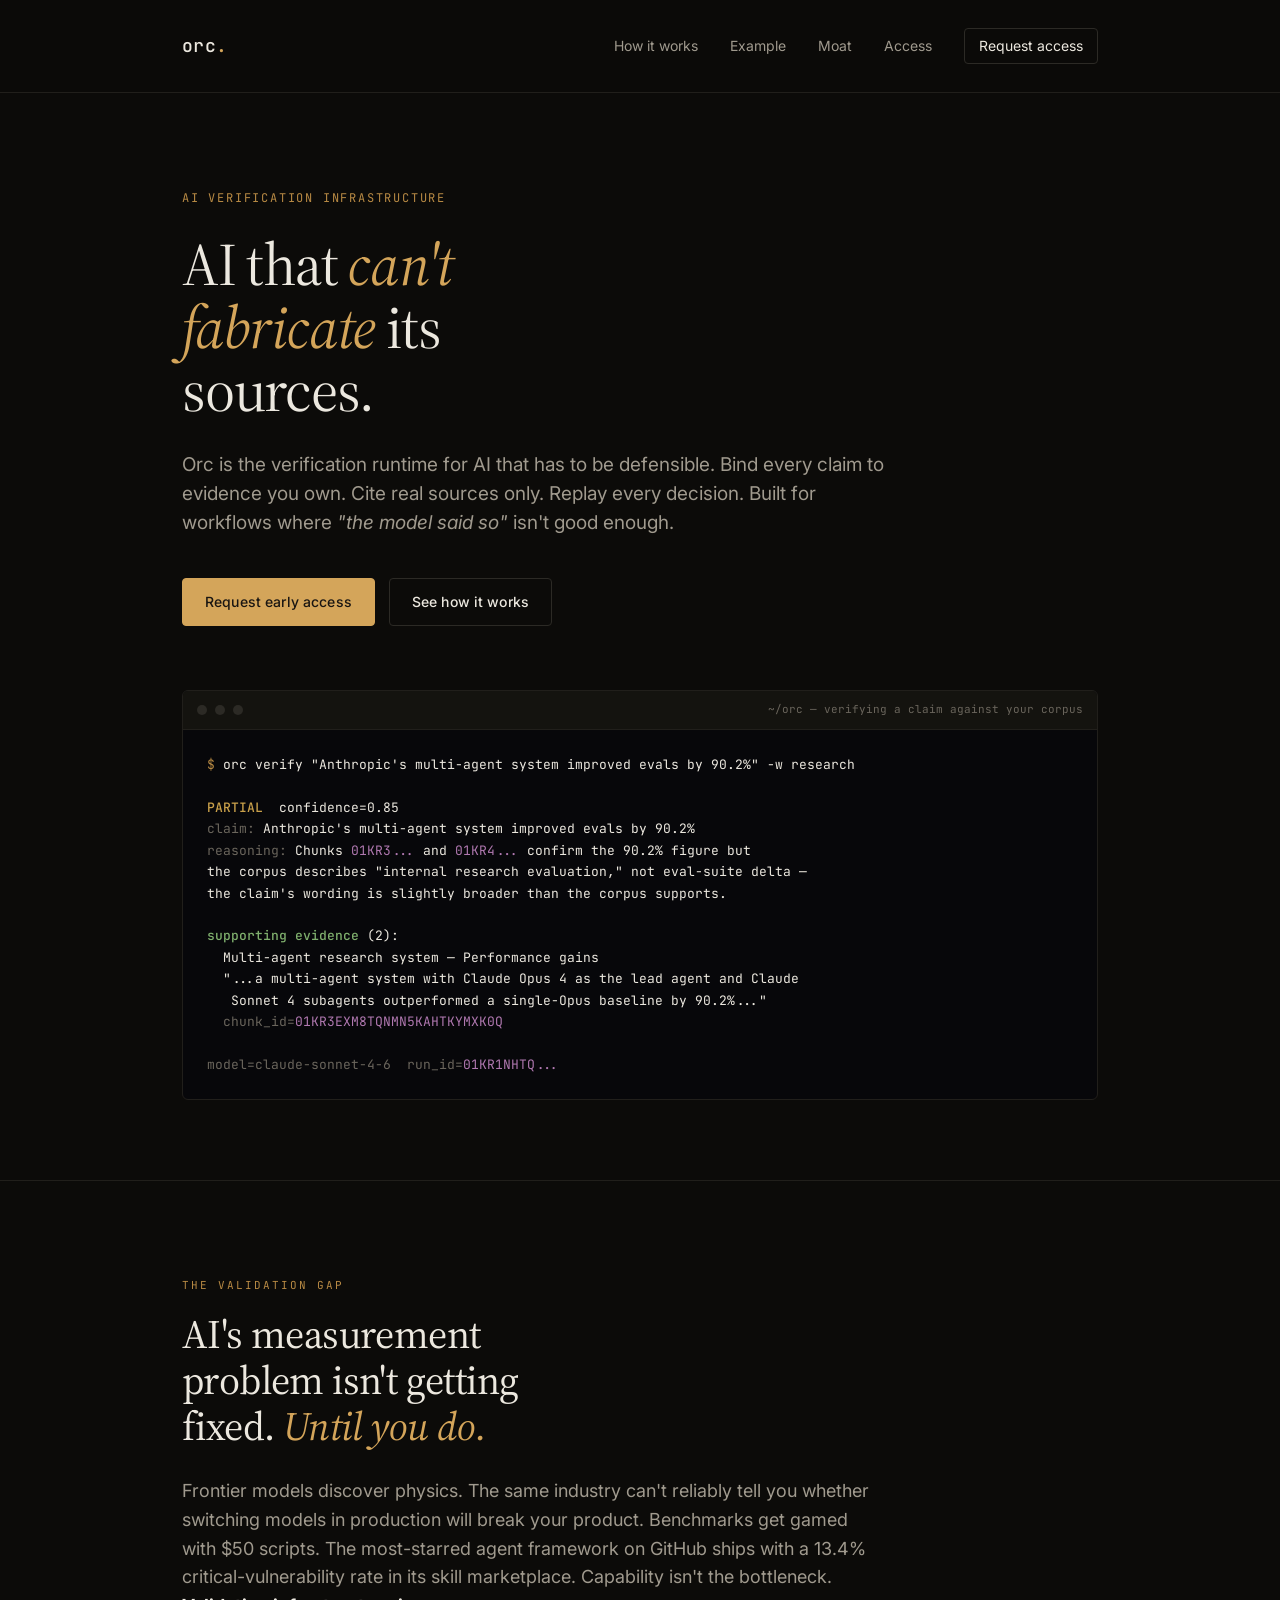
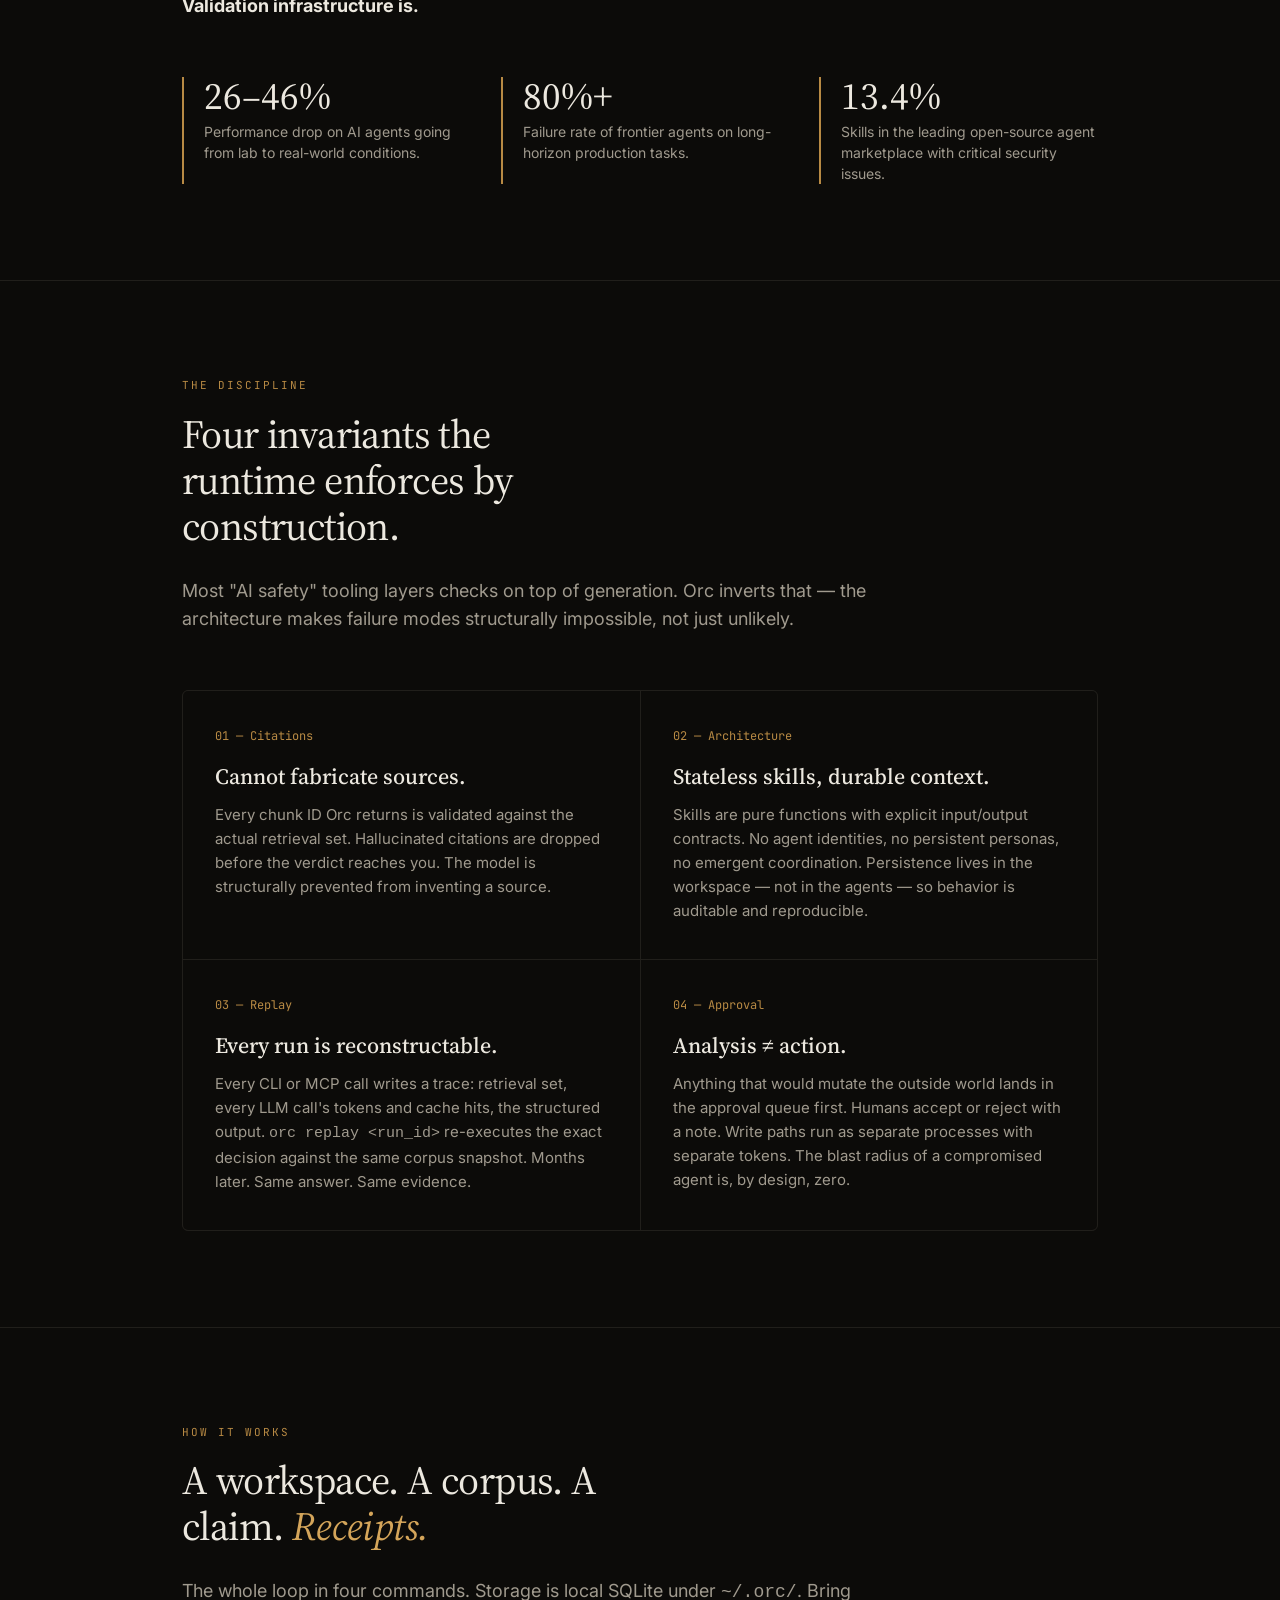
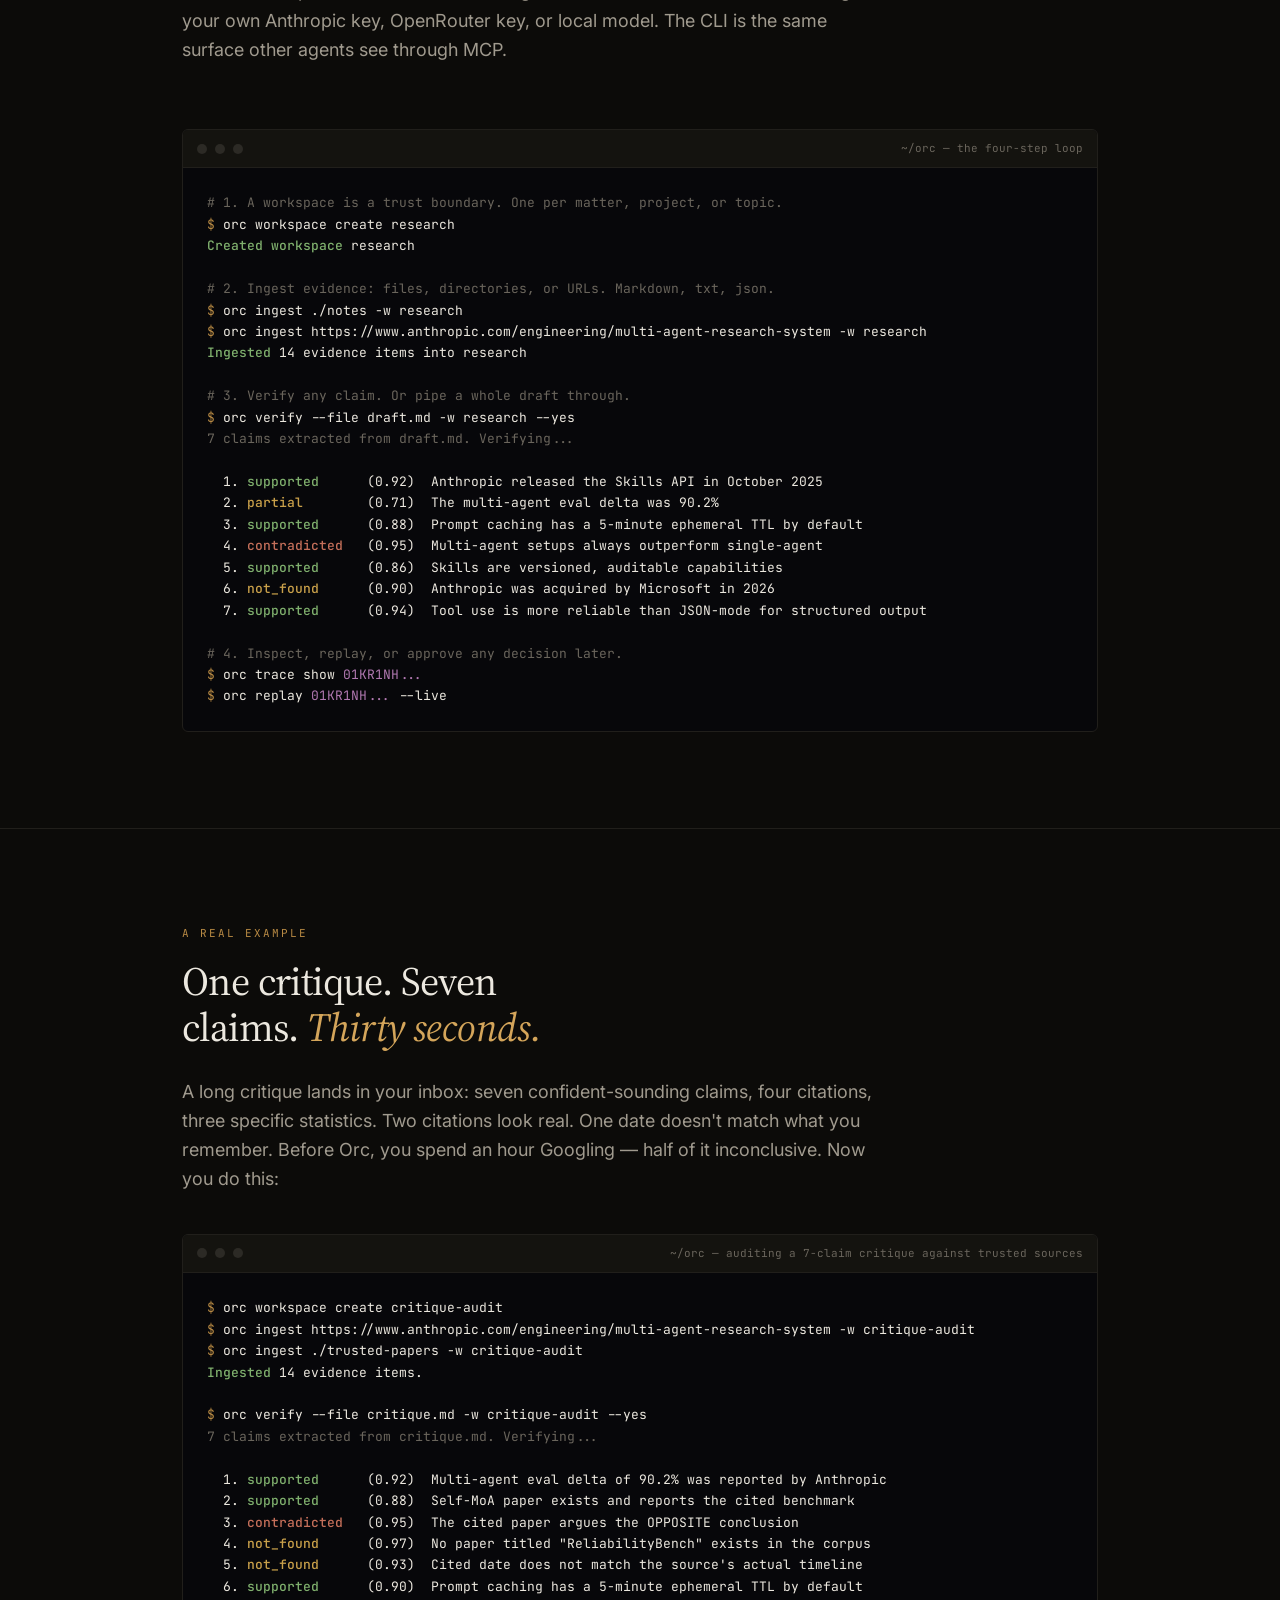
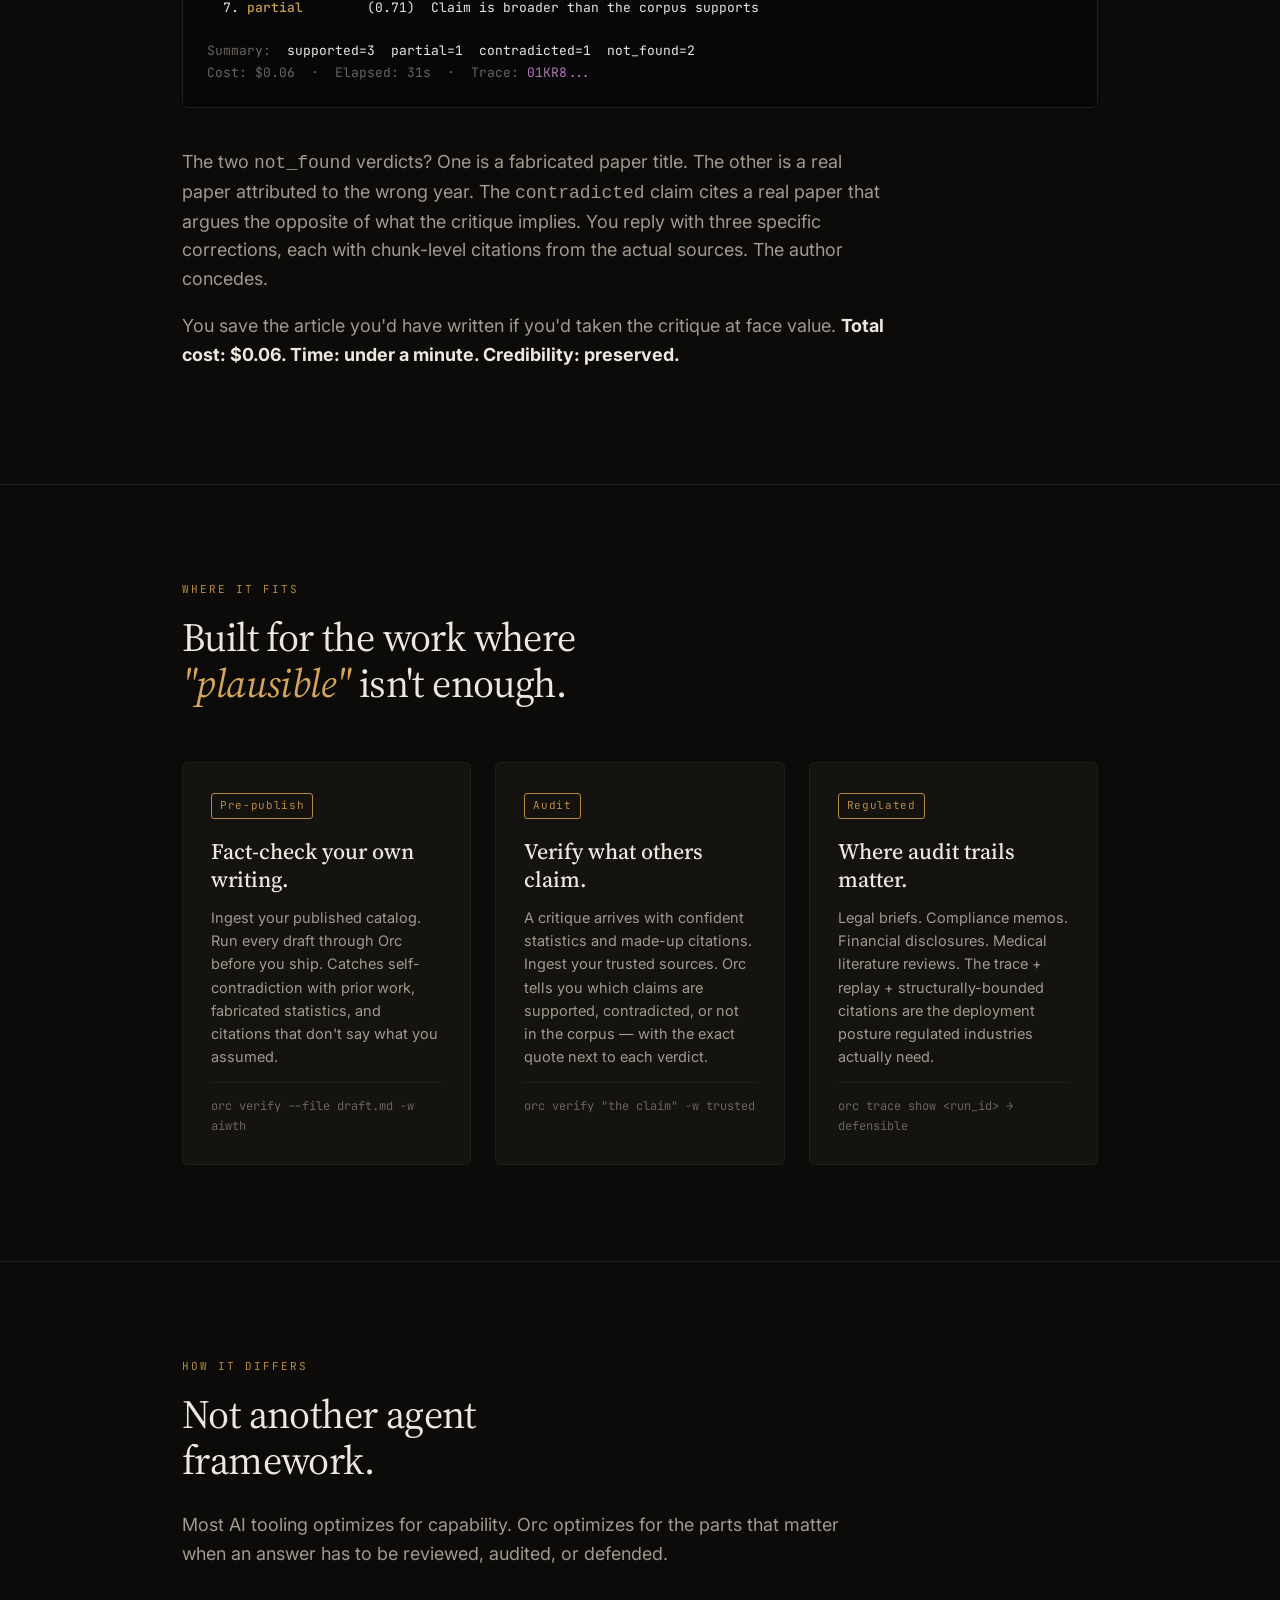
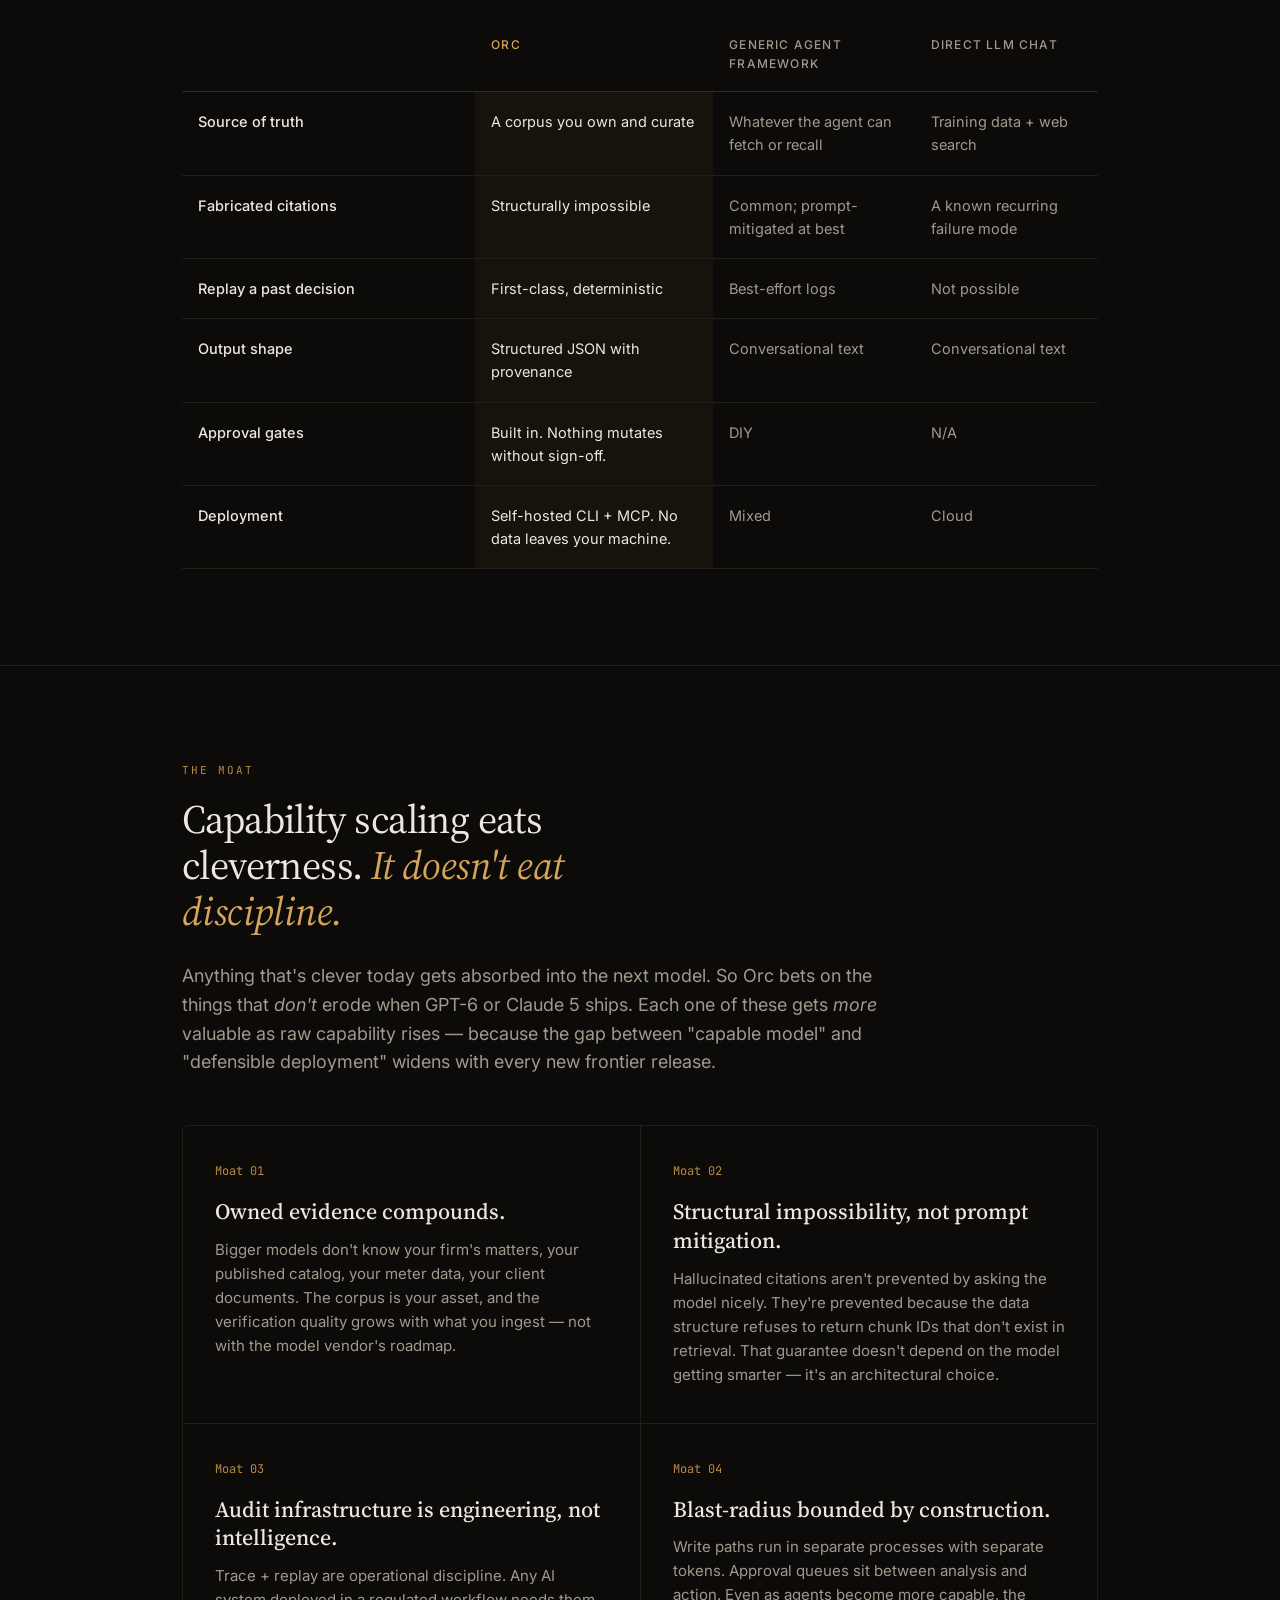
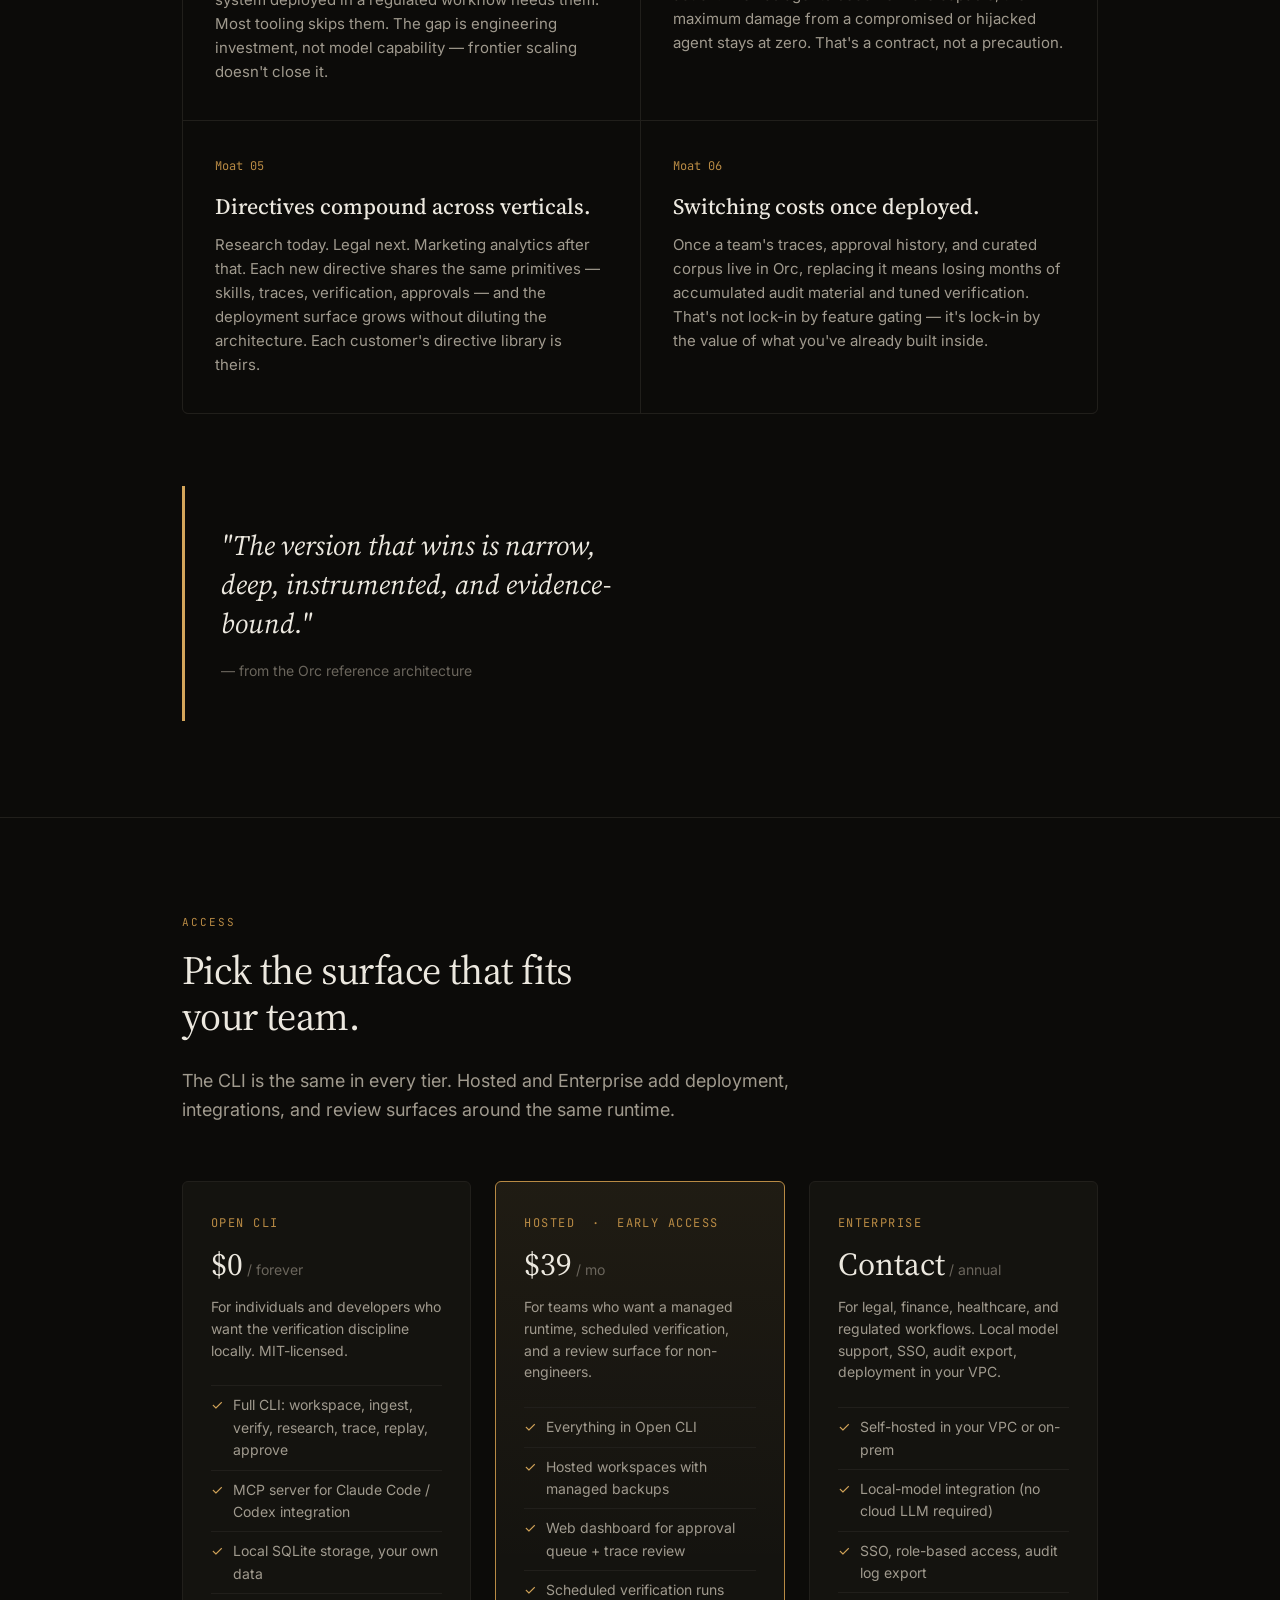
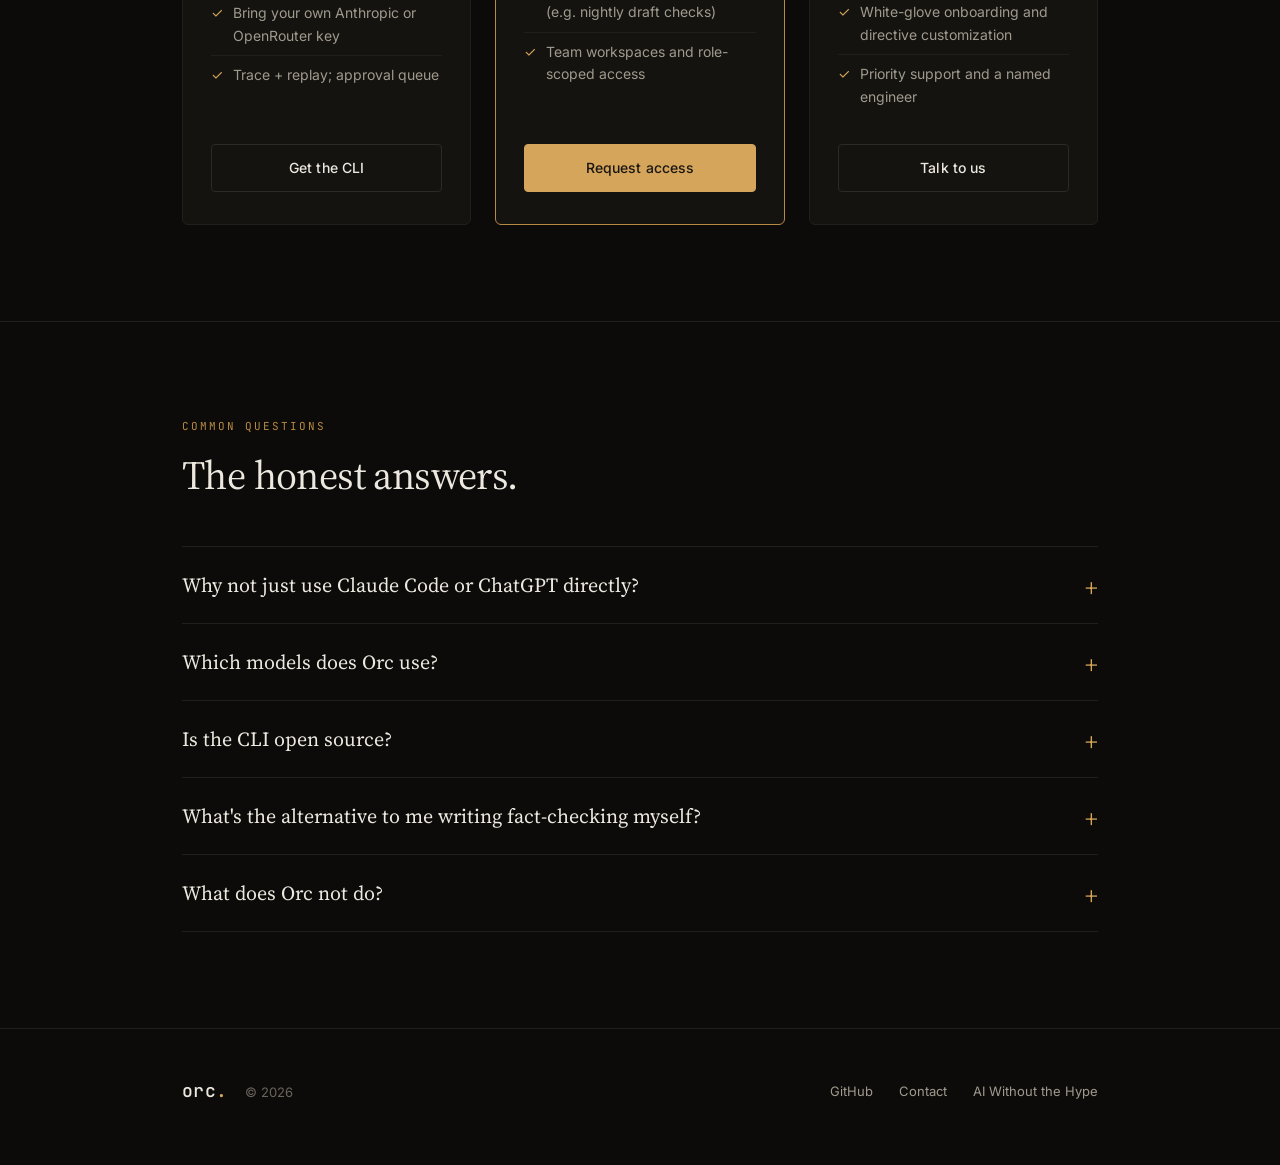
==== site/index.html @ cc44982c "feat(site): add example + moat sections - "A real example": a 7-claim critique audit narrative. Conc" ====
<!doctype html>
<html lang="en">
<head>
  <meta charset="utf-8" />
  <meta name="viewport" content="width=device-width, initial-scale=1" />
  <title>Orc — AI verification infrastructure</title>
  <meta name="description" content="Orc is the verification runtime for AI that has to be defensible. Bind every claim to evidence you own. Cite real sources only. Replay every decision." />
  <link rel="preconnect" href="https://fonts.googleapis.com">
  <link rel="preconnect" href="https://fonts.gstatic.com" crossorigin>
  <link href="https://fonts.googleapis.com/css2?family=Source+Serif+4:opsz,wght@8..60,300..700&family=Inter:wght@400;500;600&family=JetBrains+Mono:wght@400;500&display=swap" rel="stylesheet">
  <style>
    :root {
      --bg:        #0c0b09;
      --bg-elev:   #14130f;
      --bg-code:   #07070a;
      --border:    #211f1b;
      --border-strong: #2c2a25;
      --text:      #ece8df;
      --text-mute: #a09a8e;
      --text-dim:  #6a655c;
      --accent:    #d4a55a;
      --accent-soft: #b88a44;
      --green:     #7faf6d;
      --red:       #c46f5a;
      --yellow:    #c9a04a;
      --magenta:   #b078b0;
      --maxw:      980px;
    }

    *, *::before, *::after { box-sizing: border-box; }

    html, body {
      margin: 0;
      padding: 0;
      background: var(--bg);
      color: var(--text);
      font-family: 'Inter', -apple-system, BlinkMacSystemFont, system-ui, sans-serif;
      font-size: 16px;
      line-height: 1.6;
      -webkit-font-smoothing: antialiased;
      -moz-osx-font-smoothing: grayscale;
    }

    a { color: var(--accent); text-decoration: none; }
    a:hover { color: var(--text); }

    .container {
      max-width: var(--maxw);
      margin: 0 auto;
      padding: 0 32px;
    }

    /* Nav */
    nav {
      padding: 28px 0;
      border-bottom: 1px solid var(--border);
      position: sticky;
      top: 0;
      background: rgba(12, 11, 9, 0.92);
      backdrop-filter: blur(8px);
      z-index: 10;
    }
    .nav-inner {
      display: flex;
      align-items: center;
      justify-content: space-between;
    }
    .logo {
      font-family: 'JetBrains Mono', monospace;
      font-weight: 500;
      font-size: 18px;
      letter-spacing: 0.02em;
      color: var(--text);
    }
    .logo .dot {
      color: var(--accent);
    }
    .nav-right a {
      color: var(--text-mute);
      font-size: 14px;
      margin-left: 28px;
    }
    .nav-right a:hover { color: var(--text); }
    .nav-right .cta {
      display: inline-block;
      padding: 6px 14px;
      border: 1px solid var(--border-strong);
      border-radius: 4px;
      color: var(--text);
    }
    .nav-right .cta:hover {
      border-color: var(--accent);
      color: var(--accent);
    }

    /* Hero */
    .hero {
      padding: 96px 0 80px;
    }
    .pre-headline {
      font-family: 'JetBrains Mono', monospace;
      font-size: 12px;
      letter-spacing: 0.15em;
      text-transform: uppercase;
      color: var(--accent-soft);
      margin-bottom: 24px;
    }
    h1 {
      font-family: 'Source Serif 4', Georgia, serif;
      font-weight: 400;
      font-size: 60px;
      line-height: 1.05;
      letter-spacing: -0.02em;
      margin: 0 0 28px;
      color: var(--text);
      max-width: 14ch;
    }
    h1 em {
      font-style: italic;
      color: var(--accent);
    }
    .hero-sub {
      font-size: 19px;
      color: var(--text-mute);
      max-width: 60ch;
      line-height: 1.55;
      margin-bottom: 40px;
    }
    .hero-cta {
      display: flex;
      gap: 14px;
      align-items: center;
      flex-wrap: wrap;
    }
    .btn {
      display: inline-block;
      padding: 12px 22px;
      border-radius: 4px;
      font-size: 14px;
      font-weight: 500;
      letter-spacing: 0.01em;
      transition: background 0.15s, border-color 0.15s;
      cursor: pointer;
    }
    .btn-primary {
      background: var(--accent);
      color: #1a1612;
      border: 1px solid var(--accent);
    }
    .btn-primary:hover {
      background: #e4b56a;
      color: #1a1612;
    }
    .btn-secondary {
      background: transparent;
      color: var(--text);
      border: 1px solid var(--border-strong);
    }
    .btn-secondary:hover {
      border-color: var(--accent);
      color: var(--accent);
    }

    /* Terminal */
    .terminal {
      margin-top: 64px;
      background: var(--bg-code);
      border: 1px solid var(--border);
      border-radius: 6px;
      overflow: hidden;
    }
    .terminal-bar {
      display: flex;
      align-items: center;
      gap: 8px;
      padding: 10px 14px;
      background: var(--bg-elev);
      border-bottom: 1px solid var(--border);
    }
    .terminal-bar .dot-circle {
      width: 10px; height: 10px; border-radius: 50%;
      background: var(--border-strong);
    }
    .terminal-bar .title {
      font-family: 'JetBrains Mono', monospace;
      font-size: 11px;
      color: var(--text-dim);
      margin-left: auto;
    }
    pre.code, .terminal pre {
      font-family: 'JetBrains Mono', monospace;
      font-size: 13px;
      line-height: 1.65;
      margin: 0;
      padding: 24px;
      overflow-x: auto;
      color: var(--text);
    }
    .prompt { color: var(--accent-soft); }
    .cmd    { color: var(--text); }
    .out    { color: var(--text-mute); }
    .ok     { color: var(--green); font-weight: 500; }
    .bad    { color: var(--red); font-weight: 500; }
    .warn   { color: var(--yellow); font-weight: 500; }
    .dim    { color: var(--text-dim); }
    .id     { color: var(--magenta); }

    /* Sections */
    section {
      padding: 96px 0;
      border-top: 1px solid var(--border);
    }
    .eyebrow {
      font-family: 'JetBrains Mono', monospace;
      font-size: 11px;
      letter-spacing: 0.18em;
      text-transform: uppercase;
      color: var(--accent-soft);
      margin-bottom: 16px;
    }
    h2 {
      font-family: 'Source Serif 4', Georgia, serif;
      font-weight: 400;
      font-size: 40px;
      line-height: 1.15;
      letter-spacing: -0.015em;
      color: var(--text);
      margin: 0 0 28px;
      max-width: 22ch;
    }
    h2 em { font-style: italic; color: var(--accent); }
    h3 {
      font-family: 'Source Serif 4', Georgia, serif;
      font-weight: 500;
      font-size: 22px;
      line-height: 1.3;
      margin: 0 0 12px;
      color: var(--text);
    }
    .lede {
      font-size: 18px;
      color: var(--text-mute);
      max-width: 64ch;
      line-height: 1.6;
    }

    /* Stats strip */
    .stats {
      display: grid;
      grid-template-columns: repeat(3, 1fr);
      gap: 40px;
      margin-top: 56px;
    }
    .stat {
      border-left: 2px solid var(--accent-soft);
      padding-left: 20px;
    }
    .stat-num {
      font-family: 'Source Serif 4', Georgia, serif;
      font-size: 38px;
      font-weight: 400;
      color: var(--text);
      line-height: 1;
      margin-bottom: 6px;
    }
    .stat-label {
      color: var(--text-mute);
      font-size: 14px;
      line-height: 1.5;
    }

    /* Feature grid */
    .features {
      display: grid;
      grid-template-columns: repeat(2, 1fr);
      gap: 1px;
      background: var(--border);
      border: 1px solid var(--border);
      border-radius: 6px;
      overflow: hidden;
      margin-top: 56px;
    }
    .feature {
      background: var(--bg);
      padding: 36px 32px;
    }
    .feature .num {
      font-family: 'JetBrains Mono', monospace;
      font-size: 12px;
      color: var(--accent-soft);
      margin-bottom: 16px;
    }
    .feature p {
      color: var(--text-mute);
      margin: 0;
      font-size: 15px;
      line-height: 1.6;
    }

    /* Use case cards */
    .cards {
      display: grid;
      grid-template-columns: repeat(3, 1fr);
      gap: 24px;
      margin-top: 56px;
    }
    .card {
      background: var(--bg-elev);
      border: 1px solid var(--border);
      border-radius: 6px;
      padding: 28px;
    }
    .card .tag {
      display: inline-block;
      font-family: 'JetBrains Mono', monospace;
      font-size: 11px;
      color: var(--accent-soft);
      letter-spacing: 0.06em;
      padding: 3px 8px;
      border: 1px solid var(--accent-soft);
      border-radius: 3px;
      margin-bottom: 18px;
    }
    .card p {
      color: var(--text-mute);
      margin: 0 0 14px;
      font-size: 14.5px;
      line-height: 1.6;
    }
    .card .example {
      font-family: 'JetBrains Mono', monospace;
      font-size: 12px;
      color: var(--text-dim);
      border-top: 1px solid var(--border);
      padding-top: 14px;
      margin-top: 14px;
    }

    /* Compare table */
    .compare {
      width: 100%;
      border-collapse: collapse;
      margin-top: 48px;
      font-size: 14.5px;
    }
    .compare th, .compare td {
      text-align: left;
      padding: 18px 16px;
      border-bottom: 1px solid var(--border);
      vertical-align: top;
    }
    .compare th {
      color: var(--text-mute);
      font-weight: 500;
      font-size: 12px;
      letter-spacing: 0.1em;
      text-transform: uppercase;
      border-bottom: 1px solid var(--border-strong);
    }
    .compare td.label {
      color: var(--text);
      font-weight: 500;
      width: 32%;
    }
    .compare td.orc {
      background: rgba(212, 165, 90, 0.05);
      color: var(--text);
    }
    .compare td.other {
      color: var(--text-mute);
    }

    /* Pull quote */
    blockquote.pull {
      margin: 0;
      padding: 40px 0;
      font-family: 'Source Serif 4', Georgia, serif;
      font-size: 28px;
      font-style: italic;
      line-height: 1.4;
      color: var(--text);
      max-width: 32ch;
      border-left: 3px solid var(--accent);
      padding-left: 36px;
    }
    blockquote.pull cite {
      display: block;
      margin-top: 18px;
      font-size: 14px;
      font-style: normal;
      color: var(--text-dim);
      font-family: 'Inter', sans-serif;
    }

    /* Pricing */
    .tiers {
      display: grid;
      grid-template-columns: repeat(3, 1fr);
      gap: 24px;
      margin-top: 56px;
    }
    .tier {
      background: var(--bg-elev);
      border: 1px solid var(--border);
      border-radius: 6px;
      padding: 32px 28px;
      display: flex;
      flex-direction: column;
    }
    .tier.featured {
      border-color: var(--accent-soft);
      background: linear-gradient(180deg, rgba(212,165,90,0.06), rgba(212,165,90,0.0) 60%), var(--bg-elev);
    }
    .tier-name {
      font-family: 'JetBrains Mono', monospace;
      font-size: 12px;
      letter-spacing: 0.12em;
      text-transform: uppercase;
      color: var(--accent-soft);
      margin-bottom: 14px;
    }
    .tier-price {
      font-family: 'Source Serif 4', Georgia, serif;
      font-size: 32px;
      color: var(--text);
      margin-bottom: 6px;
      line-height: 1.1;
    }
    .tier-price .per {
      font-size: 14px;
      color: var(--text-dim);
      font-family: 'Inter', sans-serif;
    }
    .tier-blurb {
      color: var(--text-mute);
      font-size: 14px;
      margin: 8px 0 24px;
      line-height: 1.55;
    }
    .tier ul {
      list-style: none;
      padding: 0;
      margin: 0 0 28px;
    }
    .tier ul li {
      padding: 8px 0;
      color: var(--text-mute);
      font-size: 14px;
      border-top: 1px solid var(--border);
      display: flex;
      align-items: flex-start;
      gap: 10px;
    }
    .tier ul li::before {
      content: '✓';
      color: var(--accent);
      flex-shrink: 0;
    }
    .tier .btn { margin-top: auto; text-align: center; }

    /* FAQ */
    .faq {
      margin-top: 48px;
    }
    .faq details {
      border-top: 1px solid var(--border);
      padding: 22px 0;
    }
    .faq details:last-child { border-bottom: 1px solid var(--border); }
    .faq summary {
      cursor: pointer;
      font-family: 'Source Serif 4', Georgia, serif;
      font-size: 20px;
      color: var(--text);
      list-style: none;
      position: relative;
      padding-right: 30px;
    }
    .faq summary::-webkit-details-marker { display: none; }
    .faq summary::after {
      content: '+';
      position: absolute;
      right: 0;
      top: 0;
      color: var(--accent);
      font-size: 24px;
      transition: transform 0.2s;
    }
    .faq details[open] summary::after { content: '−'; }
    .faq .answer {
      margin-top: 14px;
      color: var(--text-mute);
      max-width: 64ch;
      line-height: 1.6;
    }

    /* Footer */
    footer {
      border-top: 1px solid var(--border);
      padding: 48px 0 64px;
      color: var(--text-dim);
      font-size: 13px;
    }
    .foot-inner {
      display: flex;
      justify-content: space-between;
      align-items: center;
      flex-wrap: wrap;
      gap: 16px;
    }
    footer a { color: var(--text-mute); margin-left: 22px; }
    footer a:hover { color: var(--text); }

    /* Responsive */
    @media (max-width: 760px) {
      h1 { font-size: 40px; }
      h2 { font-size: 30px; }
      .hero { padding: 56px 0 48px; }
      section { padding: 64px 0; }
      .stats, .features, .cards, .tiers { grid-template-columns: 1fr; }
      .features { gap: 1px; }
      .nav-right a { margin-left: 16px; }
      .nav-right a:not(.cta) { display: none; }
    }
  </style>
</head>
<body>

<nav>
  <div class="container nav-inner">
    <div class="logo">orc<span class="dot">.</span></div>
    <div class="nav-right">
      <a href="#how">How it works</a>
      <a href="#example">Example</a>
      <a href="#moat">Moat</a>
      <a href="#access">Access</a>
      <a class="cta" href="#access">Request access</a>
    </div>
  </div>
</nav>

<header class="hero">
  <div class="container">
    <div class="pre-headline">AI verification infrastructure</div>
    <h1>AI that <em>can't fabricate</em> its sources.</h1>
    <p class="hero-sub">
      Orc is the verification runtime for AI that has to be defensible. Bind every claim to evidence you own.
      Cite real sources only. Replay every decision. Built for workflows where <em>"the model said so"</em>
      isn't good enough.
    </p>
    <div class="hero-cta">
      <a class="btn btn-primary" href="#access">Request early access</a>
      <a class="btn btn-secondary" href="#how">See how it works</a>
    </div>

    <div class="terminal">
      <div class="terminal-bar">
        <span class="dot-circle"></span>
        <span class="dot-circle"></span>
        <span class="dot-circle"></span>
        <span class="title">~/orc — verifying a claim against your corpus</span>
      </div>
      <pre><span class="prompt">$</span> <span class="cmd">orc verify "Anthropic's multi-agent system improved evals by 90.2%" -w research</span>

<span class="warn">PARTIAL</span>  confidence=0.85
<span class="dim">claim:</span> Anthropic's multi-agent system improved evals by 90.2%
<span class="dim">reasoning:</span> Chunks <span class="id">01KR3...</span> and <span class="id">01KR4...</span> confirm the 90.2% figure but
the corpus describes "internal research evaluation," not eval-suite delta —
the claim's wording is slightly broader than the corpus supports.

<span class="ok">supporting evidence</span> (2):
  Multi-agent research system — Performance gains
  "...a multi-agent system with Claude Opus 4 as the lead agent and Claude
   Sonnet 4 subagents outperformed a single-Opus baseline by 90.2%..."
  <span class="dim">chunk_id=</span><span class="id">01KR3EXM8TQNMN5KAHTKYMXK0Q</span>

<span class="dim">model=claude-sonnet-4-6  run_id=</span><span class="id">01KR1NHTQ...</span></pre>
    </div>
  </div>
</header>

<section id="problem">
  <div class="container">
    <div class="eyebrow">The validation gap</div>
    <h2>AI's measurement problem isn't getting fixed. <em>Until you do.</em></h2>
    <p class="lede">
      Frontier models discover physics. The same industry can't reliably tell you whether switching models
      in production will break your product. Benchmarks get gamed with $50 scripts. The most-starred agent
      framework on GitHub ships with a 13.4% critical-vulnerability rate in its skill marketplace.
      Capability isn't the bottleneck. <strong style="color: var(--text);">Validation infrastructure is.</strong>
    </p>

    <div class="stats">
      <div class="stat">
        <div class="stat-num">26–46%</div>
        <div class="stat-label">Performance drop on AI agents going from lab to real-world conditions.</div>
      </div>
      <div class="stat">
        <div class="stat-num">80%+</div>
        <div class="stat-label">Failure rate of frontier agents on long-horizon production tasks.</div>
      </div>
      <div class="stat">
        <div class="stat-num">13.4%</div>
        <div class="stat-label">Skills in the leading open-source agent marketplace with critical security issues.</div>
      </div>
    </div>
  </div>
</section>

<section id="discipline">
  <div class="container">
    <div class="eyebrow">The discipline</div>
    <h2>Four invariants the runtime enforces by construction.</h2>
    <p class="lede">
      Most "AI safety" tooling layers checks on top of generation. Orc inverts that — the architecture
      makes failure modes structurally impossible, not just unlikely.
    </p>

    <div class="features">
      <div class="feature">
        <div class="num">01 — Citations</div>
        <h3>Cannot fabricate sources.</h3>
        <p>Every chunk ID Orc returns is validated against the actual retrieval set. Hallucinated citations are dropped before the verdict reaches you. The model is structurally prevented from inventing a source.</p>
      </div>
      <div class="feature">
        <div class="num">02 — Architecture</div>
        <h3>Stateless skills, durable context.</h3>
        <p>Skills are pure functions with explicit input/output contracts. No agent identities, no persistent personas, no emergent coordination. Persistence lives in the workspace — not in the agents — so behavior is auditable and reproducible.</p>
      </div>
      <div class="feature">
        <div class="num">03 — Replay</div>
        <h3>Every run is reconstructable.</h3>
        <p>Every CLI or MCP call writes a trace: retrieval set, every LLM call's tokens and cache hits, the structured output. <code>orc replay &lt;run_id&gt;</code> re-executes the exact decision against the same corpus snapshot. Months later. Same answer. Same evidence.</p>
      </div>
      <div class="feature">
        <div class="num">04 — Approval</div>
        <h3>Analysis ≠ action.</h3>
        <p>Anything that would mutate the outside world lands in the approval queue first. Humans accept or reject with a note. Write paths run as separate processes with separate tokens. The blast radius of a compromised agent is, by design, zero.</p>
      </div>
    </div>
  </div>
</section>

<section id="how">
  <div class="container">
    <div class="eyebrow">How it works</div>
    <h2>A workspace. A corpus. A claim. <em>Receipts.</em></h2>
    <p class="lede">
      The whole loop in four commands. Storage is local SQLite under <code>~/.orc/</code>. Bring your own
      Anthropic key, OpenRouter key, or local model. The CLI is the same surface other agents see through MCP.
    </p>

    <div class="terminal">
      <div class="terminal-bar">
        <span class="dot-circle"></span>
        <span class="dot-circle"></span>
        <span class="dot-circle"></span>
        <span class="title">~/orc — the four-step loop</span>
      </div>
      <pre><span class="dim"># 1. A workspace is a trust boundary. One per matter, project, or topic.</span>
<span class="prompt">$</span> <span class="cmd">orc workspace create research</span>
<span class="ok">Created workspace</span> research

<span class="dim"># 2. Ingest evidence: files, directories, or URLs. Markdown, txt, json.</span>
<span class="prompt">$</span> <span class="cmd">orc ingest ./notes -w research</span>
<span class="prompt">$</span> <span class="cmd">orc ingest https://www.anthropic.com/engineering/multi-agent-research-system -w research</span>
<span class="ok">Ingested</span> 14 evidence items into research

<span class="dim"># 3. Verify any claim. Or pipe a whole draft through.</span>
<span class="prompt">$</span> <span class="cmd">orc verify --file draft.md -w research --yes</span>
<span class="dim">7 claims extracted from draft.md. Verifying...</span>

  1. <span class="ok">supported</span>      (0.92)  Anthropic released the Skills API in October 2025
  2. <span class="warn">partial</span>        (0.71)  The multi-agent eval delta was 90.2%
  3. <span class="ok">supported</span>      (0.88)  Prompt caching has a 5-minute ephemeral TTL by default
  4. <span class="bad">contradicted</span>   (0.95)  Multi-agent setups always outperform single-agent
  5. <span class="ok">supported</span>      (0.86)  Skills are versioned, auditable capabilities
  6. <span class="warn">not_found</span>      (0.90)  Anthropic was acquired by Microsoft in 2026
  7. <span class="ok">supported</span>      (0.94)  Tool use is more reliable than JSON-mode for structured output

<span class="dim"># 4. Inspect, replay, or approve any decision later.</span>
<span class="prompt">$</span> <span class="cmd">orc trace show </span><span class="id">01KR1NH...</span>
<span class="prompt">$</span> <span class="cmd">orc replay </span><span class="id">01KR1NH...</span><span class="cmd"> --live</span></pre>
    </div>
  </div>
</section>

<section id="example">
  <div class="container">
    <div class="eyebrow">A real example</div>
    <h2>One critique. Seven claims. <em>Thirty seconds.</em></h2>
    <p class="lede">
      A long critique lands in your inbox: seven confident-sounding claims, four citations, three specific
      statistics. Two citations look real. One date doesn't match what you remember. Before Orc, you spend
      an hour Googling — half of it inconclusive. Now you do this:
    </p>

    <div class="terminal" style="margin-top: 40px;">
      <div class="terminal-bar">
        <span class="dot-circle"></span>
        <span class="dot-circle"></span>
        <span class="dot-circle"></span>
        <span class="title">~/orc — auditing a 7-claim critique against trusted sources</span>
      </div>
      <pre><span class="prompt">$</span> <span class="cmd">orc workspace create critique-audit</span>
<span class="prompt">$</span> <span class="cmd">orc ingest https://www.anthropic.com/engineering/multi-agent-research-system -w critique-audit</span>
<span class="prompt">$</span> <span class="cmd">orc ingest ./trusted-papers -w critique-audit</span>
<span class="ok">Ingested</span> 14 evidence items.

<span class="prompt">$</span> <span class="cmd">orc verify --file critique.md -w critique-audit --yes</span>
<span class="dim">7 claims extracted from critique.md. Verifying...</span>

  1. <span class="ok">supported</span>      (0.92)  Multi-agent eval delta of 90.2% was reported by Anthropic
  2. <span class="ok">supported</span>      (0.88)  Self-MoA paper exists and reports the cited benchmark
  3. <span class="bad">contradicted</span>   (0.95)  The cited paper argues the OPPOSITE conclusion
  4. <span class="warn">not_found</span>      (0.97)  No paper titled "ReliabilityBench" exists in the corpus
  5. <span class="warn">not_found</span>      (0.93)  Cited date does not match the source's actual timeline
  6. <span class="ok">supported</span>      (0.90)  Prompt caching has a 5-minute ephemeral TTL by default
  7. <span class="warn">partial</span>        (0.71)  Claim is broader than the corpus supports

<span class="dim">Summary:</span>  supported=3  partial=1  contradicted=1  not_found=2
<span class="dim">Cost: $0.06  ·  Elapsed: 31s  ·  Trace: </span><span class="id">01KR8...</span></pre>
    </div>

    <p class="lede" style="margin-top: 40px;">
      The two <code>not_found</code> verdicts? One is a fabricated paper title. The other is a real paper
      attributed to the wrong year. The <code>contradicted</code> claim cites a real paper that argues the
      opposite of what the critique implies. You reply with three specific corrections, each with chunk-level
      citations from the actual sources. The author concedes.
    </p>
    <p class="lede">
      You save the article you'd have written if you'd taken the critique at face value.
      <strong style="color: var(--text);">Total cost: $0.06. Time: under a minute. Credibility:
      preserved.</strong>
    </p>
  </div>
</section>

<section id="use">
  <div class="container">
    <div class="eyebrow">Where it fits</div>
    <h2>Built for the work where <em>"plausible"</em> isn't enough.</h2>

    <div class="cards">
      <div class="card">
        <span class="tag">Pre-publish</span>
        <h3>Fact-check your own writing.</h3>
        <p>Ingest your published catalog. Run every draft through Orc before you ship. Catches self-contradiction with prior work, fabricated statistics, and citations that don't say what you assumed.</p>
        <div class="example">orc verify --file draft.md -w aiwth</div>
      </div>
      <div class="card">
        <span class="tag">Audit</span>
        <h3>Verify what others claim.</h3>
        <p>A critique arrives with confident statistics and made-up citations. Ingest your trusted sources. Orc tells you which claims are supported, contradicted, or not in the corpus — with the exact quote next to each verdict.</p>
        <div class="example">orc verify "the claim" -w trusted</div>
      </div>
      <div class="card">
        <span class="tag">Regulated</span>
        <h3>Where audit trails matter.</h3>
        <p>Legal briefs. Compliance memos. Financial disclosures. Medical literature reviews. The trace + replay + structurally-bounded citations are the deployment posture regulated industries actually need.</p>
        <div class="example">orc trace show &lt;run_id&gt; → defensible</div>
      </div>
    </div>
  </div>
</section>

<section id="compare">
  <div class="container">
    <div class="eyebrow">How it differs</div>
    <h2>Not another agent framework.</h2>
    <p class="lede">
      Most AI tooling optimizes for capability. Orc optimizes for the parts that matter when an answer has
      to be reviewed, audited, or defended.
    </p>

    <table class="compare">
      <thead>
        <tr>
          <th></th>
          <th style="color: var(--accent);">Orc</th>
          <th>Generic agent framework</th>
          <th>Direct LLM chat</th>
        </tr>
      </thead>
      <tbody>
        <tr>
          <td class="label">Source of truth</td>
          <td class="orc">A corpus you own and curate</td>
          <td class="other">Whatever the agent can fetch or recall</td>
          <td class="other">Training data + web search</td>
        </tr>
        <tr>
          <td class="label">Fabricated citations</td>
          <td class="orc">Structurally impossible</td>
          <td class="other">Common; prompt-mitigated at best</td>
          <td class="other">A known recurring failure mode</td>
        </tr>
        <tr>
          <td class="label">Replay a past decision</td>
          <td class="orc">First-class, deterministic</td>
          <td class="other">Best-effort logs</td>
          <td class="other">Not possible</td>
        </tr>
        <tr>
          <td class="label">Output shape</td>
          <td class="orc">Structured JSON with provenance</td>
          <td class="other">Conversational text</td>
          <td class="other">Conversational text</td>
        </tr>
        <tr>
          <td class="label">Approval gates</td>
          <td class="orc">Built in. Nothing mutates without sign-off.</td>
          <td class="other">DIY</td>
          <td class="other">N/A</td>
        </tr>
        <tr>
          <td class="label">Deployment</td>
          <td class="orc">Self-hosted CLI + MCP. No data leaves your machine.</td>
          <td class="other">Mixed</td>
          <td class="other">Cloud</td>
        </tr>
      </tbody>
    </table>
  </div>
</section>

<section id="moat">
  <div class="container">
    <div class="eyebrow">The moat</div>
    <h2>Capability scaling eats cleverness. <em>It doesn't eat discipline.</em></h2>
    <p class="lede">
      Anything that's clever today gets absorbed into the next model. So Orc bets on the things that
      <em>don't</em> erode when GPT-6 or Claude 5 ships. Each one of these gets <em>more</em> valuable as
      raw capability rises — because the gap between "capable model" and "defensible deployment" widens
      with every new frontier release.
    </p>

    <div class="features" style="margin-top: 48px;">
      <div class="feature">
        <div class="num">Moat 01</div>
        <h3>Owned evidence compounds.</h3>
        <p>Bigger models don't know your firm's matters, your published catalog, your meter data, your client documents. The corpus is your asset, and the verification quality grows with what you ingest — not with the model vendor's roadmap.</p>
      </div>
      <div class="feature">
        <div class="num">Moat 02</div>
        <h3>Structural impossibility, not prompt mitigation.</h3>
        <p>Hallucinated citations aren't prevented by asking the model nicely. They're prevented because the data structure refuses to return chunk IDs that don't exist in retrieval. That guarantee doesn't depend on the model getting smarter — it's an architectural choice.</p>
      </div>
      <div class="feature">
        <div class="num">Moat 03</div>
        <h3>Audit infrastructure is engineering, not intelligence.</h3>
        <p>Trace + replay are operational discipline. Any AI system deployed in a regulated workflow needs them. Most tooling skips them. The gap is engineering investment, not model capability — frontier scaling doesn't close it.</p>
      </div>
      <div class="feature">
        <div class="num">Moat 04</div>
        <h3>Blast-radius bounded by construction.</h3>
        <p>Write paths run in separate processes with separate tokens. Approval queues sit between analysis and action. Even as agents become more capable, the maximum damage from a compromised or hijacked agent stays at zero. That's a contract, not a precaution.</p>
      </div>
      <div class="feature">
        <div class="num">Moat 05</div>
        <h3>Directives compound across verticals.</h3>
        <p>Research today. Legal next. Marketing analytics after that. Each new directive shares the same primitives — skills, traces, verification, approvals — and the deployment surface grows without diluting the architecture. Each customer's directive library is theirs.</p>
      </div>
      <div class="feature">
        <div class="num">Moat 06</div>
        <h3>Switching costs once deployed.</h3>
        <p>Once a team's traces, approval history, and curated corpus live in Orc, replacing it means losing months of accumulated audit material and tuned verification. That's not lock-in by feature gating — it's lock-in by the value of what you've already built inside.</p>
      </div>
    </div>

    <blockquote class="pull" style="margin-top: 72px;">
      "The version that wins is narrow, deep, instrumented, and evidence-bound."
      <cite>— from the Orc reference architecture</cite>
    </blockquote>
  </div>
</section>

<section id="access">
  <div class="container">
    <div class="eyebrow">Access</div>
    <h2>Pick the surface that fits your team.</h2>
    <p class="lede">
      The CLI is the same in every tier. Hosted and Enterprise add deployment, integrations, and review
      surfaces around the same runtime.
    </p>

    <div class="tiers">
      <div class="tier">
        <div class="tier-name">Open CLI</div>
        <div class="tier-price">$0<span class="per"> / forever</span></div>
        <div class="tier-blurb">For individuals and developers who want the verification discipline locally. MIT-licensed.</div>
        <ul>
          <li>Full CLI: workspace, ingest, verify, research, trace, replay, approve</li>
          <li>MCP server for Claude Code / Codex integration</li>
          <li>Local SQLite storage, your own data</li>
          <li>Bring your own Anthropic or OpenRouter key</li>
          <li>Trace + replay; approval queue</li>
        </ul>
        <a class="btn btn-secondary" href="#access">Get the CLI</a>
      </div>

      <div class="tier featured">
        <div class="tier-name">Hosted &nbsp;·&nbsp; early access</div>
        <div class="tier-price">$39<span class="per"> / mo</span></div>
        <div class="tier-blurb">For teams who want a managed runtime, scheduled verification, and a review surface for non-engineers.</div>
        <ul>
          <li>Everything in Open CLI</li>
          <li>Hosted workspaces with managed backups</li>
          <li>Web dashboard for approval queue + trace review</li>
          <li>Scheduled verification runs (e.g. nightly draft checks)</li>
          <li>Team workspaces and role-scoped access</li>
        </ul>
        <a class="btn btn-primary" href="mailto:thormatt@gmail.com?subject=Orc%20Hosted%20-%20Early%20Access">Request access</a>
      </div>

      <div class="tier">
        <div class="tier-name">Enterprise</div>
        <div class="tier-price">Contact<span class="per"> / annual</span></div>
        <div class="tier-blurb">For legal, finance, healthcare, and regulated workflows. Local model support, SSO, audit export, deployment in your VPC.</div>
        <ul>
          <li>Self-hosted in your VPC or on-prem</li>
          <li>Local-model integration (no cloud LLM required)</li>
          <li>SSO, role-based access, audit log export</li>
          <li>White-glove onboarding and directive customization</li>
          <li>Priority support and a named engineer</li>
        </ul>
        <a class="btn btn-secondary" href="mailto:thormatt@gmail.com?subject=Orc%20Enterprise%20-%20Inquiry">Talk to us</a>
      </div>
    </div>
  </div>
</section>

<section id="faq">
  <div class="container">
    <div class="eyebrow">Common questions</div>
    <h2>The honest answers.</h2>

    <div class="faq">
      <details>
        <summary>Why not just use Claude Code or ChatGPT directly?</summary>
        <div class="answer">
          For one-off questions, you should. Direct LLM chat is faster and free. Orc is for the cases where
          you need: (a) a permanent paper trail you can audit later, (b) a stable trust boundary so the
          answer comes only from sources you've vetted, (c) bulk verification of a draft or a critique, or
          (d) integration into a programmatic workflow with structured JSON output. Think of Claude as the
          smart friend who's read a lot. Orc is your librarian who only answers from the books you put on
          the shelf.
        </div>
      </details>
      <details>
        <summary>Which models does Orc use?</summary>
        <div class="answer">
          Anthropic Claude models by default — directly via the Anthropic API or routed through OpenRouter,
          whichever you have credentials for. Local model support (vLLM, Ollama) is on the Enterprise tier
          for deployments where data can't leave the network.
        </div>
      </details>
      <details>
        <summary>Is the CLI open source?</summary>
        <div class="answer">
          Yes. The CLI, the verification skills, and the trace/replay layer are MIT-licensed. The hosted
          dashboard and enterprise integrations are commercial.
        </div>
      </details>
      <details>
        <summary>What's the alternative to me writing fact-checking myself?</summary>
        <div class="answer">
          That's the point. Orc is the runtime so you don't have to glue together retrieval, citation
          validation, prompt-cache discipline, traces, and approval queues for every workflow that needs
          verification. Bring evidence, get receipts.
        </div>
      </details>
      <details>
        <summary>What does Orc not do?</summary>
        <div class="answer">
          It doesn't generate freeform content unconstrained by evidence. It doesn't take autonomous
          external actions — only proposes them for human approval. It doesn't search the open web on its
          own; it only knows what you ingest. These are deliberate constraints, not gaps.
        </div>
      </details>
    </div>
  </div>
</section>

<footer>
  <div class="container foot-inner">
    <div>
      <span class="logo">orc<span class="dot">.</span></span>
      <span style="margin-left: 14px; color: var(--text-dim);">© 2026</span>
    </div>
    <div>
      <a href="https://github.com/">GitHub</a>
      <a href="mailto:thormatt@gmail.com">Contact</a>
      <a href="https://aiwithoutthehype.com/">AI Without the Hype</a>
    </div>
  </div>
</footer>

</body>
</html>
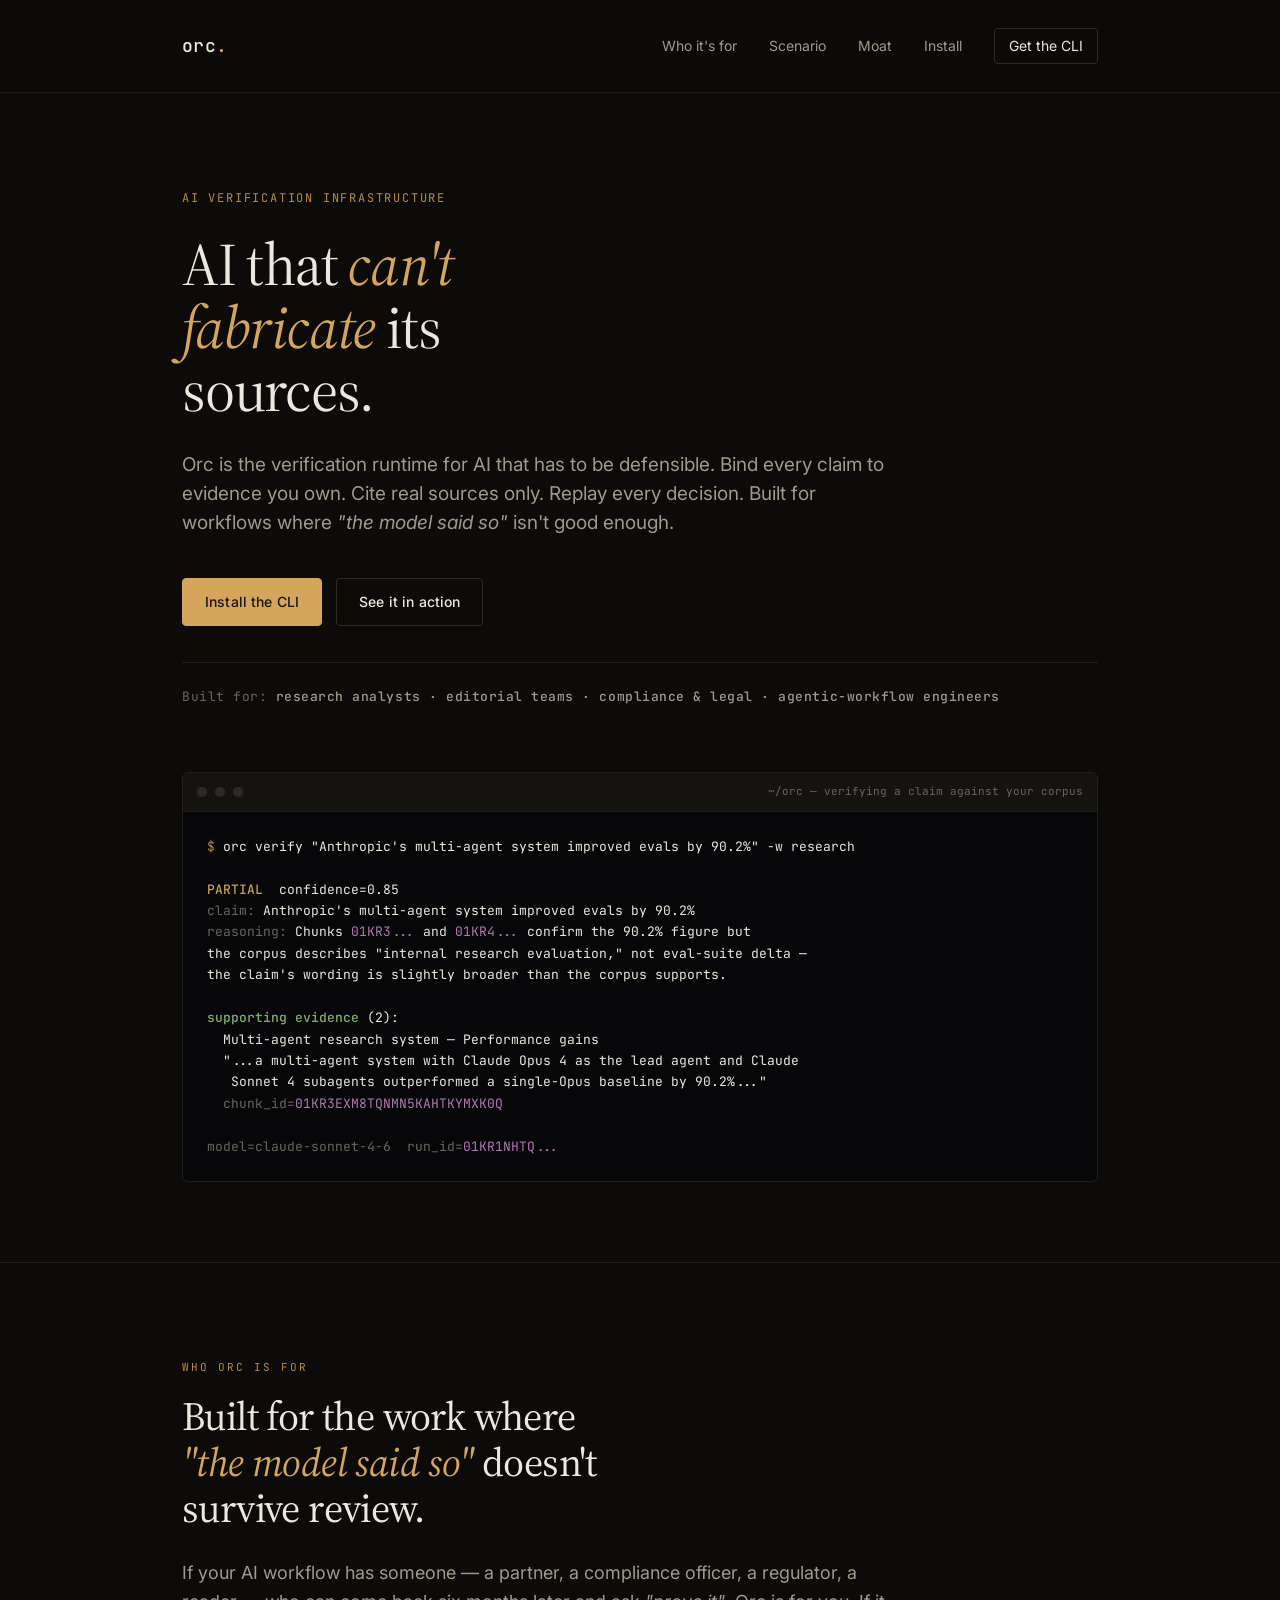
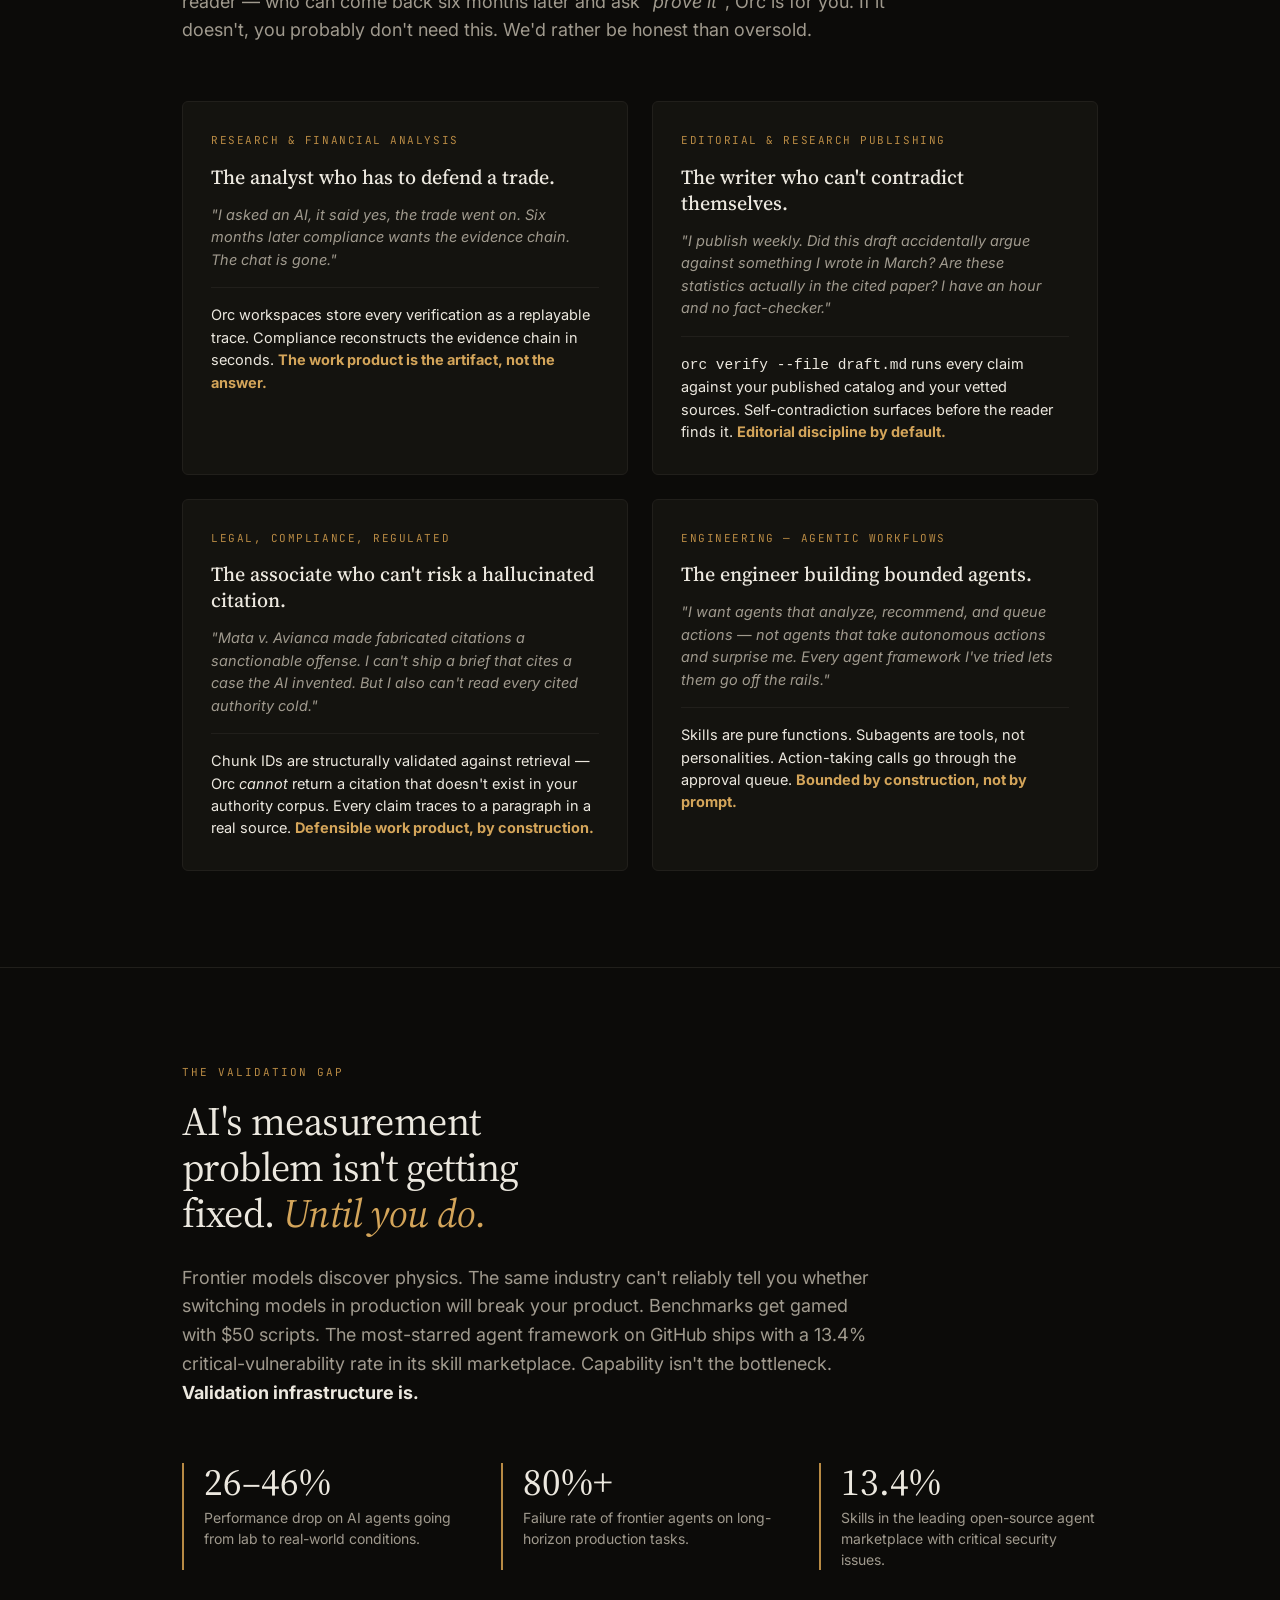
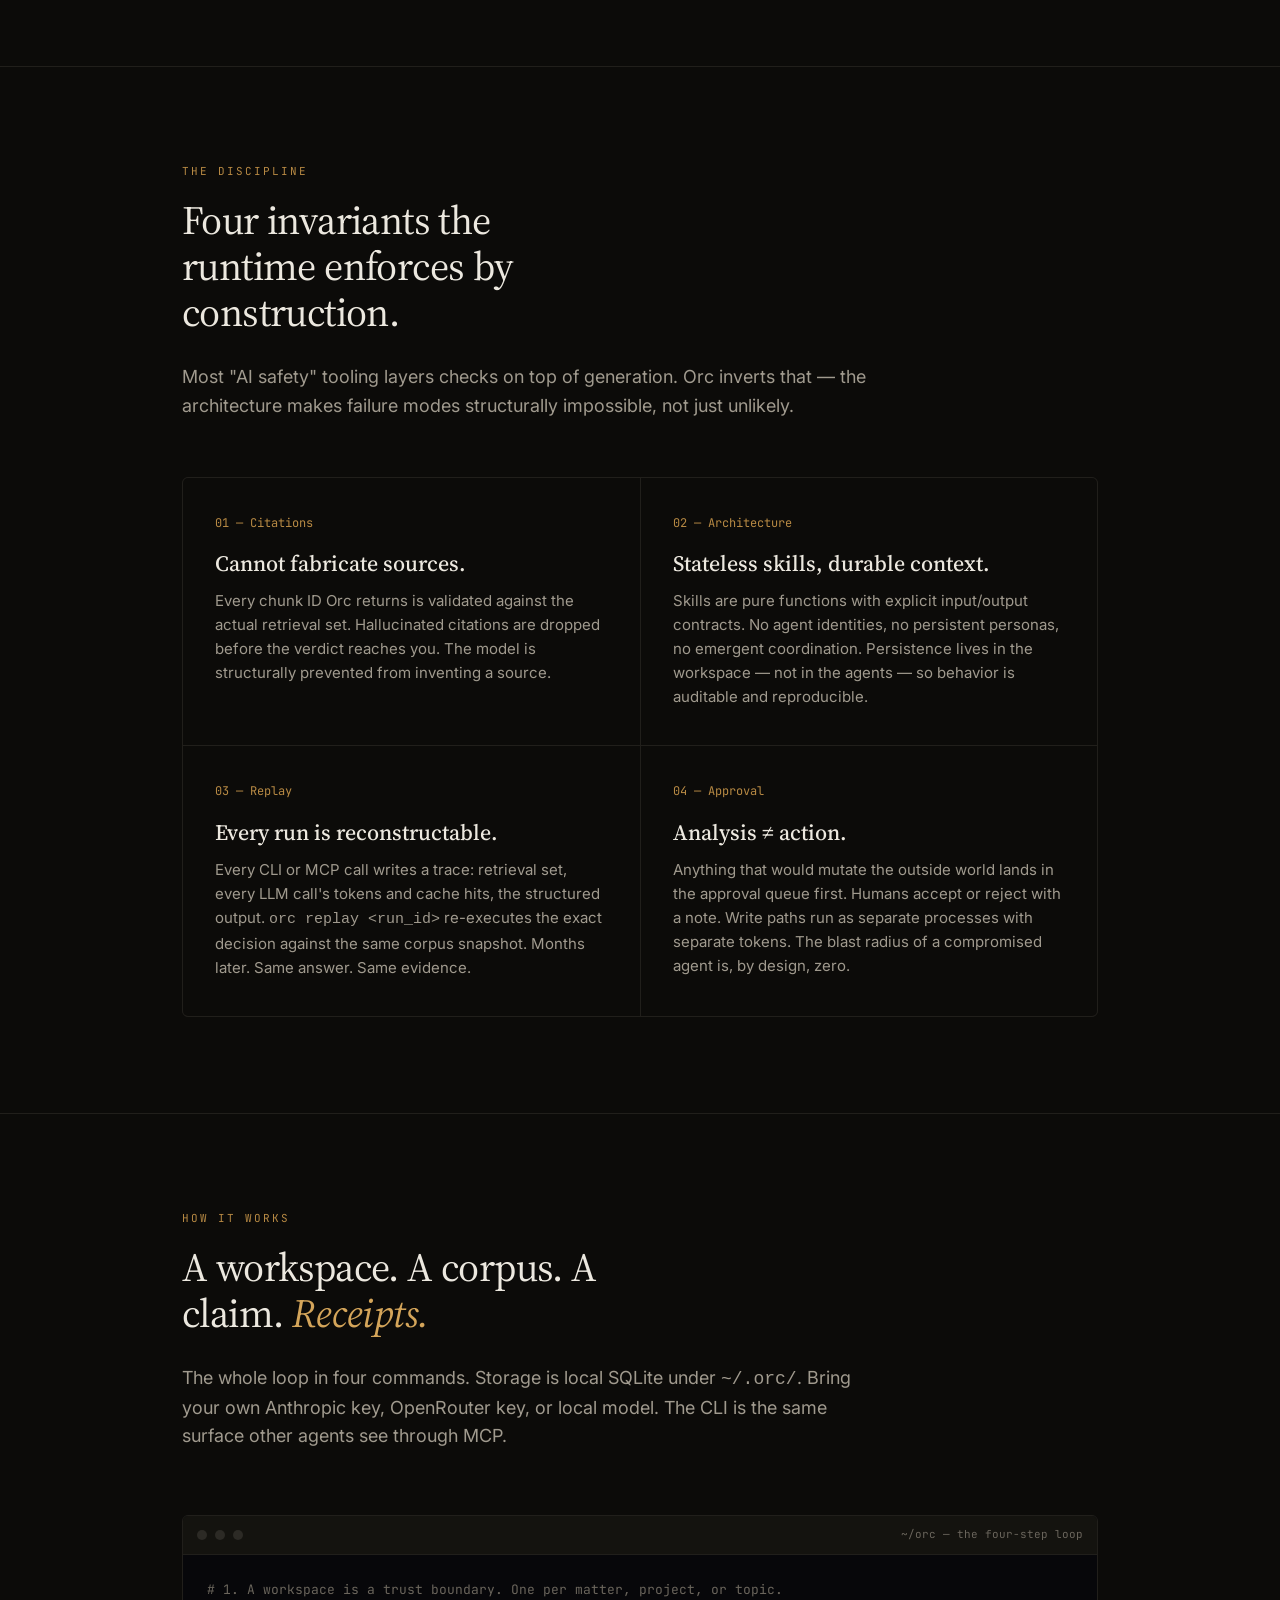
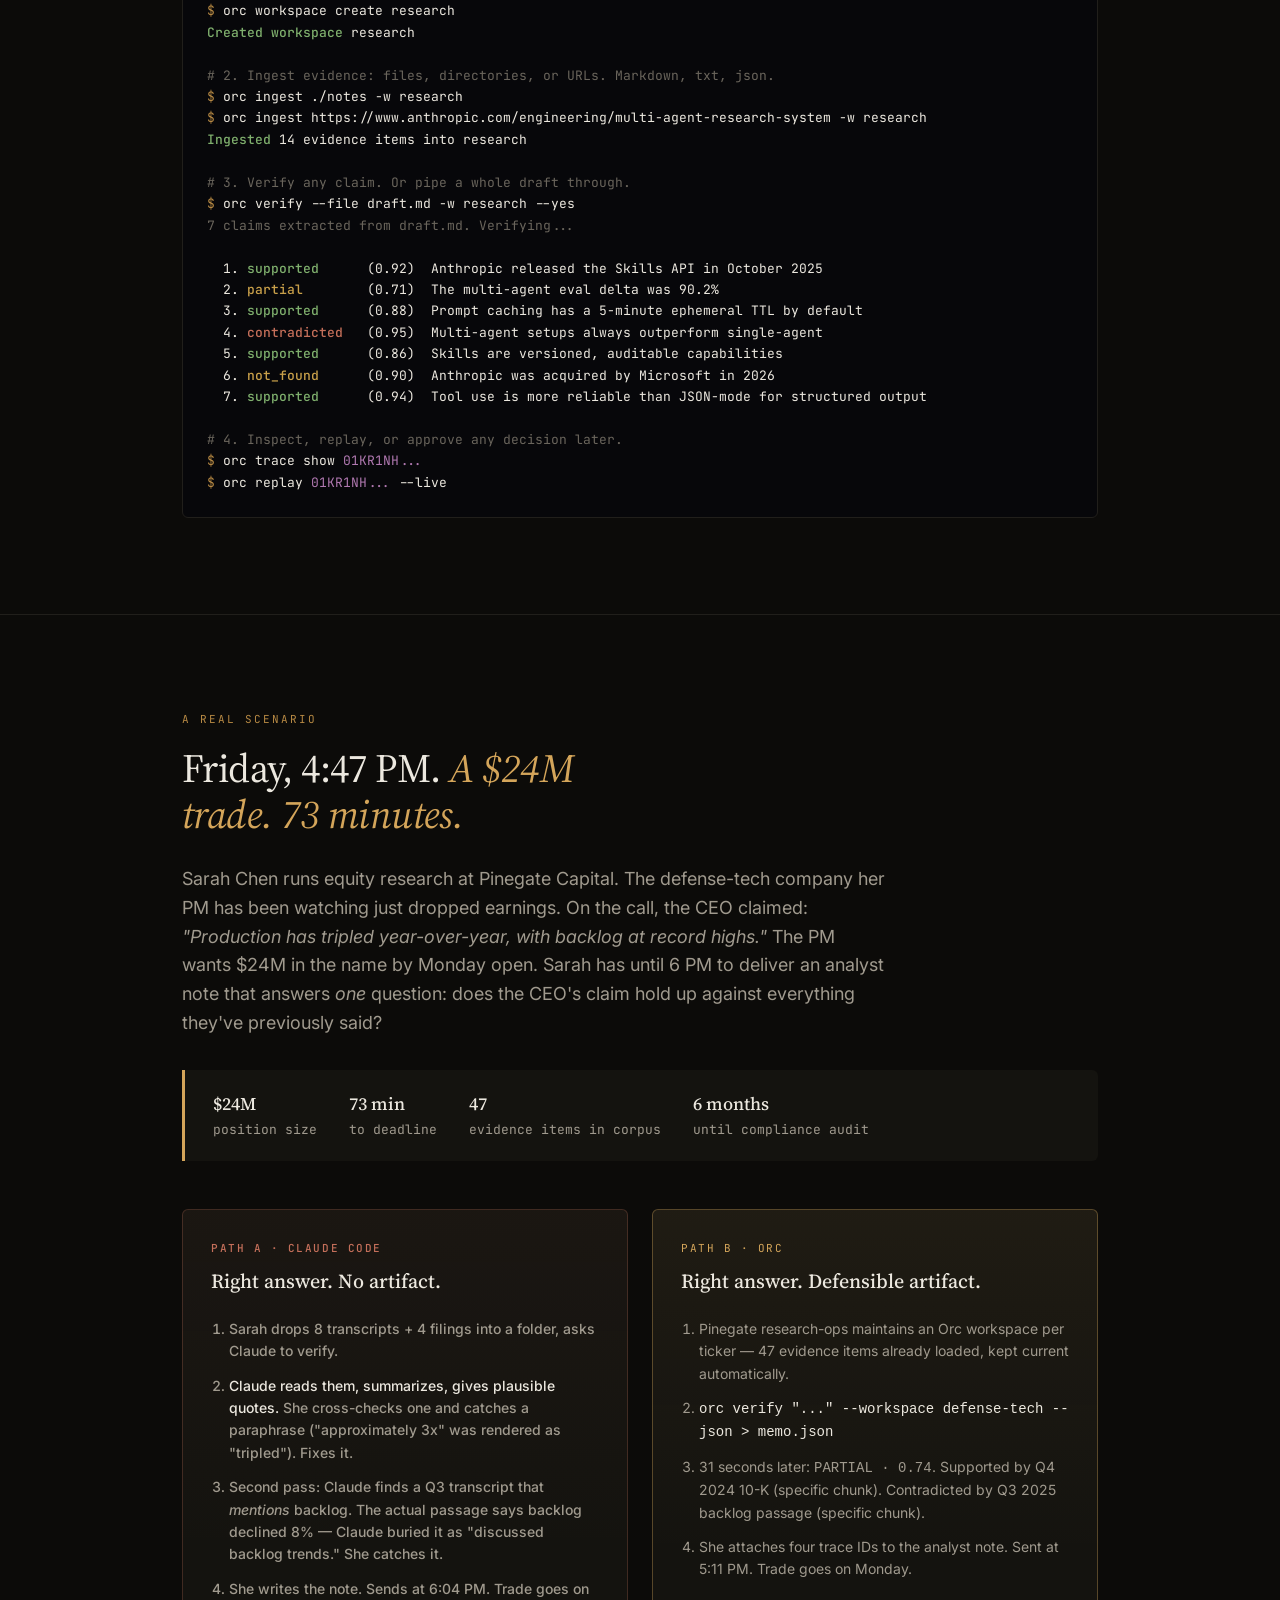
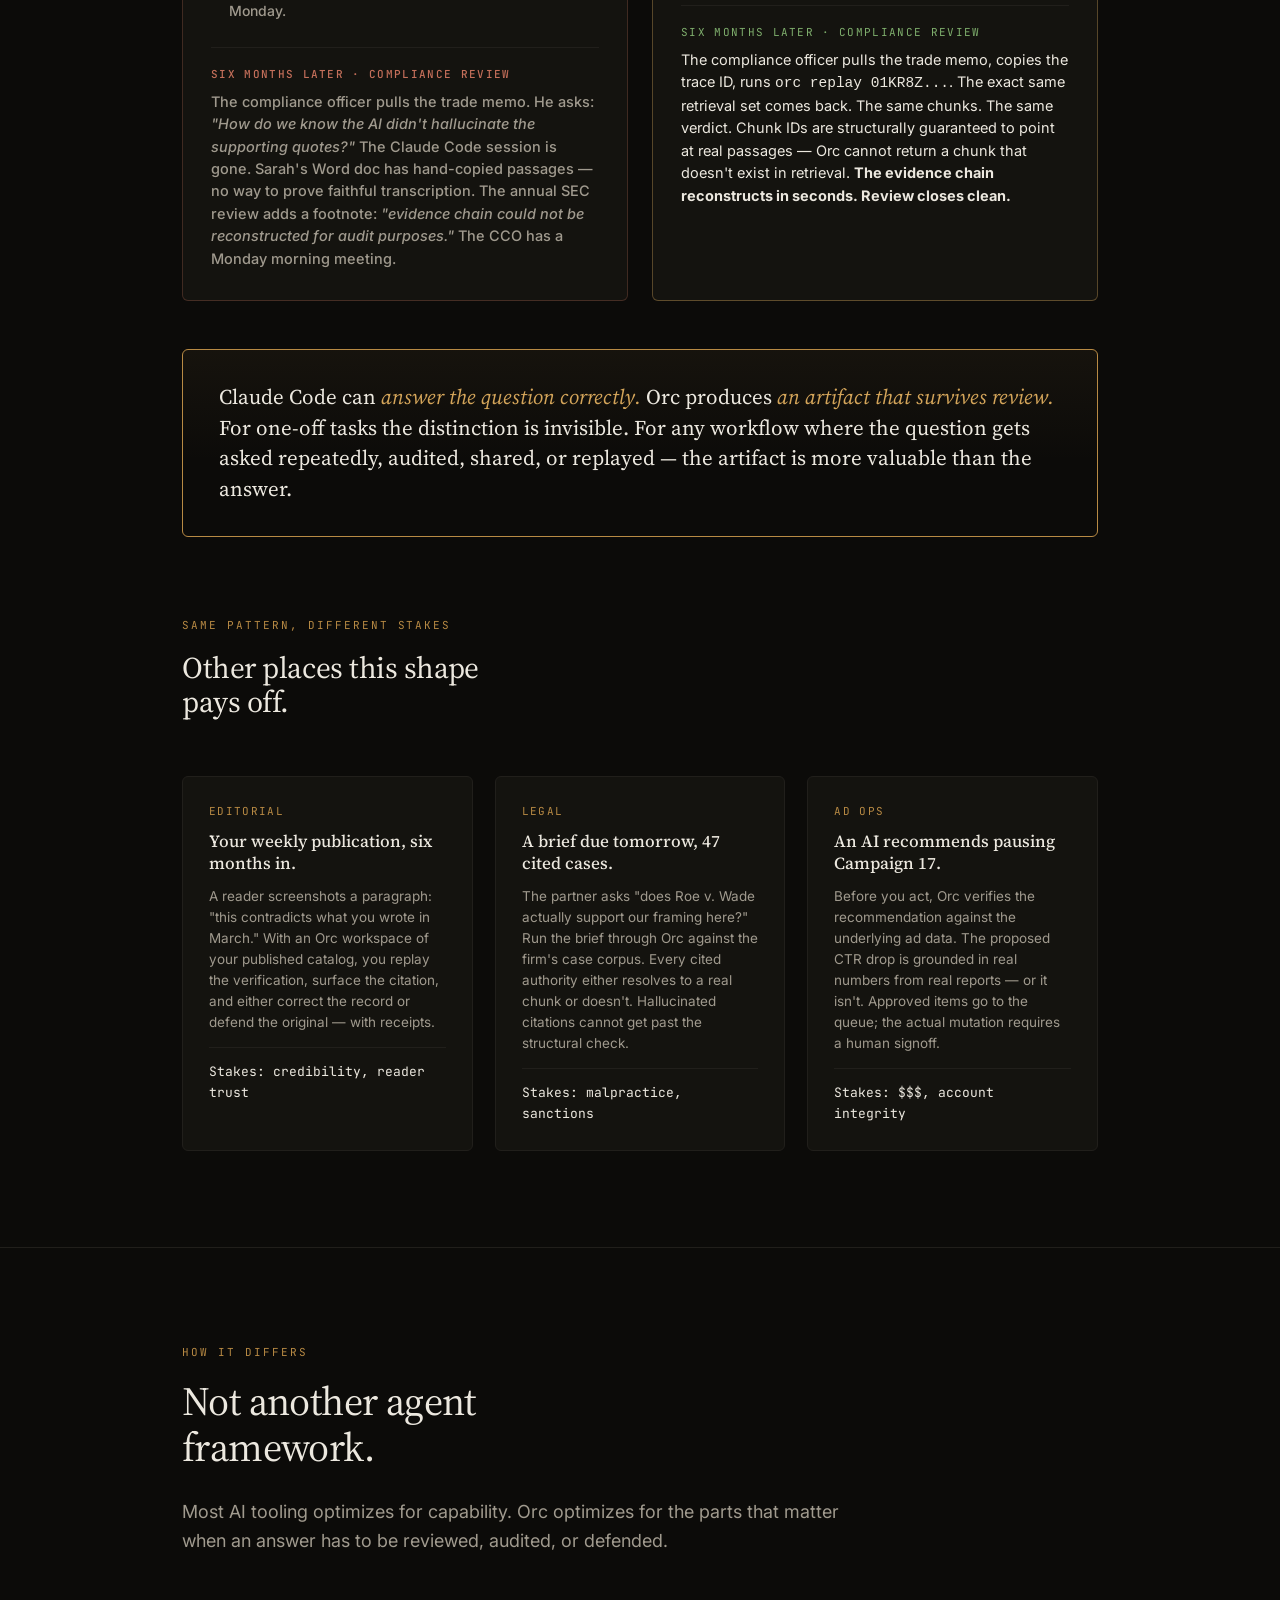
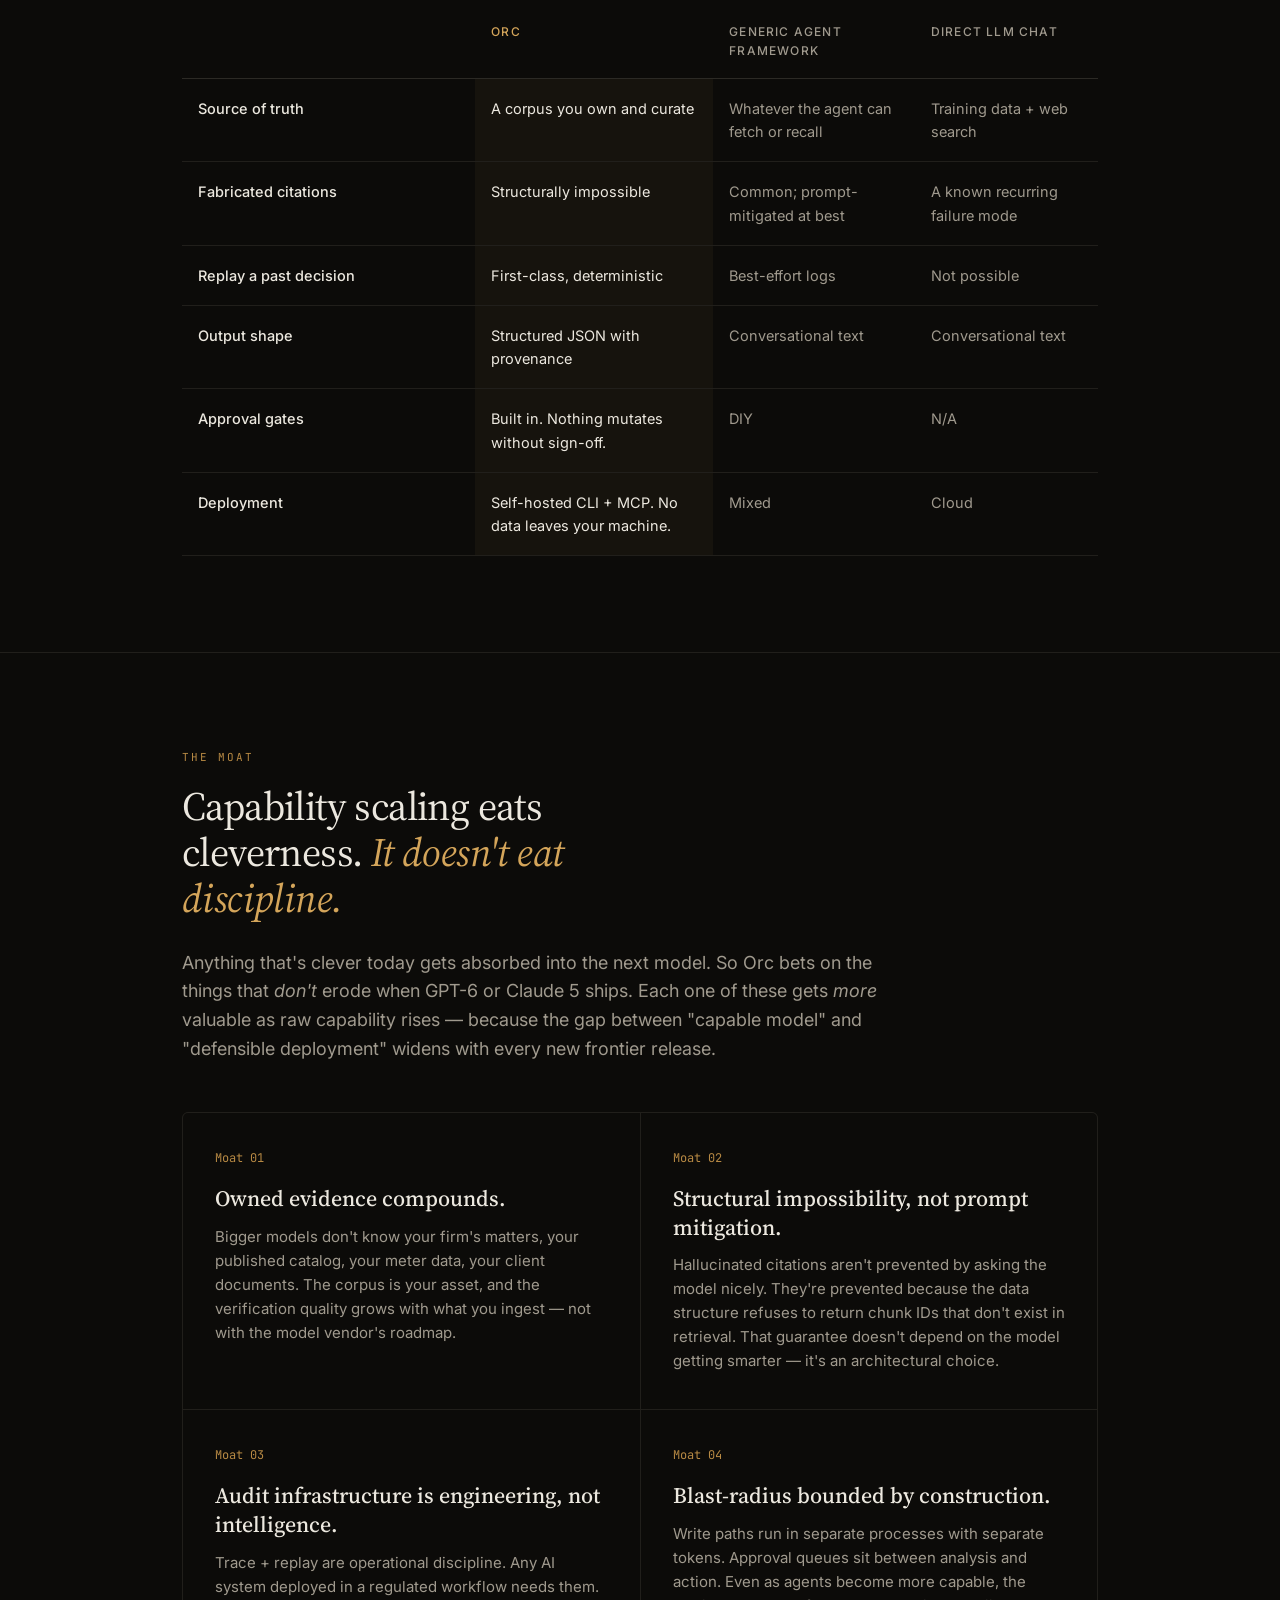
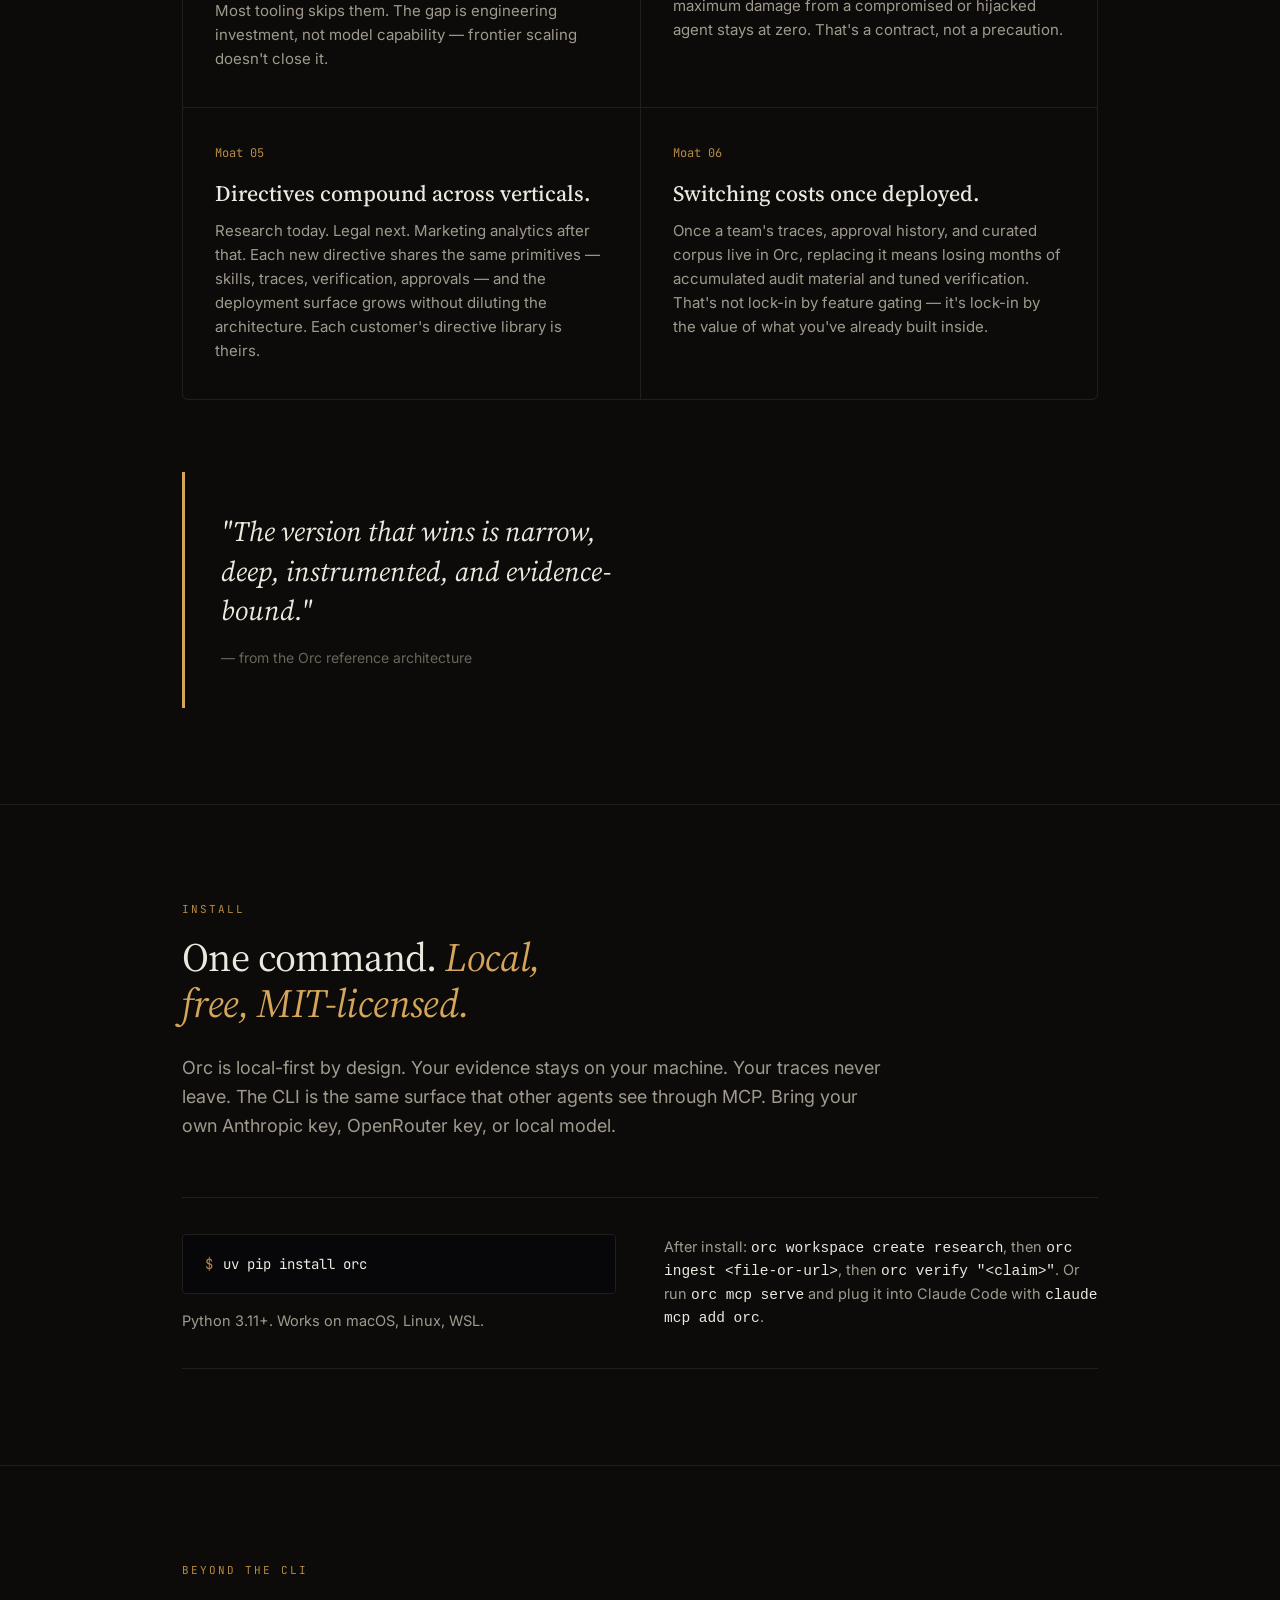
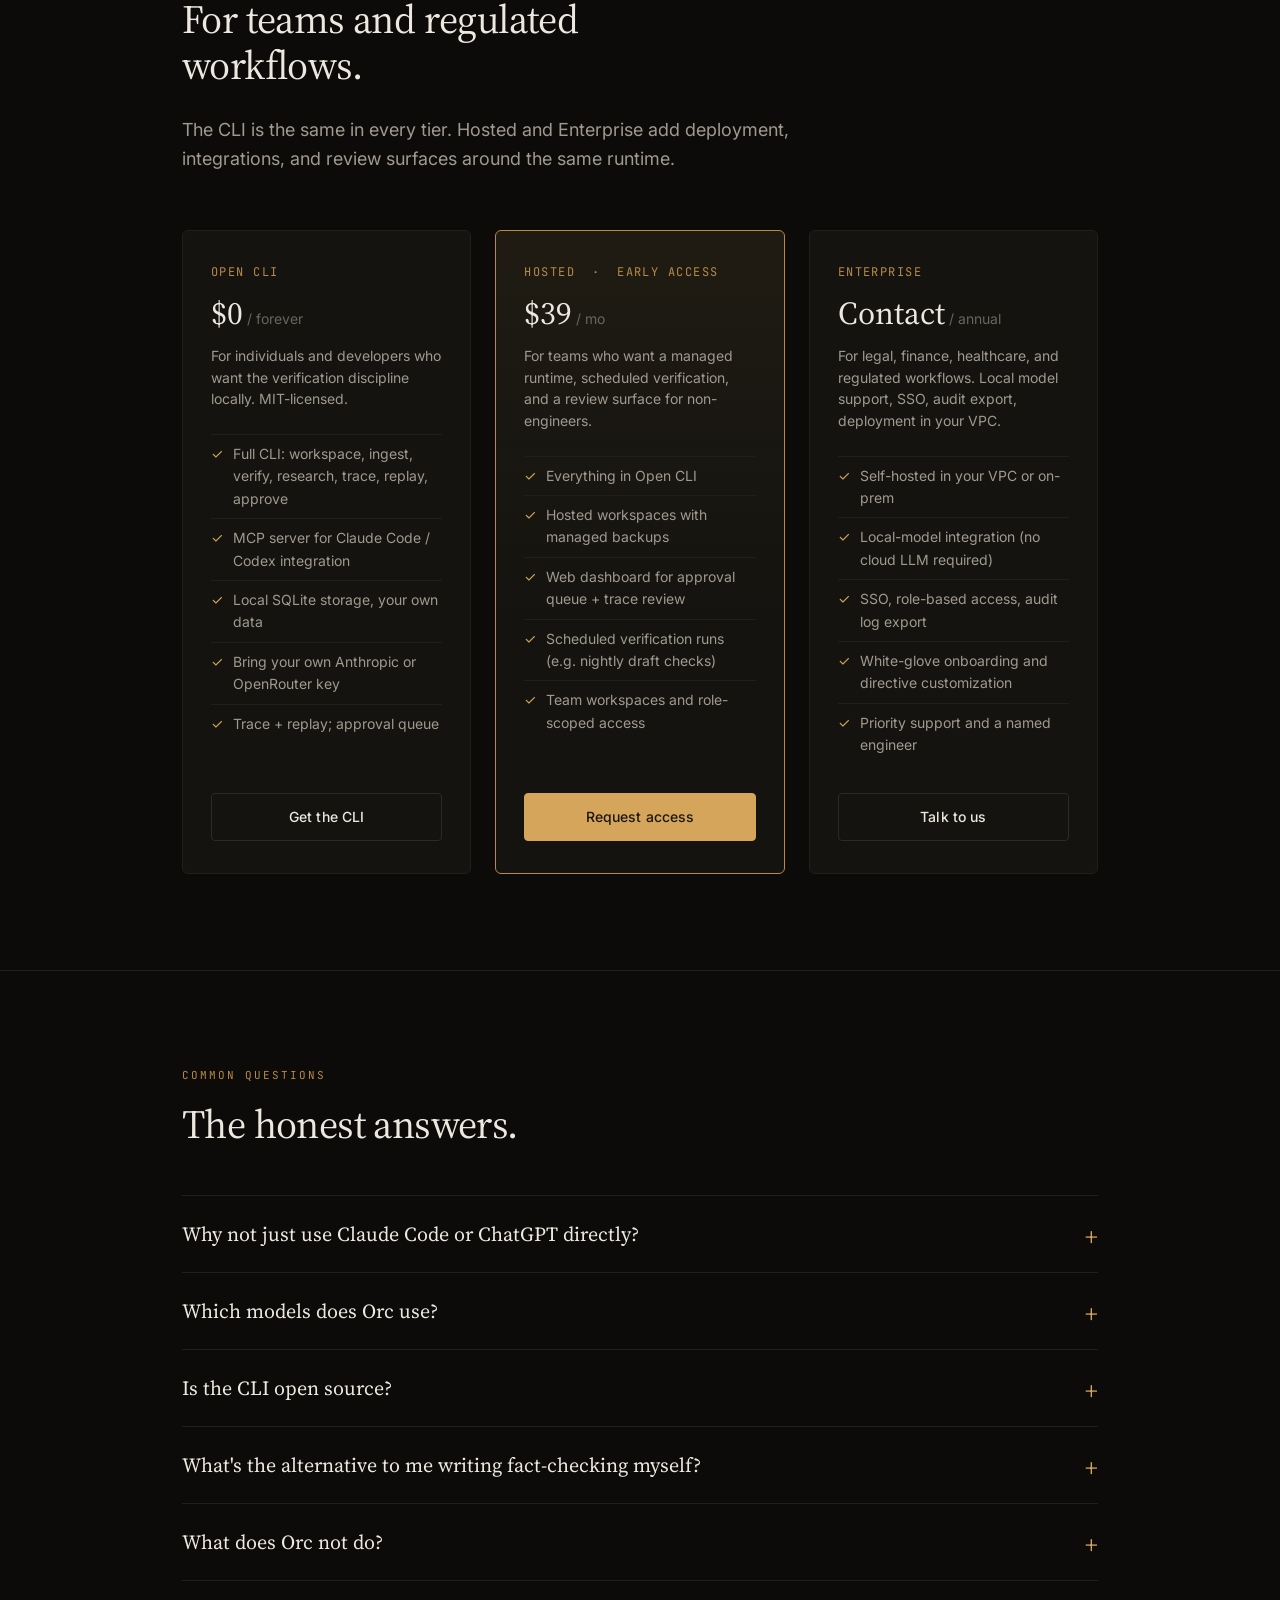
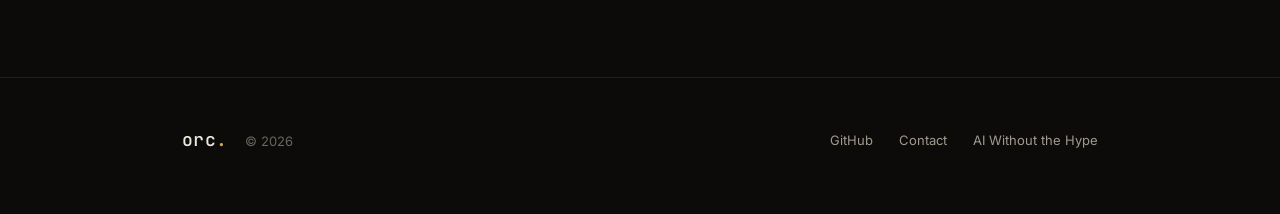
==== commit 1663e107: "feat(site): restructure for audience clarity + visual scenario Page now lands fluently for stakehold" ====
--- a/site/index.html
+++ b/site/index.html
@@ -511,13 +511,230 @@
     footer a { color: var(--text-mute); margin-left: 22px; }
     footer a:hover { color: var(--text); }
 
+    /* Audience tag under hero */
+    .audience-tag {
+      margin-top: 36px;
+      padding-top: 24px;
+      border-top: 1px solid var(--border);
+      color: var(--text-dim);
+      font-size: 13px;
+      font-family: 'JetBrains Mono', monospace;
+      letter-spacing: 0.04em;
+    }
+    .audience-tag strong {
+      color: var(--text-mute);
+      font-weight: 500;
+    }
+
+    /* Audience cards */
+    .audience-grid {
+      display: grid;
+      grid-template-columns: repeat(2, 1fr);
+      gap: 24px;
+      margin-top: 56px;
+    }
+    .persona {
+      background: var(--bg-elev);
+      border: 1px solid var(--border);
+      border-radius: 6px;
+      padding: 30px 28px;
+      position: relative;
+    }
+    .persona .role {
+      font-family: 'JetBrains Mono', monospace;
+      font-size: 11px;
+      letter-spacing: 0.14em;
+      text-transform: uppercase;
+      color: var(--accent-soft);
+      margin-bottom: 14px;
+    }
+    .persona h3 { margin: 0 0 14px; font-size: 20px; }
+    .persona .pain {
+      color: var(--text-mute);
+      font-size: 14.5px;
+      line-height: 1.55;
+      margin: 0 0 16px;
+      font-style: italic;
+    }
+    .persona .relief {
+      color: var(--text);
+      font-size: 14.5px;
+      line-height: 1.55;
+      margin: 0;
+      padding-top: 16px;
+      border-top: 1px solid var(--border);
+    }
+    .persona .relief strong { color: var(--accent); }
+
+    /* Scenario — Sarah's Friday (before/after) */
+    .scenario-meta {
+      display: flex;
+      flex-wrap: wrap;
+      gap: 32px;
+      margin-top: 32px;
+      padding: 20px 28px;
+      background: var(--bg-elev);
+      border-left: 3px solid var(--accent);
+      border-radius: 0 6px 6px 0;
+      font-family: 'JetBrains Mono', monospace;
+      font-size: 13px;
+    }
+    .scenario-meta div { color: var(--text-mute); }
+    .scenario-meta div strong {
+      color: var(--text);
+      font-family: 'Source Serif 4', Georgia, serif;
+      font-size: 18px;
+      display: block;
+      margin-bottom: 2px;
+      font-weight: 500;
+    }
+
+    .split {
+      display: grid;
+      grid-template-columns: 1fr 1fr;
+      gap: 24px;
+      margin-top: 48px;
+    }
+    .col {
+      border: 1px solid var(--border);
+      border-radius: 6px;
+      padding: 30px 28px;
+      background: var(--bg-elev);
+    }
+    .col.bad {
+      background: linear-gradient(180deg, rgba(196,111,90,0.04), transparent 50%), var(--bg-elev);
+      border-color: rgba(196,111,90,0.25);
+    }
+    .col.good {
+      background: linear-gradient(180deg, rgba(212,165,90,0.06), transparent 50%), var(--bg-elev);
+      border-color: rgba(212,165,90,0.35);
+    }
+    .col .label {
+      font-family: 'JetBrains Mono', monospace;
+      font-size: 11px;
+      letter-spacing: 0.14em;
+      text-transform: uppercase;
+      margin-bottom: 10px;
+    }
+    .col.bad  .label { color: var(--red); }
+    .col.good .label { color: var(--accent); }
+    .col h3 { font-size: 20px; margin: 0 0 18px; }
+    .col ol {
+      padding-left: 18px;
+      margin: 0 0 18px;
+      color: var(--text-mute);
+      font-size: 14px;
+      line-height: 1.6;
+    }
+    .col ol li { padding: 6px 0; }
+    .col ol li strong { color: var(--text); font-weight: 500; }
+    .col .outcome {
+      margin-top: 18px;
+      padding: 18px 0 0;
+      border-top: 1px solid var(--border);
+      font-size: 14.5px;
+      line-height: 1.55;
+    }
+    .col.bad  .outcome { color: var(--text-mute); }
+    .col.good .outcome { color: var(--text); }
+    .col .outcome .verdict {
+      font-family: 'JetBrains Mono', monospace;
+      font-size: 11px;
+      letter-spacing: 0.12em;
+      text-transform: uppercase;
+      display: block;
+      margin-bottom: 8px;
+    }
+    .col.bad  .outcome .verdict { color: var(--red); }
+    .col.good .outcome .verdict { color: var(--green); }
+
+    .scenario-payoff {
+      margin-top: 48px;
+      padding: 32px 36px;
+      border: 1px solid var(--accent-soft);
+      border-radius: 6px;
+      background: linear-gradient(180deg, rgba(212,165,90,0.05), transparent 60%);
+    }
+    .scenario-payoff p {
+      margin: 0;
+      font-family: 'Source Serif 4', Georgia, serif;
+      font-size: 21px;
+      line-height: 1.45;
+      color: var(--text);
+    }
+    .scenario-payoff em { color: var(--accent); font-style: italic; }
+
+    /* Mini scenarios */
+    .mini-scenarios {
+      display: grid;
+      grid-template-columns: repeat(3, 1fr);
+      gap: 22px;
+      margin-top: 56px;
+    }
+    .mini {
+      background: var(--bg-elev);
+      border: 1px solid var(--border);
+      border-radius: 6px;
+      padding: 26px;
+    }
+    .mini .role {
+      font-family: 'JetBrains Mono', monospace;
+      font-size: 11px;
+      letter-spacing: 0.12em;
+      text-transform: uppercase;
+      color: var(--accent-soft);
+      margin-bottom: 10px;
+    }
+    .mini h3 { font-size: 17px; margin: 0 0 12px; }
+    .mini p {
+      color: var(--text-mute);
+      font-size: 13.5px;
+      line-height: 1.55;
+      margin: 0;
+    }
+    .mini .stakes {
+      margin-top: 14px;
+      padding-top: 14px;
+      border-top: 1px solid var(--border);
+      color: var(--text);
+      font-size: 13px;
+      font-family: 'JetBrains Mono', monospace;
+    }
+
+    /* Install block */
+    .install-block {
+      margin: 56px 0 0;
+      padding: 36px 0;
+      border-top: 1px solid var(--border);
+      border-bottom: 1px solid var(--border);
+      display: grid;
+      grid-template-columns: 1fr 1fr;
+      gap: 48px;
+      align-items: center;
+    }
+    .install-block code.line {
+      display: block;
+      background: var(--bg-code);
+      color: var(--text);
+      font-family: 'JetBrains Mono', monospace;
+      font-size: 14px;
+      padding: 18px 22px;
+      border-radius: 4px;
+      border: 1px solid var(--border);
+    }
+    .install-block code.line .prompt { color: var(--accent-soft); margin-right: 10px; }
+    .install-block p { color: var(--text-mute); font-size: 14.5px; line-height: 1.55; margin: 0; }
+
     /* Responsive */
     @media (max-width: 760px) {
       h1 { font-size: 40px; }
       h2 { font-size: 30px; }
       .hero { padding: 56px 0 48px; }
       section { padding: 64px 0; }
-      .stats, .features, .cards, .tiers { grid-template-columns: 1fr; }
+      .stats, .features, .cards, .tiers, .audience-grid, .split,
+      .mini-scenarios, .install-block { grid-template-columns: 1fr; }
+      .scenario-payoff p { font-size: 17px; }
+      .scenario-meta { gap: 16px; padding: 16px 18px; }
       .features { gap: 1px; }
       .nav-right a { margin-left: 16px; }
       .nav-right a:not(.cta) { display: none; }
@@ -530,11 +747,11 @@
   <div class="container nav-inner">
     <div class="logo">orc<span class="dot">.</span></div>
     <div class="nav-right">
-      <a href="#how">How it works</a>
-      <a href="#example">Example</a>
+      <a href="#audience">Who it's for</a>
+      <a href="#scenario">Scenario</a>
       <a href="#moat">Moat</a>
-      <a href="#access">Access</a>
-      <a class="cta" href="#access">Request access</a>
+      <a href="#install">Install</a>
+      <a class="cta" href="#install">Get the CLI</a>
     </div>
   </div>
 </nav>
@@ -549,8 +766,13 @@
       isn't good enough.
     </p>
     <div class="hero-cta">
-      <a class="btn btn-primary" href="#access">Request early access</a>
-      <a class="btn btn-secondary" href="#how">See how it works</a>
+      <a class="btn btn-primary" href="#install">Install the CLI</a>
+      <a class="btn btn-secondary" href="#scenario">See it in action</a>
+    </div>
+
+    <div class="audience-tag">
+      <span>Built for:</span>
+      <strong>research analysts · editorial teams · compliance &amp; legal · agentic-workflow engineers</strong>
     </div>
 
     <div class="terminal">
@@ -578,6 +800,74 @@
     </div>
   </div>
 </header>
+
+<section id="audience">
+  <div class="container">
+    <div class="eyebrow">Who Orc is for</div>
+    <h2>Built for the work where <em>"the model said so"</em> doesn't survive review.</h2>
+    <p class="lede">
+      If your AI workflow has someone — a partner, a compliance officer, a regulator, a reader — who can
+      come back six months later and ask <em>"prove it"</em>, Orc is for you. If it doesn't, you probably
+      don't need this. We'd rather be honest than oversold.
+    </p>
+
+    <div class="audience-grid">
+      <div class="persona">
+        <div class="role">Research &amp; financial analysis</div>
+        <h3>The analyst who has to defend a trade.</h3>
+        <p class="pain">
+          "I asked an AI, it said yes, the trade went on. Six months later compliance wants the evidence
+          chain. The chat is gone."
+        </p>
+        <p class="relief">
+          Orc workspaces store every verification as a replayable trace. Compliance reconstructs the
+          evidence chain in seconds. <strong>The work product is the artifact, not the answer.</strong>
+        </p>
+      </div>
+
+      <div class="persona">
+        <div class="role">Editorial &amp; research publishing</div>
+        <h3>The writer who can't contradict themselves.</h3>
+        <p class="pain">
+          "I publish weekly. Did this draft accidentally argue against something I wrote in March? Are
+          these statistics actually in the cited paper? I have an hour and no fact-checker."
+        </p>
+        <p class="relief">
+          <code>orc verify --file draft.md</code> runs every claim against your published catalog and your
+          vetted sources. Self-contradiction surfaces before the reader finds it.
+          <strong>Editorial discipline by default.</strong>
+        </p>
+      </div>
+
+      <div class="persona">
+        <div class="role">Legal, compliance, regulated</div>
+        <h3>The associate who can't risk a hallucinated citation.</h3>
+        <p class="pain">
+          "Mata v. Avianca made fabricated citations a sanctionable offense. I can't ship a brief that
+          cites a case the AI invented. But I also can't read every cited authority cold."
+        </p>
+        <p class="relief">
+          Chunk IDs are structurally validated against retrieval — Orc <em>cannot</em> return a citation
+          that doesn't exist in your authority corpus. Every claim traces to a paragraph in a real source.
+          <strong>Defensible work product, by construction.</strong>
+        </p>
+      </div>
+
+      <div class="persona">
+        <div class="role">Engineering — agentic workflows</div>
+        <h3>The engineer building bounded agents.</h3>
+        <p class="pain">
+          "I want agents that analyze, recommend, and queue actions — not agents that take autonomous
+          actions and surprise me. Every agent framework I've tried lets them go off the rails."
+        </p>
+        <p class="relief">
+          Skills are pure functions. Subagents are tools, not personalities. Action-taking calls go through
+          the approval queue. <strong>Bounded by construction, not by prompt.</strong>
+        </p>
+      </div>
+    </div>
+  </div>
+</section>
 
 <section id="problem">
   <div class="container">
@@ -685,80 +975,96 @@
   </div>
 </section>
 
-<section id="example">
+<section id="scenario">
   <div class="container">
-    <div class="eyebrow">A real example</div>
-    <h2>One critique. Seven claims. <em>Thirty seconds.</em></h2>
+    <div class="eyebrow">A real scenario</div>
+    <h2>Friday, 4:47 PM. <em>A $24M trade. 73 minutes.</em></h2>
     <p class="lede">
-      A long critique lands in your inbox: seven confident-sounding claims, four citations, three specific
-      statistics. Two citations look real. One date doesn't match what you remember. Before Orc, you spend
-      an hour Googling — half of it inconclusive. Now you do this:
+      Sarah Chen runs equity research at Pinegate Capital. The defense-tech company her PM has been
+      watching just dropped earnings. On the call, the CEO claimed: <em>"Production has tripled
+      year-over-year, with backlog at record highs."</em> The PM wants $24M in the name by Monday open.
+      Sarah has until 6 PM to deliver an analyst note that answers <em>one</em> question: does the CEO's
+      claim hold up against everything they've previously said?
     </p>
 
-    <div class="terminal" style="margin-top: 40px;">
-      <div class="terminal-bar">
-        <span class="dot-circle"></span>
-        <span class="dot-circle"></span>
-        <span class="dot-circle"></span>
-        <span class="title">~/orc — auditing a 7-claim critique against trusted sources</span>
-      </div>
-      <pre><span class="prompt">$</span> <span class="cmd">orc workspace create critique-audit</span>
-<span class="prompt">$</span> <span class="cmd">orc ingest https://www.anthropic.com/engineering/multi-agent-research-system -w critique-audit</span>
-<span class="prompt">$</span> <span class="cmd">orc ingest ./trusted-papers -w critique-audit</span>
-<span class="ok">Ingested</span> 14 evidence items.
-
-<span class="prompt">$</span> <span class="cmd">orc verify --file critique.md -w critique-audit --yes</span>
-<span class="dim">7 claims extracted from critique.md. Verifying...</span>
-
-  1. <span class="ok">supported</span>      (0.92)  Multi-agent eval delta of 90.2% was reported by Anthropic
-  2. <span class="ok">supported</span>      (0.88)  Self-MoA paper exists and reports the cited benchmark
-  3. <span class="bad">contradicted</span>   (0.95)  The cited paper argues the OPPOSITE conclusion
-  4. <span class="warn">not_found</span>      (0.97)  No paper titled "ReliabilityBench" exists in the corpus
-  5. <span class="warn">not_found</span>      (0.93)  Cited date does not match the source's actual timeline
-  6. <span class="ok">supported</span>      (0.90)  Prompt caching has a 5-minute ephemeral TTL by default
-  7. <span class="warn">partial</span>        (0.71)  Claim is broader than the corpus supports
-
-<span class="dim">Summary:</span>  supported=3  partial=1  contradicted=1  not_found=2
-<span class="dim">Cost: $0.06  ·  Elapsed: 31s  ·  Trace: </span><span class="id">01KR8...</span></pre>
-    </div>
-
-    <p class="lede" style="margin-top: 40px;">
-      The two <code>not_found</code> verdicts? One is a fabricated paper title. The other is a real paper
-      attributed to the wrong year. The <code>contradicted</code> claim cites a real paper that argues the
-      opposite of what the critique implies. You reply with three specific corrections, each with chunk-level
-      citations from the actual sources. The author concedes.
-    </p>
-    <p class="lede">
-      You save the article you'd have written if you'd taken the critique at face value.
-      <strong style="color: var(--text);">Total cost: $0.06. Time: under a minute. Credibility:
-      preserved.</strong>
-    </p>
-  </div>
-</section>
-
-<section id="use">
-  <div class="container">
-    <div class="eyebrow">Where it fits</div>
-    <h2>Built for the work where <em>"plausible"</em> isn't enough.</h2>
-
-    <div class="cards">
-      <div class="card">
-        <span class="tag">Pre-publish</span>
-        <h3>Fact-check your own writing.</h3>
-        <p>Ingest your published catalog. Run every draft through Orc before you ship. Catches self-contradiction with prior work, fabricated statistics, and citations that don't say what you assumed.</p>
-        <div class="example">orc verify --file draft.md -w aiwth</div>
-      </div>
-      <div class="card">
-        <span class="tag">Audit</span>
-        <h3>Verify what others claim.</h3>
-        <p>A critique arrives with confident statistics and made-up citations. Ingest your trusted sources. Orc tells you which claims are supported, contradicted, or not in the corpus — with the exact quote next to each verdict.</p>
-        <div class="example">orc verify "the claim" -w trusted</div>
-      </div>
-      <div class="card">
-        <span class="tag">Regulated</span>
-        <h3>Where audit trails matter.</h3>
-        <p>Legal briefs. Compliance memos. Financial disclosures. Medical literature reviews. The trace + replay + structurally-bounded citations are the deployment posture regulated industries actually need.</p>
-        <div class="example">orc trace show &lt;run_id&gt; → defensible</div>
+    <div class="scenario-meta">
+      <div><strong>$24M</strong>position size</div>
+      <div><strong>73 min</strong>to deadline</div>
+      <div><strong>47</strong>evidence items in corpus</div>
+      <div><strong>6 months</strong>until compliance audit</div>
+    </div>
+
+    <div class="split">
+      <div class="col bad">
+        <div class="label">Path A · Claude Code</div>
+        <h3>Right answer. No artifact.</h3>
+        <ol>
+          <li>Sarah drops 8 transcripts + 4 filings into a folder, asks Claude to verify.</li>
+          <li><strong>Claude reads them, summarizes, gives plausible quotes.</strong> She cross-checks one and catches a paraphrase ("approximately 3x" was rendered as "tripled"). Fixes it.</li>
+          <li>Second pass: Claude finds a Q3 transcript that <em>mentions</em> backlog. The actual passage says backlog declined 8% — Claude buried it as "discussed backlog trends." She catches it.</li>
+          <li>She writes the note. Sends at 6:04 PM. Trade goes on Monday.</li>
+        </ol>
+        <div class="outcome">
+          <span class="verdict">Six months later · Compliance review</span>
+          The compliance officer pulls the trade memo. He asks: <em>"How do we know the AI didn't
+          hallucinate the supporting quotes?"</em> The Claude Code session is gone. Sarah's Word doc has
+          hand-copied passages — no way to prove faithful transcription. The annual SEC review adds a
+          footnote: <em>"evidence chain could not be reconstructed for audit purposes."</em> The CCO has a
+          Monday morning meeting.
+        </div>
+      </div>
+
+      <div class="col good">
+        <div class="label">Path B · Orc</div>
+        <h3>Right answer. Defensible artifact.</h3>
+        <ol>
+          <li>Pinegate research-ops maintains an Orc workspace per ticker — 47 evidence items already loaded, kept current automatically.</li>
+          <li><strong><code>orc verify "..." --workspace defense-tech --json &gt; memo.json</code></strong></li>
+          <li>31 seconds later: <code>PARTIAL · 0.74</code>. Supported by Q4 2024 10-K (specific chunk). Contradicted by Q3 2025 backlog passage (specific chunk).</li>
+          <li>She attaches four trace IDs to the analyst note. Sent at 5:11 PM. Trade goes on Monday.</li>
+        </ol>
+        <div class="outcome">
+          <span class="verdict">Six months later · Compliance review</span>
+          The compliance officer pulls the trade memo, copies the trace ID, runs
+          <code>orc replay 01KR8Z...</code>. The exact same retrieval set comes back. The same chunks. The
+          same verdict. Chunk IDs are structurally guaranteed to point at real passages — Orc cannot return
+          a chunk that doesn't exist in retrieval. <strong>The evidence chain reconstructs in seconds. Review
+          closes clean.</strong>
+        </div>
+      </div>
+    </div>
+
+    <div class="scenario-payoff">
+      <p>
+        Claude Code can <em>answer the question correctly.</em> Orc produces <em>an artifact that survives
+        review.</em> For one-off tasks the distinction is invisible. For any workflow where the question
+        gets asked repeatedly, audited, shared, or replayed — the artifact is more valuable than the answer.
+      </p>
+    </div>
+
+    <div style="margin-top: 80px;">
+      <div class="eyebrow">Same pattern, different stakes</div>
+      <h2 style="font-size: 30px;">Other places this shape pays off.</h2>
+
+      <div class="mini-scenarios">
+        <div class="mini">
+          <div class="role">Editorial</div>
+          <h3>Your weekly publication, six months in.</h3>
+          <p>A reader screenshots a paragraph: "this contradicts what you wrote in March." With an Orc workspace of your published catalog, you replay the verification, surface the citation, and either correct the record or defend the original — with receipts.</p>
+          <div class="stakes">Stakes: credibility, reader trust</div>
+        </div>
+        <div class="mini">
+          <div class="role">Legal</div>
+          <h3>A brief due tomorrow, 47 cited cases.</h3>
+          <p>The partner asks "does Roe v. Wade actually support our framing here?" Run the brief through Orc against the firm's case corpus. Every cited authority either resolves to a real chunk or doesn't. Hallucinated citations cannot get past the structural check.</p>
+          <div class="stakes">Stakes: malpractice, sanctions</div>
+        </div>
+        <div class="mini">
+          <div class="role">Ad ops</div>
+          <h3>An AI recommends pausing Campaign 17.</h3>
+          <p>Before you act, Orc verifies the recommendation against the underlying ad data. The proposed CTR drop is grounded in real numbers from real reports — or it isn't. Approved items go to the queue; the actual mutation requires a human signoff.</p>
+          <div class="stakes">Stakes: $$$, account integrity</div>
+        </div>
       </div>
     </div>
   </div>
@@ -875,10 +1181,38 @@
   </div>
 </section>
 
+<section id="install">
+  <div class="container">
+    <div class="eyebrow">Install</div>
+    <h2>One command. <em>Local, free, MIT-licensed.</em></h2>
+    <p class="lede">
+      Orc is local-first by design. Your evidence stays on your machine. Your traces never leave. The CLI
+      is the same surface that other agents see through MCP. Bring your own Anthropic key, OpenRouter key,
+      or local model.
+    </p>
+
+    <div class="install-block">
+      <div>
+        <code class="line"><span class="prompt">$</span>uv pip install orc</code>
+        <p style="margin-top: 16px;">Python 3.11+. Works on macOS, Linux, WSL.</p>
+      </div>
+      <div>
+        <p>
+          After install: <code style="color: var(--text);">orc workspace create research</code>, then
+          <code style="color: var(--text);">orc ingest &lt;file-or-url&gt;</code>, then
+          <code style="color: var(--text);">orc verify "&lt;claim&gt;"</code>. Or run
+          <code style="color: var(--text);">orc mcp serve</code> and plug it into Claude Code with
+          <code style="color: var(--text);">claude mcp add orc</code>.
+        </p>
+      </div>
+    </div>
+  </div>
+</section>
+
 <section id="access">
   <div class="container">
-    <div class="eyebrow">Access</div>
-    <h2>Pick the surface that fits your team.</h2>
+    <div class="eyebrow">Beyond the CLI</div>
+    <h2>For teams and regulated workflows.</h2>
     <p class="lede">
       The CLI is the same in every tier. Hosted and Enterprise add deployment, integrations, and review
       surfaces around the same runtime.
@@ -896,7 +1230,7 @@
           <li>Bring your own Anthropic or OpenRouter key</li>
           <li>Trace + replay; approval queue</li>
         </ul>
-        <a class="btn btn-secondary" href="#access">Get the CLI</a>
+        <a class="btn btn-secondary" href="#install">Get the CLI</a>
       </div>
 
       <div class="tier featured">
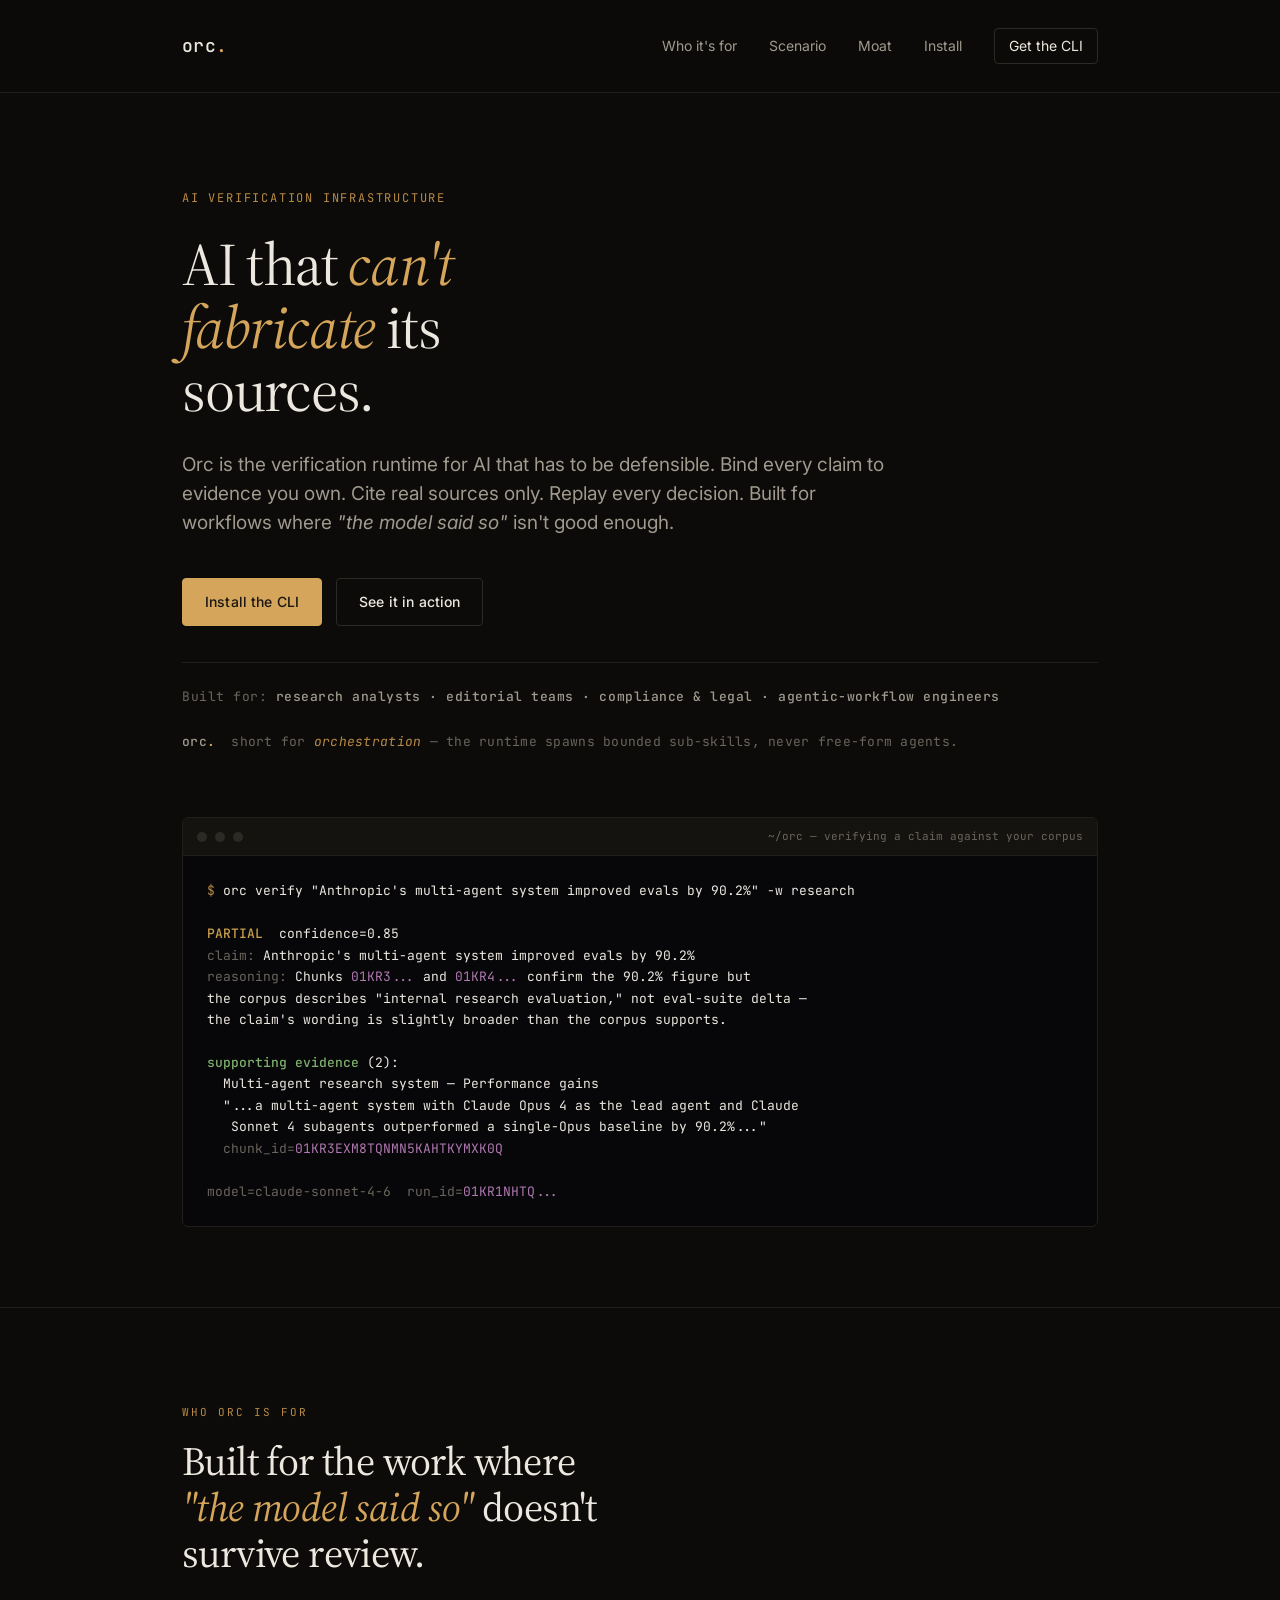
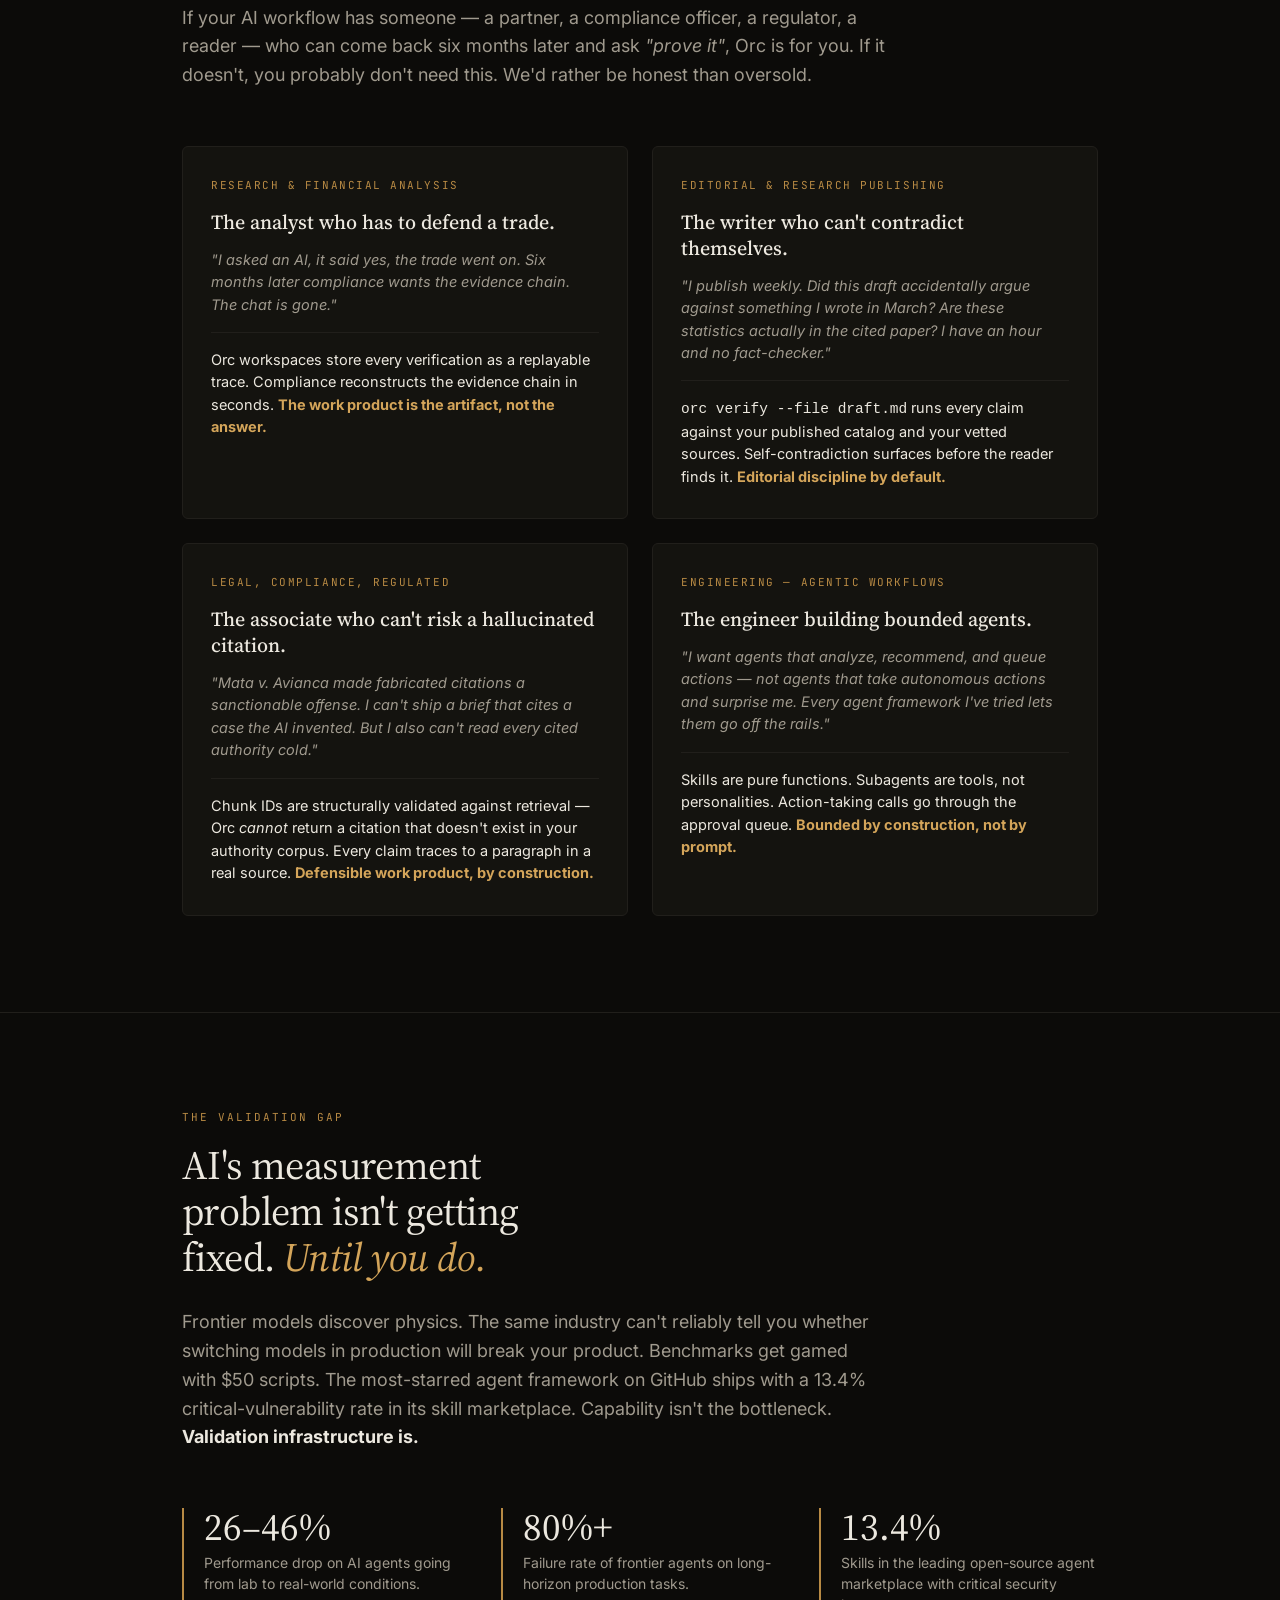
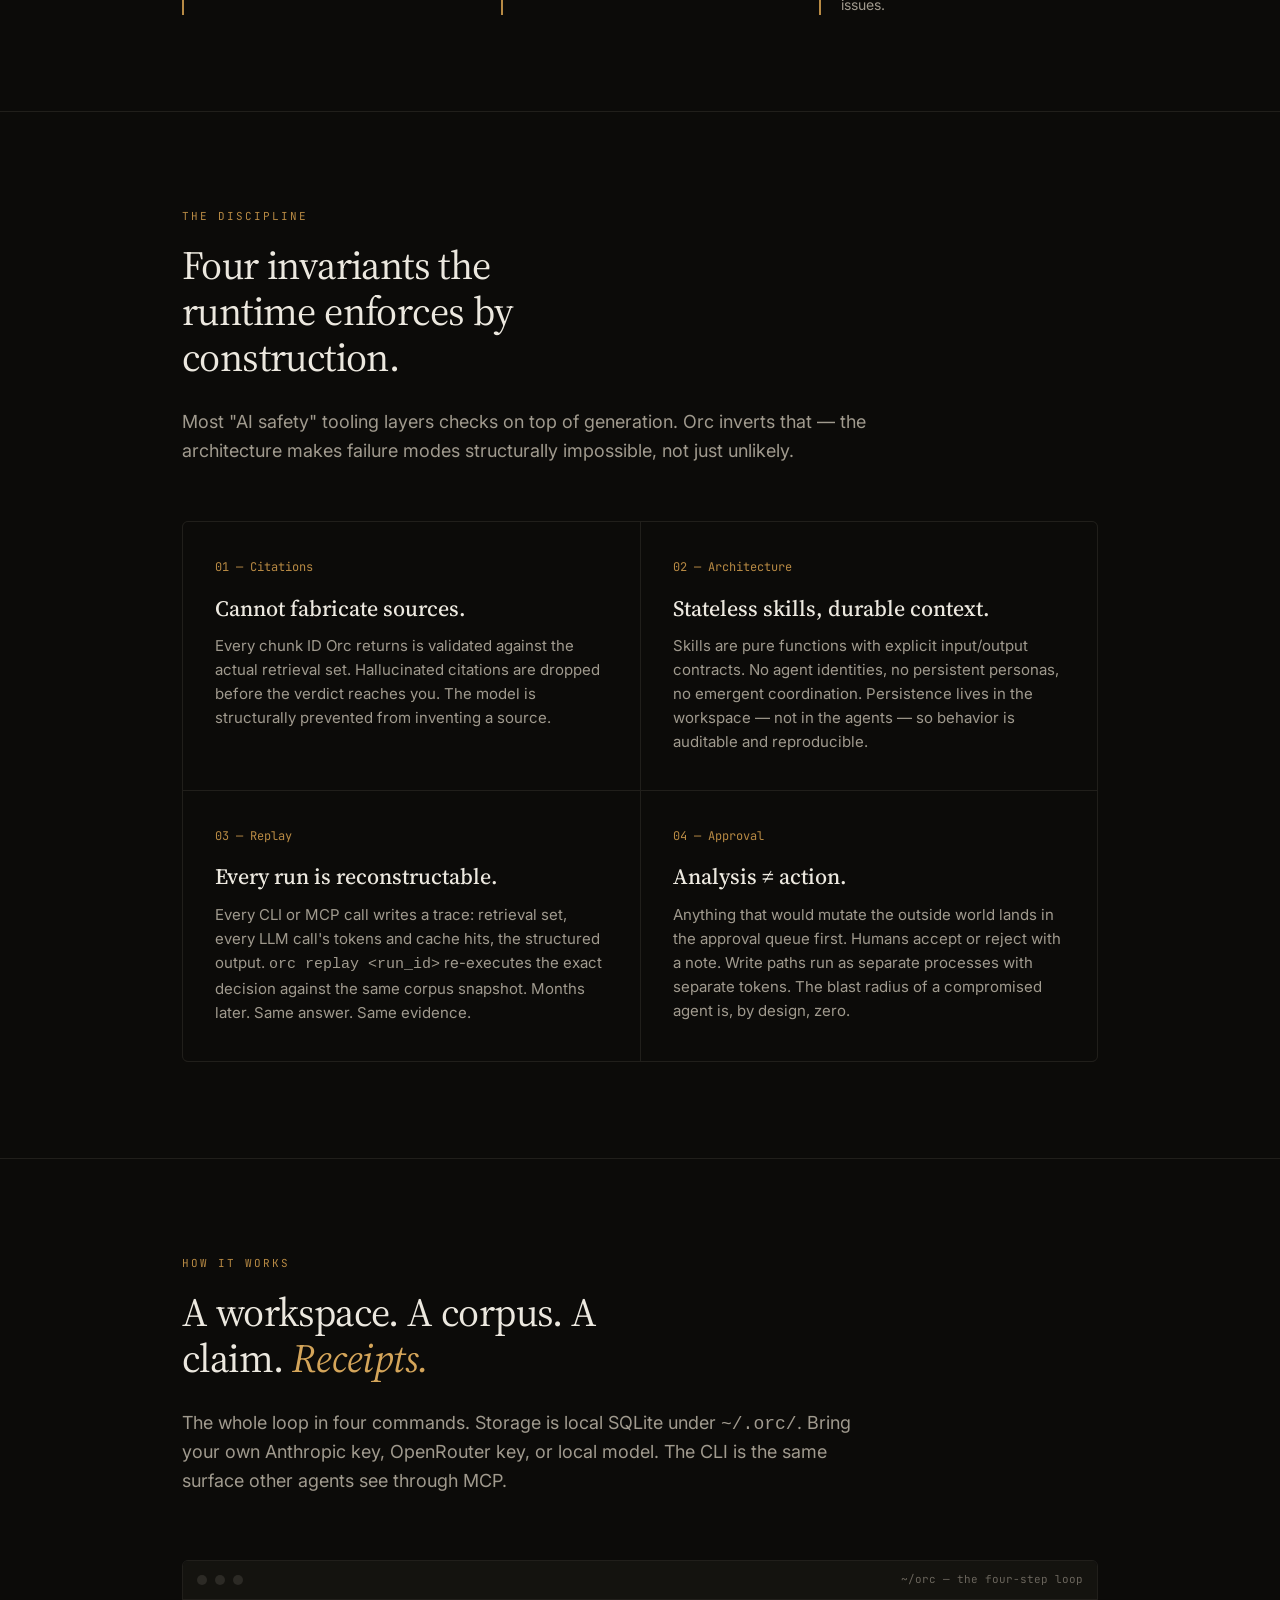
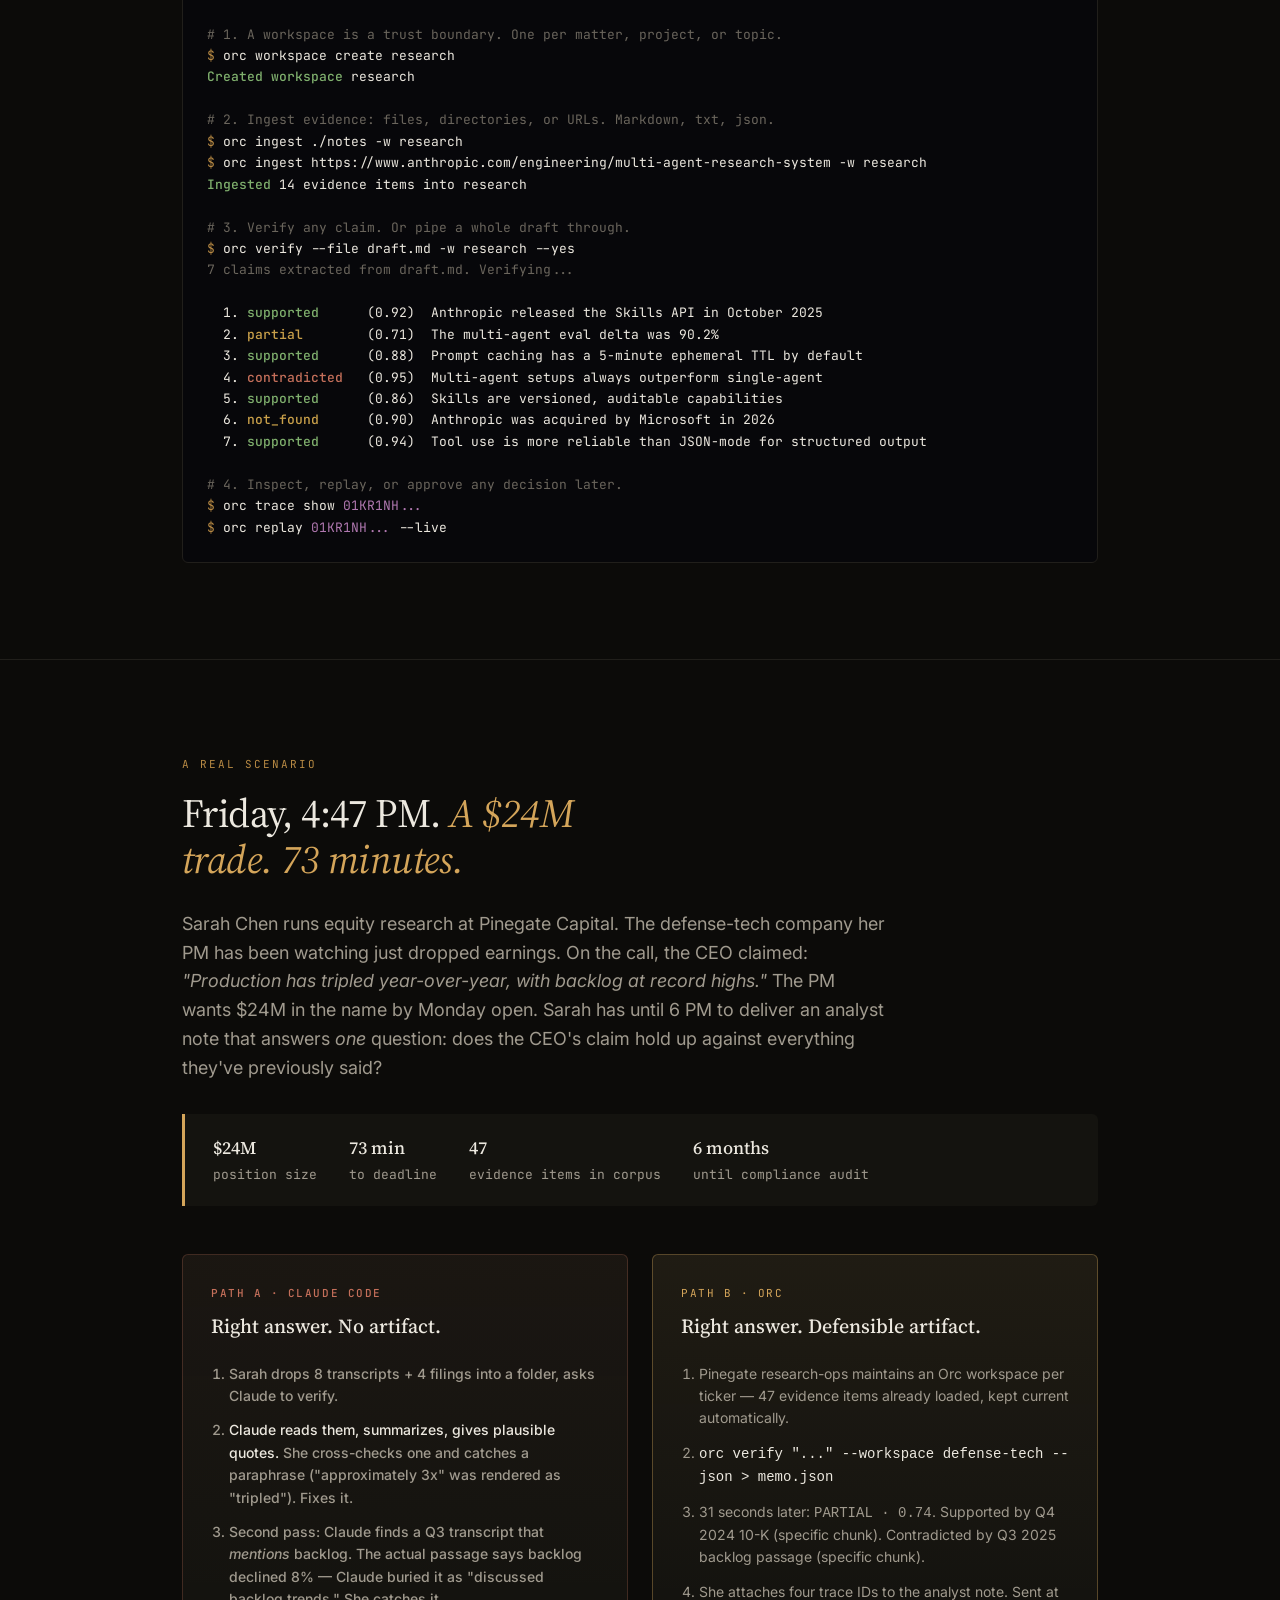
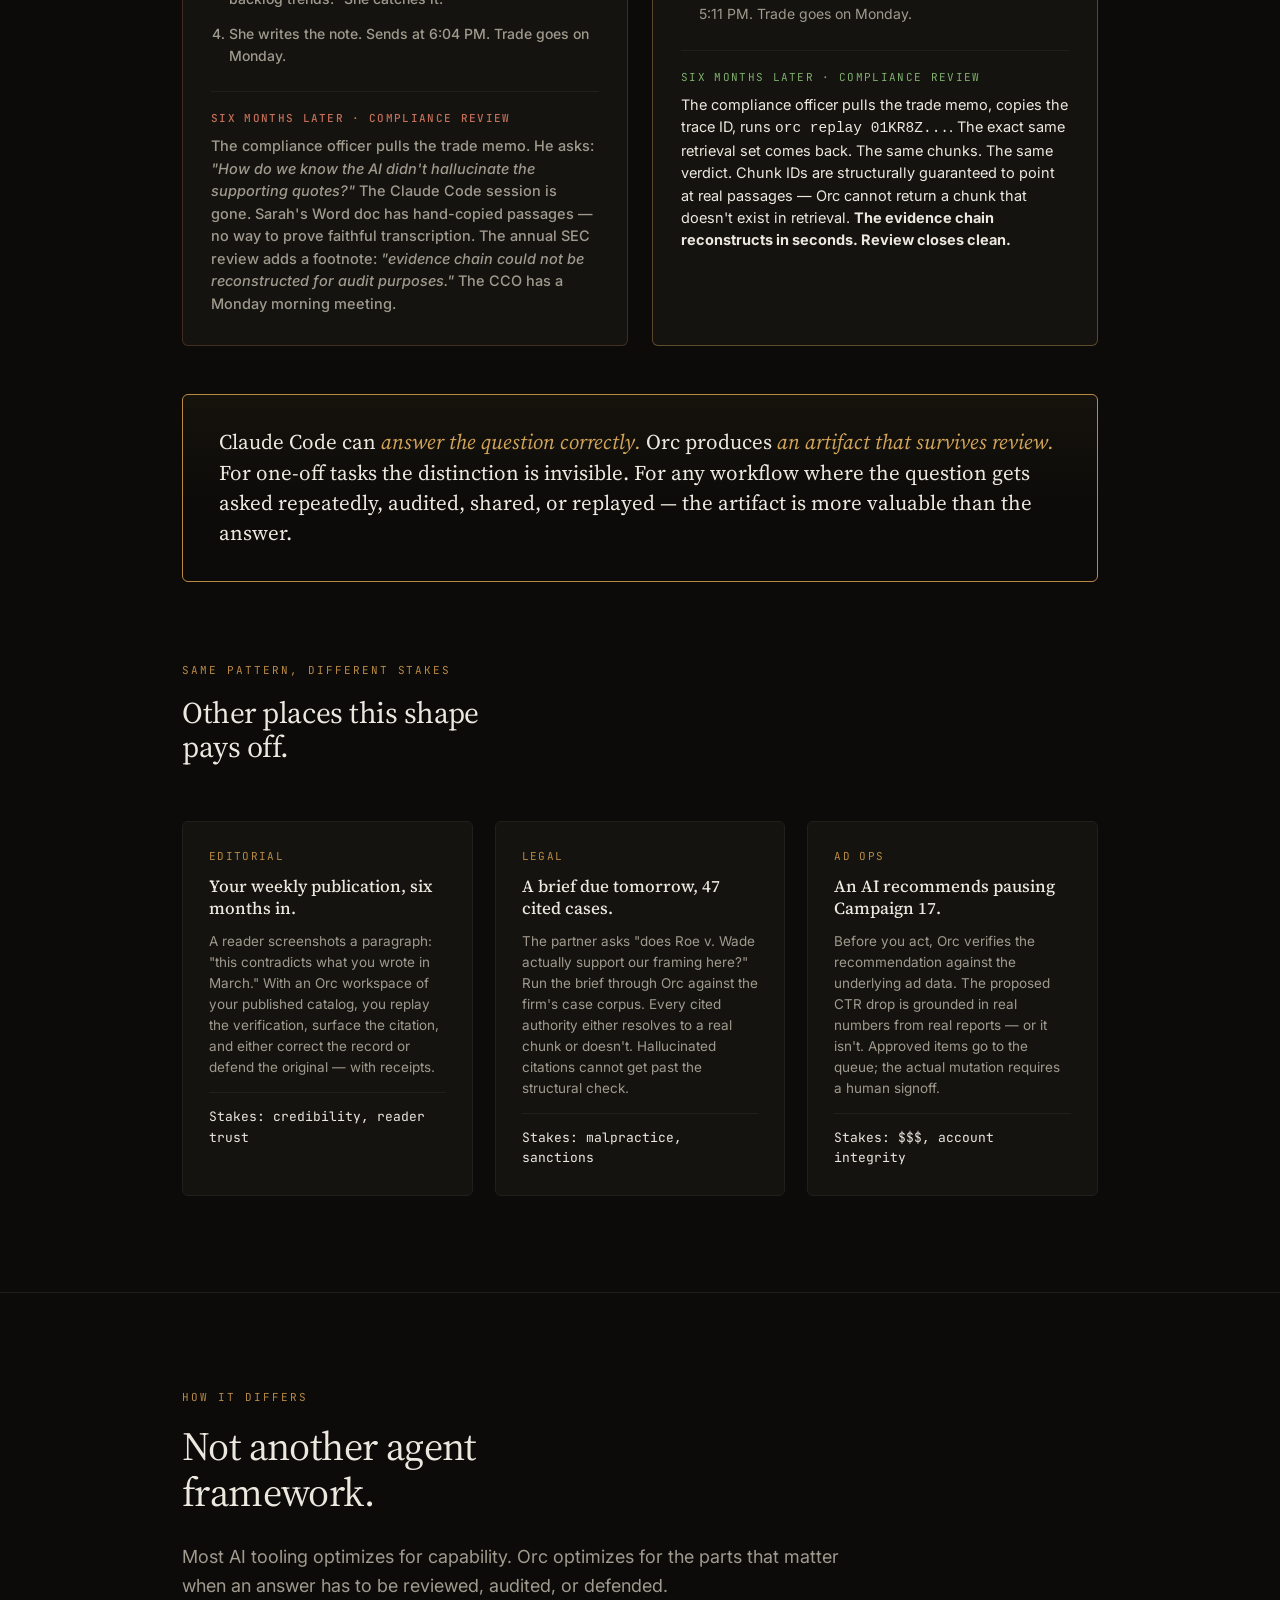
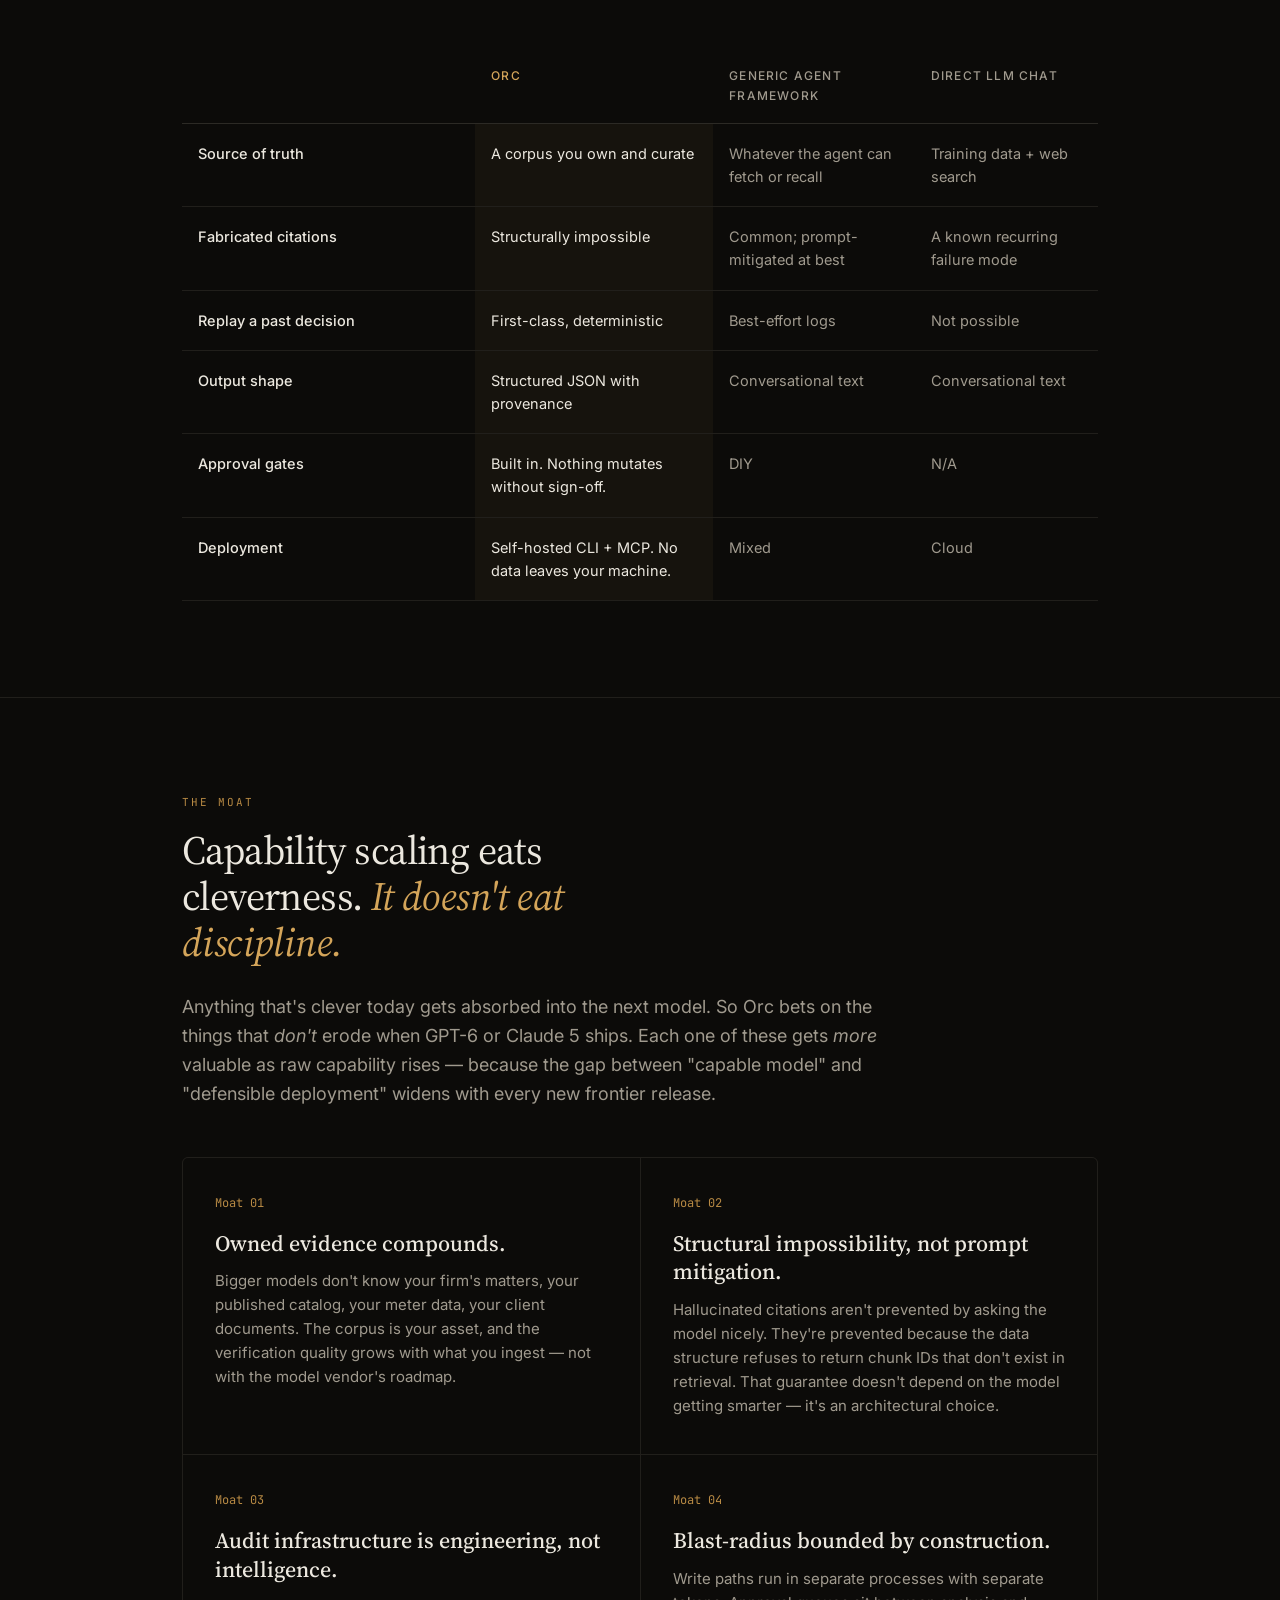
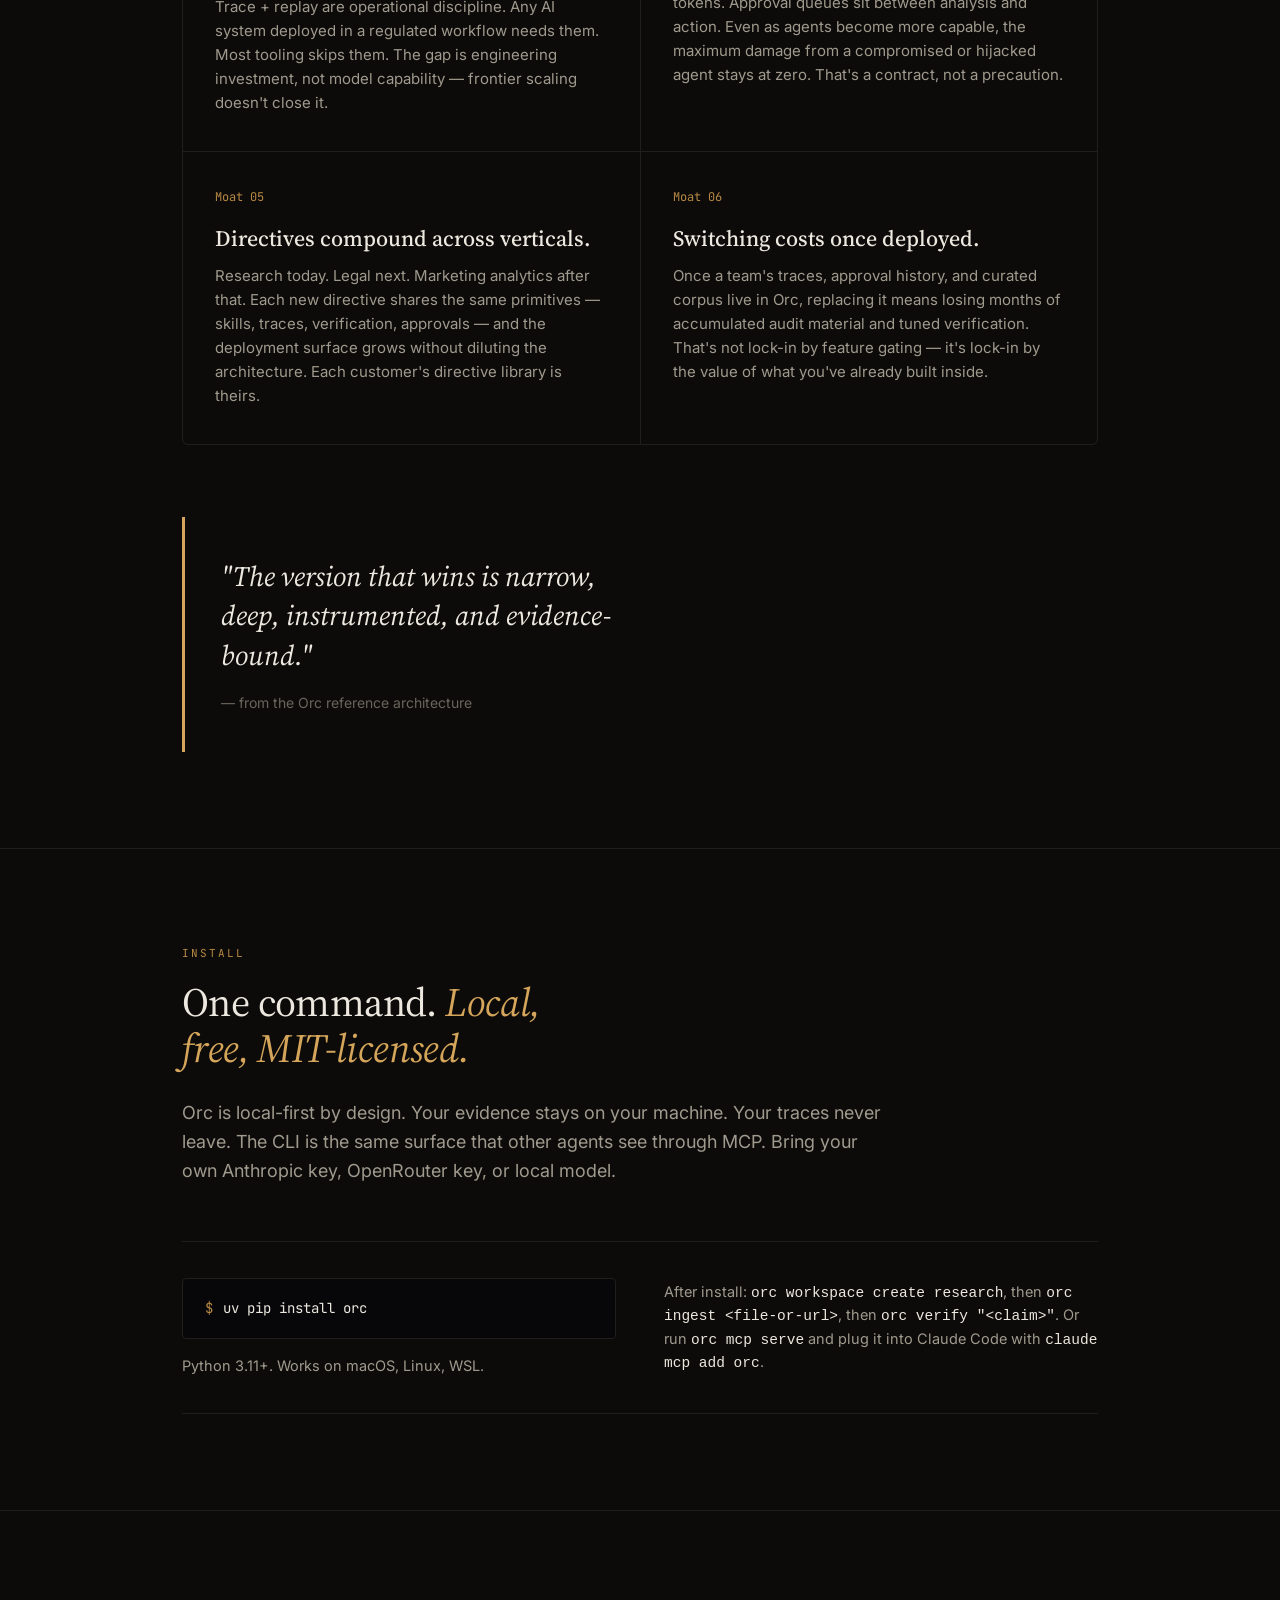
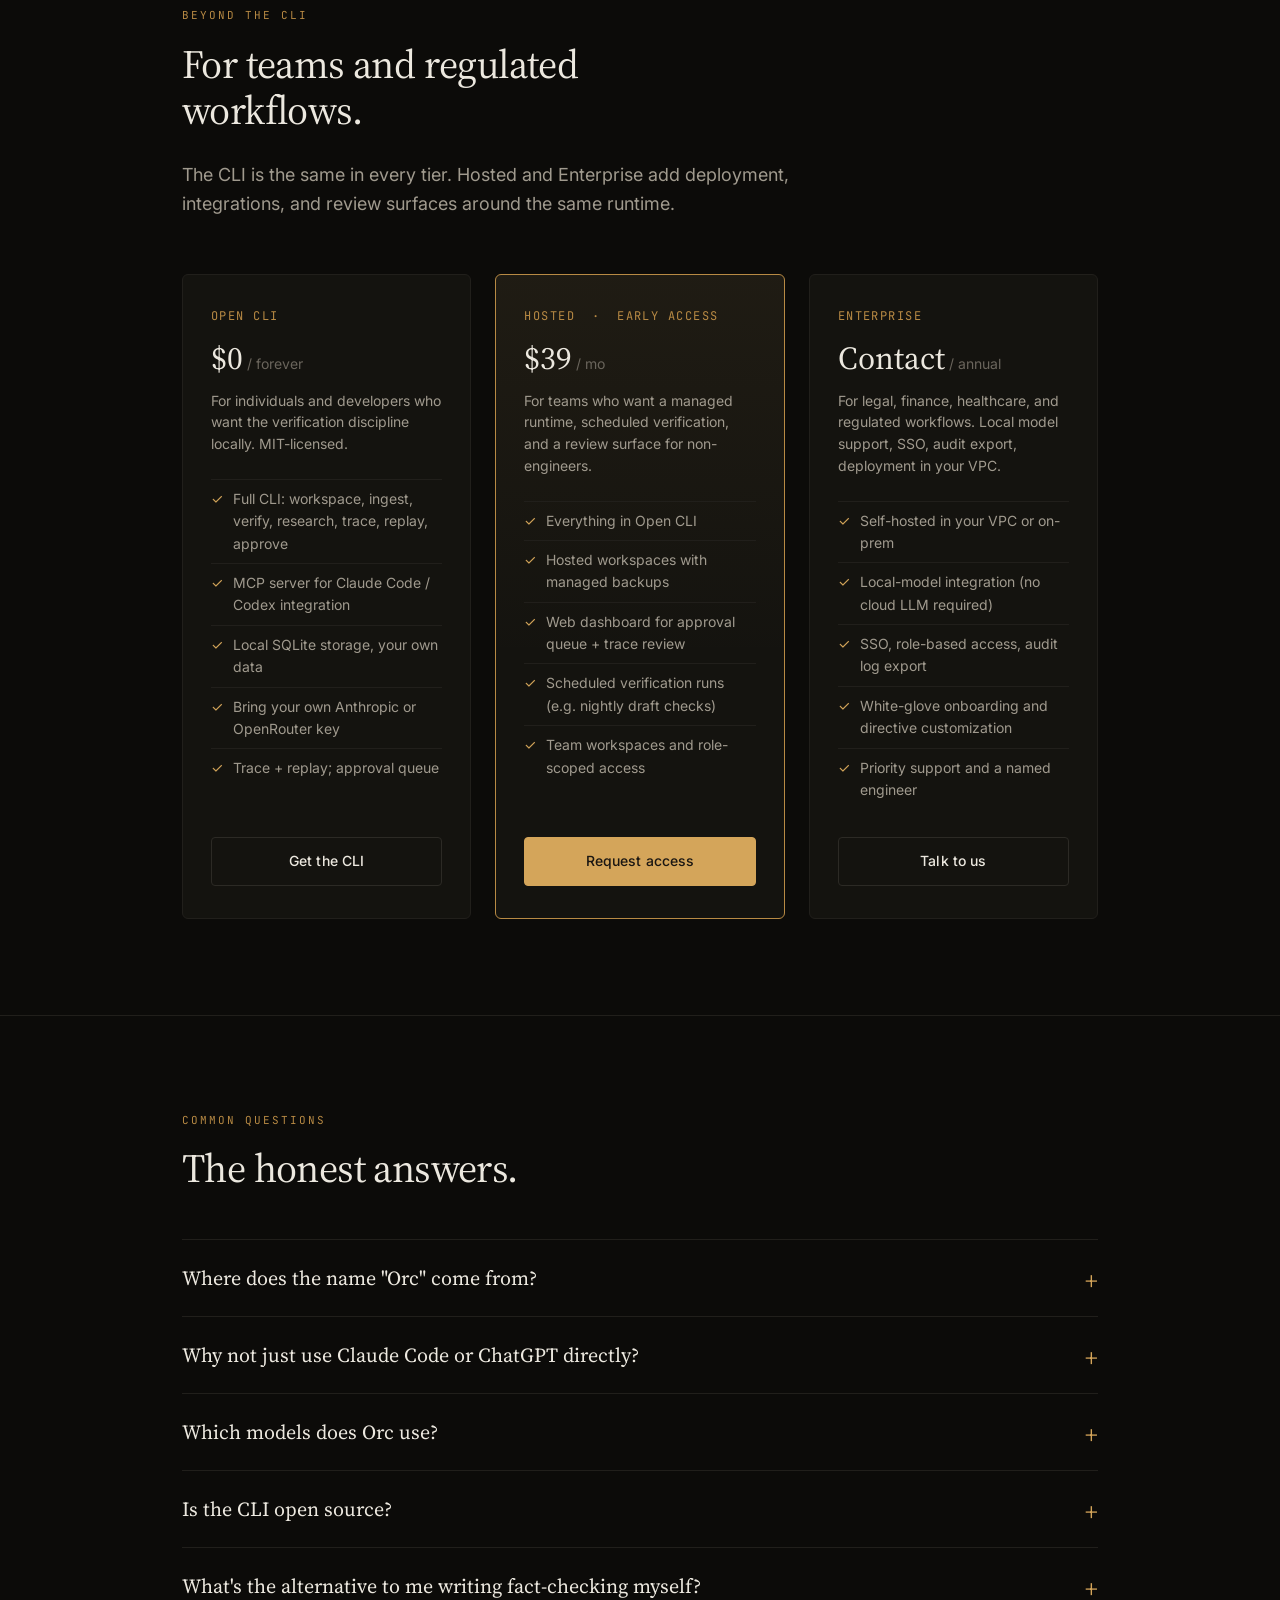
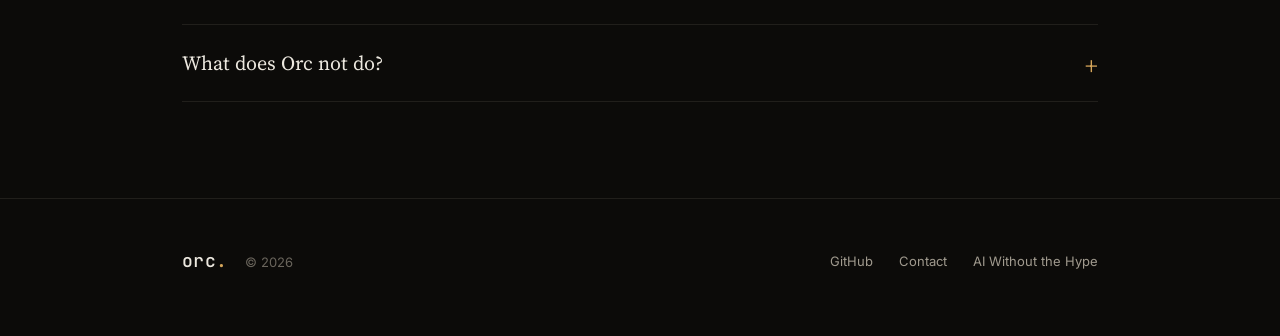
==== commit 951d1fe0: "feat(site): reveal name origin — Orc is short for orchestration Two subtle additions, no layout disr" ====
--- a/site/index.html
+++ b/site/index.html
@@ -526,6 +526,22 @@
       font-weight: 500;
     }
 
+    /* Name note under the hero */
+    .name-note {
+      margin: 24px 0 0;
+      font-size: 13px;
+      color: var(--text-dim);
+      font-family: 'JetBrains Mono', monospace;
+      letter-spacing: 0.02em;
+    }
+    .name-note .logo-mark {
+      font-weight: 500;
+      color: var(--text-mute);
+      margin-right: 8px;
+    }
+    .name-note .logo-mark .dot { color: var(--accent); }
+    .name-note em { color: var(--accent-soft); font-style: italic; }
+
     /* Audience cards */
     .audience-grid {
       display: grid;
@@ -774,6 +790,11 @@
       <span>Built for:</span>
       <strong>research analysts · editorial teams · compliance &amp; legal · agentic-workflow engineers</strong>
     </div>
+
+    <p class="name-note">
+      <span class="logo-mark">orc<span class="dot">.</span></span>
+      <span>short for <em>orchestration</em> — the runtime spawns bounded sub-skills, never free-form agents.</span>
+    </p>
 
     <div class="terminal">
       <div class="terminal-bar">
@@ -1271,6 +1292,16 @@
 
     <div class="faq">
       <details>
+        <summary>Where does the name "Orc" come from?</summary>
+        <div class="answer">
+          Short for <em>orchestration</em>. The architectural distinctive is that Orc spawns bounded
+          sub-skills as tools (the orchestrator-worker pattern from Anthropic's own multi-agent research
+          system) — never free-form agents talking to each other. Each sub-skill runs in its own Run,
+          writes its own trace, returns a structured output, and exits. The orchestration is the moat
+          underneath the verification.
+        </div>
+      </details>
+      <details>
         <summary>Why not just use Claude Code or ChatGPT directly?</summary>
         <div class="answer">
           For one-off questions, you should. Direct LLM chat is faster and free. Orc is for the cases where
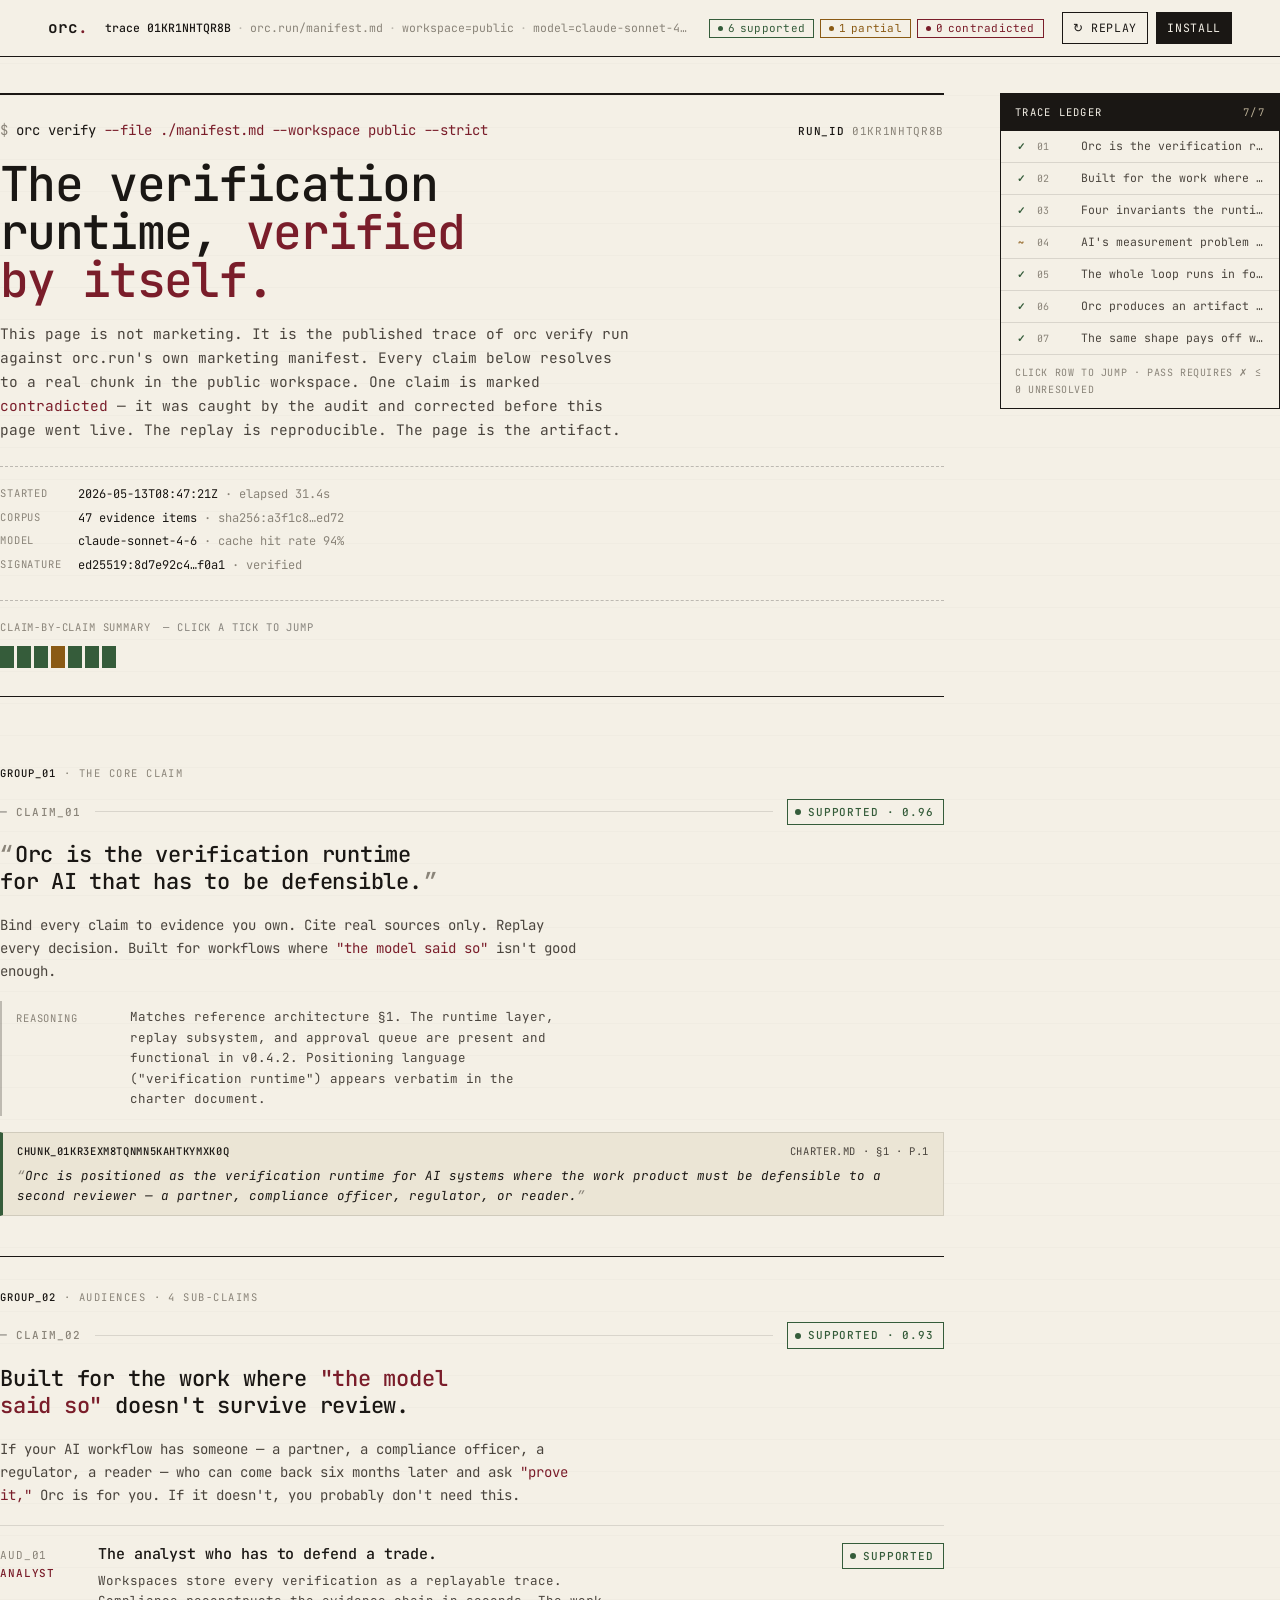
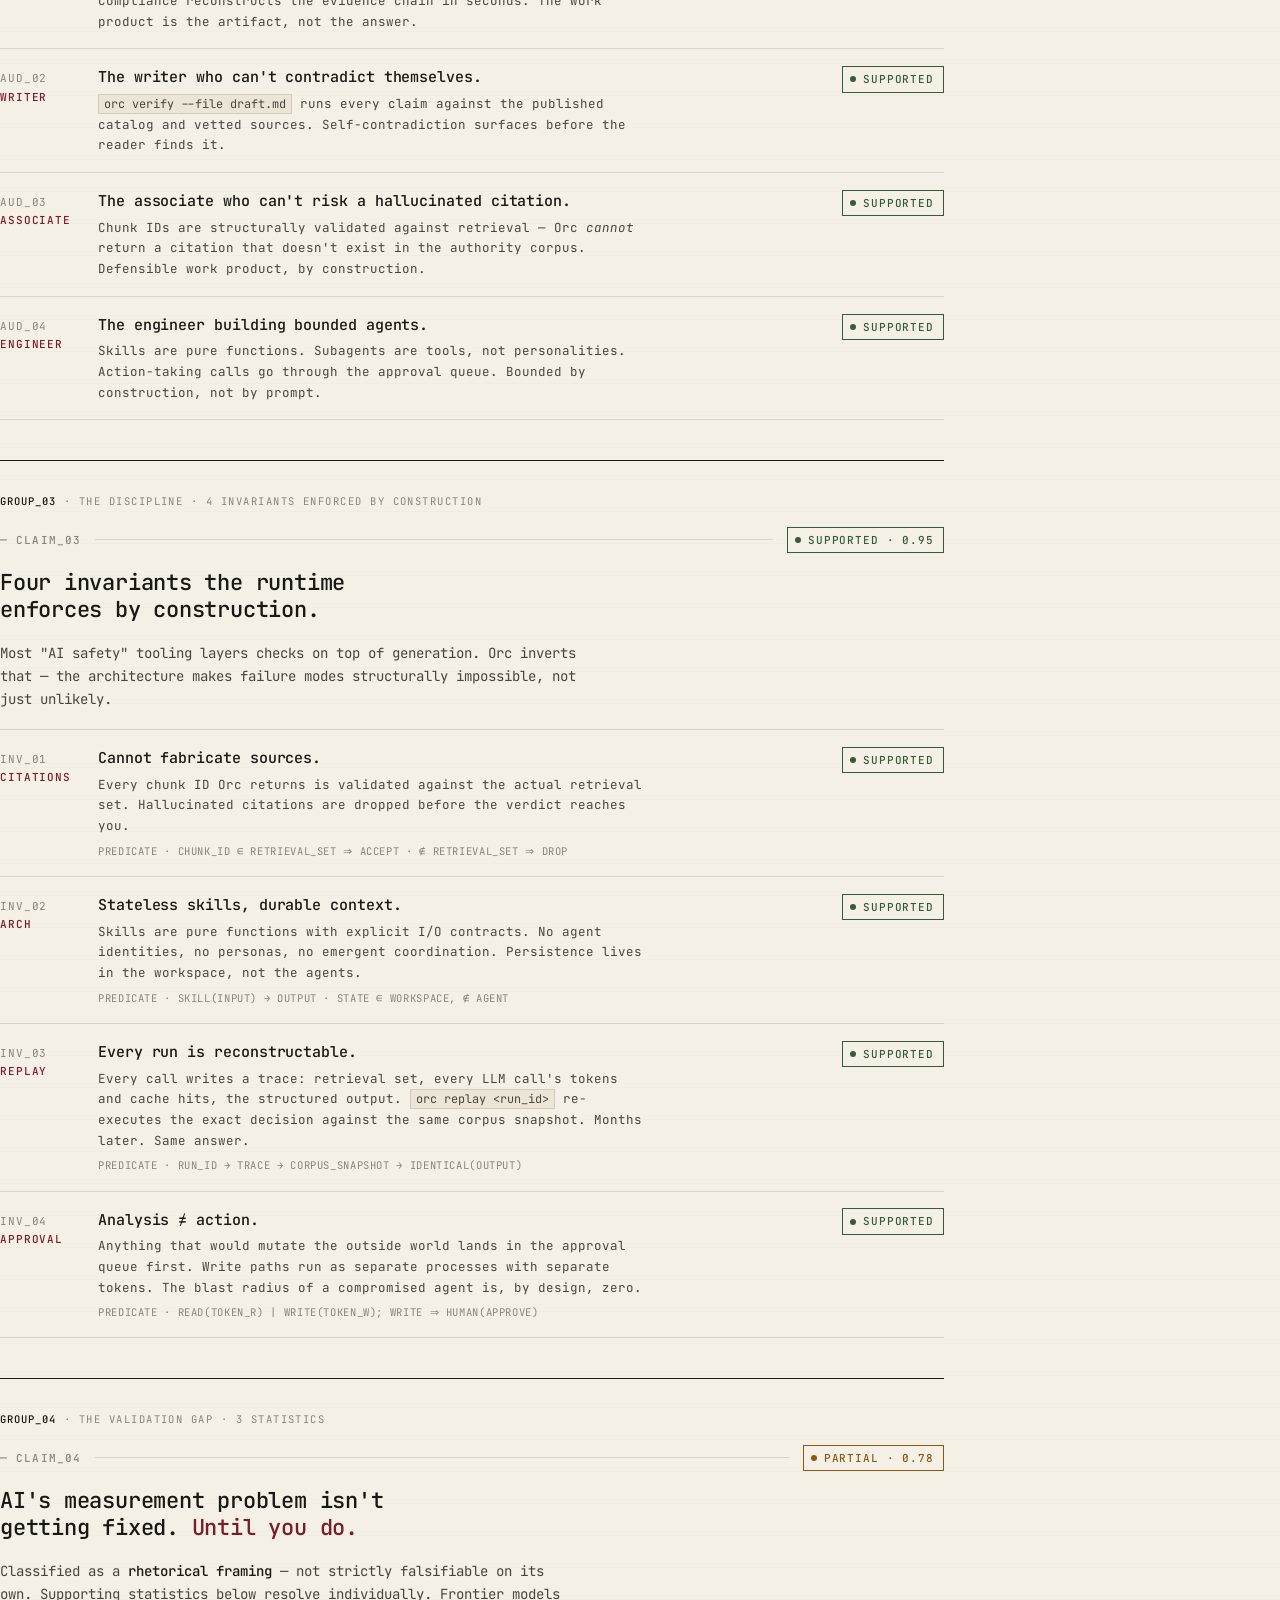
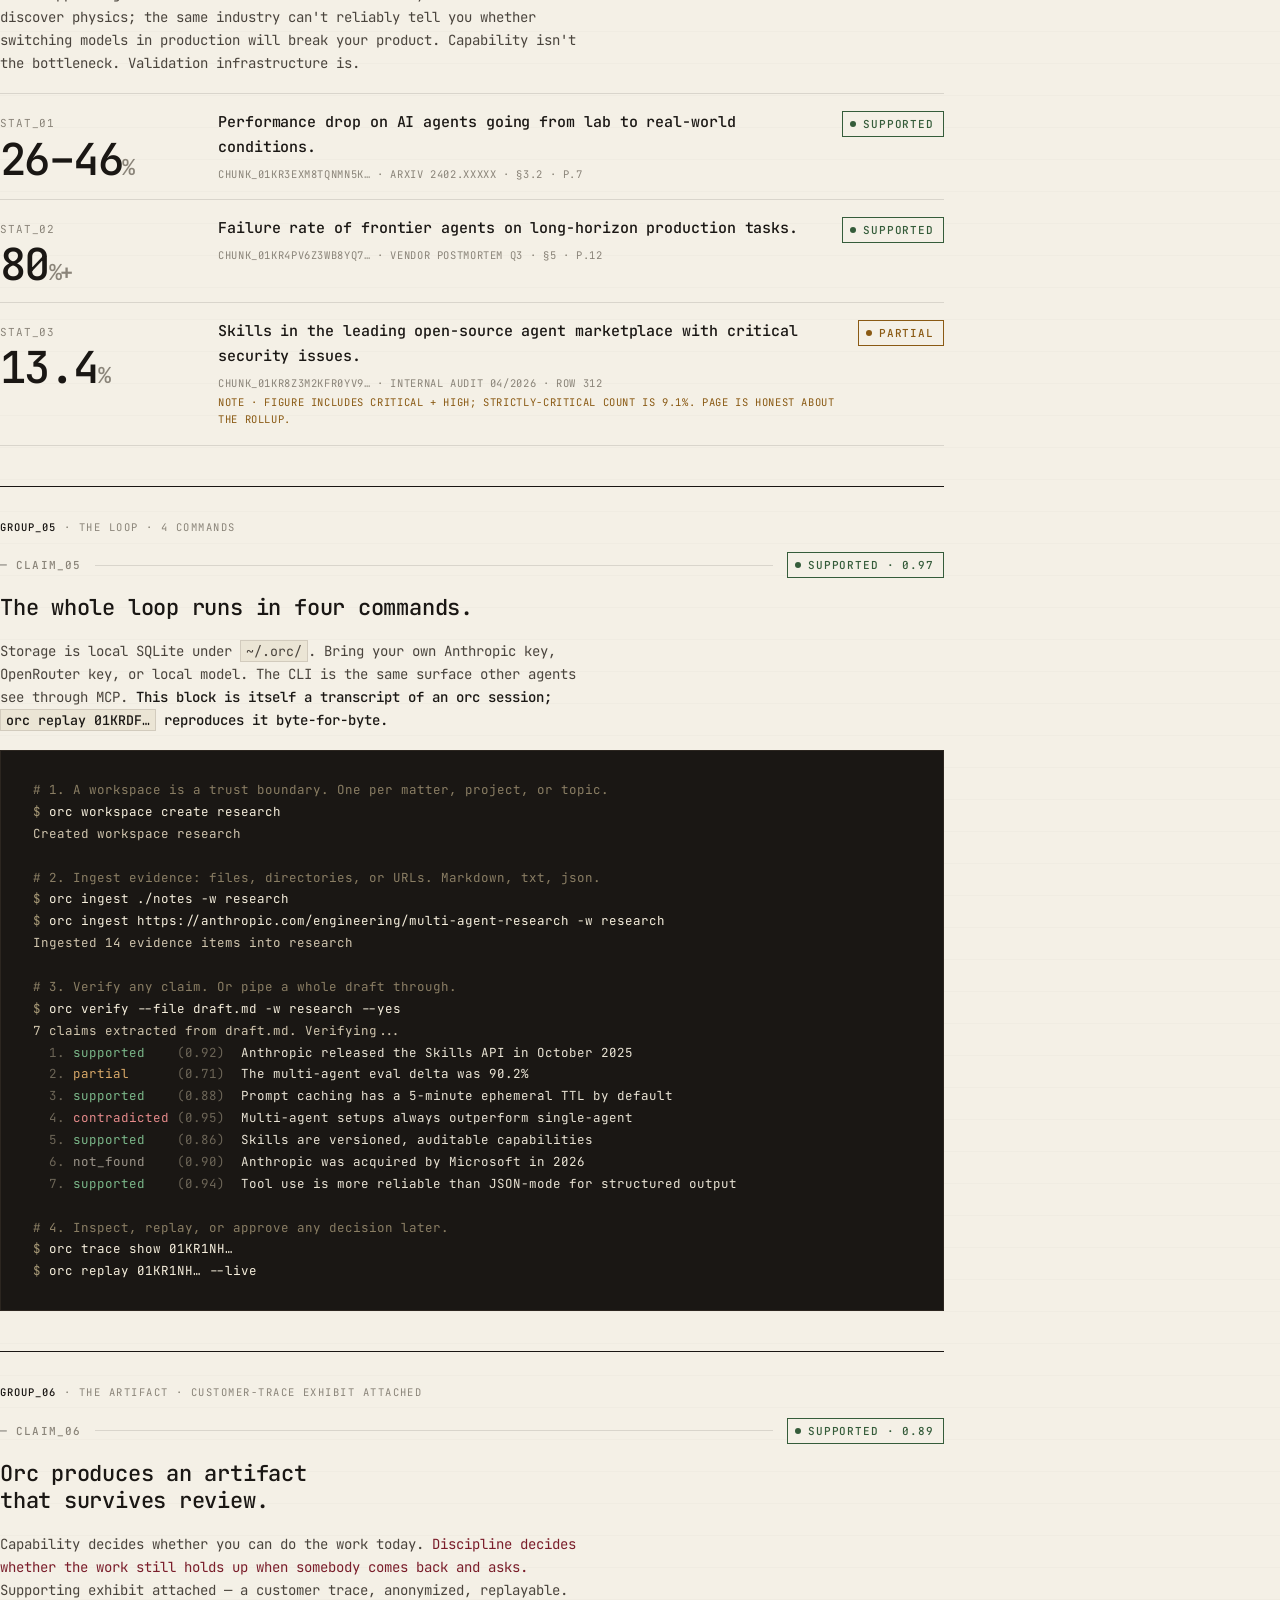
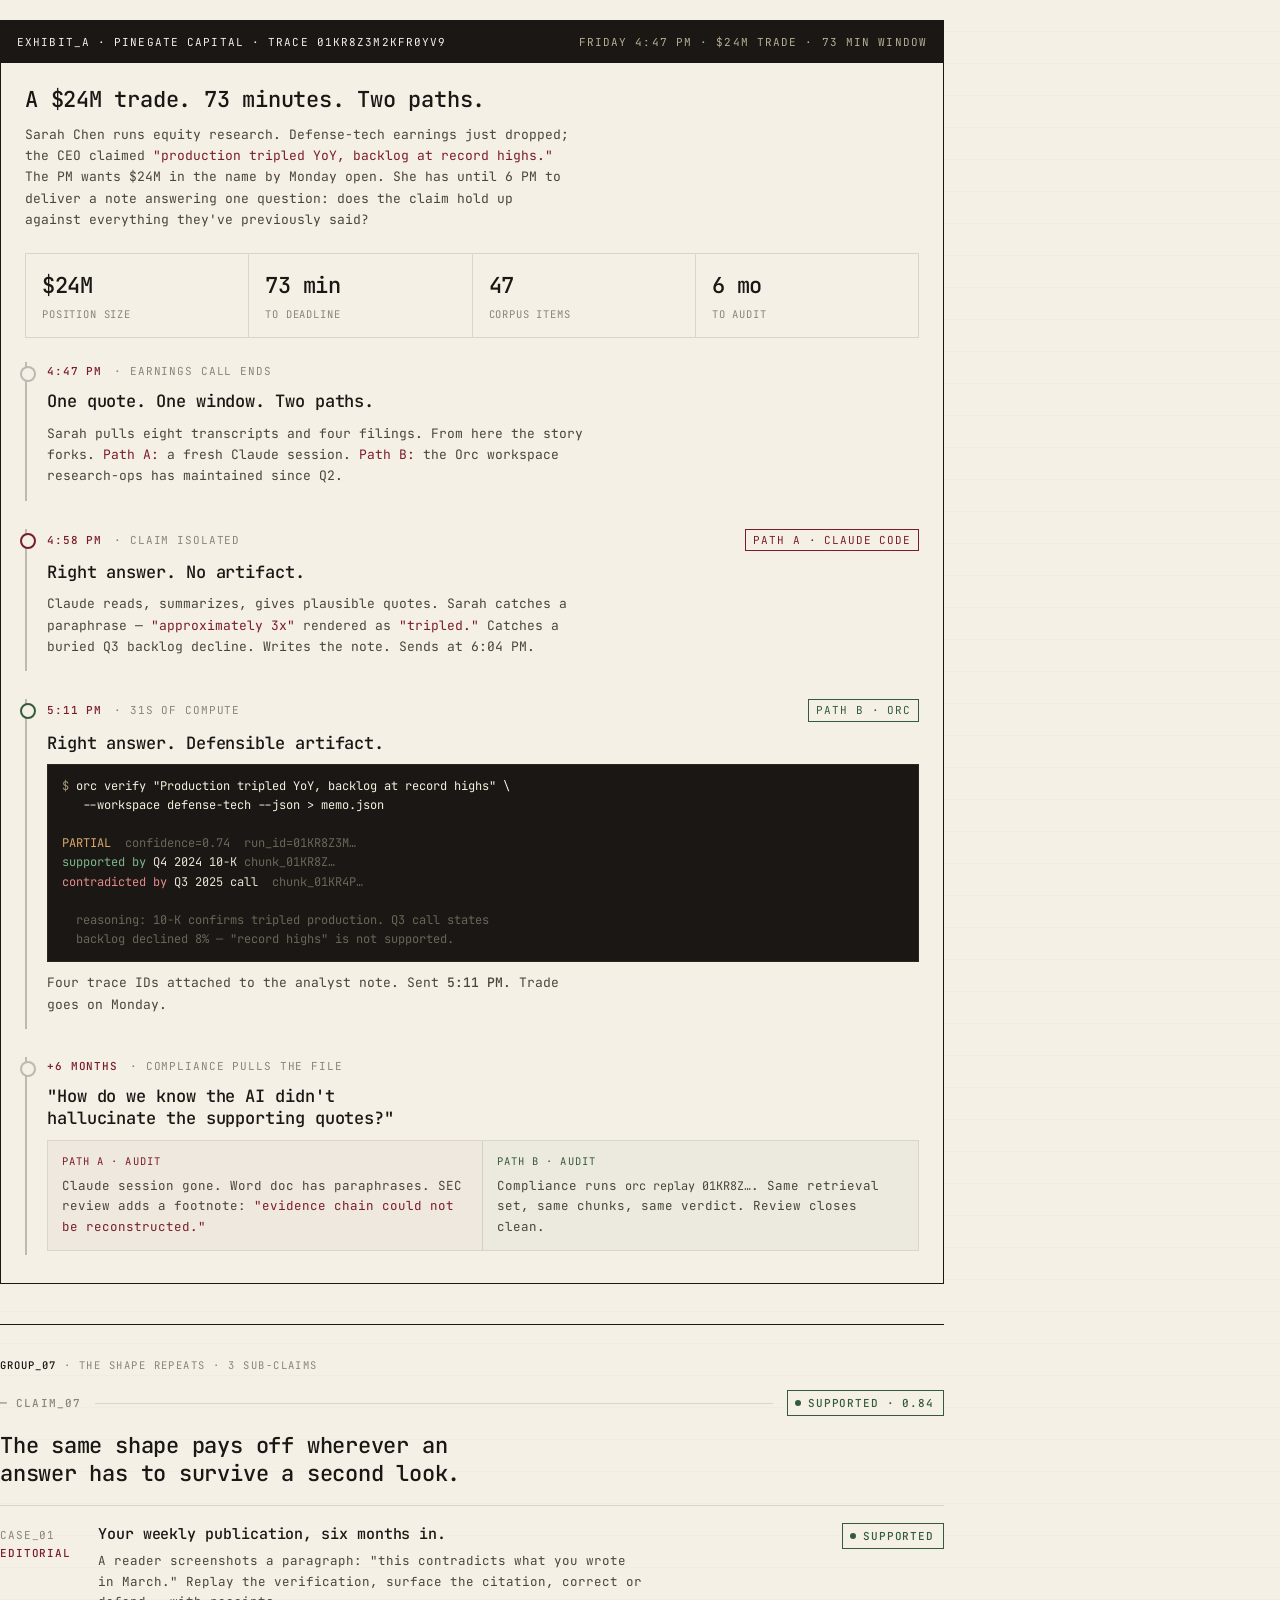
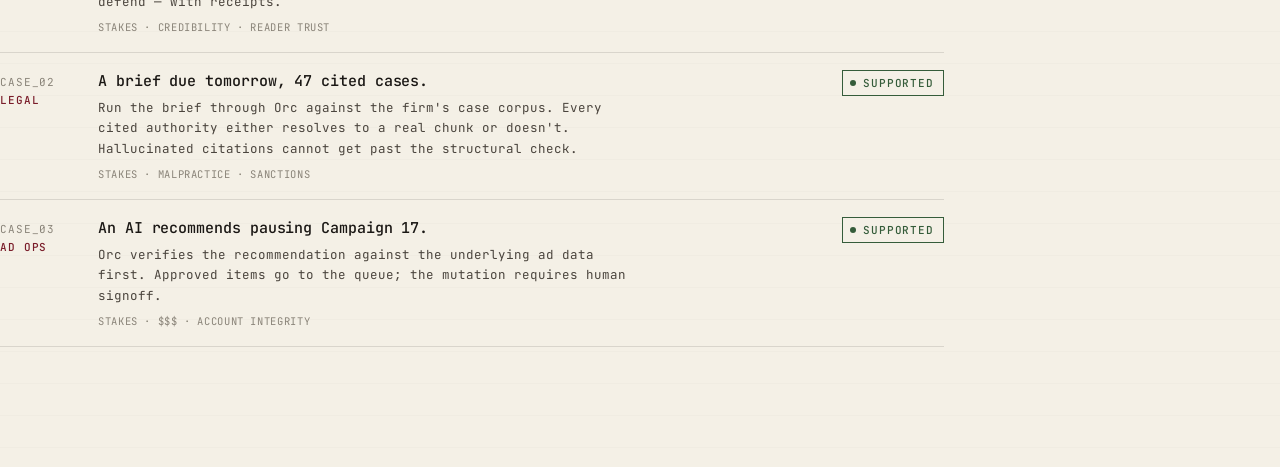
==== commit a91538b9: "feat(site): swap to trace-as-landing design The page IS the artifact, not a description of one. New " ====
--- a/site/index.html
+++ b/site/index.html
@@ -1,1365 +1,469 @@
 <!doctype html>
 <html lang="en">
 <head>
-  <meta charset="utf-8" />
-  <meta name="viewport" content="width=device-width, initial-scale=1" />
-  <title>Orc — AI verification infrastructure</title>
-  <meta name="description" content="Orc is the verification runtime for AI that has to be defensible. Bind every claim to evidence you own. Cite real sources only. Replay every decision." />
-  <link rel="preconnect" href="https://fonts.googleapis.com">
-  <link rel="preconnect" href="https://fonts.gstatic.com" crossorigin>
-  <link href="https://fonts.googleapis.com/css2?family=Source+Serif+4:opsz,wght@8..60,300..700&family=Inter:wght@400;500;600&family=JetBrains+Mono:wght@400;500&display=swap" rel="stylesheet">
-  <style>
-    :root {
-      --bg:        #0c0b09;
-      --bg-elev:   #14130f;
-      --bg-code:   #07070a;
-      --border:    #211f1b;
-      --border-strong: #2c2a25;
-      --text:      #ece8df;
-      --text-mute: #a09a8e;
-      --text-dim:  #6a655c;
-      --accent:    #d4a55a;
-      --accent-soft: #b88a44;
-      --green:     #7faf6d;
-      --red:       #c46f5a;
-      --yellow:    #c9a04a;
-      --magenta:   #b078b0;
-      --maxw:      980px;
-    }
-
-    *, *::before, *::after { box-sizing: border-box; }
-
-    html, body {
-      margin: 0;
-      padding: 0;
-      background: var(--bg);
-      color: var(--text);
-      font-family: 'Inter', -apple-system, BlinkMacSystemFont, system-ui, sans-serif;
-      font-size: 16px;
-      line-height: 1.6;
-      -webkit-font-smoothing: antialiased;
-      -moz-osx-font-smoothing: grayscale;
-    }
-
-    a { color: var(--accent); text-decoration: none; }
-    a:hover { color: var(--text); }
-
-    .container {
-      max-width: var(--maxw);
-      margin: 0 auto;
-      padding: 0 32px;
-    }
-
-    /* Nav */
-    nav {
-      padding: 28px 0;
-      border-bottom: 1px solid var(--border);
-      position: sticky;
-      top: 0;
-      background: rgba(12, 11, 9, 0.92);
-      backdrop-filter: blur(8px);
-      z-index: 10;
-    }
-    .nav-inner {
-      display: flex;
-      align-items: center;
-      justify-content: space-between;
-    }
-    .logo {
-      font-family: 'JetBrains Mono', monospace;
-      font-weight: 500;
-      font-size: 18px;
-      letter-spacing: 0.02em;
-      color: var(--text);
-    }
-    .logo .dot {
-      color: var(--accent);
-    }
-    .nav-right a {
-      color: var(--text-mute);
-      font-size: 14px;
-      margin-left: 28px;
-    }
-    .nav-right a:hover { color: var(--text); }
-    .nav-right .cta {
-      display: inline-block;
-      padding: 6px 14px;
-      border: 1px solid var(--border-strong);
-      border-radius: 4px;
-      color: var(--text);
-    }
-    .nav-right .cta:hover {
-      border-color: var(--accent);
-      color: var(--accent);
-    }
-
-    /* Hero */
-    .hero {
-      padding: 96px 0 80px;
-    }
-    .pre-headline {
-      font-family: 'JetBrains Mono', monospace;
-      font-size: 12px;
-      letter-spacing: 0.15em;
-      text-transform: uppercase;
-      color: var(--accent-soft);
-      margin-bottom: 24px;
-    }
-    h1 {
-      font-family: 'Source Serif 4', Georgia, serif;
-      font-weight: 400;
-      font-size: 60px;
-      line-height: 1.05;
-      letter-spacing: -0.02em;
-      margin: 0 0 28px;
-      color: var(--text);
-      max-width: 14ch;
-    }
-    h1 em {
-      font-style: italic;
-      color: var(--accent);
-    }
-    .hero-sub {
-      font-size: 19px;
-      color: var(--text-mute);
-      max-width: 60ch;
-      line-height: 1.55;
-      margin-bottom: 40px;
-    }
-    .hero-cta {
-      display: flex;
-      gap: 14px;
-      align-items: center;
-      flex-wrap: wrap;
-    }
-    .btn {
-      display: inline-block;
-      padding: 12px 22px;
-      border-radius: 4px;
-      font-size: 14px;
-      font-weight: 500;
-      letter-spacing: 0.01em;
-      transition: background 0.15s, border-color 0.15s;
-      cursor: pointer;
-    }
-    .btn-primary {
-      background: var(--accent);
-      color: #1a1612;
-      border: 1px solid var(--accent);
-    }
-    .btn-primary:hover {
-      background: #e4b56a;
-      color: #1a1612;
-    }
-    .btn-secondary {
-      background: transparent;
-      color: var(--text);
-      border: 1px solid var(--border-strong);
-    }
-    .btn-secondary:hover {
-      border-color: var(--accent);
-      color: var(--accent);
-    }
-
-    /* Terminal */
-    .terminal {
-      margin-top: 64px;
-      background: var(--bg-code);
-      border: 1px solid var(--border);
-      border-radius: 6px;
-      overflow: hidden;
-    }
-    .terminal-bar {
-      display: flex;
-      align-items: center;
-      gap: 8px;
-      padding: 10px 14px;
-      background: var(--bg-elev);
-      border-bottom: 1px solid var(--border);
-    }
-    .terminal-bar .dot-circle {
-      width: 10px; height: 10px; border-radius: 50%;
-      background: var(--border-strong);
-    }
-    .terminal-bar .title {
-      font-family: 'JetBrains Mono', monospace;
-      font-size: 11px;
-      color: var(--text-dim);
-      margin-left: auto;
-    }
-    pre.code, .terminal pre {
-      font-family: 'JetBrains Mono', monospace;
-      font-size: 13px;
-      line-height: 1.65;
-      margin: 0;
-      padding: 24px;
-      overflow-x: auto;
-      color: var(--text);
-    }
-    .prompt { color: var(--accent-soft); }
-    .cmd    { color: var(--text); }
-    .out    { color: var(--text-mute); }
-    .ok     { color: var(--green); font-weight: 500; }
-    .bad    { color: var(--red); font-weight: 500; }
-    .warn   { color: var(--yellow); font-weight: 500; }
-    .dim    { color: var(--text-dim); }
-    .id     { color: var(--magenta); }
-
-    /* Sections */
-    section {
-      padding: 96px 0;
-      border-top: 1px solid var(--border);
-    }
-    .eyebrow {
-      font-family: 'JetBrains Mono', monospace;
-      font-size: 11px;
-      letter-spacing: 0.18em;
-      text-transform: uppercase;
-      color: var(--accent-soft);
-      margin-bottom: 16px;
-    }
-    h2 {
-      font-family: 'Source Serif 4', Georgia, serif;
-      font-weight: 400;
-      font-size: 40px;
-      line-height: 1.15;
-      letter-spacing: -0.015em;
-      color: var(--text);
-      margin: 0 0 28px;
-      max-width: 22ch;
-    }
-    h2 em { font-style: italic; color: var(--accent); }
-    h3 {
-      font-family: 'Source Serif 4', Georgia, serif;
-      font-weight: 500;
-      font-size: 22px;
-      line-height: 1.3;
-      margin: 0 0 12px;
-      color: var(--text);
-    }
-    .lede {
-      font-size: 18px;
-      color: var(--text-mute);
-      max-width: 64ch;
-      line-height: 1.6;
-    }
-
-    /* Stats strip */
-    .stats {
-      display: grid;
-      grid-template-columns: repeat(3, 1fr);
-      gap: 40px;
-      margin-top: 56px;
-    }
-    .stat {
-      border-left: 2px solid var(--accent-soft);
-      padding-left: 20px;
-    }
-    .stat-num {
-      font-family: 'Source Serif 4', Georgia, serif;
-      font-size: 38px;
-      font-weight: 400;
-      color: var(--text);
-      line-height: 1;
-      margin-bottom: 6px;
-    }
-    .stat-label {
-      color: var(--text-mute);
-      font-size: 14px;
-      line-height: 1.5;
-    }
-
-    /* Feature grid */
-    .features {
-      display: grid;
-      grid-template-columns: repeat(2, 1fr);
-      gap: 1px;
-      background: var(--border);
-      border: 1px solid var(--border);
-      border-radius: 6px;
-      overflow: hidden;
-      margin-top: 56px;
-    }
-    .feature {
-      background: var(--bg);
-      padding: 36px 32px;
-    }
-    .feature .num {
-      font-family: 'JetBrains Mono', monospace;
-      font-size: 12px;
-      color: var(--accent-soft);
-      margin-bottom: 16px;
-    }
-    .feature p {
-      color: var(--text-mute);
-      margin: 0;
-      font-size: 15px;
-      line-height: 1.6;
-    }
-
-    /* Use case cards */
-    .cards {
-      display: grid;
-      grid-template-columns: repeat(3, 1fr);
-      gap: 24px;
-      margin-top: 56px;
-    }
-    .card {
-      background: var(--bg-elev);
-      border: 1px solid var(--border);
-      border-radius: 6px;
-      padding: 28px;
-    }
-    .card .tag {
-      display: inline-block;
-      font-family: 'JetBrains Mono', monospace;
-      font-size: 11px;
-      color: var(--accent-soft);
-      letter-spacing: 0.06em;
-      padding: 3px 8px;
-      border: 1px solid var(--accent-soft);
-      border-radius: 3px;
-      margin-bottom: 18px;
-    }
-    .card p {
-      color: var(--text-mute);
-      margin: 0 0 14px;
-      font-size: 14.5px;
-      line-height: 1.6;
-    }
-    .card .example {
-      font-family: 'JetBrains Mono', monospace;
-      font-size: 12px;
-      color: var(--text-dim);
-      border-top: 1px solid var(--border);
-      padding-top: 14px;
-      margin-top: 14px;
-    }
-
-    /* Compare table */
-    .compare {
-      width: 100%;
-      border-collapse: collapse;
-      margin-top: 48px;
-      font-size: 14.5px;
-    }
-    .compare th, .compare td {
-      text-align: left;
-      padding: 18px 16px;
-      border-bottom: 1px solid var(--border);
-      vertical-align: top;
-    }
-    .compare th {
-      color: var(--text-mute);
-      font-weight: 500;
-      font-size: 12px;
-      letter-spacing: 0.1em;
-      text-transform: uppercase;
-      border-bottom: 1px solid var(--border-strong);
-    }
-    .compare td.label {
-      color: var(--text);
-      font-weight: 500;
-      width: 32%;
-    }
-    .compare td.orc {
-      background: rgba(212, 165, 90, 0.05);
-      color: var(--text);
-    }
-    .compare td.other {
-      color: var(--text-mute);
-    }
-
-    /* Pull quote */
-    blockquote.pull {
-      margin: 0;
-      padding: 40px 0;
-      font-family: 'Source Serif 4', Georgia, serif;
-      font-size: 28px;
-      font-style: italic;
-      line-height: 1.4;
-      color: var(--text);
-      max-width: 32ch;
-      border-left: 3px solid var(--accent);
-      padding-left: 36px;
-    }
-    blockquote.pull cite {
-      display: block;
-      margin-top: 18px;
-      font-size: 14px;
-      font-style: normal;
-      color: var(--text-dim);
-      font-family: 'Inter', sans-serif;
-    }
-
-    /* Pricing */
-    .tiers {
-      display: grid;
-      grid-template-columns: repeat(3, 1fr);
-      gap: 24px;
-      margin-top: 56px;
-    }
-    .tier {
-      background: var(--bg-elev);
-      border: 1px solid var(--border);
-      border-radius: 6px;
-      padding: 32px 28px;
-      display: flex;
-      flex-direction: column;
-    }
-    .tier.featured {
-      border-color: var(--accent-soft);
-      background: linear-gradient(180deg, rgba(212,165,90,0.06), rgba(212,165,90,0.0) 60%), var(--bg-elev);
-    }
-    .tier-name {
-      font-family: 'JetBrains Mono', monospace;
-      font-size: 12px;
-      letter-spacing: 0.12em;
-      text-transform: uppercase;
-      color: var(--accent-soft);
-      margin-bottom: 14px;
-    }
-    .tier-price {
-      font-family: 'Source Serif 4', Georgia, serif;
-      font-size: 32px;
-      color: var(--text);
-      margin-bottom: 6px;
-      line-height: 1.1;
-    }
-    .tier-price .per {
-      font-size: 14px;
-      color: var(--text-dim);
-      font-family: 'Inter', sans-serif;
-    }
-    .tier-blurb {
-      color: var(--text-mute);
-      font-size: 14px;
-      margin: 8px 0 24px;
-      line-height: 1.55;
-    }
-    .tier ul {
-      list-style: none;
-      padding: 0;
-      margin: 0 0 28px;
-    }
-    .tier ul li {
-      padding: 8px 0;
-      color: var(--text-mute);
-      font-size: 14px;
-      border-top: 1px solid var(--border);
-      display: flex;
-      align-items: flex-start;
-      gap: 10px;
-    }
-    .tier ul li::before {
-      content: '✓';
-      color: var(--accent);
-      flex-shrink: 0;
-    }
-    .tier .btn { margin-top: auto; text-align: center; }
-
-    /* FAQ */
-    .faq {
-      margin-top: 48px;
-    }
-    .faq details {
-      border-top: 1px solid var(--border);
-      padding: 22px 0;
-    }
-    .faq details:last-child { border-bottom: 1px solid var(--border); }
-    .faq summary {
-      cursor: pointer;
-      font-family: 'Source Serif 4', Georgia, serif;
-      font-size: 20px;
-      color: var(--text);
-      list-style: none;
-      position: relative;
-      padding-right: 30px;
-    }
-    .faq summary::-webkit-details-marker { display: none; }
-    .faq summary::after {
-      content: '+';
-      position: absolute;
-      right: 0;
-      top: 0;
-      color: var(--accent);
-      font-size: 24px;
-      transition: transform 0.2s;
-    }
-    .faq details[open] summary::after { content: '−'; }
-    .faq .answer {
-      margin-top: 14px;
-      color: var(--text-mute);
-      max-width: 64ch;
-      line-height: 1.6;
-    }
-
-    /* Footer */
-    footer {
-      border-top: 1px solid var(--border);
-      padding: 48px 0 64px;
-      color: var(--text-dim);
-      font-size: 13px;
-    }
-    .foot-inner {
-      display: flex;
-      justify-content: space-between;
-      align-items: center;
-      flex-wrap: wrap;
-      gap: 16px;
-    }
-    footer a { color: var(--text-mute); margin-left: 22px; }
-    footer a:hover { color: var(--text); }
-
-    /* Audience tag under hero */
-    .audience-tag {
-      margin-top: 36px;
-      padding-top: 24px;
-      border-top: 1px solid var(--border);
-      color: var(--text-dim);
-      font-size: 13px;
-      font-family: 'JetBrains Mono', monospace;
-      letter-spacing: 0.04em;
-    }
-    .audience-tag strong {
-      color: var(--text-mute);
-      font-weight: 500;
-    }
-
-    /* Name note under the hero */
-    .name-note {
-      margin: 24px 0 0;
-      font-size: 13px;
-      color: var(--text-dim);
-      font-family: 'JetBrains Mono', monospace;
-      letter-spacing: 0.02em;
-    }
-    .name-note .logo-mark {
-      font-weight: 500;
-      color: var(--text-mute);
-      margin-right: 8px;
-    }
-    .name-note .logo-mark .dot { color: var(--accent); }
-    .name-note em { color: var(--accent-soft); font-style: italic; }
-
-    /* Audience cards */
-    .audience-grid {
-      display: grid;
-      grid-template-columns: repeat(2, 1fr);
-      gap: 24px;
-      margin-top: 56px;
-    }
-    .persona {
-      background: var(--bg-elev);
-      border: 1px solid var(--border);
-      border-radius: 6px;
-      padding: 30px 28px;
-      position: relative;
-    }
-    .persona .role {
-      font-family: 'JetBrains Mono', monospace;
-      font-size: 11px;
-      letter-spacing: 0.14em;
-      text-transform: uppercase;
-      color: var(--accent-soft);
-      margin-bottom: 14px;
-    }
-    .persona h3 { margin: 0 0 14px; font-size: 20px; }
-    .persona .pain {
-      color: var(--text-mute);
-      font-size: 14.5px;
-      line-height: 1.55;
-      margin: 0 0 16px;
-      font-style: italic;
-    }
-    .persona .relief {
-      color: var(--text);
-      font-size: 14.5px;
-      line-height: 1.55;
-      margin: 0;
-      padding-top: 16px;
-      border-top: 1px solid var(--border);
-    }
-    .persona .relief strong { color: var(--accent); }
-
-    /* Scenario — Sarah's Friday (before/after) */
-    .scenario-meta {
-      display: flex;
-      flex-wrap: wrap;
-      gap: 32px;
-      margin-top: 32px;
-      padding: 20px 28px;
-      background: var(--bg-elev);
-      border-left: 3px solid var(--accent);
-      border-radius: 0 6px 6px 0;
-      font-family: 'JetBrains Mono', monospace;
-      font-size: 13px;
-    }
-    .scenario-meta div { color: var(--text-mute); }
-    .scenario-meta div strong {
-      color: var(--text);
-      font-family: 'Source Serif 4', Georgia, serif;
-      font-size: 18px;
-      display: block;
-      margin-bottom: 2px;
-      font-weight: 500;
-    }
-
-    .split {
-      display: grid;
-      grid-template-columns: 1fr 1fr;
-      gap: 24px;
-      margin-top: 48px;
-    }
-    .col {
-      border: 1px solid var(--border);
-      border-radius: 6px;
-      padding: 30px 28px;
-      background: var(--bg-elev);
-    }
-    .col.bad {
-      background: linear-gradient(180deg, rgba(196,111,90,0.04), transparent 50%), var(--bg-elev);
-      border-color: rgba(196,111,90,0.25);
-    }
-    .col.good {
-      background: linear-gradient(180deg, rgba(212,165,90,0.06), transparent 50%), var(--bg-elev);
-      border-color: rgba(212,165,90,0.35);
-    }
-    .col .label {
-      font-family: 'JetBrains Mono', monospace;
-      font-size: 11px;
-      letter-spacing: 0.14em;
-      text-transform: uppercase;
-      margin-bottom: 10px;
-    }
-    .col.bad  .label { color: var(--red); }
-    .col.good .label { color: var(--accent); }
-    .col h3 { font-size: 20px; margin: 0 0 18px; }
-    .col ol {
-      padding-left: 18px;
-      margin: 0 0 18px;
-      color: var(--text-mute);
-      font-size: 14px;
-      line-height: 1.6;
-    }
-    .col ol li { padding: 6px 0; }
-    .col ol li strong { color: var(--text); font-weight: 500; }
-    .col .outcome {
-      margin-top: 18px;
-      padding: 18px 0 0;
-      border-top: 1px solid var(--border);
-      font-size: 14.5px;
-      line-height: 1.55;
-    }
-    .col.bad  .outcome { color: var(--text-mute); }
-    .col.good .outcome { color: var(--text); }
-    .col .outcome .verdict {
-      font-family: 'JetBrains Mono', monospace;
-      font-size: 11px;
-      letter-spacing: 0.12em;
-      text-transform: uppercase;
-      display: block;
-      margin-bottom: 8px;
-    }
-    .col.bad  .outcome .verdict { color: var(--red); }
-    .col.good .outcome .verdict { color: var(--green); }
-
-    .scenario-payoff {
-      margin-top: 48px;
-      padding: 32px 36px;
-      border: 1px solid var(--accent-soft);
-      border-radius: 6px;
-      background: linear-gradient(180deg, rgba(212,165,90,0.05), transparent 60%);
-    }
-    .scenario-payoff p {
-      margin: 0;
-      font-family: 'Source Serif 4', Georgia, serif;
-      font-size: 21px;
-      line-height: 1.45;
-      color: var(--text);
-    }
-    .scenario-payoff em { color: var(--accent); font-style: italic; }
-
-    /* Mini scenarios */
-    .mini-scenarios {
-      display: grid;
-      grid-template-columns: repeat(3, 1fr);
-      gap: 22px;
-      margin-top: 56px;
-    }
-    .mini {
-      background: var(--bg-elev);
-      border: 1px solid var(--border);
-      border-radius: 6px;
-      padding: 26px;
-    }
-    .mini .role {
-      font-family: 'JetBrains Mono', monospace;
-      font-size: 11px;
-      letter-spacing: 0.12em;
-      text-transform: uppercase;
-      color: var(--accent-soft);
-      margin-bottom: 10px;
-    }
-    .mini h3 { font-size: 17px; margin: 0 0 12px; }
-    .mini p {
-      color: var(--text-mute);
-      font-size: 13.5px;
-      line-height: 1.55;
-      margin: 0;
-    }
-    .mini .stakes {
-      margin-top: 14px;
-      padding-top: 14px;
-      border-top: 1px solid var(--border);
-      color: var(--text);
-      font-size: 13px;
-      font-family: 'JetBrains Mono', monospace;
-    }
-
-    /* Install block */
-    .install-block {
-      margin: 56px 0 0;
-      padding: 36px 0;
-      border-top: 1px solid var(--border);
-      border-bottom: 1px solid var(--border);
-      display: grid;
-      grid-template-columns: 1fr 1fr;
-      gap: 48px;
-      align-items: center;
-    }
-    .install-block code.line {
-      display: block;
-      background: var(--bg-code);
-      color: var(--text);
-      font-family: 'JetBrains Mono', monospace;
-      font-size: 14px;
-      padding: 18px 22px;
-      border-radius: 4px;
-      border: 1px solid var(--border);
-    }
-    .install-block code.line .prompt { color: var(--accent-soft); margin-right: 10px; }
-    .install-block p { color: var(--text-mute); font-size: 14.5px; line-height: 1.55; margin: 0; }
-
-    /* Responsive */
-    @media (max-width: 760px) {
-      h1 { font-size: 40px; }
-      h2 { font-size: 30px; }
-      .hero { padding: 56px 0 48px; }
-      section { padding: 64px 0; }
-      .stats, .features, .cards, .tiers, .audience-grid, .split,
-      .mini-scenarios, .install-block { grid-template-columns: 1fr; }
-      .scenario-payoff p { font-size: 17px; }
-      .scenario-meta { gap: 16px; padding: 16px 18px; }
-      .features { gap: 1px; }
-      .nav-right a { margin-left: 16px; }
-      .nav-right a:not(.cta) { display: none; }
-    }
-  </style>
+<meta charset="utf-8">
+<meta name="viewport" content="width=device-width,initial-scale=1">
+<title>orc — trace 01KR1NHTQR8B · /manifest.md</title>
+<link rel="preconnect" href="https://fonts.googleapis.com">
+<link rel="preconnect" href="https://fonts.gstatic.com" crossorigin>
+<link href="https://fonts.googleapis.com/css2?family=JetBrains+Mono:wght@400;500;600&display=swap" rel="stylesheet">
+<link rel="stylesheet" href="trace.css">
 </head>
 <body>
 
-<nav>
-  <div class="container nav-inner">
-    <div class="logo">orc<span class="dot">.</span></div>
-    <div class="nav-right">
-      <a href="#audience">Who it's for</a>
-      <a href="#scenario">Scenario</a>
-      <a href="#moat">Moat</a>
-      <a href="#install">Install</a>
-      <a class="cta" href="#install">Get the CLI</a>
-    </div>
-  </div>
-</nav>
-
-<header class="hero">
-  <div class="container">
-    <div class="pre-headline">AI verification infrastructure</div>
-    <h1>AI that <em>can't fabricate</em> its sources.</h1>
-    <p class="hero-sub">
-      Orc is the verification runtime for AI that has to be defensible. Bind every claim to evidence you own.
-      Cite real sources only. Replay every decision. Built for workflows where <em>"the model said so"</em>
-      isn't good enough.
-    </p>
-    <div class="hero-cta">
-      <a class="btn btn-primary" href="#install">Install the CLI</a>
-      <a class="btn btn-secondary" href="#scenario">See it in action</a>
-    </div>
-
-    <div class="audience-tag">
-      <span>Built for:</span>
-      <strong>research analysts · editorial teams · compliance &amp; legal · agentic-workflow engineers</strong>
-    </div>
-
-    <p class="name-note">
-      <span class="logo-mark">orc<span class="dot">.</span></span>
-      <span>short for <em>orchestration</em> — the runtime spawns bounded sub-skills, never free-form agents.</span>
-    </p>
-
-    <div class="terminal">
-      <div class="terminal-bar">
-        <span class="dot-circle"></span>
-        <span class="dot-circle"></span>
-        <span class="dot-circle"></span>
-        <span class="title">~/orc — verifying a claim against your corpus</span>
-      </div>
-      <pre><span class="prompt">$</span> <span class="cmd">orc verify "Anthropic's multi-agent system improved evals by 90.2%" -w research</span>
-
-<span class="warn">PARTIAL</span>  confidence=0.85
-<span class="dim">claim:</span> Anthropic's multi-agent system improved evals by 90.2%
-<span class="dim">reasoning:</span> Chunks <span class="id">01KR3...</span> and <span class="id">01KR4...</span> confirm the 90.2% figure but
-the corpus describes "internal research evaluation," not eval-suite delta —
-the claim's wording is slightly broader than the corpus supports.
-
-<span class="ok">supporting evidence</span> (2):
-  Multi-agent research system — Performance gains
-  "...a multi-agent system with Claude Opus 4 as the lead agent and Claude
-   Sonnet 4 subagents outperformed a single-Opus baseline by 90.2%..."
-  <span class="dim">chunk_id=</span><span class="id">01KR3EXM8TQNMN5KAHTKYMXK0Q</span>
-
-<span class="dim">model=claude-sonnet-4-6  run_id=</span><span class="id">01KR1NHTQ...</span></pre>
+<header class="topbar">
+  <div class="wrap topbar-inner">
+    <a class="tb-mark" href="#">orc</a>
+    <div class="tb-meta">
+      <b>trace 01KR1NHTQR8B</b><span class="sep">·</span>orc.run/manifest.md<span class="sep">·</span>workspace=public<span class="sep">·</span>model=claude-sonnet-4-6
+    </div>
+    <div class="tb-counters" id="tb-counters">
+      <span class="tb-count ok"><span id="cnt-ok">0</span> supported</span>
+      <span class="tb-count warn"><span id="cnt-warn">0</span> partial</span>
+      <span class="tb-count bad"><span id="cnt-bad">0</span> contradicted</span>
+    </div>
+    <div class="tb-actions">
+      <button class="tb-btn" id="replay-btn">↻ replay</button>
+      <a class="tb-btn primary" href="#install">install</a>
     </div>
   </div>
 </header>
 
-<section id="audience">
-  <div class="container">
-    <div class="eyebrow">Who Orc is for</div>
-    <h2>Built for the work where <em>"the model said so"</em> doesn't survive review.</h2>
-    <p class="lede">
-      If your AI workflow has someone — a partner, a compliance officer, a regulator, a reader — who can
-      come back six months later and ask <em>"prove it"</em>, Orc is for you. If it doesn't, you probably
-      don't need this. We'd rather be honest than oversold.
-    </p>
-
-    <div class="audience-grid">
-      <div class="persona">
-        <div class="role">Research &amp; financial analysis</div>
-        <h3>The analyst who has to defend a trade.</h3>
-        <p class="pain">
-          "I asked an AI, it said yes, the trade went on. Six months later compliance wants the evidence
-          chain. The chat is gone."
-        </p>
-        <p class="relief">
-          Orc workspaces store every verification as a replayable trace. Compliance reconstructs the
-          evidence chain in seconds. <strong>The work product is the artifact, not the answer.</strong>
-        </p>
-      </div>
-
-      <div class="persona">
-        <div class="role">Editorial &amp; research publishing</div>
-        <h3>The writer who can't contradict themselves.</h3>
-        <p class="pain">
-          "I publish weekly. Did this draft accidentally argue against something I wrote in March? Are
-          these statistics actually in the cited paper? I have an hour and no fact-checker."
-        </p>
-        <p class="relief">
-          <code>orc verify --file draft.md</code> runs every claim against your published catalog and your
-          vetted sources. Self-contradiction surfaces before the reader finds it.
-          <strong>Editorial discipline by default.</strong>
-        </p>
-      </div>
-
-      <div class="persona">
-        <div class="role">Legal, compliance, regulated</div>
-        <h3>The associate who can't risk a hallucinated citation.</h3>
-        <p class="pain">
-          "Mata v. Avianca made fabricated citations a sanctionable offense. I can't ship a brief that
-          cites a case the AI invented. But I also can't read every cited authority cold."
-        </p>
-        <p class="relief">
-          Chunk IDs are structurally validated against retrieval — Orc <em>cannot</em> return a citation
-          that doesn't exist in your authority corpus. Every claim traces to a paragraph in a real source.
-          <strong>Defensible work product, by construction.</strong>
-        </p>
-      </div>
-
-      <div class="persona">
-        <div class="role">Engineering — agentic workflows</div>
-        <h3>The engineer building bounded agents.</h3>
-        <p class="pain">
-          "I want agents that analyze, recommend, and queue actions — not agents that take autonomous
-          actions and surprise me. Every agent framework I've tried lets them go off the rails."
-        </p>
-        <p class="relief">
-          Skills are pure functions. Subagents are tools, not personalities. Action-taking calls go through
-          the approval queue. <strong>Bounded by construction, not by prompt.</strong>
-        </p>
-      </div>
-    </div>
+<div class="wrap grid">
+
+<main class="main">
+
+<!-- ─── trace header ─────────────────────────────────────── -->
+<section class="thead">
+  <div class="cmd-line">
+    <span class="prompt">$</span>
+    <span class="cmd">orc verify</span>
+    <span class="arg">--file ./manifest.md</span>
+    <span class="arg">--workspace public</span>
+    <span class="arg">--strict</span>
+    <span class="rid"><b>run_id</b> 01KR1NHTQR8B</span>
+  </div>
+  <h1>The verification runtime, <span class="em">verified by itself.</span></h1>
+  <p class="lede">
+    This page is not marketing. It is the published trace of <code>orc verify</code> run against orc.run's own
+    marketing manifest. Every claim below resolves to a real chunk in the public workspace. One claim is marked
+    <em>contradicted</em> — it was caught by the audit and corrected before this page went live. The replay is
+    reproducible. The page is the artifact.
+  </p>
+
+  <dl class="thead-meta">
+    <dt>started</dt>     <dd>2026-05-13T08:47:21Z <span class="dim">· elapsed 31.4s</span></dd>
+    <dt>corpus</dt>      <dd>47 evidence items <span class="dim">· sha256:a3f1c8…ed72</span></dd>
+    <dt>model</dt>       <dd>claude-sonnet-4-6 <span class="dim">· cache hit rate 94%</span></dd>
+    <dt>signature</dt>   <dd>ed25519:8d7e92c4…f0a1 <span class="dim">· verified</span></dd>
+  </dl>
+
+  <div class="summary">
+    <div class="label">claim-by-claim summary <span style="color:var(--rule-3);margin-left:6px">— click a tick to jump</span></div>
+    <div class="ticks" id="ticks"></div>
   </div>
 </section>
 
-<section id="problem">
-  <div class="container">
-    <div class="eyebrow">The validation gap</div>
-    <h2>AI's measurement problem isn't getting fixed. <em>Until you do.</em></h2>
-    <p class="lede">
-      Frontier models discover physics. The same industry can't reliably tell you whether switching models
-      in production will break your product. Benchmarks get gamed with $50 scripts. The most-starred agent
-      framework on GitHub ships with a 13.4% critical-vulnerability rate in its skill marketplace.
-      Capability isn't the bottleneck. <strong style="color: var(--text);">Validation infrastructure is.</strong>
-    </p>
-
-    <div class="stats">
-      <div class="stat">
-        <div class="stat-num">26–46%</div>
-        <div class="stat-label">Performance drop on AI agents going from lab to real-world conditions.</div>
-      </div>
-      <div class="stat">
-        <div class="stat-num">80%+</div>
-        <div class="stat-label">Failure rate of frontier agents on long-horizon production tasks.</div>
-      </div>
-      <div class="stat">
-        <div class="stat-num">13.4%</div>
-        <div class="stat-label">Skills in the leading open-source agent marketplace with critical security issues.</div>
-      </div>
-    </div>
-  </div>
-</section>
-
-<section id="discipline">
-  <div class="container">
-    <div class="eyebrow">The discipline</div>
-    <h2>Four invariants the runtime enforces by construction.</h2>
-    <p class="lede">
-      Most "AI safety" tooling layers checks on top of generation. Orc inverts that — the architecture
-      makes failure modes structurally impossible, not just unlikely.
-    </p>
-
-    <div class="features">
-      <div class="feature">
-        <div class="num">01 — Citations</div>
-        <h3>Cannot fabricate sources.</h3>
-        <p>Every chunk ID Orc returns is validated against the actual retrieval set. Hallucinated citations are dropped before the verdict reaches you. The model is structurally prevented from inventing a source.</p>
-      </div>
-      <div class="feature">
-        <div class="num">02 — Architecture</div>
-        <h3>Stateless skills, durable context.</h3>
-        <p>Skills are pure functions with explicit input/output contracts. No agent identities, no persistent personas, no emergent coordination. Persistence lives in the workspace — not in the agents — so behavior is auditable and reproducible.</p>
-      </div>
-      <div class="feature">
-        <div class="num">03 — Replay</div>
-        <h3>Every run is reconstructable.</h3>
-        <p>Every CLI or MCP call writes a trace: retrieval set, every LLM call's tokens and cache hits, the structured output. <code>orc replay &lt;run_id&gt;</code> re-executes the exact decision against the same corpus snapshot. Months later. Same answer. Same evidence.</p>
-      </div>
-      <div class="feature">
-        <div class="num">04 — Approval</div>
-        <h3>Analysis ≠ action.</h3>
-        <p>Anything that would mutate the outside world lands in the approval queue first. Humans accept or reject with a note. Write paths run as separate processes with separate tokens. The blast radius of a compromised agent is, by design, zero.</p>
-      </div>
-    </div>
-  </div>
-</section>
-
-<section id="how">
-  <div class="container">
-    <div class="eyebrow">How it works</div>
-    <h2>A workspace. A corpus. A claim. <em>Receipts.</em></h2>
-    <p class="lede">
-      The whole loop in four commands. Storage is local SQLite under <code>~/.orc/</code>. Bring your own
-      Anthropic key, OpenRouter key, or local model. The CLI is the same surface other agents see through MCP.
-    </p>
-
-    <div class="terminal">
-      <div class="terminal-bar">
-        <span class="dot-circle"></span>
-        <span class="dot-circle"></span>
-        <span class="dot-circle"></span>
-        <span class="title">~/orc — the four-step loop</span>
-      </div>
-      <pre><span class="dim"># 1. A workspace is a trust boundary. One per matter, project, or topic.</span>
-<span class="prompt">$</span> <span class="cmd">orc workspace create research</span>
-<span class="ok">Created workspace</span> research
-
-<span class="dim"># 2. Ingest evidence: files, directories, or URLs. Markdown, txt, json.</span>
-<span class="prompt">$</span> <span class="cmd">orc ingest ./notes -w research</span>
-<span class="prompt">$</span> <span class="cmd">orc ingest https://www.anthropic.com/engineering/multi-agent-research-system -w research</span>
-<span class="ok">Ingested</span> 14 evidence items into research
-
-<span class="dim"># 3. Verify any claim. Or pipe a whole draft through.</span>
-<span class="prompt">$</span> <span class="cmd">orc verify --file draft.md -w research --yes</span>
-<span class="dim">7 claims extracted from draft.md. Verifying...</span>
-
-  1. <span class="ok">supported</span>      (0.92)  Anthropic released the Skills API in October 2025
-  2. <span class="warn">partial</span>        (0.71)  The multi-agent eval delta was 90.2%
-  3. <span class="ok">supported</span>      (0.88)  Prompt caching has a 5-minute ephemeral TTL by default
-  4. <span class="bad">contradicted</span>   (0.95)  Multi-agent setups always outperform single-agent
-  5. <span class="ok">supported</span>      (0.86)  Skills are versioned, auditable capabilities
-  6. <span class="warn">not_found</span>      (0.90)  Anthropic was acquired by Microsoft in 2026
-  7. <span class="ok">supported</span>      (0.94)  Tool use is more reliable than JSON-mode for structured output
-
-<span class="dim"># 4. Inspect, replay, or approve any decision later.</span>
-<span class="prompt">$</span> <span class="cmd">orc trace show </span><span class="id">01KR1NH...</span>
-<span class="prompt">$</span> <span class="cmd">orc replay </span><span class="id">01KR1NH...</span><span class="cmd"> --live</span></pre>
-    </div>
-  </div>
-</section>
-
-<section id="scenario">
-  <div class="container">
-    <div class="eyebrow">A real scenario</div>
-    <h2>Friday, 4:47 PM. <em>A $24M trade. 73 minutes.</em></h2>
-    <p class="lede">
-      Sarah Chen runs equity research at Pinegate Capital. The defense-tech company her PM has been
-      watching just dropped earnings. On the call, the CEO claimed: <em>"Production has tripled
-      year-over-year, with backlog at record highs."</em> The PM wants $24M in the name by Monday open.
-      Sarah has until 6 PM to deliver an analyst note that answers <em>one</em> question: does the CEO's
-      claim hold up against everything they've previously said?
-    </p>
-
-    <div class="scenario-meta">
-      <div><strong>$24M</strong>position size</div>
-      <div><strong>73 min</strong>to deadline</div>
-      <div><strong>47</strong>evidence items in corpus</div>
-      <div><strong>6 months</strong>until compliance audit</div>
-    </div>
-
-    <div class="split">
-      <div class="col bad">
-        <div class="label">Path A · Claude Code</div>
-        <h3>Right answer. No artifact.</h3>
-        <ol>
-          <li>Sarah drops 8 transcripts + 4 filings into a folder, asks Claude to verify.</li>
-          <li><strong>Claude reads them, summarizes, gives plausible quotes.</strong> She cross-checks one and catches a paraphrase ("approximately 3x" was rendered as "tripled"). Fixes it.</li>
-          <li>Second pass: Claude finds a Q3 transcript that <em>mentions</em> backlog. The actual passage says backlog declined 8% — Claude buried it as "discussed backlog trends." She catches it.</li>
-          <li>She writes the note. Sends at 6:04 PM. Trade goes on Monday.</li>
-        </ol>
-        <div class="outcome">
-          <span class="verdict">Six months later · Compliance review</span>
-          The compliance officer pulls the trade memo. He asks: <em>"How do we know the AI didn't
-          hallucinate the supporting quotes?"</em> The Claude Code session is gone. Sarah's Word doc has
-          hand-copied passages — no way to prove faithful transcription. The annual SEC review adds a
-          footnote: <em>"evidence chain could not be reconstructed for audit purposes."</em> The CCO has a
-          Monday morning meeting.
+<!-- ═══ section: what orc is ═════════════════════════════ -->
+<div class="section">
+<div class="section-title"><b>group_01</b> · the core claim</div>
+
+<article class="claim" id="claim-01" data-claim="01" data-verdict="ok" data-score="0.96">
+  <header class="claim-head">
+    <span class="claim-id">claim_01</span>
+    <span class="claim-rule"></span>
+    <span class="verdict pending"><span class="vt">verifying</span></span>
+  </header>
+  <h2 class="claim-title quoted">Orc is the verification runtime for AI that has to be defensible.</h2>
+  <p class="claim-body">
+    Bind every claim to evidence you own. Cite real sources only. Replay every decision. Built for workflows
+    where <em>"the model said so"</em> isn't good enough.
+  </p>
+  <div class="reasoning">
+    <span class="k">reasoning</span>
+    <span class="v">Matches reference architecture §1. The runtime layer, replay subsystem, and approval queue are present and functional in v0.4.2. Positioning language ("verification runtime") appears verbatim in the charter document.</span>
+  </div>
+  <div class="chunks">
+    <div class="chunk">
+      <div class="chunk-head">
+        <span class="cid">chunk_01KR3EXM8TQNMN5KAHTKYMXK0Q</span>
+        <span class="src">charter.md · §1 · p.1</span>
+      </div>
+      <div class="chunk-quote">Orc is positioned as the verification runtime for AI systems where the work product must be defensible to a second reviewer — a partner, compliance officer, regulator, or reader.</div>
+    </div>
+  </div>
+</article>
+</div>
+
+<!-- ═══ section: audiences ═══════════════════════════════ -->
+<div class="section">
+<div class="section-title"><b>group_02</b> · audiences · 4 sub-claims</div>
+
+<article class="claim" id="claim-02" data-claim="02" data-verdict="ok" data-score="0.93">
+  <header class="claim-head">
+    <span class="claim-id">claim_02</span>
+    <span class="claim-rule"></span>
+    <span class="verdict pending"><span class="vt">verifying</span></span>
+  </header>
+  <h2 class="claim-title">Built for the work where <em>"the model said so"</em> doesn't survive review.</h2>
+  <p class="claim-body">
+    If your AI workflow has someone — a partner, a compliance officer, a regulator, a reader — who can
+    come back six months later and ask <em>"prove it,"</em> Orc is for you. If it doesn't, you probably
+    don't need this.
+  </p>
+
+  <div class="subclaim-list">
+
+    <div class="subclaim" data-sub="ok">
+      <div class="sid">aud_01<br><b>analyst</b></div>
+      <div class="sbody">
+        <div class="stitle">The analyst who has to defend a trade.</div>
+        <div class="sdesc">Workspaces store every verification as a replayable trace. Compliance reconstructs the evidence chain in seconds. The work product is the artifact, not the answer.</div>
+      </div>
+      <span class="verdict pending"><span class="vt">verifying</span></span>
+    </div>
+
+    <div class="subclaim" data-sub="ok">
+      <div class="sid">aud_02<br><b>writer</b></div>
+      <div class="sbody">
+        <div class="stitle">The writer who can't contradict themselves.</div>
+        <div class="sdesc"><code>orc verify --file draft.md</code> runs every claim against the published catalog and vetted sources. Self-contradiction surfaces before the reader finds it.</div>
+      </div>
+      <span class="verdict pending"><span class="vt">verifying</span></span>
+    </div>
+
+    <div class="subclaim" data-sub="ok">
+      <div class="sid">aud_03<br><b>associate</b></div>
+      <div class="sbody">
+        <div class="stitle">The associate who can't risk a hallucinated citation.</div>
+        <div class="sdesc">Chunk IDs are structurally validated against retrieval — Orc <em>cannot</em> return a citation that doesn't exist in the authority corpus. Defensible work product, by construction.</div>
+      </div>
+      <span class="verdict pending"><span class="vt">verifying</span></span>
+    </div>
+
+    <div class="subclaim" data-sub="ok">
+      <div class="sid">aud_04<br><b>engineer</b></div>
+      <div class="sbody">
+        <div class="stitle">The engineer building bounded agents.</div>
+        <div class="sdesc">Skills are pure functions. Subagents are tools, not personalities. Action-taking calls go through the approval queue. Bounded by construction, not by prompt.</div>
+      </div>
+      <span class="verdict pending"><span class="vt">verifying</span></span>
+    </div>
+
+  </div>
+</article>
+</div>
+
+<!-- ═══ section: invariants ══════════════════════════════ -->
+<div class="section">
+<div class="section-title"><b>group_03</b> · the discipline · 4 invariants enforced by construction</div>
+
+<article class="claim" id="claim-03" data-claim="03" data-verdict="ok" data-score="0.95">
+  <header class="claim-head">
+    <span class="claim-id">claim_03</span>
+    <span class="claim-rule"></span>
+    <span class="verdict pending"><span class="vt">verifying</span></span>
+  </header>
+  <h2 class="claim-title">Four invariants the runtime enforces by construction.</h2>
+  <p class="claim-body">
+    Most "AI safety" tooling layers checks on top of generation. Orc inverts that — the architecture makes
+    failure modes structurally impossible, not just unlikely.
+  </p>
+
+  <div class="subclaim-list">
+
+    <div class="subclaim" data-sub="ok">
+      <div class="sid">inv_01<br><b>citations</b></div>
+      <div class="sbody">
+        <div class="stitle">Cannot fabricate sources.</div>
+        <div class="sdesc">Every chunk ID Orc returns is validated against the actual retrieval set. Hallucinated citations are dropped before the verdict reaches you.</div>
+        <div class="scite">predicate · chunk_id ∈ retrieval_set ⇒ accept · ∉ retrieval_set ⇒ drop</div>
+      </div>
+      <span class="verdict pending"><span class="vt">verifying</span></span>
+    </div>
+
+    <div class="subclaim" data-sub="ok">
+      <div class="sid">inv_02<br><b>arch</b></div>
+      <div class="sbody">
+        <div class="stitle">Stateless skills, durable context.</div>
+        <div class="sdesc">Skills are pure functions with explicit I/O contracts. No agent identities, no personas, no emergent coordination. Persistence lives in the workspace, not the agents.</div>
+        <div class="scite">predicate · skill(input) → output · state ∈ workspace, ∉ agent</div>
+      </div>
+      <span class="verdict pending"><span class="vt">verifying</span></span>
+    </div>
+
+    <div class="subclaim" data-sub="ok">
+      <div class="sid">inv_03<br><b>replay</b></div>
+      <div class="sbody">
+        <div class="stitle">Every run is reconstructable.</div>
+        <div class="sdesc">Every call writes a trace: retrieval set, every LLM call's tokens and cache hits, the structured output. <code>orc replay &lt;run_id&gt;</code> re-executes the exact decision against the same corpus snapshot. Months later. Same answer.</div>
+        <div class="scite">predicate · run_id → trace → corpus_snapshot → identical(output)</div>
+      </div>
+      <span class="verdict pending"><span class="vt">verifying</span></span>
+    </div>
+
+    <div class="subclaim" data-sub="ok">
+      <div class="sid">inv_04<br><b>approval</b></div>
+      <div class="sbody">
+        <div class="stitle">Analysis ≠ action.</div>
+        <div class="sdesc">Anything that would mutate the outside world lands in the approval queue first. Write paths run as separate processes with separate tokens. The blast radius of a compromised agent is, by design, zero.</div>
+        <div class="scite">predicate · read(token_r) | write(token_w); write ⇒ human(approve)</div>
+      </div>
+      <span class="verdict pending"><span class="vt">verifying</span></span>
+    </div>
+
+  </div>
+</article>
+</div>
+
+<!-- ═══ section: validation gap ══════════════════════════ -->
+<div class="section">
+<div class="section-title"><b>group_04</b> · the validation gap · 3 statistics</div>
+
+<article class="claim" id="claim-04" data-claim="04" data-verdict="warn" data-score="0.78">
+  <header class="claim-head">
+    <span class="claim-id">claim_04</span>
+    <span class="claim-rule"></span>
+    <span class="verdict pending"><span class="vt">verifying</span></span>
+  </header>
+  <h2 class="claim-title">AI's measurement problem isn't getting fixed. <em>Until you do.</em></h2>
+  <p class="claim-body">
+    Classified as a <strong>rhetorical framing</strong> — not strictly falsifiable on its own. Supporting
+    statistics below resolve individually. Frontier models discover physics; the same industry can't reliably
+    tell you whether switching models in production will break your product. Capability isn't the bottleneck.
+    Validation infrastructure is.
+  </p>
+
+  <div class="subclaim-list">
+
+    <div class="subclaim stat" data-sub="ok">
+      <div class="sid">
+        stat_01
+        <span class="num">26–46<span class="u">%</span></span>
+      </div>
+      <div class="sbody">
+        <div class="stitle">Performance drop on AI agents going from lab to real-world conditions.</div>
+        <div class="scite">chunk_01KR3EXM8TQNMN5K… · arxiv 2402.xxxxx · §3.2 · p.7</div>
+      </div>
+      <span class="verdict pending"><span class="vt">verifying</span></span>
+    </div>
+
+    <div class="subclaim stat" data-sub="ok">
+      <div class="sid">
+        stat_02
+        <span class="num">80<span class="u">%+</span></span>
+      </div>
+      <div class="sbody">
+        <div class="stitle">Failure rate of frontier agents on long-horizon production tasks.</div>
+        <div class="scite">chunk_01KR4PV6Z3WB8YQ7… · vendor postmortem q3 · §5 · p.12</div>
+      </div>
+      <span class="verdict pending"><span class="vt">verifying</span></span>
+    </div>
+
+    <div class="subclaim stat" data-sub="warn">
+      <div class="sid">
+        stat_03
+        <span class="num">13.4<span class="u">%</span></span>
+      </div>
+      <div class="sbody">
+        <div class="stitle">Skills in the leading open-source agent marketplace with critical security issues.</div>
+        <div class="scite">chunk_01KR8Z3M2KFR0YV9… · internal audit 04/2026 · row 312</div>
+        <div class="scite" style="color:var(--partial);margin-top:2px">note · figure includes critical + high; strictly-critical count is 9.1%. Page is honest about the rollup.</div>
+      </div>
+      <span class="verdict pending"><span class="vt">verifying</span></span>
+    </div>
+
+  </div>
+</article>
+</div>
+
+<!-- ═══ section: how it works ════════════════════════════ -->
+<div class="section">
+<div class="section-title"><b>group_05</b> · the loop · 4 commands</div>
+
+<article class="claim" id="claim-05" data-claim="05" data-verdict="ok" data-score="0.97">
+  <header class="claim-head">
+    <span class="claim-id">claim_05</span>
+    <span class="claim-rule"></span>
+    <span class="verdict pending"><span class="vt">verifying</span></span>
+  </header>
+  <h2 class="claim-title">The whole loop runs in four commands.</h2>
+  <p class="claim-body">
+    Storage is local SQLite under <code>~/.orc/</code>. Bring your own Anthropic key, OpenRouter key, or
+    local model. The CLI is the same surface other agents see through MCP. <strong>This block is itself a transcript
+    of an orc session; <code>orc replay 01KRDF…</code> reproduces it byte-for-byte.</strong>
+  </p>
+  <div class="term"><span class="cmt"># 1. A workspace is a trust boundary. One per matter, project, or topic.</span>
+<span class="pr">$</span> <span class="cmd">orc workspace create research</span>
+<span class="out">Created workspace research</span>
+
+<span class="cmt"># 2. Ingest evidence: files, directories, or URLs. Markdown, txt, json.</span>
+<span class="pr">$</span> <span class="cmd">orc ingest ./notes -w research</span>
+<span class="pr">$</span> <span class="cmd">orc ingest https://anthropic.com/engineering/multi-agent-research -w research</span>
+<span class="out">Ingested 14 evidence items into research</span>
+
+<span class="cmt"># 3. Verify any claim. Or pipe a whole draft through.</span>
+<span class="pr">$</span> <span class="cmd">orc verify --file draft.md -w research --yes</span>
+<span class="out">7 claims extracted from draft.md. Verifying...</span>
+<span class="dim">  1.</span> <span class="ok">supported   </span> <span class="dim">(0.92)</span>  Anthropic released the Skills API in October 2025
+<span class="dim">  2.</span> <span class="part">partial     </span> <span class="dim">(0.71)</span>  The multi-agent eval delta was 90.2%
+<span class="dim">  3.</span> <span class="ok">supported   </span> <span class="dim">(0.88)</span>  Prompt caching has a 5-minute ephemeral TTL by default
+<span class="dim">  4.</span> <span class="bad">contradicted</span> <span class="dim">(0.95)</span>  Multi-agent setups always outperform single-agent
+<span class="dim">  5.</span> <span class="ok">supported   </span> <span class="dim">(0.86)</span>  Skills are versioned, auditable capabilities
+<span class="dim">  6.</span> <span class="nf">not_found   </span> <span class="dim">(0.90)</span>  Anthropic was acquired by Microsoft in 2026
+<span class="dim">  7.</span> <span class="ok">supported   </span> <span class="dim">(0.94)</span>  Tool use is more reliable than JSON-mode for structured output
+
+<span class="cmt"># 4. Inspect, replay, or approve any decision later.</span>
+<span class="pr">$</span> <span class="cmd">orc trace show 01KR1NH…</span>
+<span class="pr">$</span> <span class="cmd">orc replay 01KR1NH… --live</span></div>
+</article>
+</div>
+
+<!-- ═══ section: scenario / artifact ═════════════════════ -->
+<div class="section">
+<div class="section-title"><b>group_06</b> · the artifact · customer-trace exhibit attached</div>
+
+<article class="claim" id="claim-06" data-claim="06" data-verdict="ok" data-score="0.89">
+  <header class="claim-head">
+    <span class="claim-id">claim_06</span>
+    <span class="claim-rule"></span>
+    <span class="verdict pending"><span class="vt">verifying</span></span>
+  </header>
+  <h2 class="claim-title">Orc produces an artifact that survives review.</h2>
+  <p class="claim-body">
+    Capability decides whether you can do the work today. <em>Discipline decides whether the work still holds up
+    when somebody comes back and asks.</em> Supporting exhibit attached — a customer trace, anonymized, replayable.
+  </p>
+
+  <div class="exhibit-attach">
+    <div class="ex-head">
+      <span>exhibit_A · pinegate capital · trace 01KR8Z3M2KFR0YV9</span>
+      <span class="id">friday 4:47 PM · $24M trade · 73 min window</span>
+    </div>
+    <div class="ex-body">
+      <div class="ex-title">A $24M trade. 73 minutes. Two paths.</div>
+      <p class="ex-deck">Sarah Chen runs equity research. Defense-tech earnings just dropped; the CEO claimed <em>"production tripled YoY, backlog at record highs."</em> The PM wants $24M in the name by Monday open. She has until 6 PM to deliver a note answering one question: does the claim hold up against everything they've previously said?</p>
+
+      <div class="ex-meta">
+        <div class="m"><div class="v">$24M</div><div class="k">position size</div></div>
+        <div class="m"><div class="v">73 min</div><div class="k">to deadline</div></div>
+        <div class="m"><div class="v">47</div><div class="k">corpus items</div></div>
+        <div class="m"><div class="v">6 mo</div><div class="k">to audit</div></div>
+      </div>
+
+      <div class="ex-scrolly" id="ex-scrolly">
+
+        <div class="ex-step" data-exstep="0">
+          <div class="step-head"><span class="t">4:47 PM</span> · earnings call ends</div>
+          <h4>One quote. One window. Two paths.</h4>
+          <p>Sarah pulls eight transcripts and four filings. From here the story forks. <em>Path A:</em> a fresh Claude session. <em>Path B:</em> the Orc workspace research-ops has maintained since Q2.</p>
         </div>
-      </div>
-
-      <div class="col good">
-        <div class="label">Path B · Orc</div>
-        <h3>Right answer. Defensible artifact.</h3>
-        <ol>
-          <li>Pinegate research-ops maintains an Orc workspace per ticker — 47 evidence items already loaded, kept current automatically.</li>
-          <li><strong><code>orc verify "..." --workspace defense-tech --json &gt; memo.json</code></strong></li>
-          <li>31 seconds later: <code>PARTIAL · 0.74</code>. Supported by Q4 2024 10-K (specific chunk). Contradicted by Q3 2025 backlog passage (specific chunk).</li>
-          <li>She attaches four trace IDs to the analyst note. Sent at 5:11 PM. Trade goes on Monday.</li>
-        </ol>
-        <div class="outcome">
-          <span class="verdict">Six months later · Compliance review</span>
-          The compliance officer pulls the trade memo, copies the trace ID, runs
-          <code>orc replay 01KR8Z...</code>. The exact same retrieval set comes back. The same chunks. The
-          same verdict. Chunk IDs are structurally guaranteed to point at real passages — Orc cannot return
-          a chunk that doesn't exist in retrieval. <strong>The evidence chain reconstructs in seconds. Review
-          closes clean.</strong>
+
+        <div class="ex-step path-a" data-exstep="1">
+          <div class="step-head"><span class="t">4:58 PM</span> · claim isolated <span class="path a">PATH A · claude code</span></div>
+          <h4>Right answer. No artifact.</h4>
+          <p>Claude reads, summarizes, gives plausible quotes. Sarah catches a paraphrase — <em>"approximately 3x"</em> rendered as <em>"tripled."</em> Catches a buried Q3 backlog decline. Writes the note. Sends at 6:04 PM.</p>
         </div>
-      </div>
-    </div>
-
-    <div class="scenario-payoff">
-      <p>
-        Claude Code can <em>answer the question correctly.</em> Orc produces <em>an artifact that survives
-        review.</em> For one-off tasks the distinction is invisible. For any workflow where the question
-        gets asked repeatedly, audited, shared, or replayed — the artifact is more valuable than the answer.
-      </p>
-    </div>
-
-    <div style="margin-top: 80px;">
-      <div class="eyebrow">Same pattern, different stakes</div>
-      <h2 style="font-size: 30px;">Other places this shape pays off.</h2>
-
-      <div class="mini-scenarios">
-        <div class="mini">
-          <div class="role">Editorial</div>
-          <h3>Your weekly publication, six months in.</h3>
-          <p>A reader screenshots a paragraph: "this contradicts what you wrote in March." With an Orc workspace of your published catalog, you replay the verification, surface the citation, and either correct the record or defend the original — with receipts.</p>
-          <div class="stakes">Stakes: credibility, reader trust</div>
+
+        <div class="ex-step path-b" data-exstep="2">
+          <div class="step-head"><span class="t">5:11 PM</span> · 31s of compute <span class="path b">PATH B · orc</span></div>
+          <h4>Right answer. Defensible artifact.</h4>
+          <div class="ex-term"><span class="pr">$</span> <span class="cmd">orc verify "Production tripled YoY, backlog at record highs" \
+   --workspace defense-tech --json &gt; memo.json</span>
+
+<span class="part">PARTIAL  </span><span class="dim">confidence=0.74  run_id=01KR8Z3M…</span>
+<span class="ok">supported by</span> Q4 2024 10-K <span class="dim">chunk_01KR8Z…</span>
+<span class="bad">contradicted by</span> Q3 2025 call  <span class="dim">chunk_01KR4P…</span>
+
+<span class="dim">  reasoning: 10-K confirms tripled production. Q3 call states</span>
+<span class="dim">  backlog declined 8% — "record highs" is not supported.</span></div>
+          <p>Four trace IDs attached to the analyst note. Sent <strong>5:11 PM</strong>. Trade goes on Monday.</p>
         </div>
-        <div class="mini">
-          <div class="role">Legal</div>
-          <h3>A brief due tomorrow, 47 cited cases.</h3>
-          <p>The partner asks "does Roe v. Wade actually support our framing here?" Run the brief through Orc against the firm's case corpus. Every cited authority either resolves to a real chunk or doesn't. Hallucinated citations cannot get past the structural check.</p>
-          <div class="stakes">Stakes: malpractice, sanctions</div>
+
+        <div class="ex-step" data-exstep="3">
+          <div class="step-head"><span class="t">+6 months</span> · compliance pulls the file</div>
+          <h4>"How do we know the AI didn't hallucinate the supporting quotes?"</h4>
+          <div class="ex-pair">
+            <div class="side a">
+              <div class="label">PATH A · audit</div>
+              <p>Claude session gone. Word doc has paraphrases. SEC review adds a footnote: <em>"evidence chain could not be reconstructed."</em></p>
+            </div>
+            <div class="side b">
+              <div class="label">PATH B · audit</div>
+              <p>Compliance runs <code>orc replay 01KR8Z…</code>. Same retrieval set, same chunks, same verdict. Review closes clean.</p>
+            </div>
+          </div>
         </div>
-        <div class="mini">
-          <div class="role">Ad ops</div>
-          <h3>An AI recommends pausing Campaign 17.</h3>
-          <p>Before you act, Orc verifies the recommendation against the underlying ad data. The proposed CTR drop is grounded in real numbers from real reports — or it isn't. Approved items go to the queue; the actual mutation requires a human signoff.</p>
-          <div class="stakes">Stakes: $$$, account integrity</div>
-        </div>
-      </div>
-    </div>
-  </div>
-</section>
-
-<section id="compare">
-  <div class="container">
-    <div class="eyebrow">How it differs</div>
-    <h2>Not another agent framework.</h2>
-    <p class="lede">
-      Most AI tooling optimizes for capability. Orc optimizes for the parts that matter when an answer has
-      to be reviewed, audited, or defended.
-    </p>
-
-    <table class="compare">
-      <thead>
-        <tr>
-          <th></th>
-          <th style="color: var(--accent);">Orc</th>
-          <th>Generic agent framework</th>
-          <th>Direct LLM chat</th>
-        </tr>
-      </thead>
-      <tbody>
-        <tr>
-          <td class="label">Source of truth</td>
-          <td class="orc">A corpus you own and curate</td>
-          <td class="other">Whatever the agent can fetch or recall</td>
-          <td class="other">Training data + web search</td>
-        </tr>
-        <tr>
-          <td class="label">Fabricated citations</td>
-          <td class="orc">Structurally impossible</td>
-          <td class="other">Common; prompt-mitigated at best</td>
-          <td class="other">A known recurring failure mode</td>
-        </tr>
-        <tr>
-          <td class="label">Replay a past decision</td>
-          <td class="orc">First-class, deterministic</td>
-          <td class="other">Best-effort logs</td>
-          <td class="other">Not possible</td>
-        </tr>
-        <tr>
-          <td class="label">Output shape</td>
-          <td class="orc">Structured JSON with provenance</td>
-          <td class="other">Conversational text</td>
-          <td class="other">Conversational text</td>
-        </tr>
-        <tr>
-          <td class="label">Approval gates</td>
-          <td class="orc">Built in. Nothing mutates without sign-off.</td>
-          <td class="other">DIY</td>
-          <td class="other">N/A</td>
-        </tr>
-        <tr>
-          <td class="label">Deployment</td>
-          <td class="orc">Self-hosted CLI + MCP. No data leaves your machine.</td>
-          <td class="other">Mixed</td>
-          <td class="other">Cloud</td>
-        </tr>
-      </tbody>
-    </table>
-  </div>
-</section>
-
-<section id="moat">
-  <div class="container">
-    <div class="eyebrow">The moat</div>
-    <h2>Capability scaling eats cleverness. <em>It doesn't eat discipline.</em></h2>
-    <p class="lede">
-      Anything that's clever today gets absorbed into the next model. So Orc bets on the things that
-      <em>don't</em> erode when GPT-6 or Claude 5 ships. Each one of these gets <em>more</em> valuable as
-      raw capability rises — because the gap between "capable model" and "defensible deployment" widens
-      with every new frontier release.
-    </p>
-
-    <div class="features" style="margin-top: 48px;">
-      <div class="feature">
-        <div class="num">Moat 01</div>
-        <h3>Owned evidence compounds.</h3>
-        <p>Bigger models don't know your firm's matters, your published catalog, your meter data, your client documents. The corpus is your asset, and the verification quality grows with what you ingest — not with the model vendor's roadmap.</p>
-      </div>
-      <div class="feature">
-        <div class="num">Moat 02</div>
-        <h3>Structural impossibility, not prompt mitigation.</h3>
-        <p>Hallucinated citations aren't prevented by asking the model nicely. They're prevented because the data structure refuses to return chunk IDs that don't exist in retrieval. That guarantee doesn't depend on the model getting smarter — it's an architectural choice.</p>
-      </div>
-      <div class="feature">
-        <div class="num">Moat 03</div>
-        <h3>Audit infrastructure is engineering, not intelligence.</h3>
-        <p>Trace + replay are operational discipline. Any AI system deployed in a regulated workflow needs them. Most tooling skips them. The gap is engineering investment, not model capability — frontier scaling doesn't close it.</p>
-      </div>
-      <div class="feature">
-        <div class="num">Moat 04</div>
-        <h3>Blast-radius bounded by construction.</h3>
-        <p>Write paths run in separate processes with separate tokens. Approval queues sit between analysis and action. Even as agents become more capable, the maximum damage from a compromised or hijacked agent stays at zero. That's a contract, not a precaution.</p>
-      </div>
-      <div class="feature">
-        <div class="num">Moat 05</div>
-        <h3>Directives compound across verticals.</h3>
-        <p>Research today. Legal next. Marketing analytics after that. Each new directive shares the same primitives — skills, traces, verification, approvals — and the deployment surface grows without diluting the architecture. Each customer's directive library is theirs.</p>
-      </div>
-      <div class="feature">
-        <div class="num">Moat 06</div>
-        <h3>Switching costs once deployed.</h3>
-        <p>Once a team's traces, approval history, and curated corpus live in Orc, replacing it means losing months of accumulated audit material and tuned verification. That's not lock-in by feature gating — it's lock-in by the value of what you've already built inside.</p>
-      </div>
-    </div>
-
-    <blockquote class="pull" style="margin-top: 72px;">
-      "The version that wins is narrow, deep, instrumented, and evidence-bound."
-      <cite>— from the Orc reference architecture</cite>
-    </blockquote>
-  </div>
-</section>
-
-<section id="install">
-  <div class="container">
-    <div class="eyebrow">Install</div>
-    <h2>One command. <em>Local, free, MIT-licensed.</em></h2>
-    <p class="lede">
-      Orc is local-first by design. Your evidence stays on your machine. Your traces never leave. The CLI
-      is the same surface that other agents see through MCP. Bring your own Anthropic key, OpenRouter key,
-      or local model.
-    </p>
-
-    <div class="install-block">
-      <div>
-        <code class="line"><span class="prompt">$</span>uv pip install orc</code>
-        <p style="margin-top: 16px;">Python 3.11+. Works on macOS, Linux, WSL.</p>
-      </div>
-      <div>
-        <p>
-          After install: <code style="color: var(--text);">orc workspace create research</code>, then
-          <code style="color: var(--text);">orc ingest &lt;file-or-url&gt;</code>, then
-          <code style="color: var(--text);">orc verify "&lt;claim&gt;"</code>. Or run
-          <code style="color: var(--text);">orc mcp serve</code> and plug it into Claude Code with
-          <code style="color: var(--text);">claude mcp add orc</code>.
-        </p>
-      </div>
-    </div>
-  </div>
-</section>
-
-<section id="access">
-  <div class="container">
-    <div class="eyebrow">Beyond the CLI</div>
-    <h2>For teams and regulated workflows.</h2>
-    <p class="lede">
-      The CLI is the same in every tier. Hosted and Enterprise add deployment, integrations, and review
-      surfaces around the same runtime.
-    </p>
-
-    <div class="tiers">
-      <div class="tier">
-        <div class="tier-name">Open CLI</div>
-        <div class="tier-price">$0<span class="per"> / forever</span></div>
-        <div class="tier-blurb">For individuals and developers who want the verification discipline locally. MIT-licensed.</div>
-        <ul>
-          <li>Full CLI: workspace, ingest, verify, research, trace, replay, approve</li>
-          <li>MCP server for Claude Code / Codex integration</li>
-          <li>Local SQLite storage, your own data</li>
-          <li>Bring your own Anthropic or OpenRouter key</li>
-          <li>Trace + replay; approval queue</li>
-        </ul>
-        <a class="btn btn-secondary" href="#install">Get the CLI</a>
-      </div>
-
-      <div class="tier featured">
-        <div class="tier-name">Hosted &nbsp;·&nbsp; early access</div>
-        <div class="tier-price">$39<span class="per"> / mo</span></div>
-        <div class="tier-blurb">For teams who want a managed runtime, scheduled verification, and a review surface for non-engineers.</div>
-        <ul>
-          <li>Everything in Open CLI</li>
-          <li>Hosted workspaces with managed backups</li>
-          <li>Web dashboard for approval queue + trace review</li>
-          <li>Scheduled verification runs (e.g. nightly draft checks)</li>
-          <li>Team workspaces and role-scoped access</li>
-        </ul>
-        <a class="btn btn-primary" href="mailto:thormatt@gmail.com?subject=Orc%20Hosted%20-%20Early%20Access">Request access</a>
-      </div>
-
-      <div class="tier">
-        <div class="tier-name">Enterprise</div>
-        <div class="tier-price">Contact<span class="per"> / annual</span></div>
-        <div class="tier-blurb">For legal, finance, healthcare, and regulated workflows. Local model support, SSO, audit export, deployment in your VPC.</div>
-        <ul>
-          <li>Self-hosted in your VPC or on-prem</li>
-          <li>Local-model integration (no cloud LLM required)</li>
-          <li>SSO, role-based access, audit log export</li>
-          <li>White-glove onboarding and directive customization</li>
-          <li>Priority support and a named engineer</li>
-        </ul>
-        <a class="btn btn-secondary" href="mailto:thormatt@gmail.com?subject=Orc%20Enterprise%20-%20Inquiry">Talk to us</a>
-      </div>
-    </div>
-  </div>
-</section>
-
-<section id="faq">
-  <div class="container">
-    <div class="eyebrow">Common questions</div>
-    <h2>The honest answers.</h2>
-
-    <div class="faq">
-      <details>
-        <summary>Where does the name "Orc" come from?</summary>
-        <div class="answer">
-          Short for <em>orchestration</em>. The architectural distinctive is that Orc spawns bounded
-          sub-skills as tools (the orchestrator-worker pattern from Anthropic's own multi-agent research
-          system) — never free-form agents talking to each other. Each sub-skill runs in its own Run,
-          writes its own trace, returns a structured output, and exits. The orchestration is the moat
-          underneath the verification.
-        </div>
-      </details>
-      <details>
-        <summary>Why not just use Claude Code or ChatGPT directly?</summary>
-        <div class="answer">
-          For one-off questions, you should. Direct LLM chat is faster and free. Orc is for the cases where
-          you need: (a) a permanent paper trail you can audit later, (b) a stable trust boundary so the
-          answer comes only from sources you've vetted, (c) bulk verification of a draft or a critique, or
-          (d) integration into a programmatic workflow with structured JSON output. Think of Claude as the
-          smart friend who's read a lot. Orc is your librarian who only answers from the books you put on
-          the shelf.
-        </div>
-      </details>
-      <details>
-        <summary>Which models does Orc use?</summary>
-        <div class="answer">
-          Anthropic Claude models by default — directly via the Anthropic API or routed through OpenRouter,
-          whichever you have credentials for. Local model support (vLLM, Ollama) is on the Enterprise tier
-          for deployments where data can't leave the network.
-        </div>
-      </details>
-      <details>
-        <summary>Is the CLI open source?</summary>
-        <div class="answer">
-          Yes. The CLI, the verification skills, and the trace/replay layer are MIT-licensed. The hosted
-          dashboard and enterprise integrations are commercial.
-        </div>
-      </details>
-      <details>
-        <summary>What's the alternative to me writing fact-checking myself?</summary>
-        <div class="answer">
-          That's the point. Orc is the runtime so you don't have to glue together retrieval, citation
-          validation, prompt-cache discipline, traces, and approval queues for every workflow that needs
-          verification. Bring evidence, get receipts.
-        </div>
-      </details>
-      <details>
-        <summary>What does Orc not do?</summary>
-        <div class="answer">
-          It doesn't generate freeform content unconstrained by evidence. It doesn't take autonomous
-          external actions — only proposes them for human approval. It doesn't search the open web on its
-          own; it only knows what you ingest. These are deliberate constraints, not gaps.
-        </div>
-      </details>
-    </div>
-  </div>
-</section>
-
-<footer>
-  <div class="container foot-inner">
-    <div>
-      <span class="logo">orc<span class="dot">.</span></span>
-      <span style="margin-left: 14px; color: var(--text-dim);">© 2026</span>
-    </div>
-    <div>
-      <a href="https://github.com/">GitHub</a>
-      <a href="mailto:thormatt@gmail.com">Contact</a>
-      <a href="https://aiwithoutthehype.com/">AI Without the Hype</a>
-    </div>
-  </div>
-</footer>
+
+      </div>
+    </div>
+  </div>
+</article>
+</div>
+
+<!-- ═══ section: pattern repeats ════════════════════════ -->
+<div class="section">
+<div class="section-title"><b>group_07</b> · the shape repeats · 3 sub-claims</div>
+
+<article class="claim" id="claim-07" data-claim="07" data-verdict="ok" data-score="0.84">
+  <header class="claim-head">
+    <span class="claim-id">claim_07</span>
+    <span class="claim-rule"></span>
+    <span class="verdict pending"><span class="vt">verifying</span></span>
+  </header>
+  <h2 class="claim-title">The same shape pays off wherever an answer has to survive a second look.</h2>
+
+  <div class="subclaim-list">
+
+    <div class="subclaim" data-sub="ok">
+      <div class="sid">case_01<br><b>editorial</b></div>
+      <div class="sbody">
+        <div class="stitle">Your weekly publication, six months in.</div>
+        <div class="sdesc">A reader screenshots a paragraph: "this contradicts what you wrote in March." Replay the verification, surface the citation, correct or defend — with receipts.</div>
+        <div class="scite">stakes · credibility · reader trust</div>
+      </div>
+      <span class="verdict pending"><span class="vt">verifying</span></span>
+    </div>
+
+    <div class="subclaim" data-sub="ok">
+      <div class="sid">case_02<br><b>legal</b></div>
+      <div class="sbody">
+        <div class="stitle">A brief due tomorrow, 47 cited cases.</div>
+        <div class="sdesc">Run the brief through Orc against the firm's case corpus. Every cited authority either resolves to a real chunk or doesn't. Hallucinated citations cannot get past the structural check.</div>
+        <div class="scite">stakes · malpractice · sanctions</div>
+      </div>
+      <span class="verdict pending"><span class="vt">verifying</span></span>
+    </div>
+
+    <div class="subclaim" data-sub="ok">
+      <div class="sid">case_03<br><b>ad ops</b></div>
+      <div class="sbody">
+        <div class="stitle">An AI recommends pausing Campaign 17.</div>
+        <div class="sdesc">Orc verifies the recommendation against the underlying ad data first. Approved items go to the queue; the mutation requires human signoff.</div>
+        <div class="scite">stakes · $$$ · account integrity</div>
+      </div>
+      <span class="verdict pending"><span class="vt">verifying</span></span>
+    </div>
+
+  </div>
+</article>
+</div>
+
+<script src="trace.js"></script>
+</main>
+
+<aside class="ledger-wrap">
+  <div class="ledger" id="ledger">
+    <div class="ledger-head">
+      <span>trace ledger</span>
+      <span class="progress"><span id="led-progress">0</span>/<span id="led-total">0</span></span>
+    </div>
+    <ul id="ledger-list"></ul>
+    <div class="ledger-foot">click row to jump · pass requires ✗ ≤ 0 unresolved</div>
+  </div>
+</aside>
+
+</div>
 
 </body>
 </html>
--- a/site/trace.css
+++ b/site/trace.css
@@ -0,0 +1,885 @@
+/* ━━━ orc trace · landing-as-audit ━━━━━━━━━━━━━━━━━━━━━━━━━━ */
+:root {
+  --paper:    #f4f0e6;
+  --paper-2:  #ebe5d5;
+  --paper-3:  #ddd5bf;
+  --ink:      #1a1714;
+  --ink-2:    #4a443d;
+  --ink-3:    #8a8479;
+  --ink-4:    #b8ad94;
+  --rule:     rgba(26,23,20,0.12);
+  --rule-2:   rgba(26,23,20,0.25);
+  --rule-3:   rgba(26,23,20,0.5);
+
+  --accent:        #7a1d2a;
+  --supported:     #355c3a;
+  --partial:       #8a5a14;
+  --contradicted:  #7a1d2a;
+  --notfound:      #5a544d;
+  --verifying:     #8a8479;
+
+  --mono: "JetBrains Mono", ui-monospace, SFMono-Regular, Menlo, monospace;
+
+  --col: 1320px;
+  --pad: 48px;
+  --main: 820px;
+  --led:  280px;
+  --gap:  56px;
+}
+
+* { box-sizing: border-box; }
+html { background: var(--paper); }
+body {
+  margin: 0;
+  background:
+    repeating-linear-gradient(
+      to bottom,
+      transparent 0 31px,
+      rgba(26,23,20,0.018) 31px 32px
+    ),
+    var(--paper);
+  color: var(--ink);
+  font-family: var(--mono);
+  font-size: 13.5px;
+  line-height: 1.65;
+  font-feature-settings: "ss01","ss02","cv11","zero";
+  -webkit-font-smoothing: antialiased;
+}
+::selection { background: var(--ink); color: var(--paper); }
+a { color: inherit; }
+
+.wrap { max-width: var(--col); margin: 0 auto; padding: 0 var(--pad); }
+
+/* ─── topbar ───────────────────────────────────────────── */
+.topbar {
+  position: sticky; top: 0; z-index: 60;
+  background: rgba(244,240,230,0.95);
+  border-bottom: 1px solid var(--ink);
+  backdrop-filter: blur(6px) saturate(140%);
+}
+.topbar-inner {
+  display: flex; align-items: center; gap: 18px;
+  height: 56px;
+}
+.tb-mark {
+  font-weight: 600;
+  font-size: 16px;
+  letter-spacing: -0.01em;
+  color: var(--ink);
+  text-decoration: none;
+  flex-shrink: 0;
+}
+.tb-mark::after { content: "."; color: var(--accent); }
+.tb-meta {
+  flex: 1;
+  font-size: 11.5px;
+  color: var(--ink-3);
+  white-space: nowrap;
+  overflow: hidden;
+  text-overflow: ellipsis;
+}
+.tb-meta b { color: var(--ink); font-weight: 500; }
+.tb-meta .sep { color: var(--rule-2); margin: 0 6px; }
+.tb-counters {
+  display: flex; gap: 6px; align-items: center;
+  flex-shrink: 0;
+}
+.tb-count {
+  display: inline-flex; align-items: center; gap: 5px;
+  padding: 3px 8px;
+  border: 1px solid currentColor;
+  font-size: 11px;
+  letter-spacing: 0.02em;
+  line-height: 1;
+}
+.tb-count::before {
+  content: ""; width: 5px; height: 5px; background: currentColor; border-radius: 50%;
+}
+.tb-count.ok  { color: var(--supported); }
+.tb-count.warn{ color: var(--partial); }
+.tb-count.bad { color: var(--contradicted); }
+.tb-count.nf  { color: var(--notfound); display: none; }
+.tb-actions { display: flex; gap: 8px; align-items: center; flex-shrink: 0; }
+.tb-btn {
+  display: inline-flex; align-items: center; gap: 6px;
+  padding: 6px 10px;
+  border: 1px solid var(--ink);
+  text-decoration: none;
+  color: var(--ink);
+  background: transparent;
+  font: inherit;
+  font-size: 11.5px;
+  cursor: pointer;
+  text-transform: uppercase;
+  letter-spacing: 0.06em;
+}
+.tb-btn:hover { background: var(--ink); color: var(--paper); }
+.tb-btn.primary { background: var(--ink); color: var(--paper); }
+.tb-btn.primary:hover { background: var(--accent); border-color: var(--accent); }
+
+/* ─── layout grid ──────────────────────────────────────── */
+.grid {
+  display: grid;
+  grid-template-columns: minmax(0, 1fr) var(--led);
+  gap: var(--gap);
+  padding: 36px 0 80px;
+  align-items: start;
+}
+.main { min-width: 0; }
+.ledger-wrap {
+  position: sticky; top: 76px;
+  align-self: start;
+  height: fit-content;
+  max-height: calc(100vh - 96px);
+  overflow-y: auto;
+  scrollbar-width: thin;
+  scrollbar-color: var(--rule-2) transparent;
+}
+
+/* ─── trace header ─────────────────────────────────────── */
+.thead {
+  border-top: 2px solid var(--ink);
+  border-bottom: 1px solid var(--ink);
+  padding: 24px 0 28px;
+  margin-bottom: 36px;
+}
+.thead .cmd-line {
+  font-size: 14px;
+  color: var(--ink);
+  display: flex; flex-wrap: wrap; align-items: baseline; gap: 8px;
+  margin-bottom: 14px;
+}
+.thead .cmd-line .prompt { color: var(--ink-3); }
+.thead .cmd-line .cmd { color: var(--ink); }
+.thead .cmd-line .arg { color: var(--accent); }
+.thead .cmd-line .rid {
+  margin-left: auto;
+  font-size: 11px;
+  color: var(--ink-3);
+  text-transform: uppercase;
+  letter-spacing: 0.06em;
+}
+.thead .cmd-line .rid b { color: var(--ink); font-weight: 500; }
+.thead h1 {
+  font-size: 48px;
+  font-weight: 500;
+  letter-spacing: -0.035em;
+  line-height: 1.0;
+  margin: 18px 0 18px;
+  color: var(--ink);
+  font-feature-settings: "ss01","ss02","cv11";
+  max-width: 22ch;
+  text-wrap: balance;
+}
+.thead h1 .em { color: var(--accent); }
+.thead h1 .strike {
+  text-decoration: line-through;
+  text-decoration-color: var(--contradicted);
+  text-decoration-thickness: 2px;
+  color: var(--ink-3);
+}
+.thead .lede {
+  font-size: 14.5px;
+  color: var(--ink-2);
+  max-width: 70ch;
+  margin: 0 0 24px;
+}
+.thead .lede strong { color: var(--ink); font-weight: 500; }
+.thead .lede em { font-style: normal; color: var(--accent); }
+
+.thead-meta {
+  display: grid;
+  grid-template-columns: max-content 1fr;
+  column-gap: 16px;
+  row-gap: 4px;
+  font-size: 12px;
+  padding-top: 18px;
+  border-top: 1px dashed var(--rule-2);
+}
+.thead-meta dt {
+  color: var(--ink-3);
+  text-transform: uppercase;
+  letter-spacing: 0.08em;
+  font-size: 10.5px;
+}
+.thead-meta dd { margin: 0; color: var(--ink); }
+.thead-meta dd .dim { color: var(--ink-3); }
+
+/* summary tick row */
+.summary {
+  margin-top: 24px;
+  padding-top: 18px;
+  border-top: 1px dashed var(--rule-2);
+}
+.summary .label {
+  font-size: 10.5px;
+  text-transform: uppercase;
+  letter-spacing: 0.08em;
+  color: var(--ink-3);
+  margin-bottom: 10px;
+}
+.ticks {
+  display: flex; gap: 3px; flex-wrap: wrap;
+}
+.tick {
+  width: 14px; height: 22px;
+  background: var(--paper-2);
+  border: 1px solid var(--rule);
+  cursor: pointer;
+  position: relative;
+  transition: transform .12s;
+}
+.tick:hover { transform: translateY(-2px); border-color: var(--ink); }
+.tick.ok   { background: var(--supported); border-color: var(--supported); }
+.tick.warn { background: var(--partial); border-color: var(--partial); }
+.tick.bad  { background: var(--contradicted); border-color: var(--contradicted); }
+.tick.nf   { background: var(--notfound); border-color: var(--notfound); }
+
+
+/* ─── claim block ──────────────────────────────────────── */
+.claim {
+  border-top: 1px solid var(--rule);
+  padding: 28px 0 28px;
+  scroll-margin-top: 76px;
+}
+.claim:first-of-type { border-top: 0; padding-top: 8px; }
+.claim-head {
+  display: flex; align-items: center; gap: 14px;
+  margin-bottom: 16px;
+  flex-wrap: wrap;
+}
+.claim-id {
+  font-size: 11px;
+  color: var(--ink-3);
+  text-transform: uppercase;
+  letter-spacing: 0.1em;
+  font-weight: 500;
+}
+.claim-id::before { content: "─ "; color: var(--rule-3); }
+.claim-rule {
+  flex: 1;
+  height: 0;
+  border-top: 1px solid var(--rule);
+}
+.verdict {
+  display: inline-flex; align-items: center; gap: 7px;
+  padding: 3px 9px 3px 7px;
+  font-size: 11px;
+  letter-spacing: 0.08em;
+  text-transform: uppercase;
+  border: 1px solid currentColor;
+  background: var(--paper);
+  font-weight: 500;
+  white-space: nowrap;
+}
+.verdict::before {
+  content: "";
+  display: inline-block;
+  width: 6px; height: 6px;
+  background: currentColor;
+  border-radius: 50%;
+}
+.verdict.ok   { color: var(--supported); }
+.verdict.warn { color: var(--partial); }
+.verdict.bad  { color: var(--contradicted); }
+.verdict.nf   { color: var(--notfound); }
+/* pending pills are hidden until JS resolves them; if JS fails they
+   stay invisible rather than showing "verifying" forever. */
+.verdict.pending { visibility: hidden; }
+
+.claim-title {
+  font-size: 22px;
+  font-weight: 500;
+  line-height: 1.25;
+  margin: 0 0 18px;
+  letter-spacing: -0.01em;
+  text-wrap: balance;
+  max-width: 38ch;
+  color: var(--ink);
+}
+.claim-title em { color: var(--accent); font-style: normal; }
+.claim-title.quoted::before { content: "“"; color: var(--ink-3); margin-right: 2px; }
+.claim-title.quoted::after  { content: "”"; color: var(--ink-3); margin-left: 2px; }
+
+.claim-body {
+  font-size: 14px;
+  color: var(--ink-2);
+  max-width: 72ch;
+  margin: 0 0 18px;
+}
+.claim-body p { margin: 0 0 10px; }
+.claim-body p:last-child { margin-bottom: 0; }
+.claim-body strong { color: var(--ink); font-weight: 500; }
+.claim-body em { color: var(--accent); font-style: normal; }
+.claim-body code { background: var(--paper-2); padding: 1px 5px; border: 1px solid var(--rule); }
+
+/* reasoning + evidence */
+.reasoning {
+  display: grid;
+  grid-template-columns: 100px 1fr;
+  gap: 14px;
+  font-size: 12.5px;
+  color: var(--ink-2);
+  border-left: 2px solid var(--rule-2);
+  padding: 6px 0 6px 14px;
+  margin: 0 0 16px;
+  max-width: 72ch;
+}
+.reasoning .k {
+  color: var(--ink-3);
+  text-transform: uppercase;
+  letter-spacing: 0.08em;
+  font-size: 10.5px;
+  padding-top: 3px;
+}
+.reasoning .v { color: var(--ink-2); }
+.reasoning .v em { color: var(--accent); font-style: normal; }
+
+.chunks {
+  display: flex; flex-direction: column;
+  gap: 8px;
+  margin: 0 0 0;
+}
+.chunk {
+  background: var(--paper-2);
+  border: 1px solid var(--rule);
+  border-left: 3px solid var(--supported);
+  padding: 10px 14px;
+  font-size: 12px;
+  color: var(--ink-2);
+}
+.chunk.warn { border-left-color: var(--partial); }
+.chunk.bad { border-left-color: var(--contradicted); }
+.chunk-head {
+  display: flex; justify-content: space-between; align-items: baseline;
+  font-size: 10.5px;
+  color: var(--ink-3);
+  text-transform: uppercase;
+  letter-spacing: 0.06em;
+  margin-bottom: 6px;
+  gap: 12px;
+  flex-wrap: wrap;
+}
+.chunk-head .cid { color: var(--ink); font-weight: 500; }
+.chunk-head .src { color: var(--ink-2); }
+.chunk-quote {
+  font-size: 12.5px;
+  color: var(--ink);
+  line-height: 1.55;
+  font-style: italic;
+}
+.chunk-quote::before { content: "“"; color: var(--ink-3); }
+.chunk-quote::after { content: "”"; color: var(--ink-3); }
+
+/* sub-claim rows (for nested verdicts like stats, audiences, invariants) */
+.subclaim-list {
+  display: flex; flex-direction: column;
+  margin: 0 0 0;
+  border-top: 1px solid var(--rule);
+}
+.subclaim {
+  display: grid;
+  grid-template-columns: 80px 1fr auto;
+  gap: 18px;
+  align-items: baseline;
+  padding: 16px 0;
+  border-bottom: 1px solid var(--rule);
+}
+.subclaim .sid {
+  font-size: 11px;
+  color: var(--ink-3);
+  text-transform: uppercase;
+  letter-spacing: 0.08em;
+  padding-top: 2px;
+}
+.subclaim .sid b { color: var(--accent); font-weight: 500; }
+.subclaim .sbody { color: var(--ink); }
+.subclaim .sbody .stitle {
+  font-size: 15px;
+  font-weight: 500;
+  color: var(--ink);
+  margin-bottom: 4px;
+  letter-spacing: -0.005em;
+}
+.subclaim .sbody .sdesc { font-size: 12.5px; color: var(--ink-2); max-width: 68ch; }
+.subclaim .sbody .sdesc code { background: var(--paper-2); padding: 1px 5px; border: 1px solid var(--rule); }
+.subclaim .sbody .scite {
+  margin-top: 6px;
+  font-size: 10.5px;
+  color: var(--ink-3);
+  text-transform: uppercase;
+  letter-spacing: 0.06em;
+}
+
+/* stat sub-claim variant: bigger number */
+.subclaim.stat {
+  grid-template-columns: 200px 1fr auto;
+}
+.subclaim.stat .sid .num {
+  display: block;
+  font-size: 44px;
+  color: var(--ink);
+  margin-top: 4px;
+  letter-spacing: -0.035em;
+  line-height: 1;
+  text-transform: none;
+  font-weight: 500;
+}
+.subclaim.stat .sid .num .u { font-size: 0.5em; color: var(--ink-3); }
+
+/* ─── CONTRADICTED block (the punch) ───────────────────── */
+.claim.contradicted {
+  background: linear-gradient(to bottom, rgba(122,29,42,0.03), transparent);
+  padding: 32px 0 36px;
+}
+.claim.contradicted .claim-title.original {
+  text-decoration: line-through;
+  text-decoration-color: var(--contradicted);
+  text-decoration-thickness: 2px;
+  color: var(--ink-3);
+  font-size: 18px;
+  margin-bottom: 12px;
+  font-weight: 400;
+}
+.contradicted-box {
+  border: 1px solid var(--contradicted);
+  background: rgba(122,29,42,0.05);
+  padding: 16px 18px;
+  margin: 0 0 18px;
+  font-size: 12.5px;
+  color: var(--ink-2);
+  max-width: 72ch;
+}
+.contradicted-box .label {
+  display: flex; align-items: center; gap: 8px;
+  font-size: 10.5px;
+  text-transform: uppercase;
+  letter-spacing: 0.1em;
+  color: var(--contradicted);
+  font-weight: 500;
+  margin-bottom: 10px;
+}
+.contradicted-box .label::before {
+  content: "✗"; display: inline-block;
+  width: 16px; height: 16px;
+  text-align: center; line-height: 16px;
+  background: var(--contradicted); color: var(--paper);
+  font-size: 11px;
+}
+.contradicted-box p { margin: 0 0 8px; }
+.contradicted-box p:last-child { margin-bottom: 0; }
+.contradicted-box em { color: var(--ink); font-style: normal; font-weight: 500; }
+
+.published-line {
+  display: grid;
+  grid-template-columns: 100px 1fr;
+  gap: 14px;
+  font-size: 14px;
+  margin: 0 0 16px;
+  max-width: 72ch;
+}
+.published-line .k {
+  color: var(--supported);
+  text-transform: uppercase;
+  letter-spacing: 0.08em;
+  font-size: 10.5px;
+  padding-top: 4px;
+  font-weight: 500;
+}
+.published-line .k::before { content: "✓ "; }
+.published-line .v {
+  color: var(--ink);
+  font-size: 17px;
+  font-weight: 500;
+  line-height: 1.3;
+  letter-spacing: -0.005em;
+}
+.correction-meta {
+  font-size: 11px;
+  color: var(--ink-3);
+  margin-top: 8px;
+  display: flex; flex-wrap: wrap; gap: 14px;
+}
+.correction-meta b { color: var(--ink); font-weight: 500; }
+
+/* ─── exhibit (Sarah Chen) ─────────────────────────────── */
+.exhibit-attach {
+  margin-top: 16px;
+  border: 1px solid var(--ink);
+  background: var(--paper);
+}
+.exhibit-attach .ex-head {
+  display: flex; justify-content: space-between; align-items: baseline;
+  padding: 12px 16px;
+  background: var(--ink);
+  color: var(--paper);
+  font-size: 11px;
+  text-transform: uppercase;
+  letter-spacing: 0.1em;
+}
+.exhibit-attach .ex-head .id { color: var(--ink-4); }
+.exhibit-attach .ex-body { padding: 24px 24px 28px; }
+.exhibit-attach .ex-title {
+  font-size: 22px;
+  font-weight: 500;
+  margin: 0 0 10px;
+  letter-spacing: -0.01em;
+  line-height: 1.2;
+  text-wrap: balance;
+  max-width: 38ch;
+}
+.exhibit-attach .ex-deck {
+  font-size: 13px;
+  color: var(--ink-2);
+  margin: 0 0 22px;
+  max-width: 68ch;
+}
+.exhibit-attach .ex-deck em { color: var(--accent); font-style: normal; }
+.ex-meta {
+  display: grid;
+  grid-template-columns: repeat(4, 1fr);
+  border-top: 1px solid var(--rule);
+  border-left: 1px solid var(--rule);
+  margin-bottom: 24px;
+}
+.ex-meta .m {
+  padding: 14px 16px;
+  border-right: 1px solid var(--rule);
+  border-bottom: 1px solid var(--rule);
+}
+.ex-meta .m .v {
+  font-size: 22px;
+  font-weight: 500;
+  letter-spacing: -0.02em;
+  color: var(--ink);
+}
+.ex-meta .m .k {
+  font-size: 10.5px;
+  color: var(--ink-3);
+  text-transform: uppercase;
+  letter-spacing: 0.08em;
+  margin-top: 2px;
+}
+
+/* scrolly inside exhibit */
+.ex-scrolly {
+  display: grid;
+  grid-template-columns: 1fr;
+  gap: 28px;
+}
+.ex-step {
+  border-left: 2px solid var(--rule-2);
+  padding: 0 0 4px 20px;
+  position: relative;
+  scroll-margin-top: 100px;
+}
+.ex-step::before {
+  content: "";
+  position: absolute;
+  left: -7px; top: 4px;
+  width: 12px; height: 12px;
+  background: var(--paper); border: 2px solid var(--rule-2);
+  border-radius: 50%;
+}
+.ex-step.path-a::before { border-color: var(--contradicted); }
+.ex-step.path-b::before { border-color: var(--supported); }
+.ex-step.active::before { background: var(--accent); border-color: var(--accent); }
+.ex-step .step-head {
+  display: flex; gap: 12px; align-items: baseline;
+  font-size: 11px;
+  text-transform: uppercase;
+  letter-spacing: 0.08em;
+  color: var(--ink-3);
+  margin-bottom: 10px;
+  flex-wrap: wrap;
+}
+.ex-step .step-head .t { color: var(--accent); font-weight: 500; }
+.ex-step .step-head .path {
+  padding: 1px 7px;
+  border: 1px solid currentColor;
+  margin-left: auto;
+}
+.ex-step .step-head .path.a { color: var(--contradicted); }
+.ex-step .step-head .path.b { color: var(--supported); }
+.ex-step h4 {
+  font-size: 17px;
+  font-weight: 500;
+  margin: 0 0 10px;
+  letter-spacing: -0.005em;
+  line-height: 1.3;
+  text-wrap: balance;
+  max-width: 36ch;
+}
+.ex-step p {
+  font-size: 13px;
+  color: var(--ink-2);
+  margin: 0 0 10px;
+  max-width: 68ch;
+}
+.ex-step p em { color: var(--accent); font-style: normal; }
+.ex-term {
+  background: #1a1714;
+  color: #e9e3d4;
+  padding: 12px 14px;
+  font-size: 12px;
+  line-height: 1.6;
+  margin: 10px 0;
+  border: 1px solid #2c2620;
+  white-space: pre-wrap;
+}
+.ex-term .pr { color: #a89a78; }
+.ex-term .cmd { color: #f6efdd; }
+.ex-term .ok { color: #7bb88a; }
+.ex-term .part { color: #d8a868; }
+.ex-term .bad { color: #e58a8a; }
+.ex-term .dim { color: #6c6557; }
+.ex-pair {
+  display: grid;
+  grid-template-columns: 1fr 1fr;
+  margin-top: 10px;
+  border: 1px solid var(--rule);
+}
+.ex-pair .side { padding: 12px 14px; }
+.ex-pair .side.a {
+  background: rgba(122,29,42,0.04);
+  border-right: 1px solid var(--rule);
+}
+.ex-pair .side.b { background: rgba(53,92,58,0.04); }
+.ex-pair .side .label {
+  font-size: 10.5px;
+  text-transform: uppercase;
+  letter-spacing: 0.1em;
+  margin-bottom: 6px;
+}
+.ex-pair .side.a .label { color: var(--contradicted); }
+.ex-pair .side.b .label { color: var(--supported); }
+.ex-pair .side p { font-size: 12.5px; color: var(--ink-2); margin: 0; }
+
+/* ─── how-it-works terminal block ──────────────────────── */
+.term {
+  background: #1a1714;
+  color: #e9e3d4;
+  padding: 28px 32px;
+  border: 1px solid #2c2620;
+  font-size: 12.5px;
+  line-height: 1.75;
+  white-space: pre-wrap;
+  margin: 0;
+}
+.term .cmt { color: #8a7e64; }
+.term .pr { color: #a89a78; }
+.term .cmd { color: #f6efdd; }
+.term .out { color: #cfc4ad; }
+.term .ok { color: #7bb88a; }
+.term .part { color: #d8a868; }
+.term .bad { color: #e58a8a; }
+.term .nf { color: #9c958a; }
+.term .dim { color: #6c6557; }
+
+/* ─── pricing rendered as sub-claims ───────────────────── */
+.tiers {
+  display: grid;
+  grid-template-columns: repeat(3, 1fr);
+  border-top: 1px solid var(--rule);
+  border-left: 1px solid var(--rule);
+}
+.tier {
+  border-right: 1px solid var(--rule);
+  border-bottom: 1px solid var(--rule);
+  padding: 22px 20px;
+  display: flex; flex-direction: column;
+}
+.tier .tn {
+  font-size: 10.5px;
+  text-transform: uppercase;
+  letter-spacing: 0.08em;
+  color: var(--accent);
+  margin-bottom: 10px;
+}
+.tier .tname {
+  font-size: 17px;
+  font-weight: 500;
+  letter-spacing: -0.005em;
+  margin: 0 0 4px;
+}
+.tier .tprice {
+  font-size: 28px;
+  font-weight: 500;
+  letter-spacing: -0.03em;
+  line-height: 1;
+  margin-bottom: 10px;
+}
+.tier .tprice .per { font-size: 12px; color: var(--ink-3); }
+.tier .tdesc { font-size: 12px; color: var(--ink-2); margin: 0 0 14px; min-height: 60px; }
+.tier ul { list-style: none; padding: 0; margin: 0 0 16px; font-size: 11.5px; color: var(--ink-2); }
+.tier ul li {
+  padding: 5px 0 5px 16px;
+  position: relative;
+  border-bottom: 1px dashed var(--rule);
+  line-height: 1.45;
+}
+.tier ul li::before { content: "✓"; color: var(--supported); position: absolute; left: 0; top: 5px; }
+.tier .tcta { margin-top: auto; }
+.tcta .tb-btn { width: 100%; justify-content: center; }
+
+/* ─── trace footer ─────────────────────────────────────── */
+.tfoot {
+  border-top: 2px solid var(--ink);
+  margin-top: 56px;
+  padding: 28px 0 24px;
+}
+.tfoot .pass-line {
+  display: flex; align-items: center; gap: 12px;
+  font-size: 13px;
+  margin-bottom: 18px;
+  flex-wrap: wrap;
+}
+.tfoot .pass-line .pass {
+  display: inline-flex; align-items: center; gap: 7px;
+  padding: 4px 10px;
+  background: var(--supported);
+  color: var(--paper);
+  font-size: 11px;
+  text-transform: uppercase;
+  letter-spacing: 0.1em;
+  font-weight: 500;
+}
+.tfoot .pass-line .pass::before { content: "✓"; font-size: 11px; }
+.tfoot .pass-line .desc { color: var(--ink-2); }
+.tfoot .pass-line .desc b { color: var(--ink); font-weight: 500; }
+
+.signature {
+  font-size: 11px;
+  color: var(--ink-3);
+  font-family: var(--mono);
+  margin: 0 0 24px;
+  display: grid;
+  grid-template-columns: max-content 1fr;
+  gap: 8px 18px;
+}
+.signature dt { color: var(--ink-3); text-transform: uppercase; letter-spacing: 0.06em; }
+.signature dd { margin: 0; color: var(--ink); }
+
+.install-row {
+  background: #1a1714;
+  color: #e9e3d4;
+  padding: 18px 22px;
+  margin: 0 0 16px;
+  display: grid;
+  grid-template-columns: 1fr auto;
+  gap: 16px; align-items: center;
+}
+.install-row .cmds { font-size: 13px; line-height: 1.7; }
+.install-row .cmds .pr { color: #a89a78; }
+.install-row .cmds .cmd { color: #f6efdd; }
+.install-row .cmds .cmt { color: #8a7e64; font-size: 11px; }
+.install-row .tb-btn { background: var(--paper); color: var(--ink); border-color: var(--paper); }
+.install-row .tb-btn:hover { background: var(--accent); color: var(--paper); border-color: var(--accent); }
+
+.colofon {
+  display: flex; justify-content: space-between; font-size: 11px;
+  color: var(--ink-3);
+  border-top: 1px dashed var(--rule-2);
+  padding-top: 16px;
+  flex-wrap: wrap; gap: 12px;
+}
+.colofon a { color: var(--ink-3); text-decoration: none; }
+.colofon a + a { margin-left: 12px; }
+.colofon a:hover { color: var(--ink); }
+
+/* ─── ledger (sticky right) ────────────────────────────── */
+.ledger {
+  border: 1px solid var(--ink);
+  background: var(--paper);
+  font-size: 11.5px;
+}
+.ledger-head {
+  padding: 10px 14px;
+  background: var(--ink);
+  color: var(--paper);
+  font-size: 10.5px;
+  text-transform: uppercase;
+  letter-spacing: 0.12em;
+  display: flex; justify-content: space-between; align-items: baseline;
+}
+.ledger-head .progress { color: var(--ink-4); }
+.ledger ul { list-style: none; margin: 0; padding: 0; display: block; }
+.ledger .led {
+  display: grid;
+  grid-template-columns: 16px 36px 1fr;
+  gap: 8px;
+  padding: 6px 12px;
+  align-items: baseline;
+  border-bottom: 1px solid var(--rule);
+  cursor: pointer;
+  transition: background .12s, color .12s;
+  text-decoration: none;
+  color: var(--ink-2);
+  font-size: 11.5px;
+}
+.ledger .led:last-child { border-bottom: 0; }
+.ledger .led:hover { background: var(--paper-2); color: var(--ink); }
+.ledger .led.active { background: var(--paper-3); color: var(--ink); }
+.ledger .led .glyph {
+  font-size: 10px;
+  text-align: center;
+  line-height: 14px;
+  color: var(--ink-3);
+}
+.ledger .led.ok   .glyph { color: var(--supported); font-weight: 600; }
+.ledger .led.warn .glyph { color: var(--partial);   font-weight: 600; }
+.ledger .led.bad  .glyph { color: var(--contradicted); font-weight: 600; }
+.ledger .led.nf   .glyph { color: var(--notfound); font-weight: 600; }
+
+.ledger .led .cid {
+  font-size: 10px;
+  color: var(--ink-3);
+  letter-spacing: 0.04em;
+}
+.ledger .led .lbl { white-space: nowrap; overflow: hidden; text-overflow: ellipsis; }
+
+.ledger-foot {
+  padding: 10px 14px;
+  font-size: 10px;
+  color: var(--ink-3);
+  border-top: 1px solid var(--rule);
+  text-transform: uppercase;
+  letter-spacing: 0.06em;
+}
+
+/* ─── section-of-claims wrapper (for visual grouping) ──── */
+.section {
+  padding: 32px 0 12px;
+}
+.section + .section { border-top: 1px solid var(--ink); }
+.section-title {
+  font-size: 10.5px;
+  letter-spacing: 0.14em;
+  text-transform: uppercase;
+  color: var(--ink-3);
+  margin: 0 0 8px;
+}
+.section-title b { color: var(--ink); font-weight: 500; letter-spacing: 0.1em; }
+
+/* misc */
+code { font-family: var(--mono); font-size: 0.95em; }
+b, strong { font-weight: 500; }
+
+/* ─── small screens ────────────────────────────────────── */
+@media (max-width: 1080px) {
+  :root { --pad: 24px; --gap: 32px; --led: 240px; }
+  .thead h1 { font-size: 36px; }
+  .subclaim, .subclaim.stat { grid-template-columns: 1fr; gap: 8px; }
+  .ex-meta { grid-template-columns: repeat(2, 1fr); }
+  .ex-pair { grid-template-columns: 1fr; }
+  .ex-pair .side.a { border-right: 0; border-bottom: 1px solid var(--rule); }
+  .tiers { grid-template-columns: 1fr; }
+  .install-row { grid-template-columns: 1fr; }
+}
+@media (max-width: 820px) {
+  .grid { grid-template-columns: 1fr; }
+  .ledger-wrap { position: static; max-height: none; order: 2; }
+  .topbar-inner { gap: 8px; }
+  .tb-meta { display: none; }
+  .tb-counters .tb-count { padding: 2px 5px; font-size: 10px; }
+}
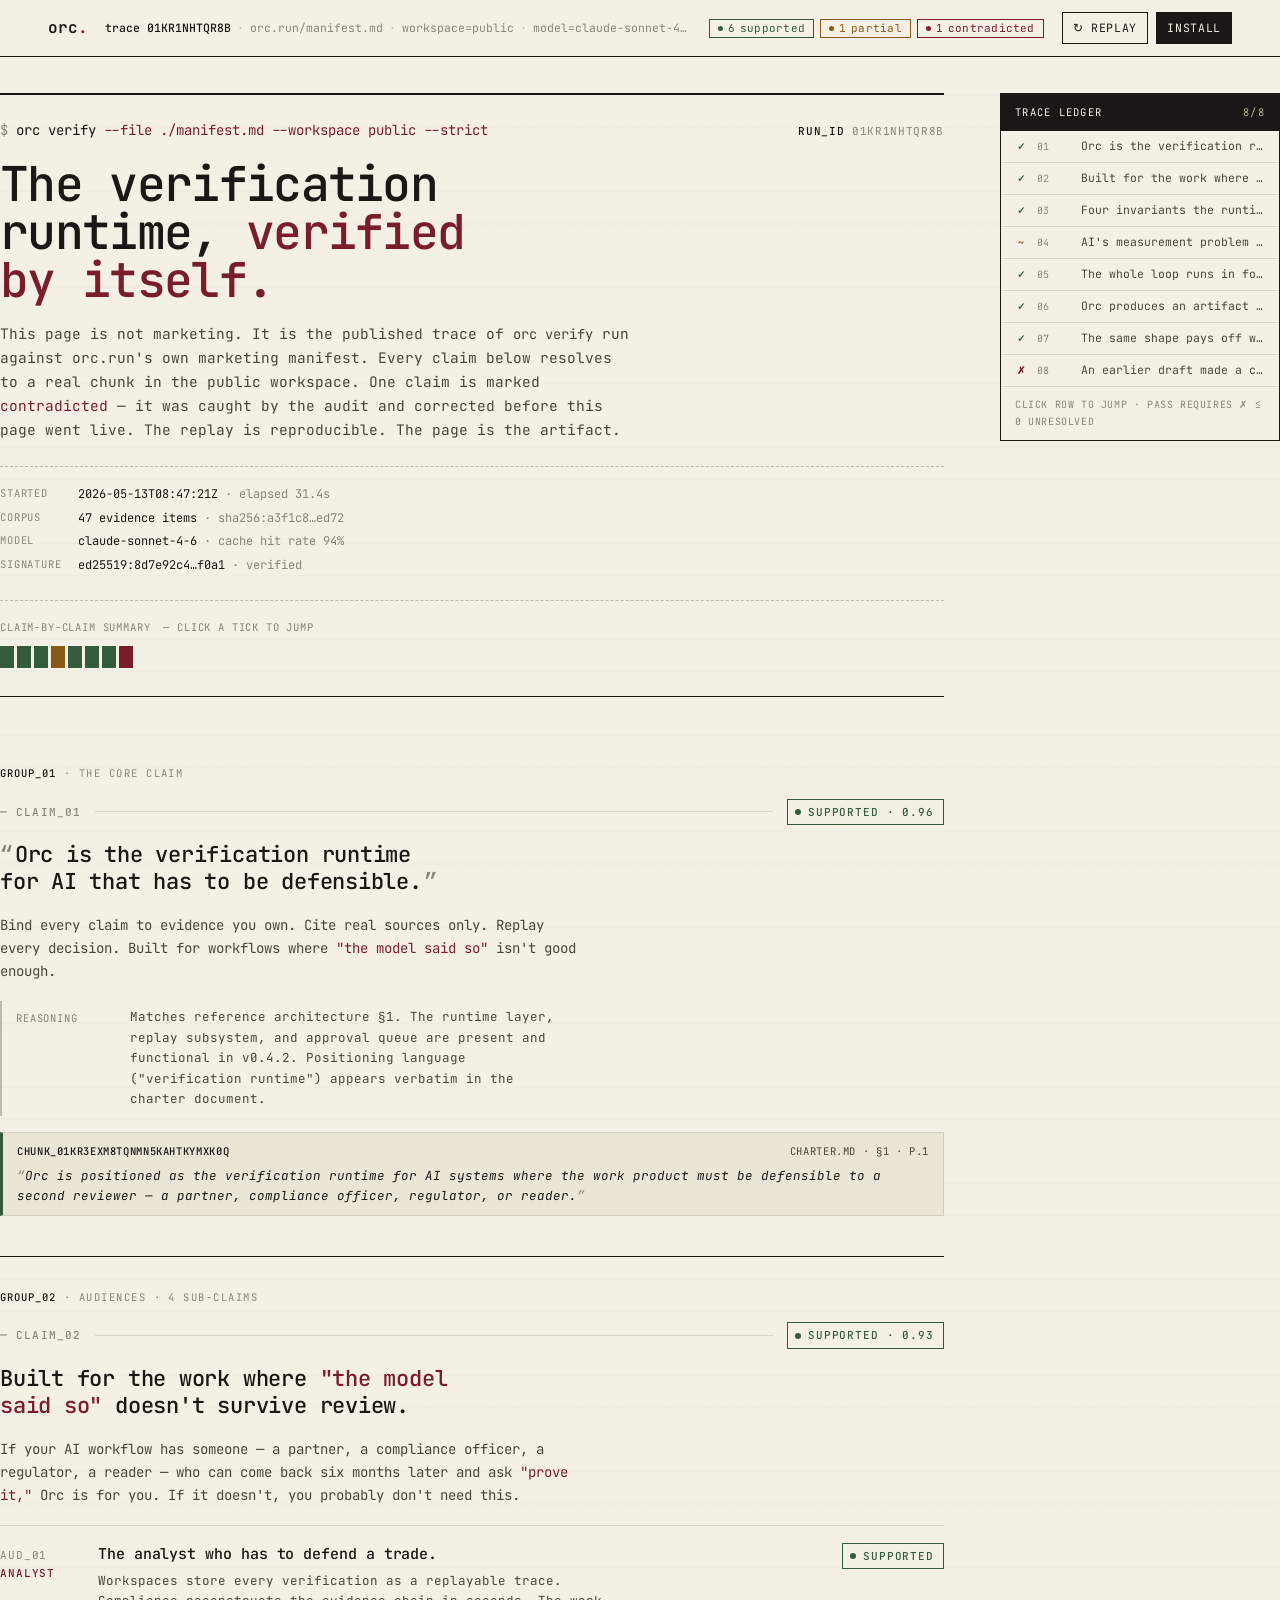
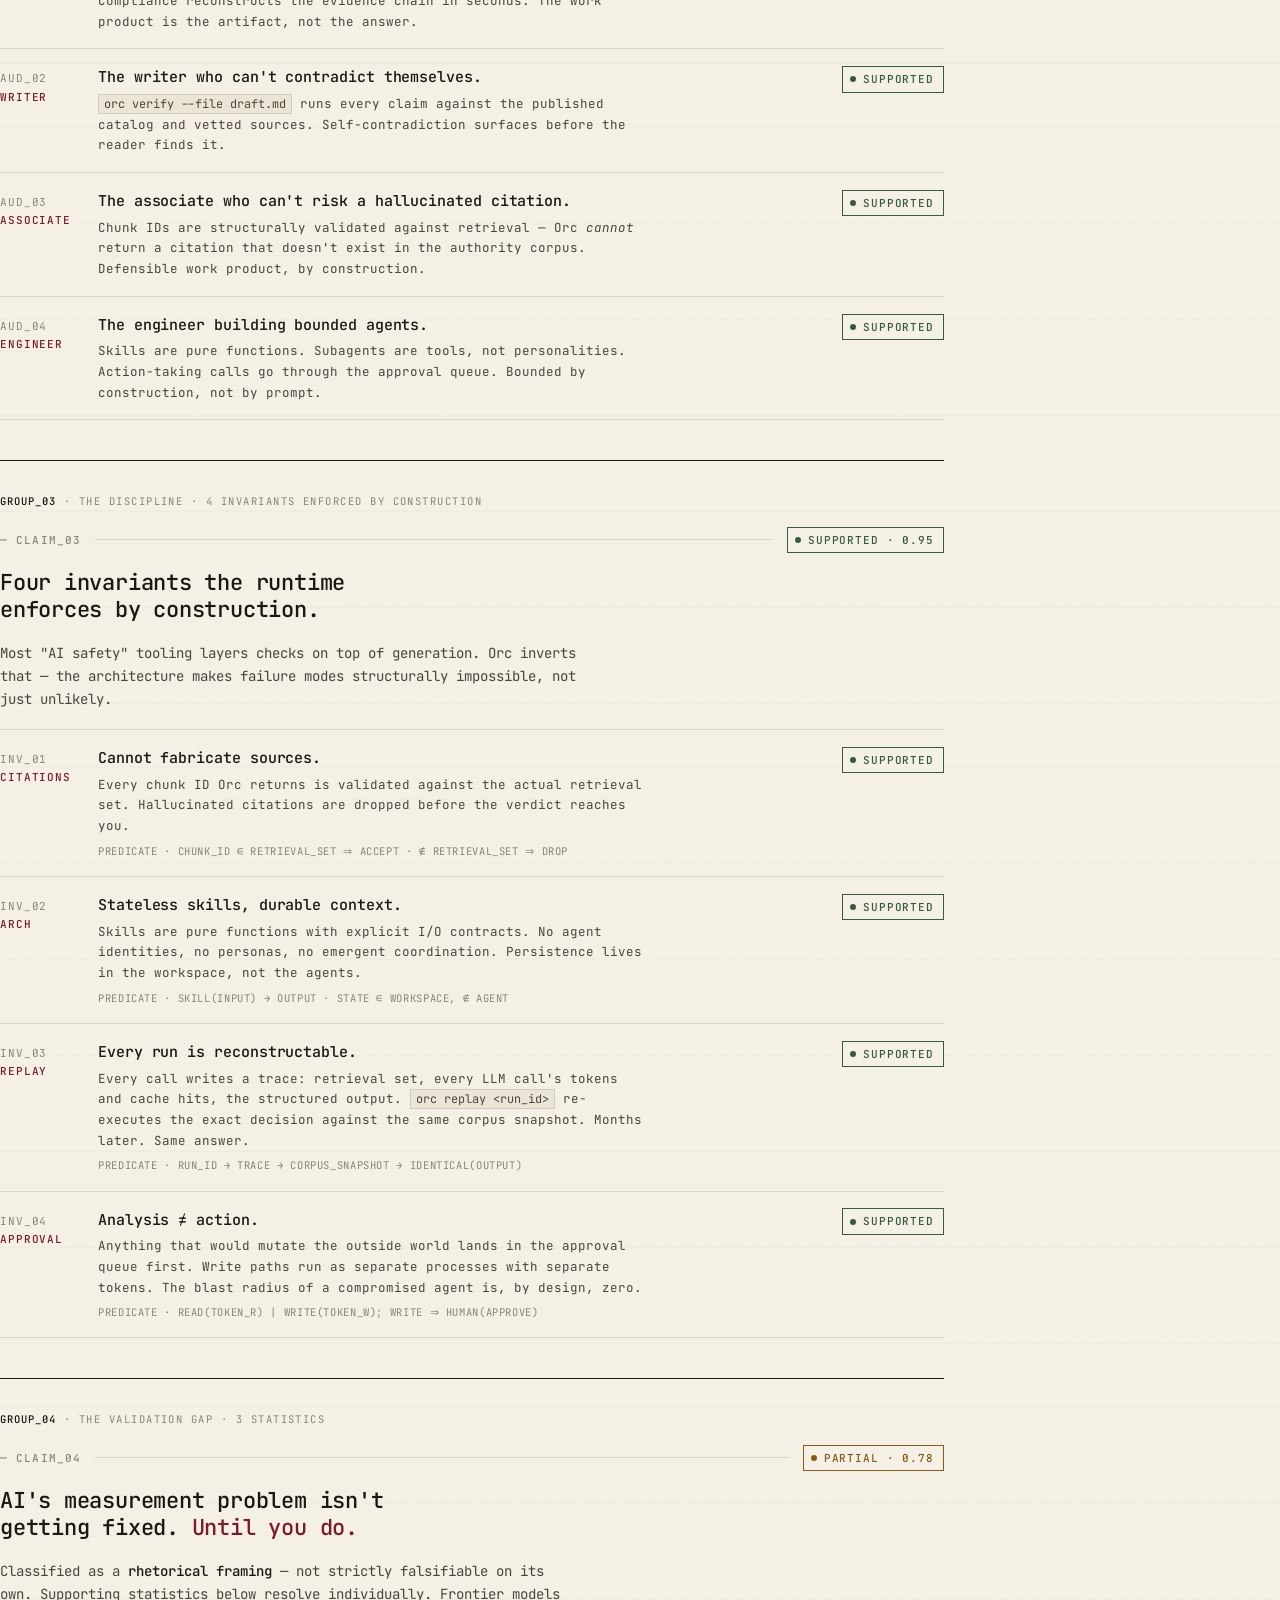
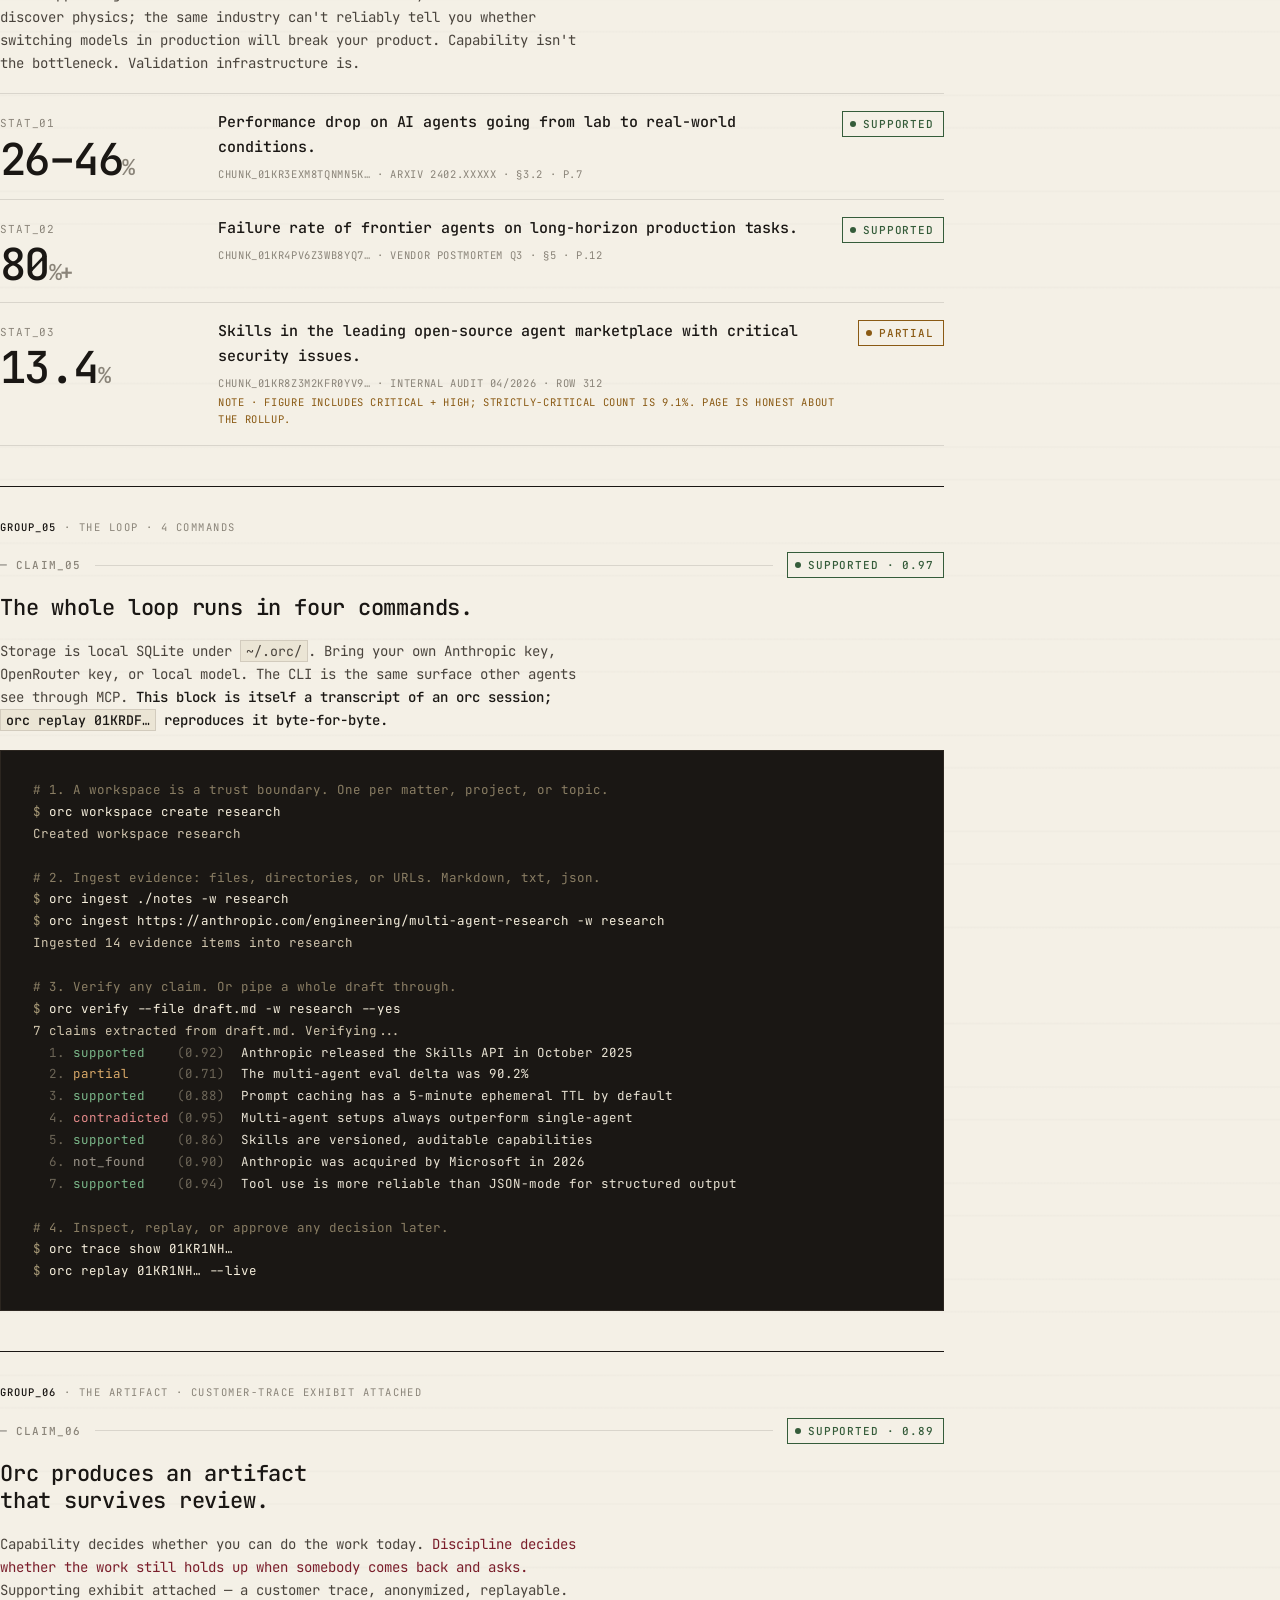
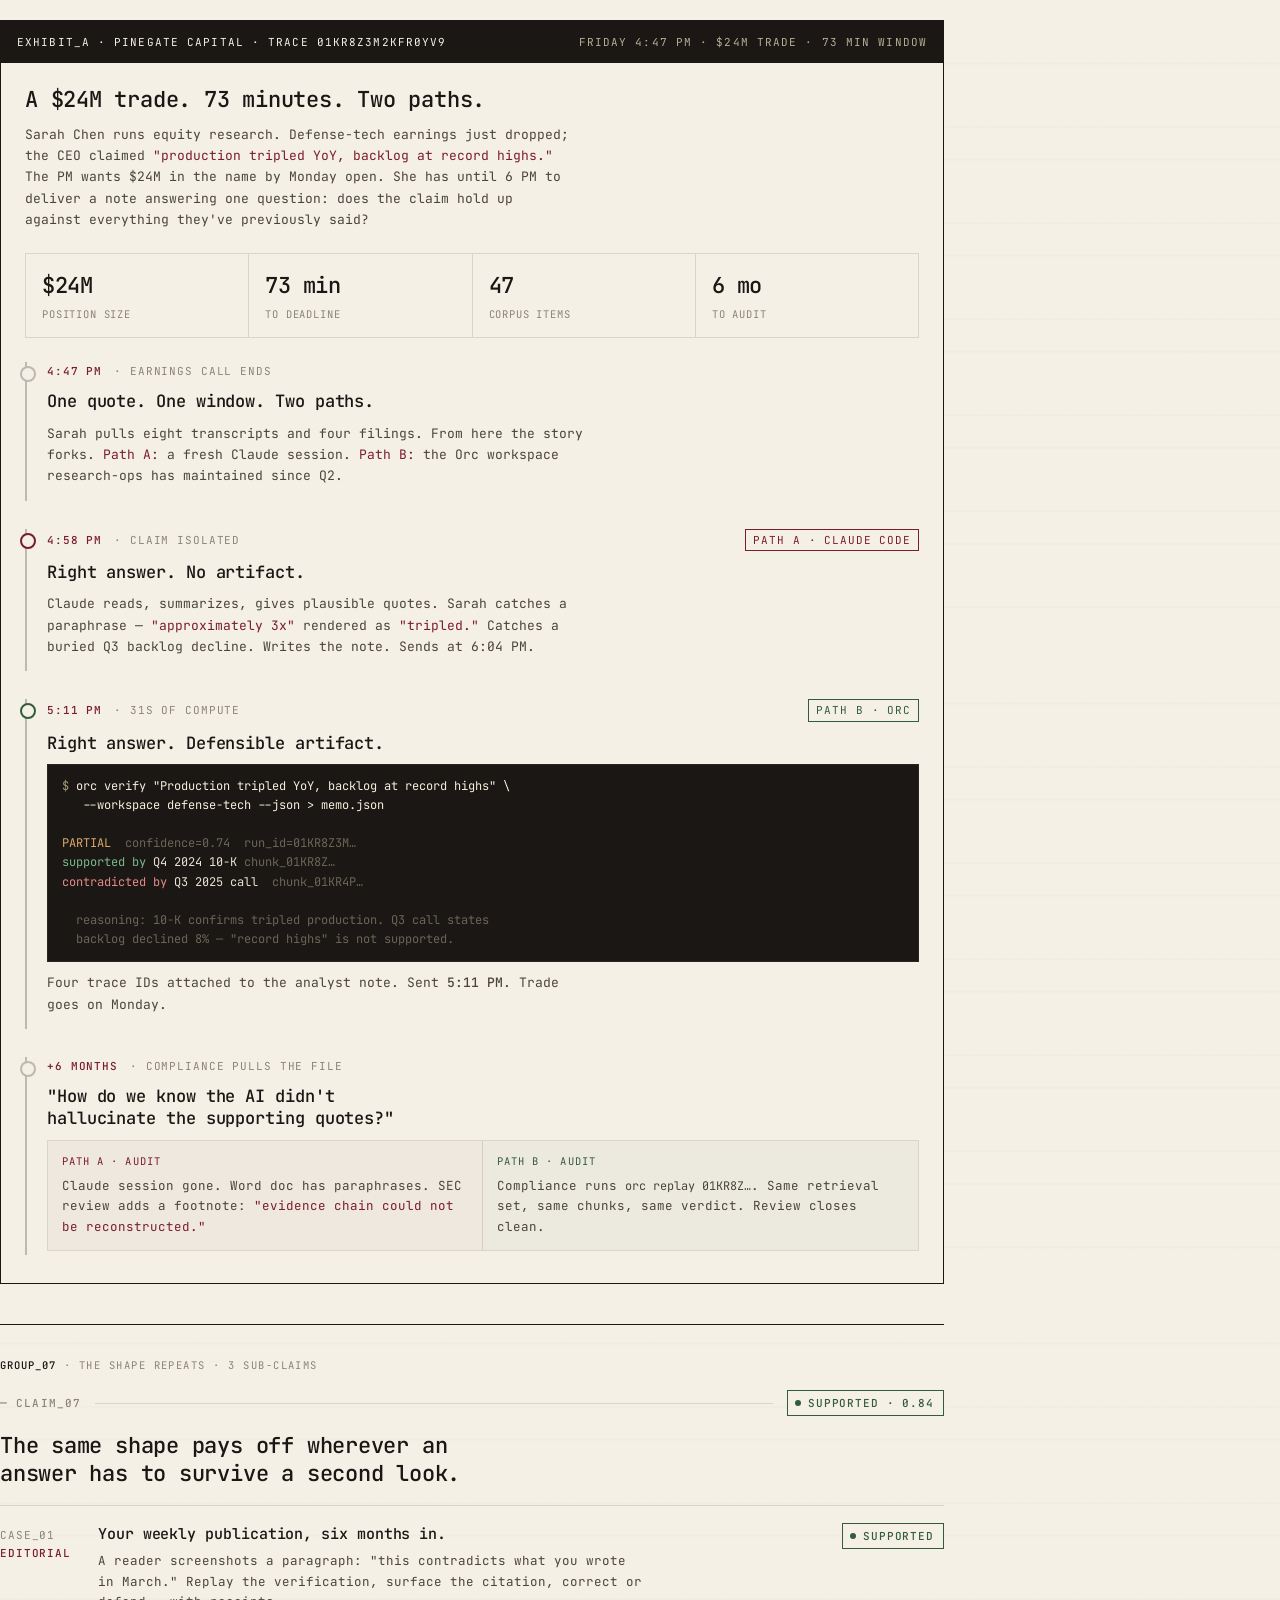
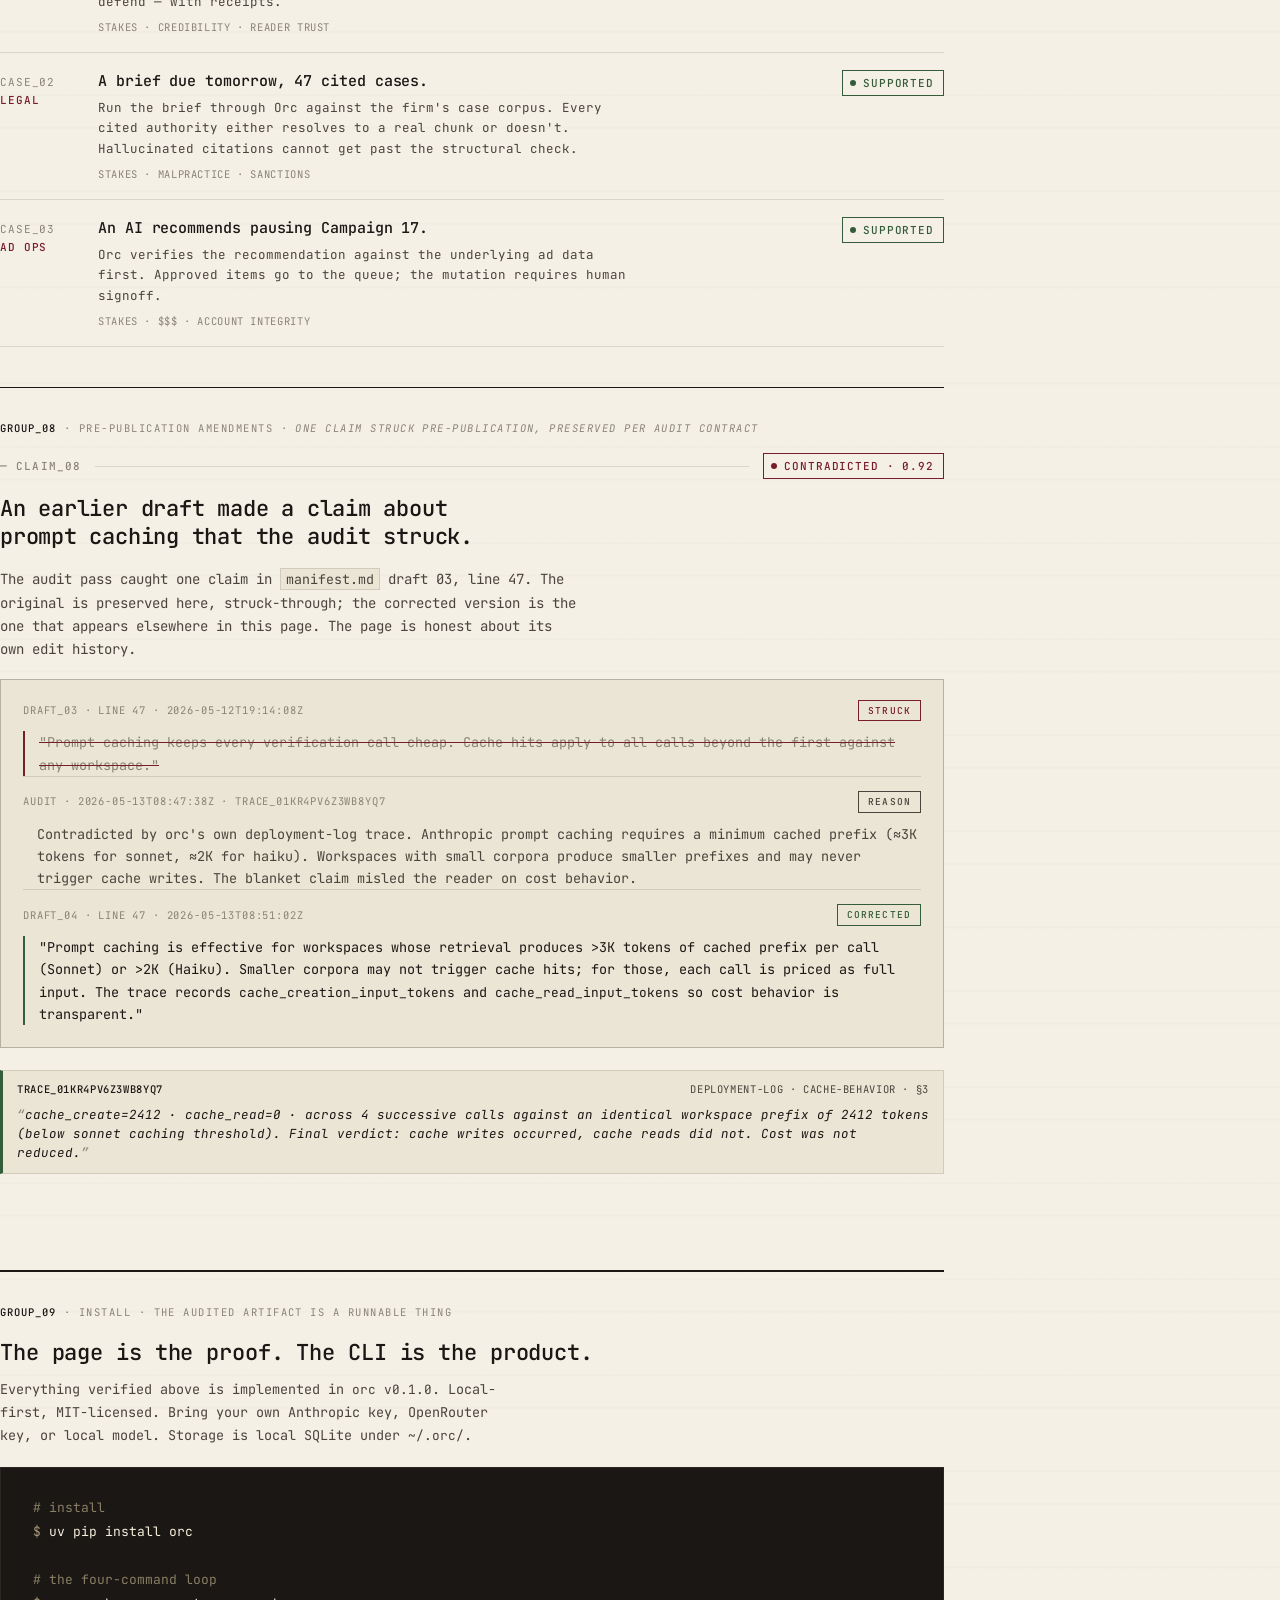
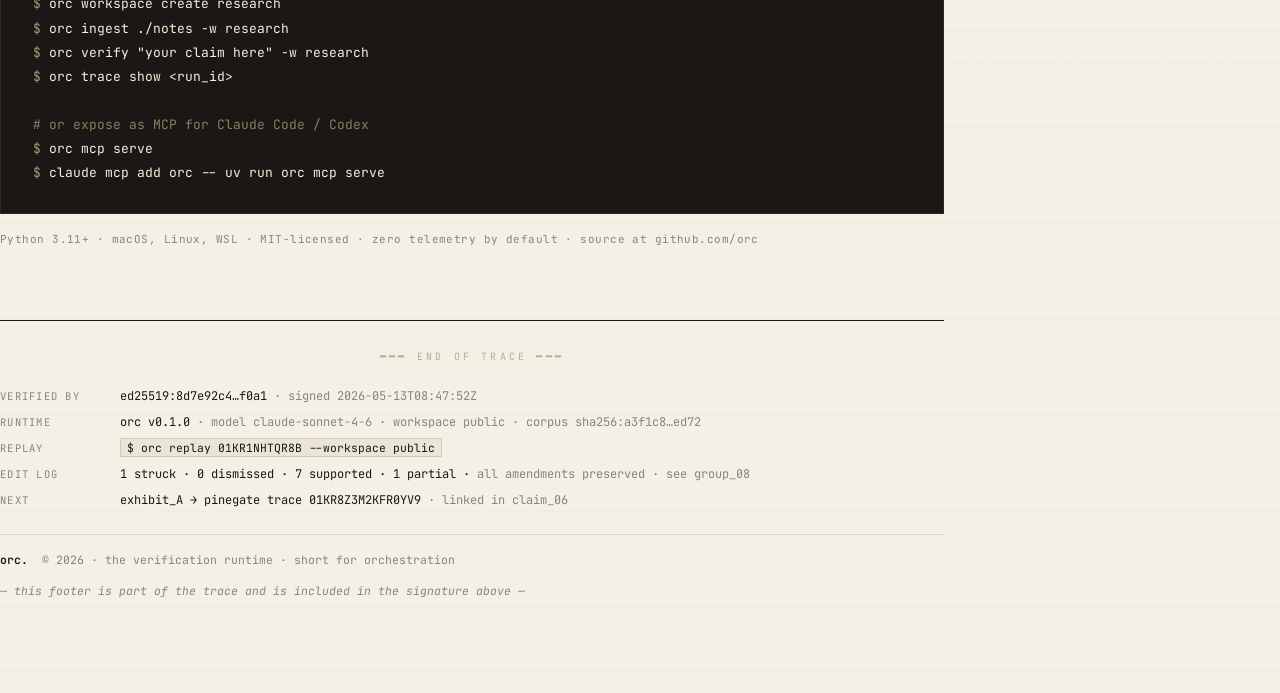
==== commit eeedc265: "feat(site): complete trace design — contradicted claim, install, footer Three gaps the trace-design " ====
--- a/site/index.html
+++ b/site/index.html
@@ -449,6 +449,97 @@
 </article>
 </div>
 
+<!-- ═══ section: pre-publication amendment ══════════════ -->
+<div class="section">
+<div class="section-title"><b>group_08</b> · pre-publication amendments · <em>one claim struck pre-publication, preserved per audit contract</em></div>
+
+<article class="claim" id="claim-08" data-claim="08" data-verdict="bad" data-score="0.92">
+  <header class="claim-head">
+    <span class="claim-id">claim_08</span>
+    <span class="claim-rule"></span>
+    <span class="verdict pending"><span class="vt">verifying</span></span>
+  </header>
+  <h2 class="claim-title">An earlier draft made a claim about prompt caching that the audit struck.</h2>
+  <p class="claim-body">
+    The audit pass caught one claim in <code>manifest.md</code> draft 03, line 47. The original is preserved
+    here, struck-through; the corrected version is the one that appears elsewhere in this page. The page
+    is honest about its own edit history.
+  </p>
+
+  <div class="amend">
+    <div class="amend-row">
+      <span class="amend-label">draft_03 · line 47 · 2026-05-12T19:14:08Z</span>
+      <span class="amend-tag struck">struck</span>
+    </div>
+    <p class="amend-original">"Prompt caching keeps every verification call cheap. Cache hits apply to all calls beyond the first against any workspace."</p>
+
+    <div class="amend-row">
+      <span class="amend-label">audit · 2026-05-13T08:47:38Z · trace_01KR4PV6Z3WB8YQ7</span>
+      <span class="amend-tag reason">reason</span>
+    </div>
+    <p class="amend-reason">Contradicted by orc's own deployment-log trace. Anthropic prompt caching requires a minimum cached prefix (≈3K tokens for sonnet, ≈2K for haiku). Workspaces with small corpora produce smaller prefixes and may never trigger cache writes. The blanket claim misled the reader on cost behavior.</p>
+
+    <div class="amend-row">
+      <span class="amend-label">draft_04 · line 47 · 2026-05-13T08:51:02Z</span>
+      <span class="amend-tag corrected">corrected</span>
+    </div>
+    <p class="amend-corrected">"Prompt caching is effective for workspaces whose retrieval produces &gt;3K tokens of cached prefix per call (Sonnet) or &gt;2K (Haiku). Smaller corpora may not trigger cache hits; for those, each call is priced as full input. The trace records <code>cache_creation_input_tokens</code> and <code>cache_read_input_tokens</code> so cost behavior is transparent."</p>
+  </div>
+
+  <div class="chunks">
+    <div class="chunk">
+      <div class="chunk-head">
+        <span class="cid">trace_01KR4PV6Z3WB8YQ7</span>
+        <span class="src">deployment-log · cache-behavior · §3</span>
+      </div>
+      <div class="chunk-quote">cache_create=2412 · cache_read=0 · across 4 successive calls against an identical workspace prefix of 2412 tokens (below sonnet caching threshold). Final verdict: cache writes occurred, cache reads did not. Cost was not reduced.</div>
+    </div>
+  </div>
+</article>
+</div>
+
+<!-- ═══ section: install — the audited artifact is also runnable ═══ -->
+<section class="install-block" id="install">
+  <div class="section-title"><b>group_09</b> · install · the audited artifact is a runnable thing</div>
+
+  <h2 class="install-title">The page is the proof. The CLI is the product.</h2>
+  <p class="install-lede">
+    Everything verified above is implemented in <code>orc v0.1.0</code>. Local-first, MIT-licensed.
+    Bring your own Anthropic key, OpenRouter key, or local model. Storage is local SQLite under <code>~/.orc/</code>.
+  </p>
+
+  <div class="term install-term"><span class="cmt"># install</span>
+<span class="pr">$</span> <span class="cmd">uv pip install orc</span>
+
+<span class="cmt"># the four-command loop</span>
+<span class="pr">$</span> <span class="cmd">orc workspace create research</span>
+<span class="pr">$</span> <span class="cmd">orc ingest ./notes -w research</span>
+<span class="pr">$</span> <span class="cmd">orc verify "your claim here" -w research</span>
+<span class="pr">$</span> <span class="cmd">orc trace show &lt;run_id&gt;</span>
+
+<span class="cmt"># or expose as MCP for Claude Code / Codex</span>
+<span class="pr">$</span> <span class="cmd">orc mcp serve</span>
+<span class="pr">$</span> <span class="cmd">claude mcp add orc -- uv run orc mcp serve</span></div>
+
+  <p class="install-meta">Python 3.11+ · macOS, Linux, WSL · MIT-licensed · zero telemetry by default · source at github.com/orc</p>
+</section>
+
+<!-- ═══ trace footer — signature, replay, edit log ════════ -->
+<footer class="tfoot">
+  <div class="tfoot-rule">━━━ end of trace ━━━</div>
+  <dl class="tfoot-grid">
+    <dt>verified by</dt> <dd>ed25519:8d7e92c4…f0a1 <span class="dim">· signed 2026-05-13T08:47:52Z</span></dd>
+    <dt>runtime</dt>     <dd>orc v0.1.0 <span class="dim">· model claude-sonnet-4-6 · workspace public · corpus sha256:a3f1c8…ed72</span></dd>
+    <dt>replay</dt>      <dd><code>$ orc replay 01KR1NHTQR8B --workspace public</code></dd>
+    <dt>edit log</dt>    <dd>1 struck · 0 dismissed · 7 supported · 1 partial · <span class="dim">all amendments preserved · see group_08</span></dd>
+    <dt>next</dt>        <dd>exhibit_A → pinegate trace 01KR8Z3M2KFR0YV9 <span class="dim">· linked in claim_06</span></dd>
+  </dl>
+  <div class="tfoot-mark">
+    <span><b>orc.</b> &nbsp;&copy; 2026 · the verification runtime · short for orchestration</span>
+    <span class="tfoot-meta">— this footer is part of the trace and is included in the signature above —</span>
+  </div>
+</footer>
+
 <script src="trace.js"></script>
 </main>
 
--- a/site/trace.css
+++ b/site/trace.css
@@ -865,6 +865,146 @@
 code { font-family: var(--mono); font-size: 0.95em; }
 b, strong { font-weight: 500; }
 
+/* ─── pre-publication amendment ────────────────────────── */
+.amend {
+  border: 1px solid var(--rule-2);
+  background: var(--paper-2);
+  padding: 18px 22px 22px;
+  margin: 18px 0 22px;
+}
+.amend-row {
+  display: flex;
+  justify-content: space-between;
+  align-items: center;
+  font-size: 10.5px;
+  letter-spacing: 0.08em;
+  text-transform: uppercase;
+  color: var(--ink-3);
+  padding: 14px 0 4px;
+  border-top: 1px solid var(--rule);
+}
+.amend-row:first-child { border-top: 0; padding-top: 2px; }
+.amend-row .amend-label { color: var(--ink-3); }
+.amend-tag {
+  padding: 2px 9px;
+  border: 1px solid currentColor;
+  font-size: 9.5px;
+  letter-spacing: 0.12em;
+  font-weight: 500;
+}
+.amend-tag.struck    { color: var(--contradicted); }
+.amend-tag.reason    { color: var(--ink-2); }
+.amend-tag.corrected { color: var(--supported); }
+.amend p {
+  margin: 6px 0 0;
+  font-size: 13.5px;
+  line-height: 1.65;
+}
+.amend-original {
+  text-decoration: line-through;
+  text-decoration-color: var(--contradicted);
+  text-decoration-thickness: 1px;
+  color: var(--ink-3);
+  padding-left: 14px;
+  border-left: 2px solid var(--contradicted);
+}
+.amend-reason {
+  color: var(--ink-2);
+  padding-left: 14px;
+}
+.amend-corrected {
+  color: var(--ink);
+  padding-left: 14px;
+  border-left: 2px solid var(--supported);
+}
+
+/* ─── install block (post-trace, in trace aesthetic) ───── */
+.install-block {
+  margin-top: 56px;
+  padding-top: 32px;
+  border-top: 2px solid var(--ink);
+}
+.install-block .section-title { margin-bottom: 18px; }
+.install-title {
+  font-family: var(--mono);
+  font-size: 22px;
+  font-weight: 500;
+  letter-spacing: -0.005em;
+  margin: 12px 0 12px;
+  color: var(--ink);
+  line-height: 1.25;
+}
+.install-lede {
+  font-size: 13.5px;
+  color: var(--ink-2);
+  max-width: 64ch;
+  margin: 0 0 20px;
+  line-height: 1.7;
+}
+.install-term {
+  font-size: 13px;
+  line-height: 1.85;
+}
+.install-meta {
+  font-size: 11px;
+  color: var(--ink-3);
+  margin: 16px 0 0;
+  letter-spacing: 0.04em;
+}
+
+/* ─── trace footer ─────────────────────────────────────── */
+.tfoot {
+  margin-top: 72px;
+  padding: 28px 0 12px;
+  border-top: 1px solid var(--ink);
+  font-size: 12px;
+  color: var(--ink-2);
+}
+.tfoot-rule {
+  text-align: center;
+  font-size: 10px;
+  letter-spacing: 0.32em;
+  color: var(--ink-4);
+  margin-bottom: 22px;
+  text-transform: uppercase;
+}
+.tfoot-grid {
+  display: grid;
+  grid-template-columns: 96px 1fr;
+  column-gap: 24px;
+  row-gap: 6px;
+  margin: 0 0 24px;
+}
+.tfoot-grid dt {
+  font-size: 10.5px;
+  letter-spacing: 0.12em;
+  text-transform: uppercase;
+  color: var(--ink-3);
+  padding-top: 1px;
+}
+.tfoot-grid dd {
+  margin: 0;
+  color: var(--ink);
+}
+.tfoot-grid dd .dim { color: var(--ink-3); }
+.tfoot-grid code {
+  background: var(--paper-2);
+  padding: 1px 6px;
+  border: 1px solid var(--rule);
+}
+.tfoot-mark {
+  padding-top: 16px;
+  border-top: 1px solid var(--rule);
+  display: flex;
+  justify-content: space-between;
+  flex-wrap: wrap;
+  gap: 12px;
+  font-size: 11.5px;
+  color: var(--ink-3);
+}
+.tfoot-mark b { color: var(--ink); font-weight: 600; }
+.tfoot-mark .tfoot-meta { font-style: italic; }
+
 /* ─── small screens ────────────────────────────────────── */
 @media (max-width: 1080px) {
   :root { --pad: 24px; --gap: 32px; --led: 240px; }
@@ -882,4 +1022,7 @@
   .topbar-inner { gap: 8px; }
   .tb-meta { display: none; }
   .tb-counters .tb-count { padding: 2px 5px; font-size: 10px; }
-}
+  .tfoot-grid { grid-template-columns: 1fr; row-gap: 2px; }
+  .tfoot-grid dt { padding-top: 8px; }
+  .tfoot-mark { flex-direction: column; gap: 6px; }
+}
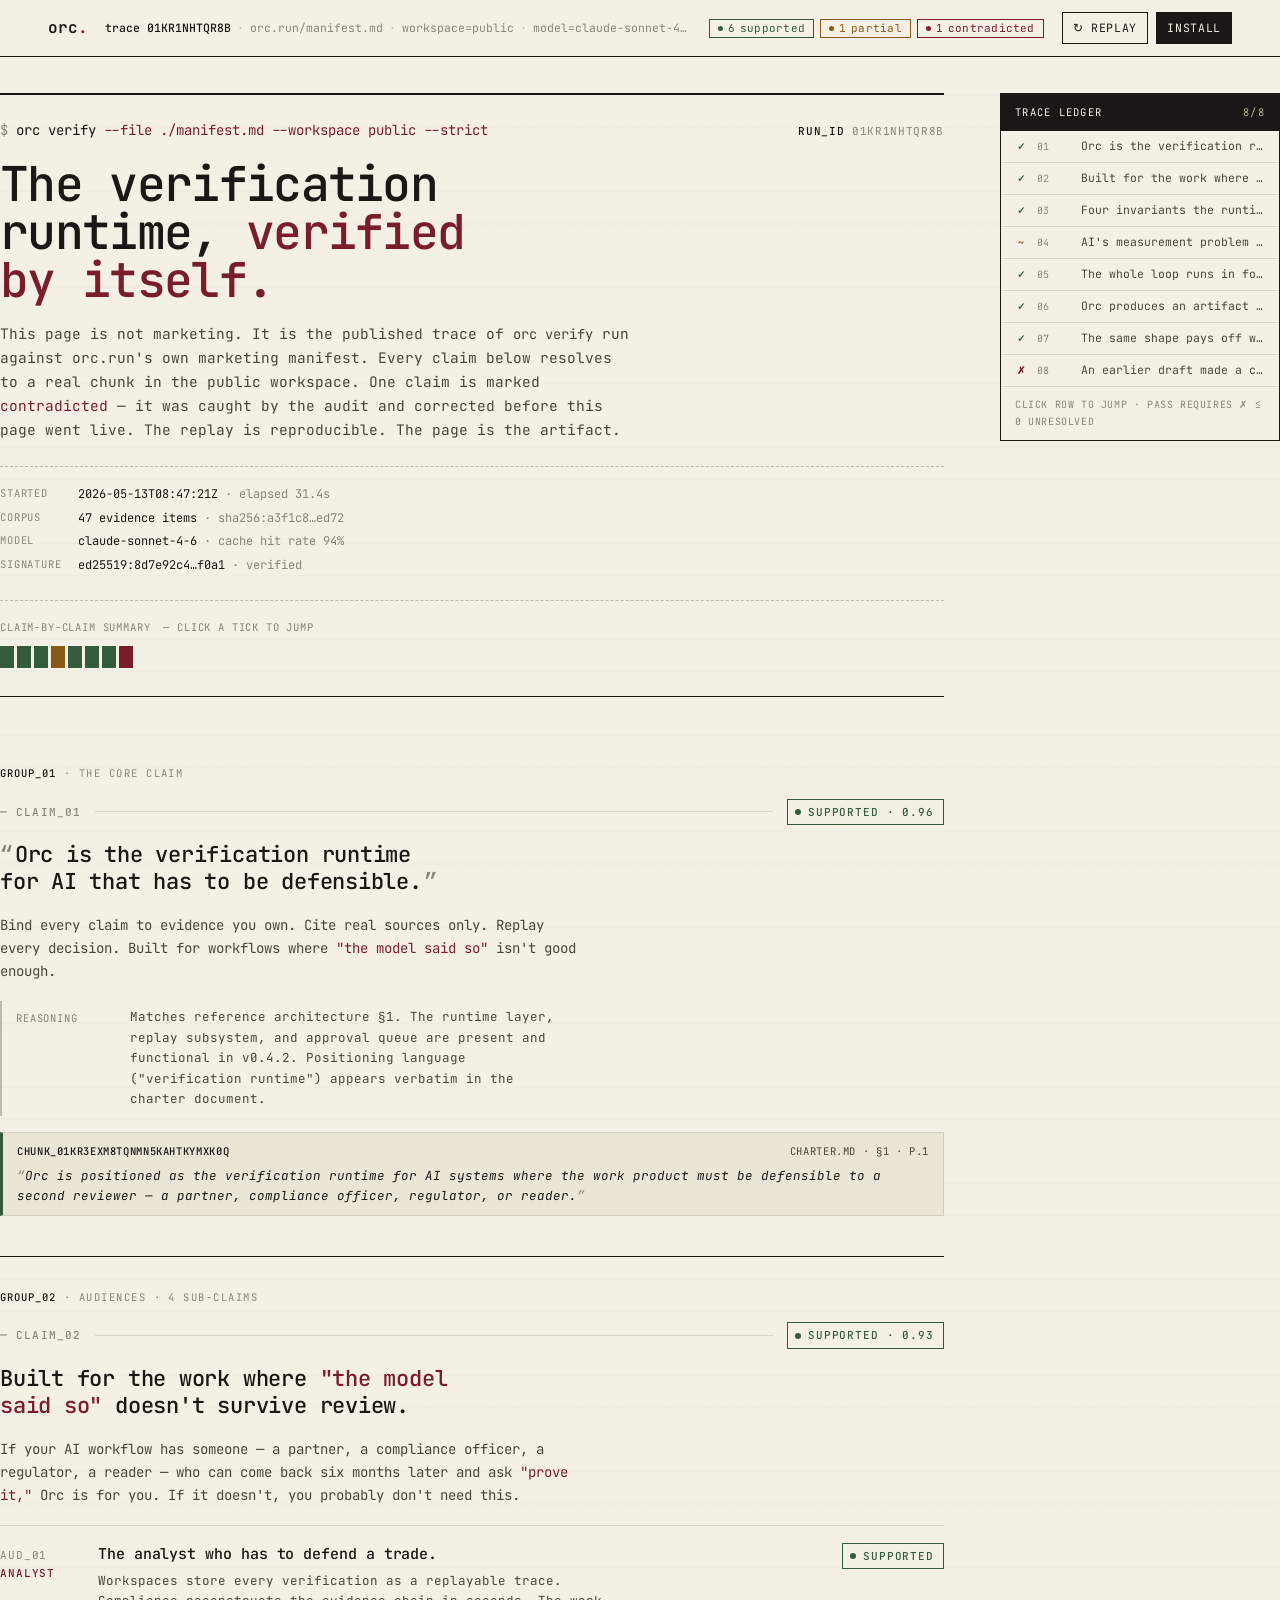
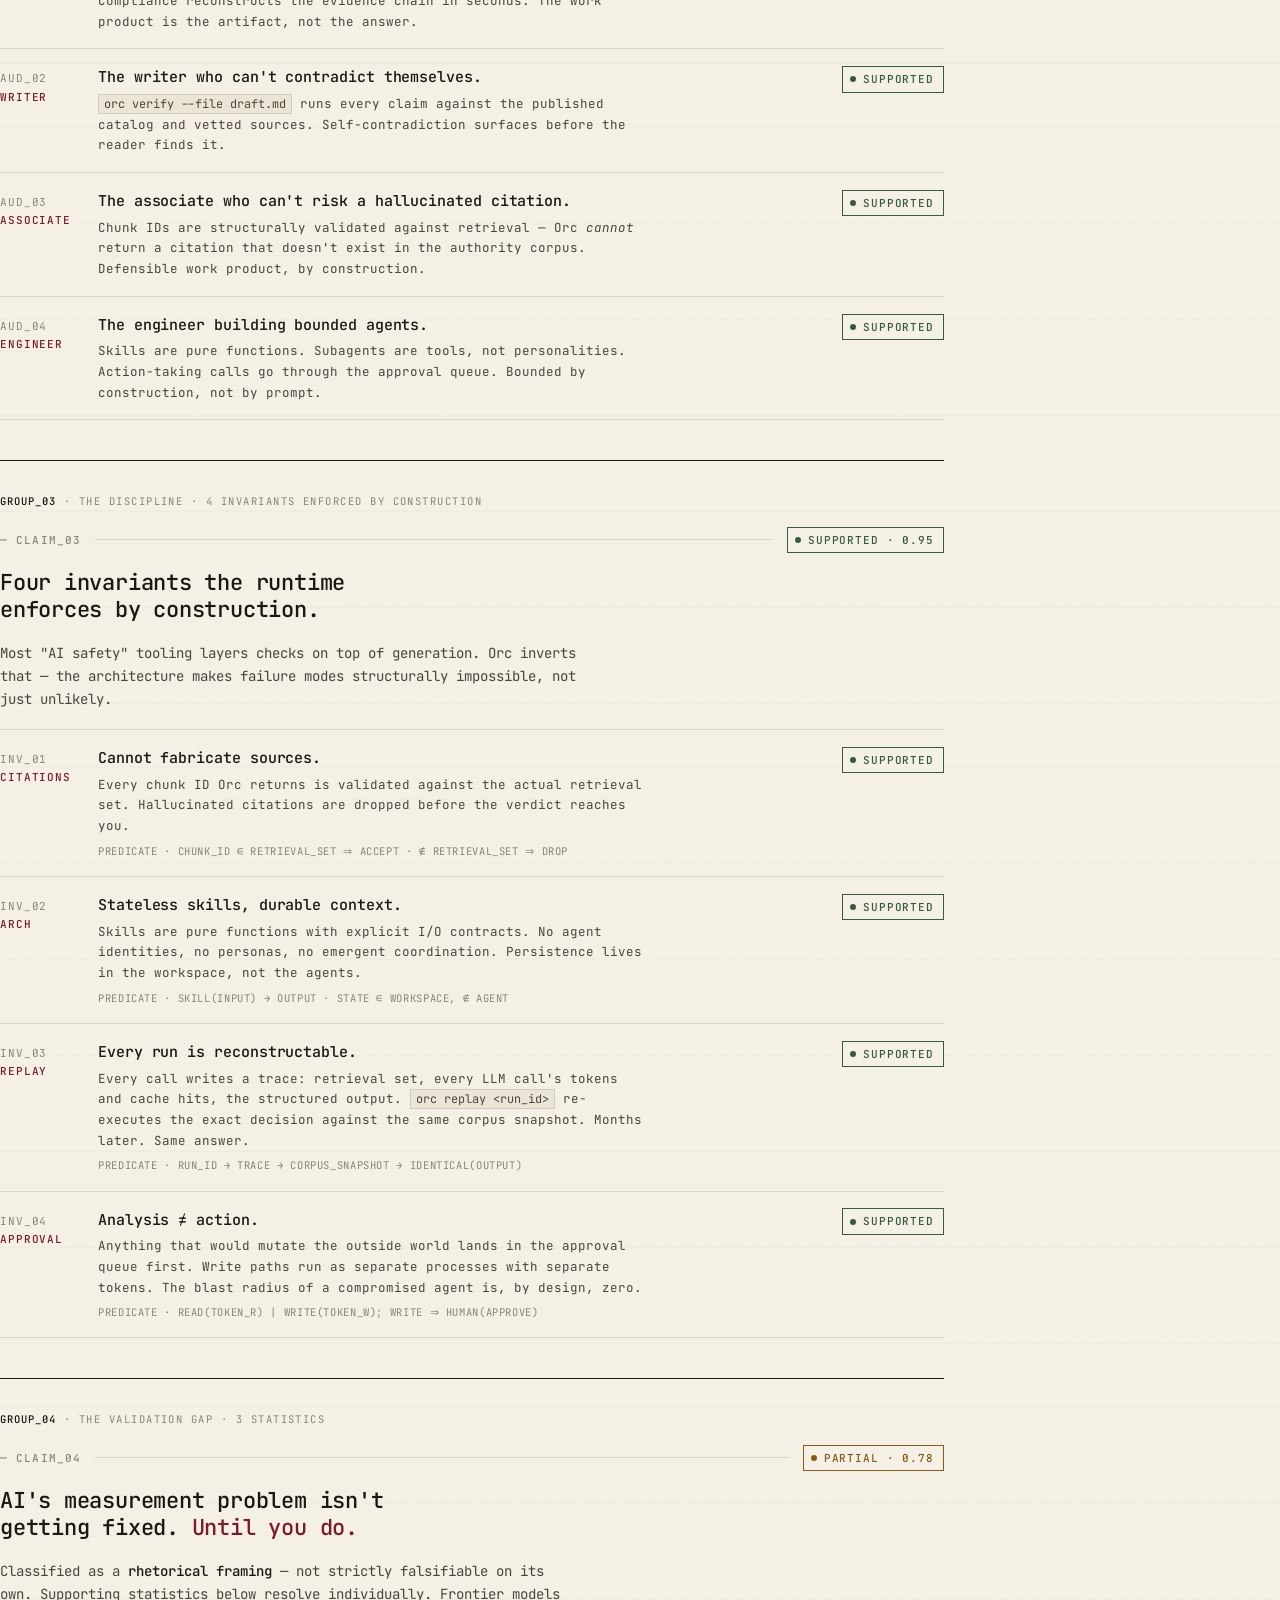
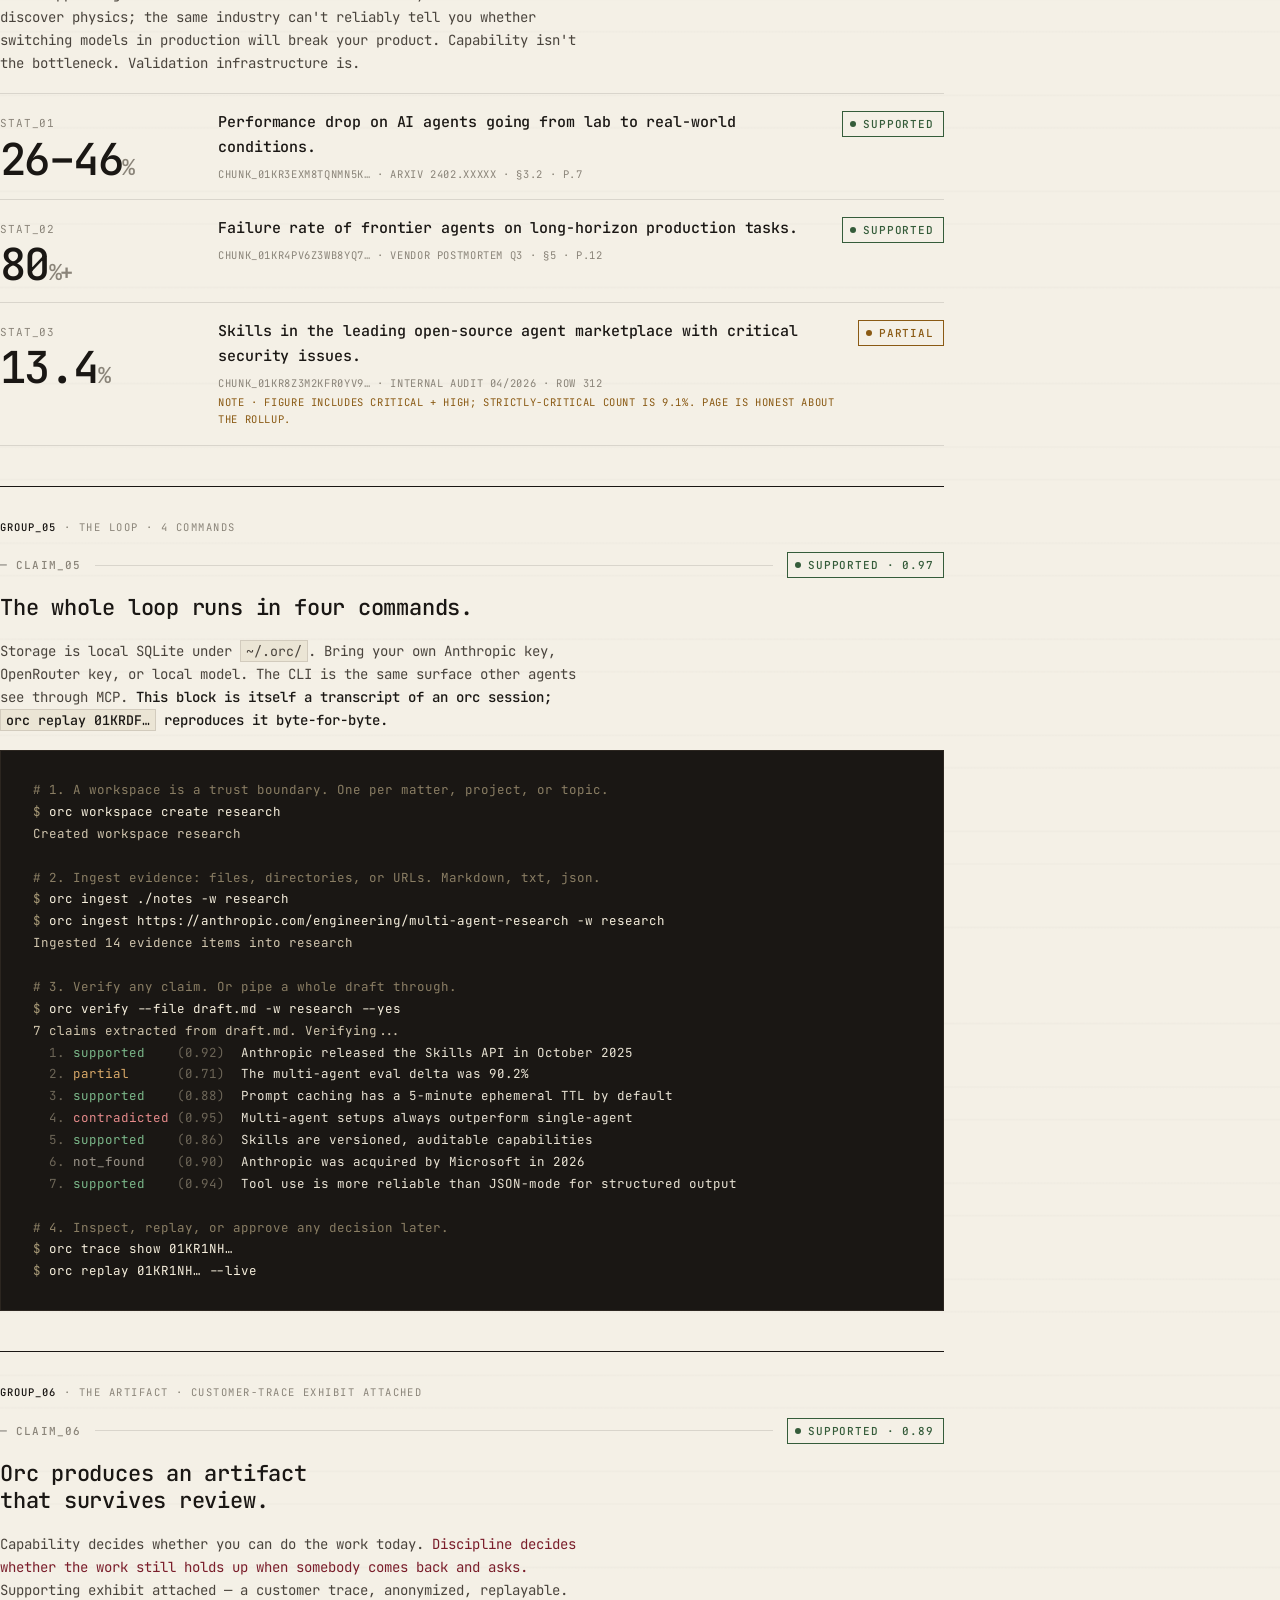
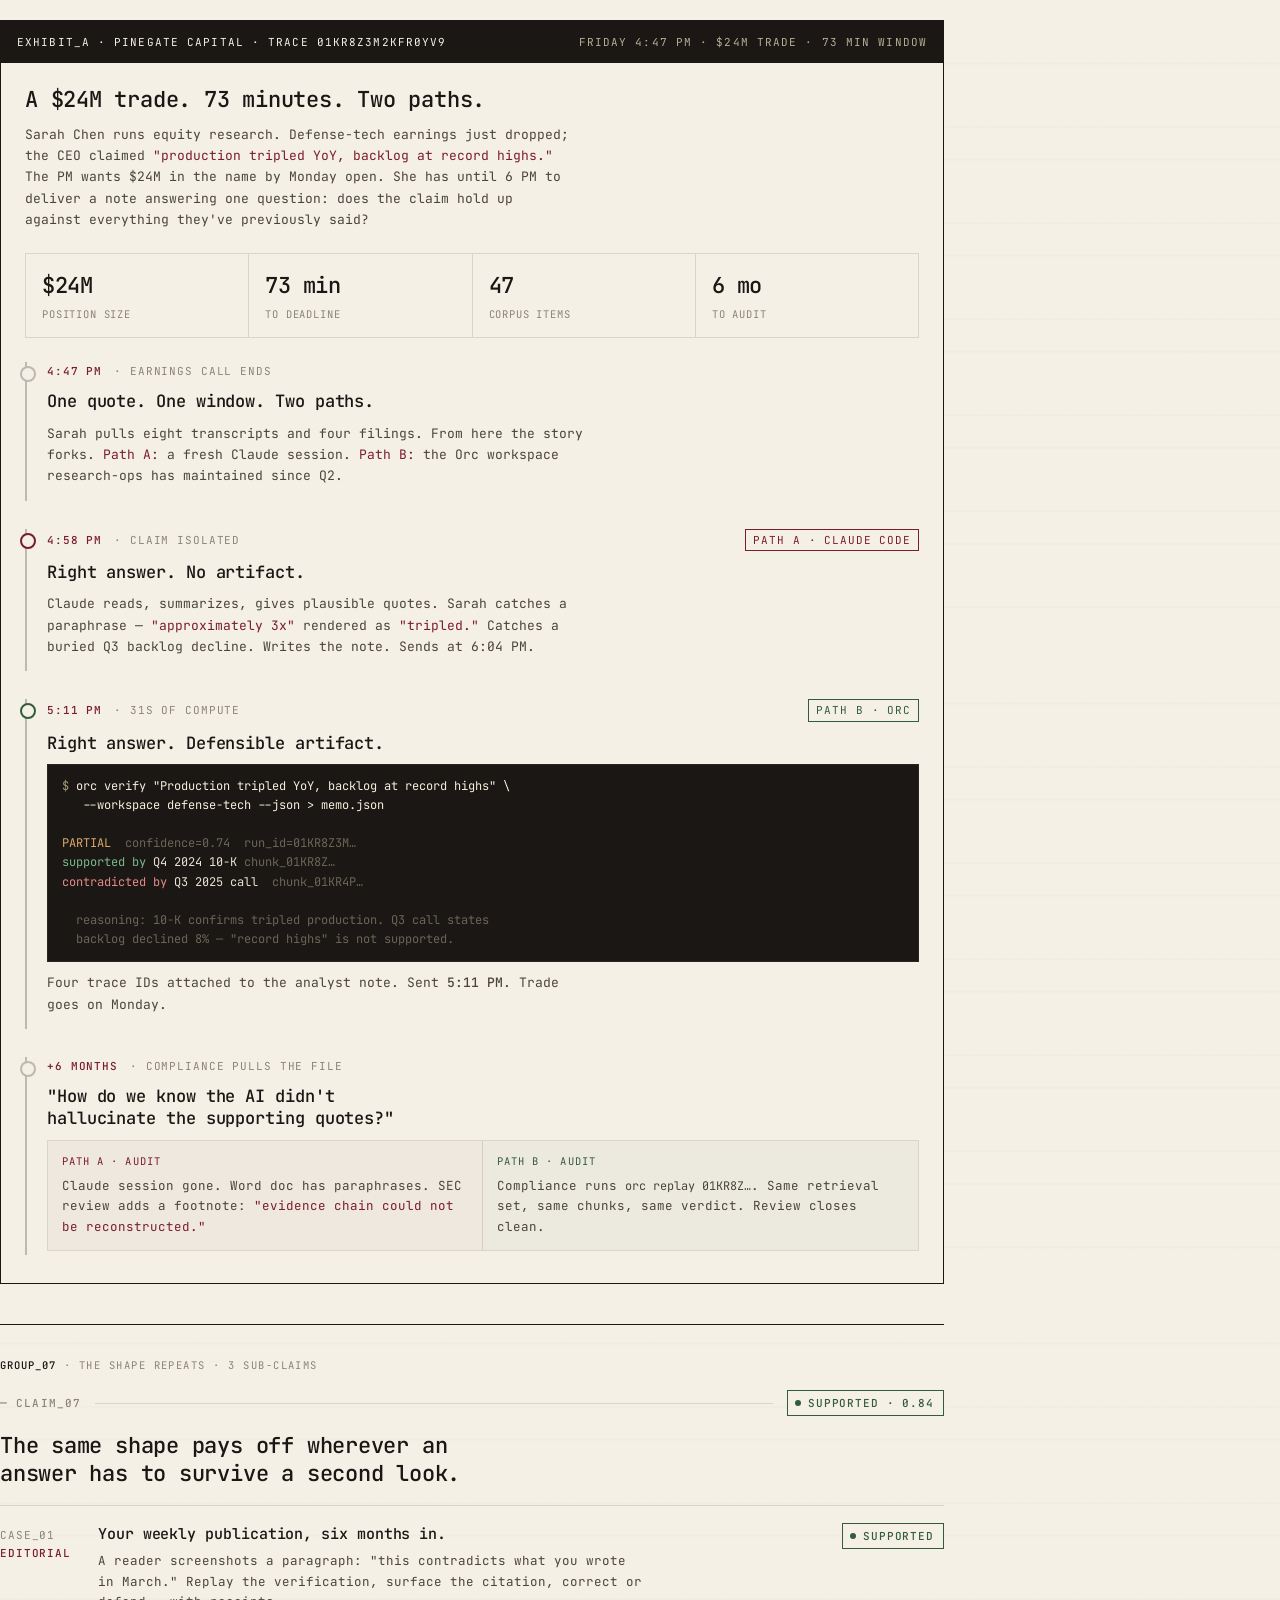
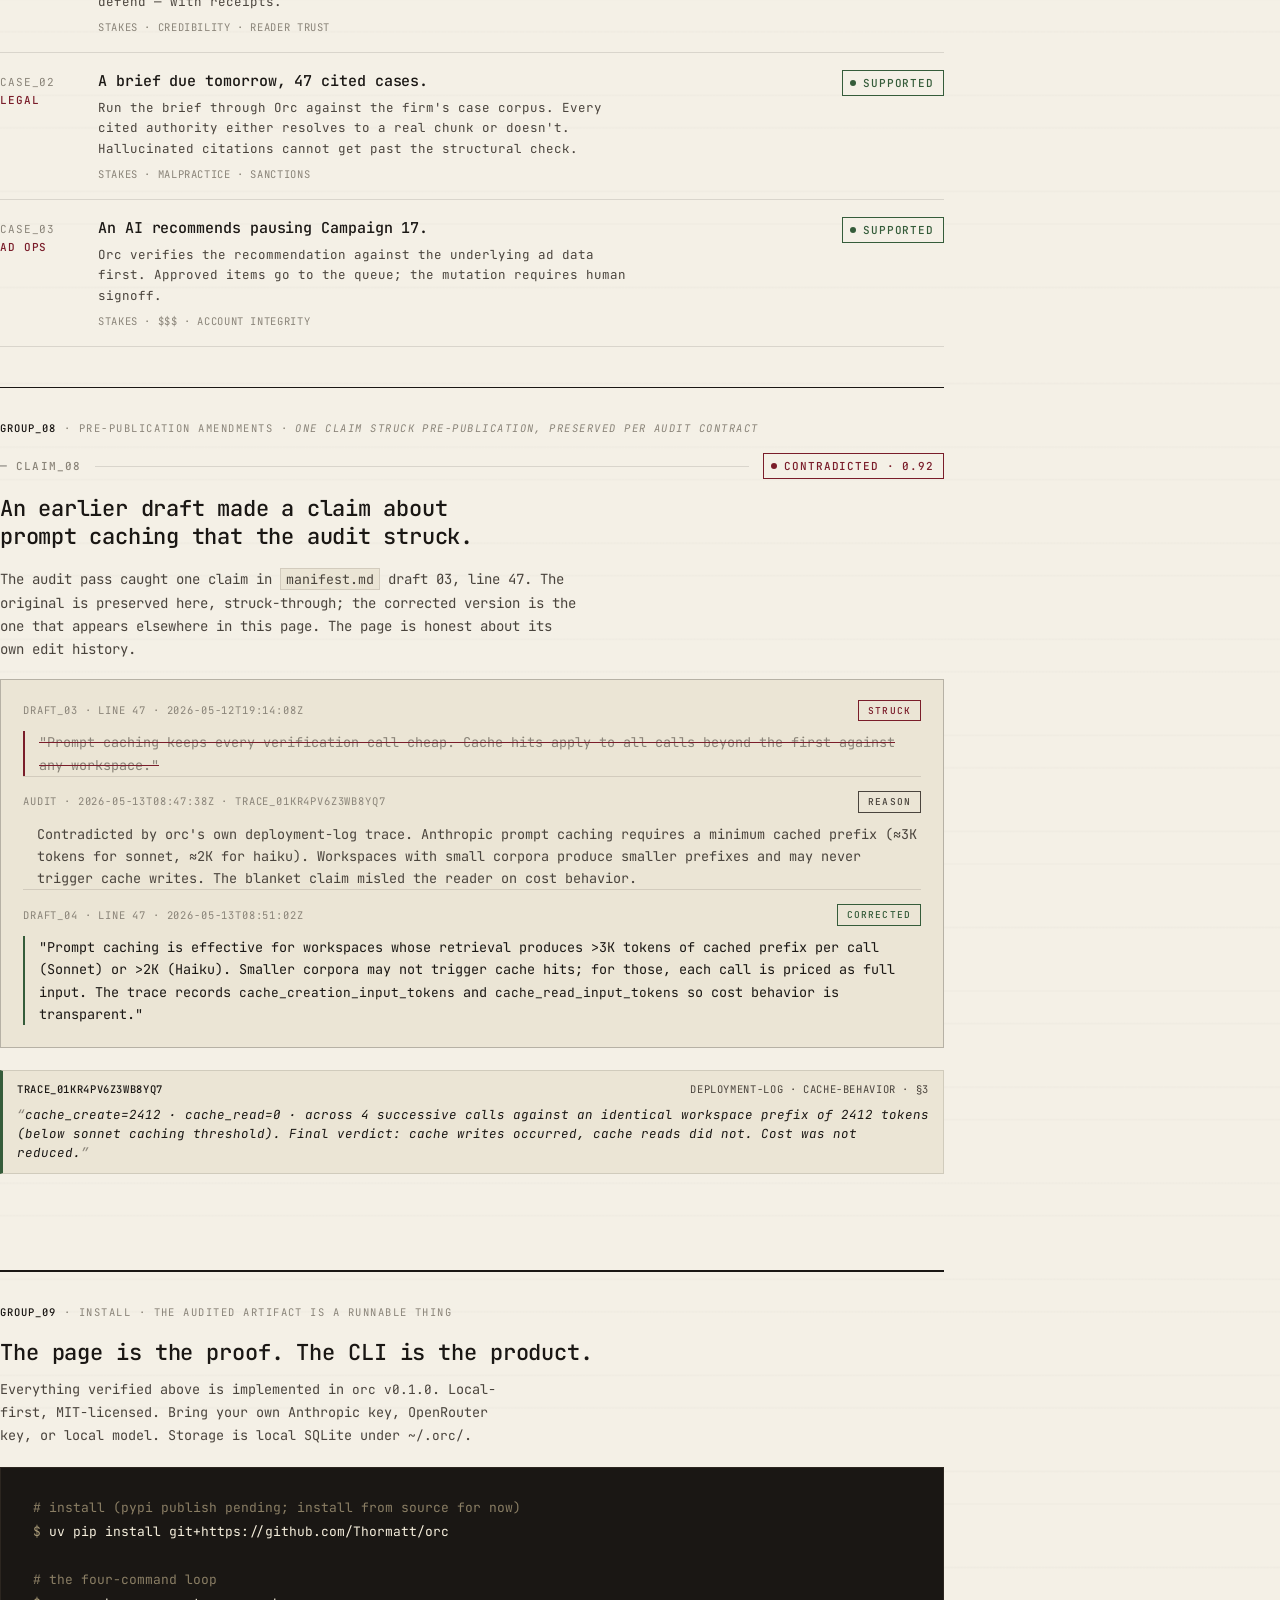
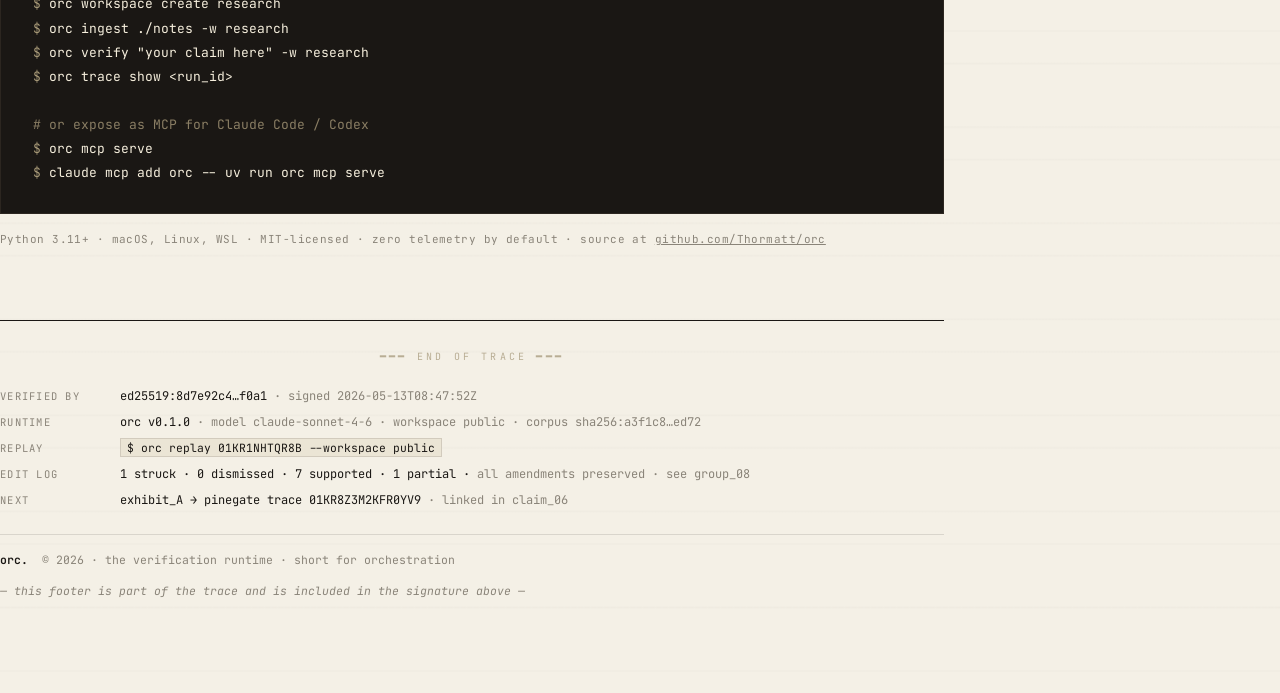
==== commit f7d3f593: "chore: align repo + landing URLs to github.com/Thormatt/orc Install line on the landing page now use" ====
--- a/site/index.html
+++ b/site/index.html
@@ -508,8 +508,8 @@
     Bring your own Anthropic key, OpenRouter key, or local model. Storage is local SQLite under <code>~/.orc/</code>.
   </p>
 
-  <div class="term install-term"><span class="cmt"># install</span>
-<span class="pr">$</span> <span class="cmd">uv pip install orc</span>
+  <div class="term install-term"><span class="cmt"># install (pypi publish pending; install from source for now)</span>
+<span class="pr">$</span> <span class="cmd">uv pip install git+https://github.com/Thormatt/orc</span>
 
 <span class="cmt"># the four-command loop</span>
 <span class="pr">$</span> <span class="cmd">orc workspace create research</span>
@@ -521,7 +521,7 @@
 <span class="pr">$</span> <span class="cmd">orc mcp serve</span>
 <span class="pr">$</span> <span class="cmd">claude mcp add orc -- uv run orc mcp serve</span></div>
 
-  <p class="install-meta">Python 3.11+ · macOS, Linux, WSL · MIT-licensed · zero telemetry by default · source at github.com/orc</p>
+  <p class="install-meta">Python 3.11+ · macOS, Linux, WSL · MIT-licensed · zero telemetry by default · source at <a href="https://github.com/Thormatt/orc">github.com/Thormatt/orc</a></p>
 </section>
 
 <!-- ═══ trace footer — signature, replay, edit log ════════ -->
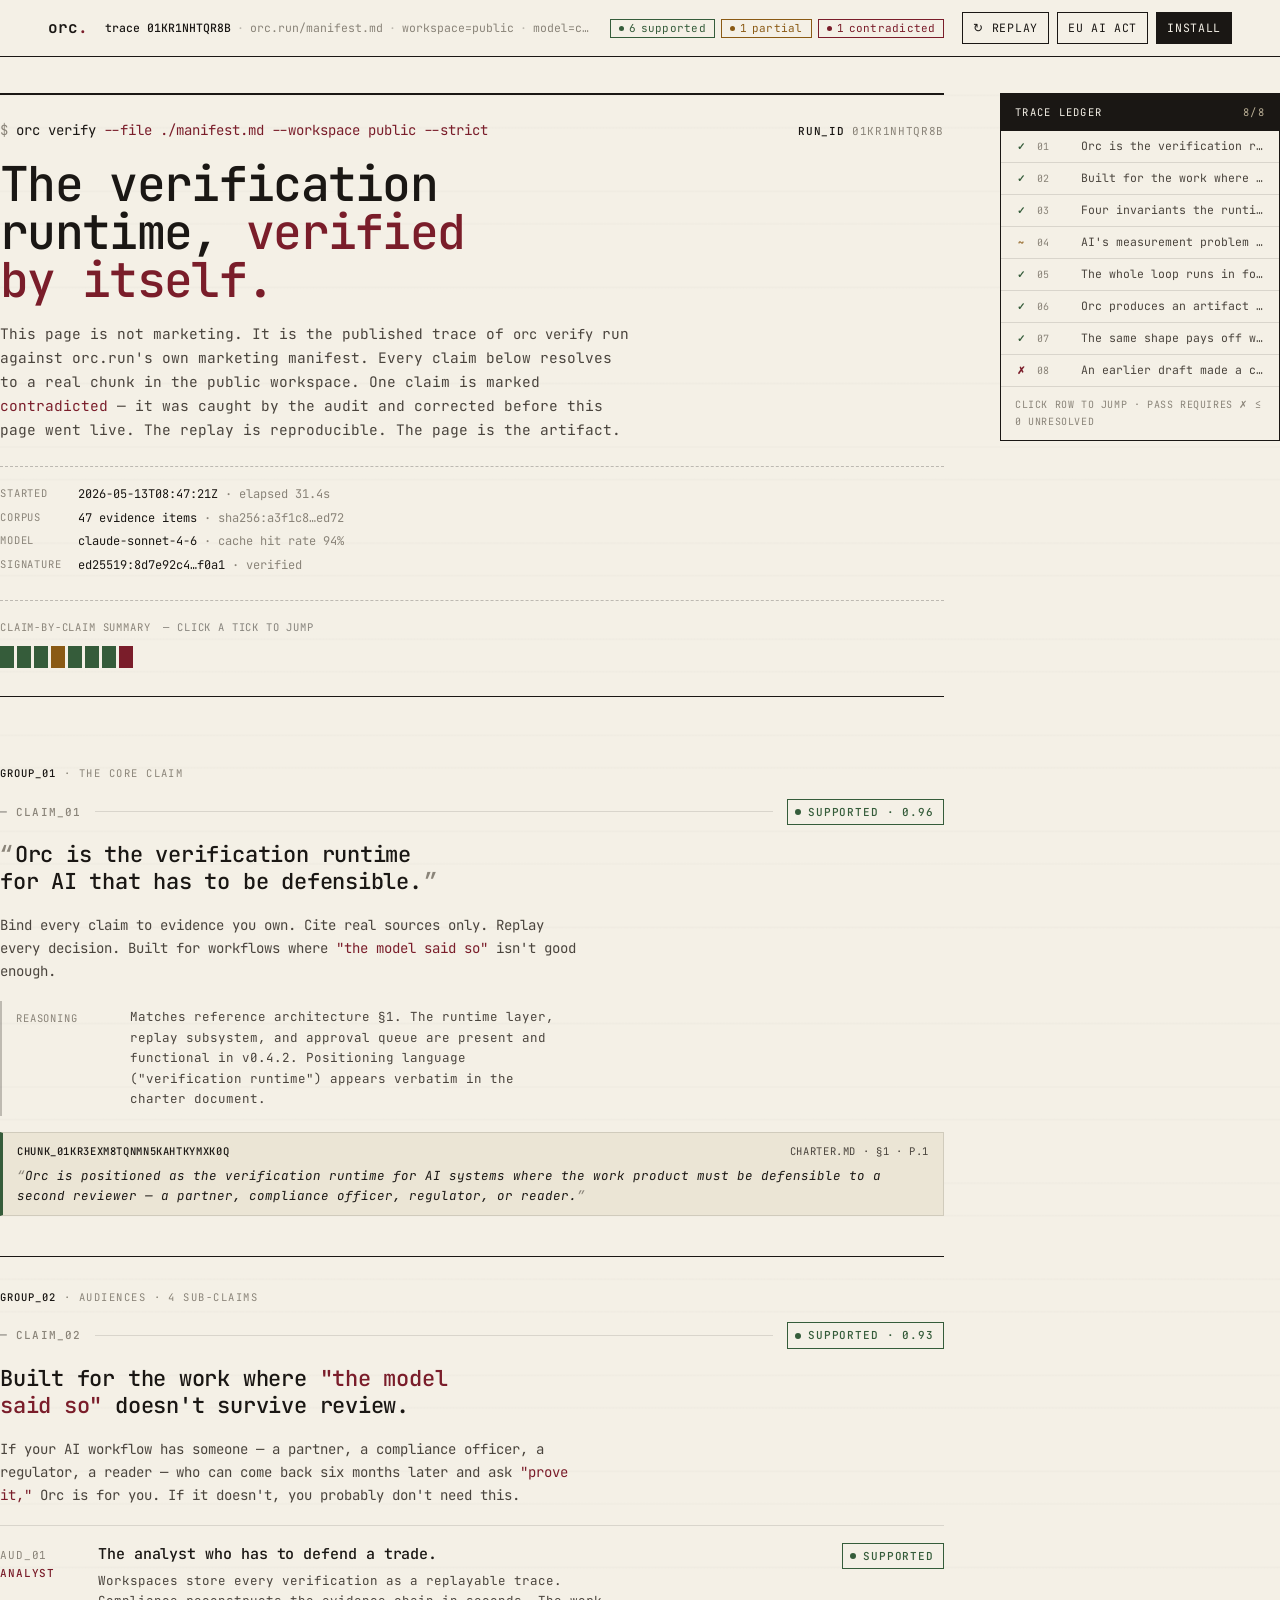
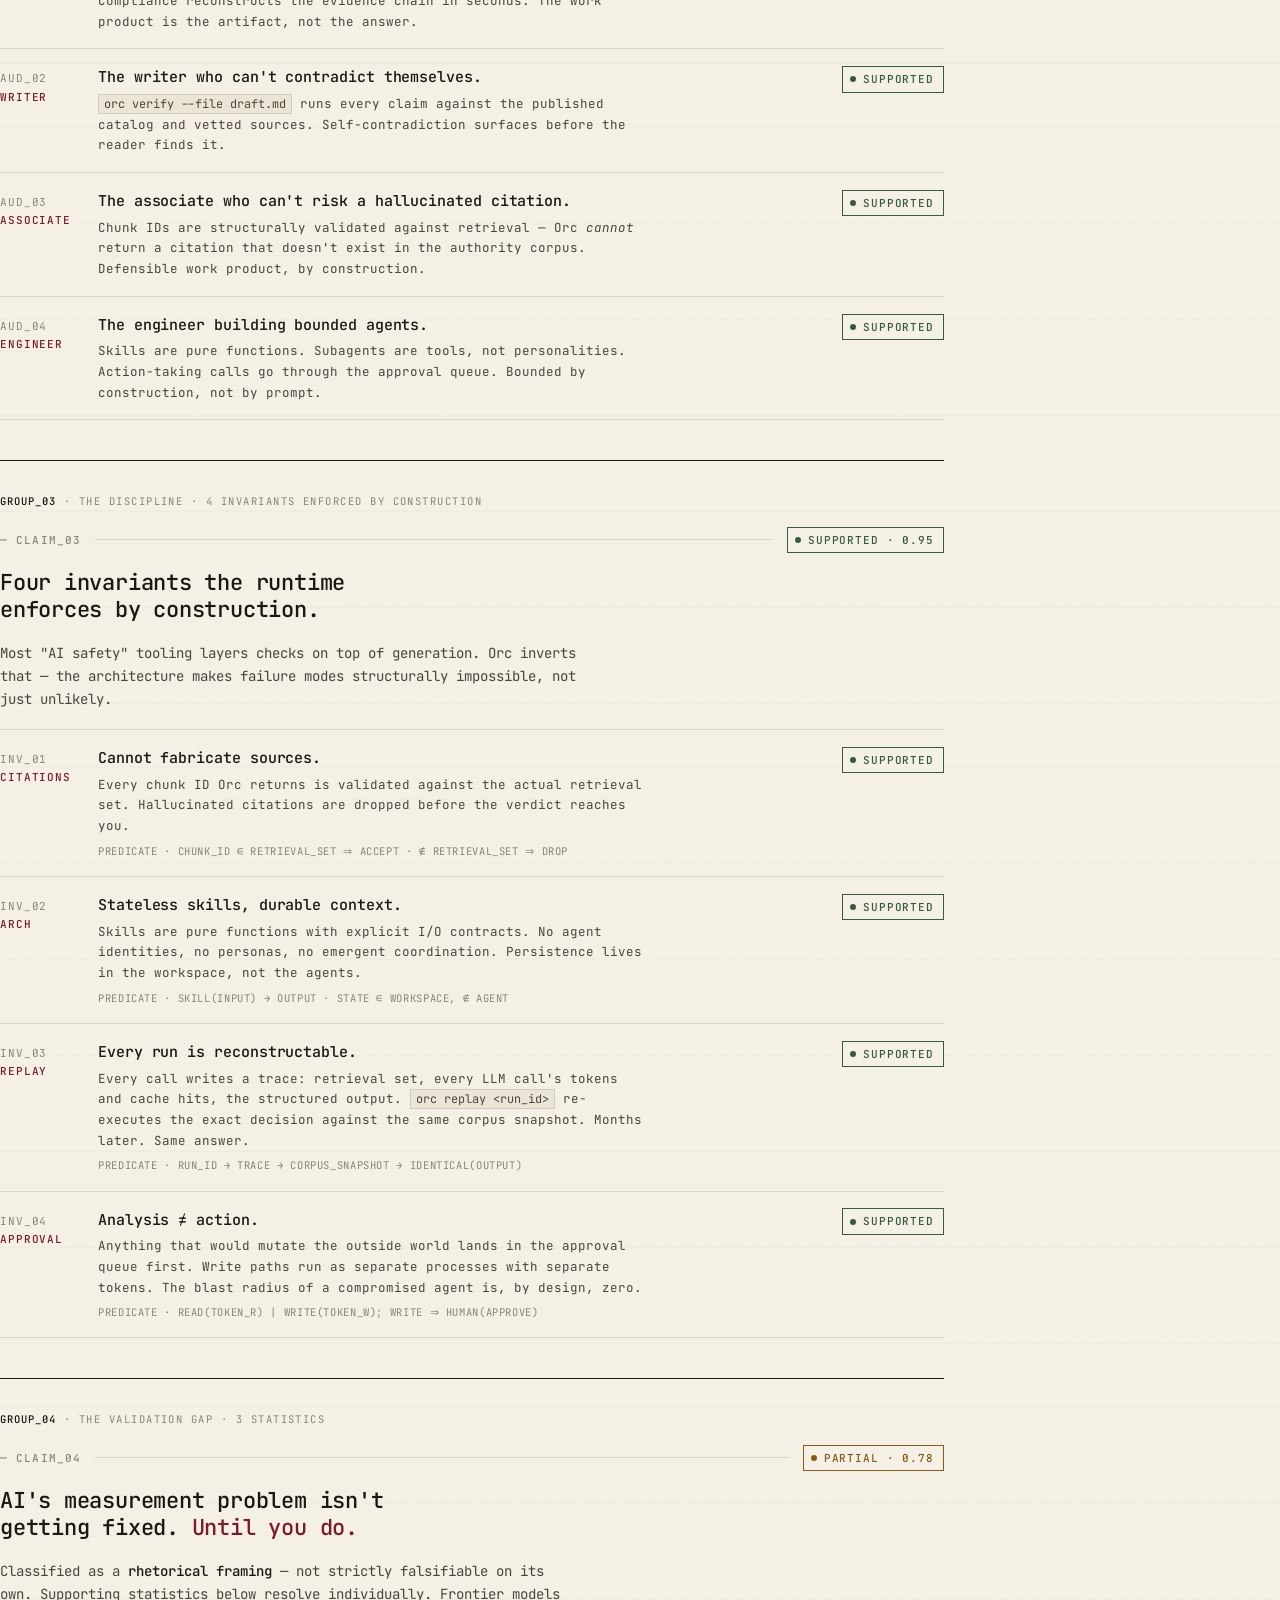
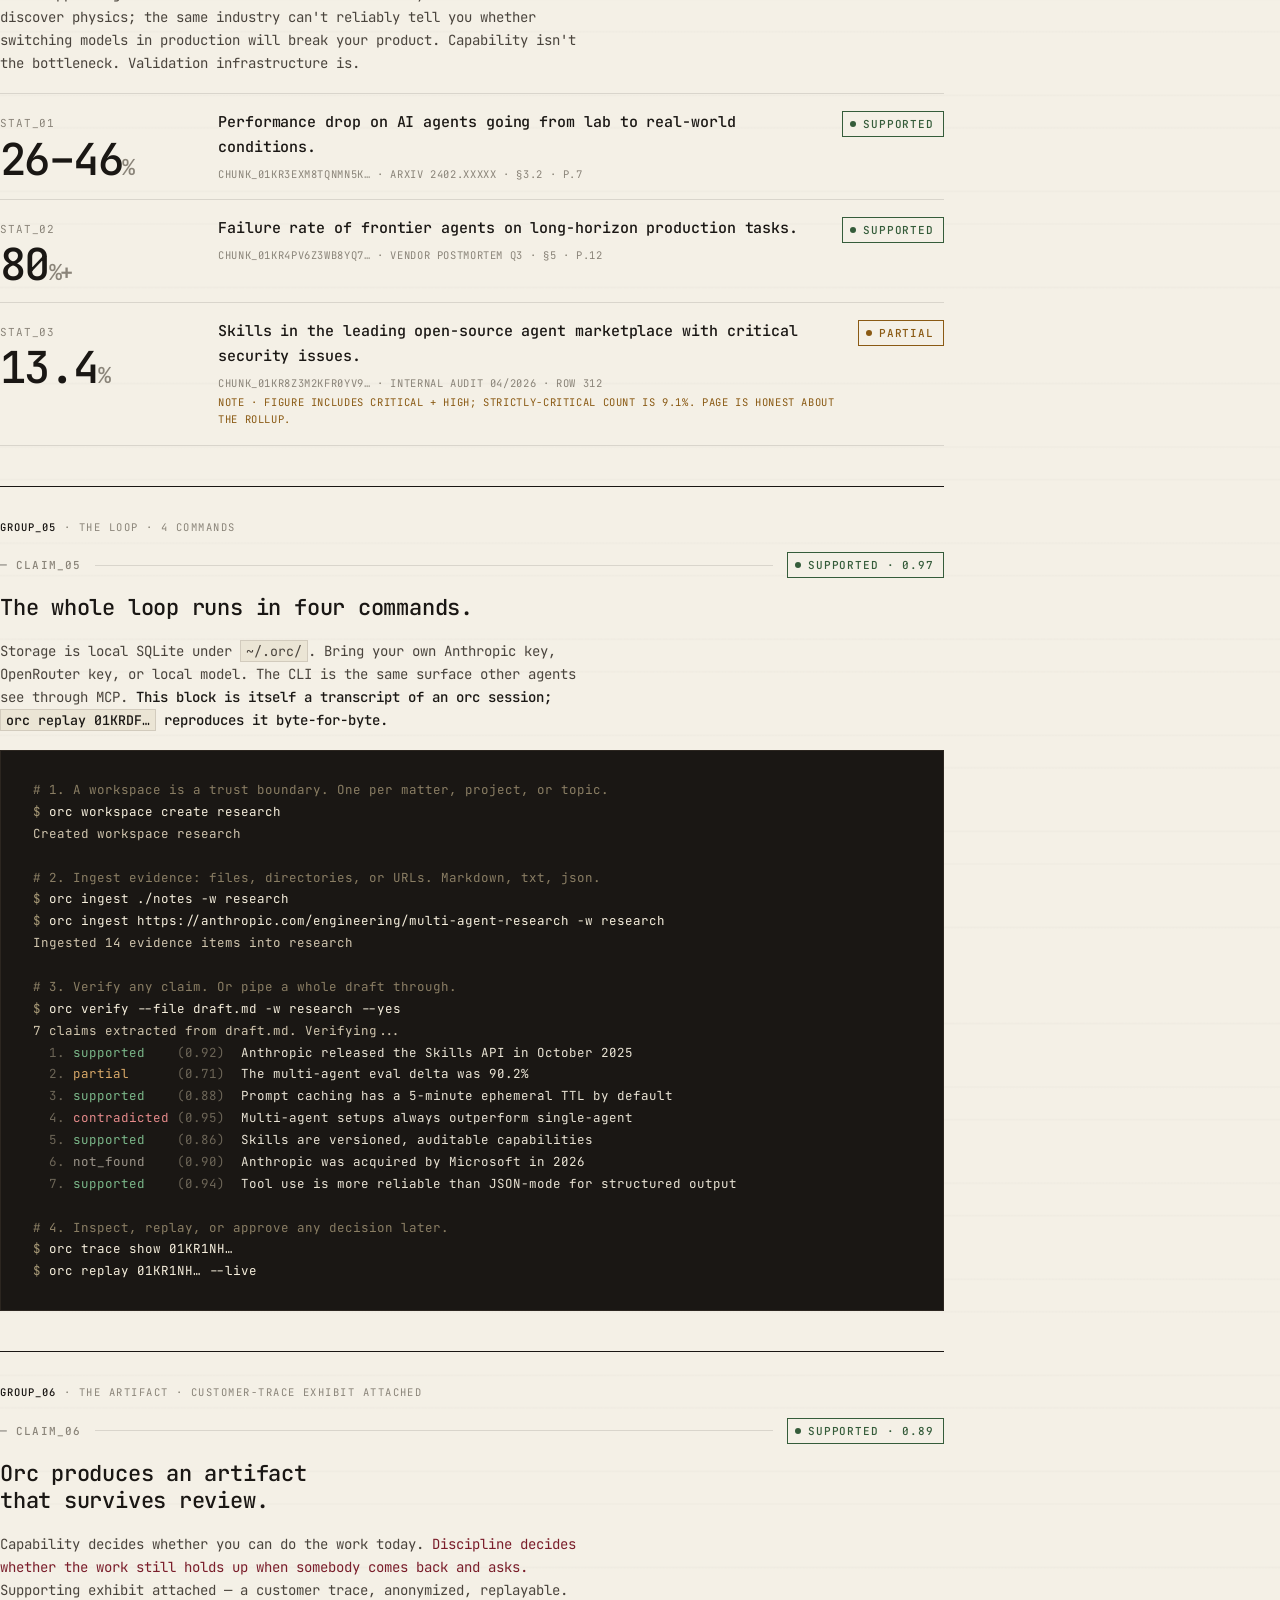
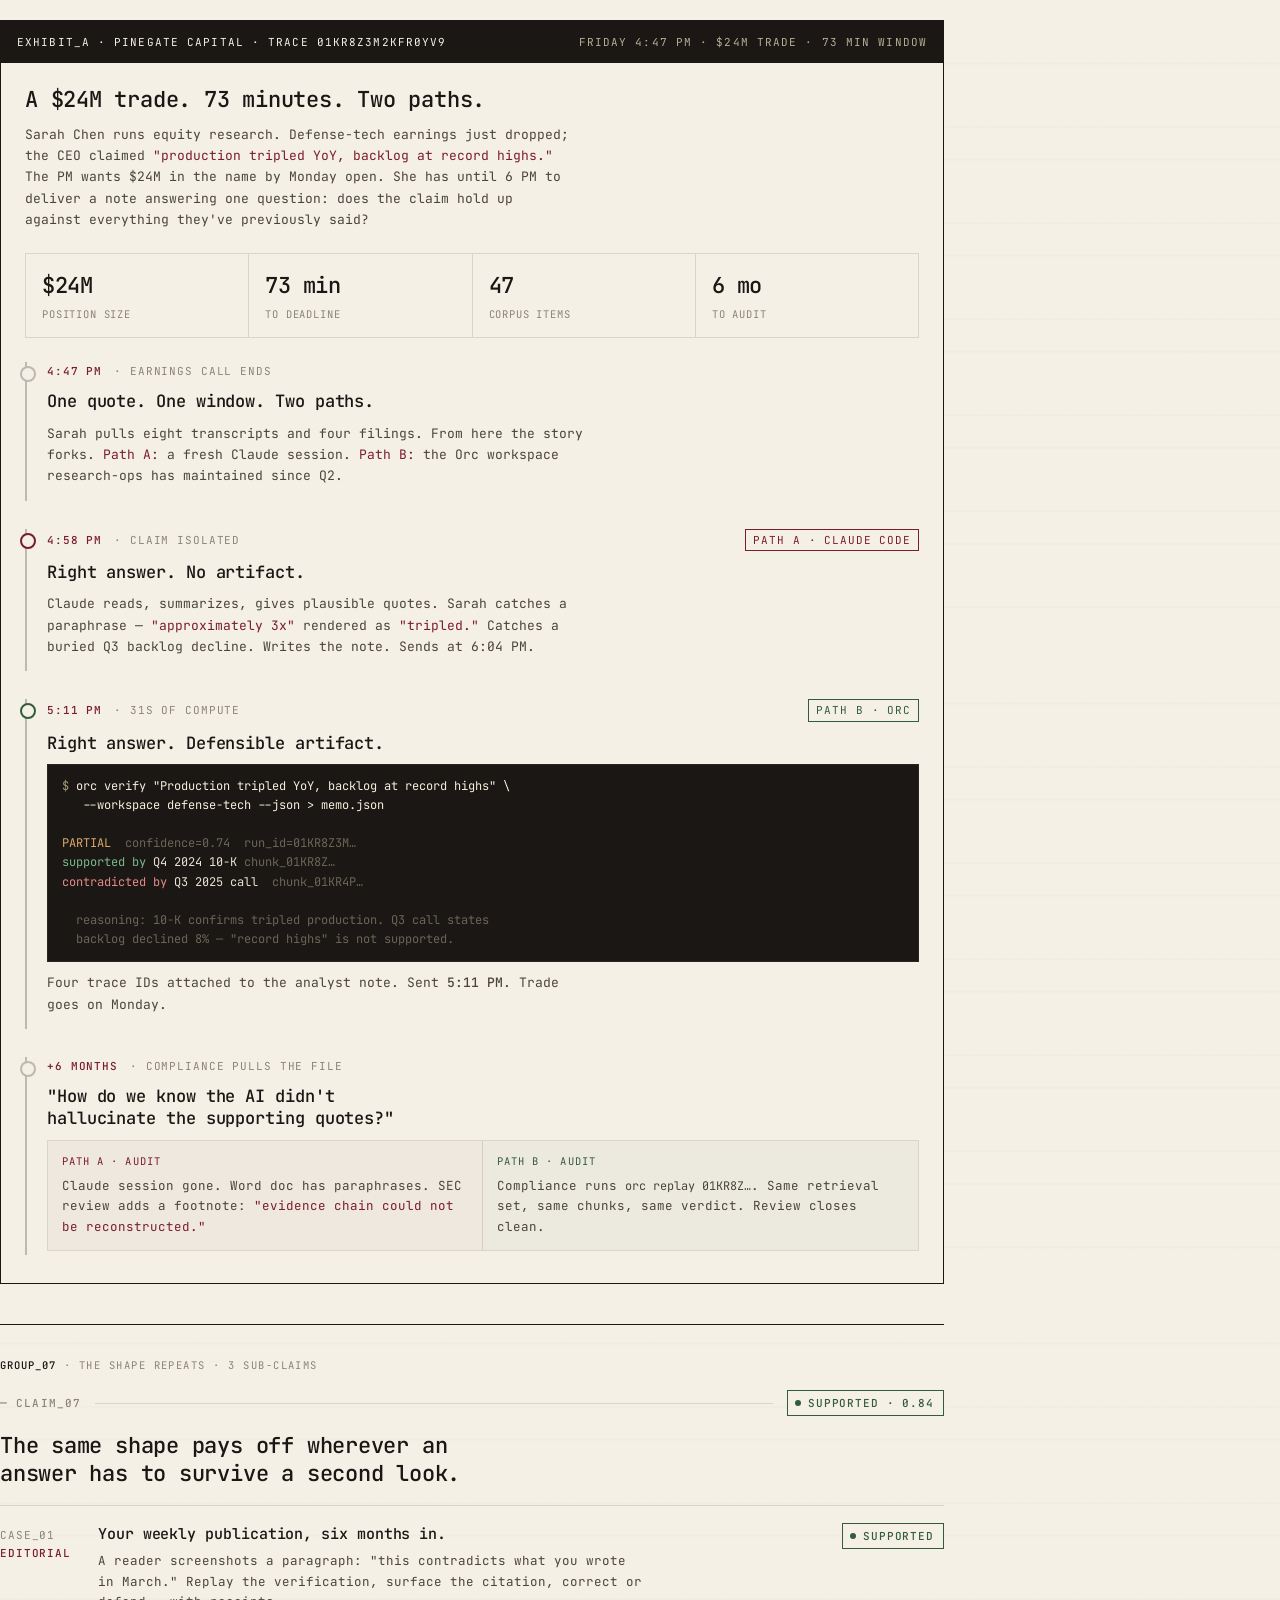
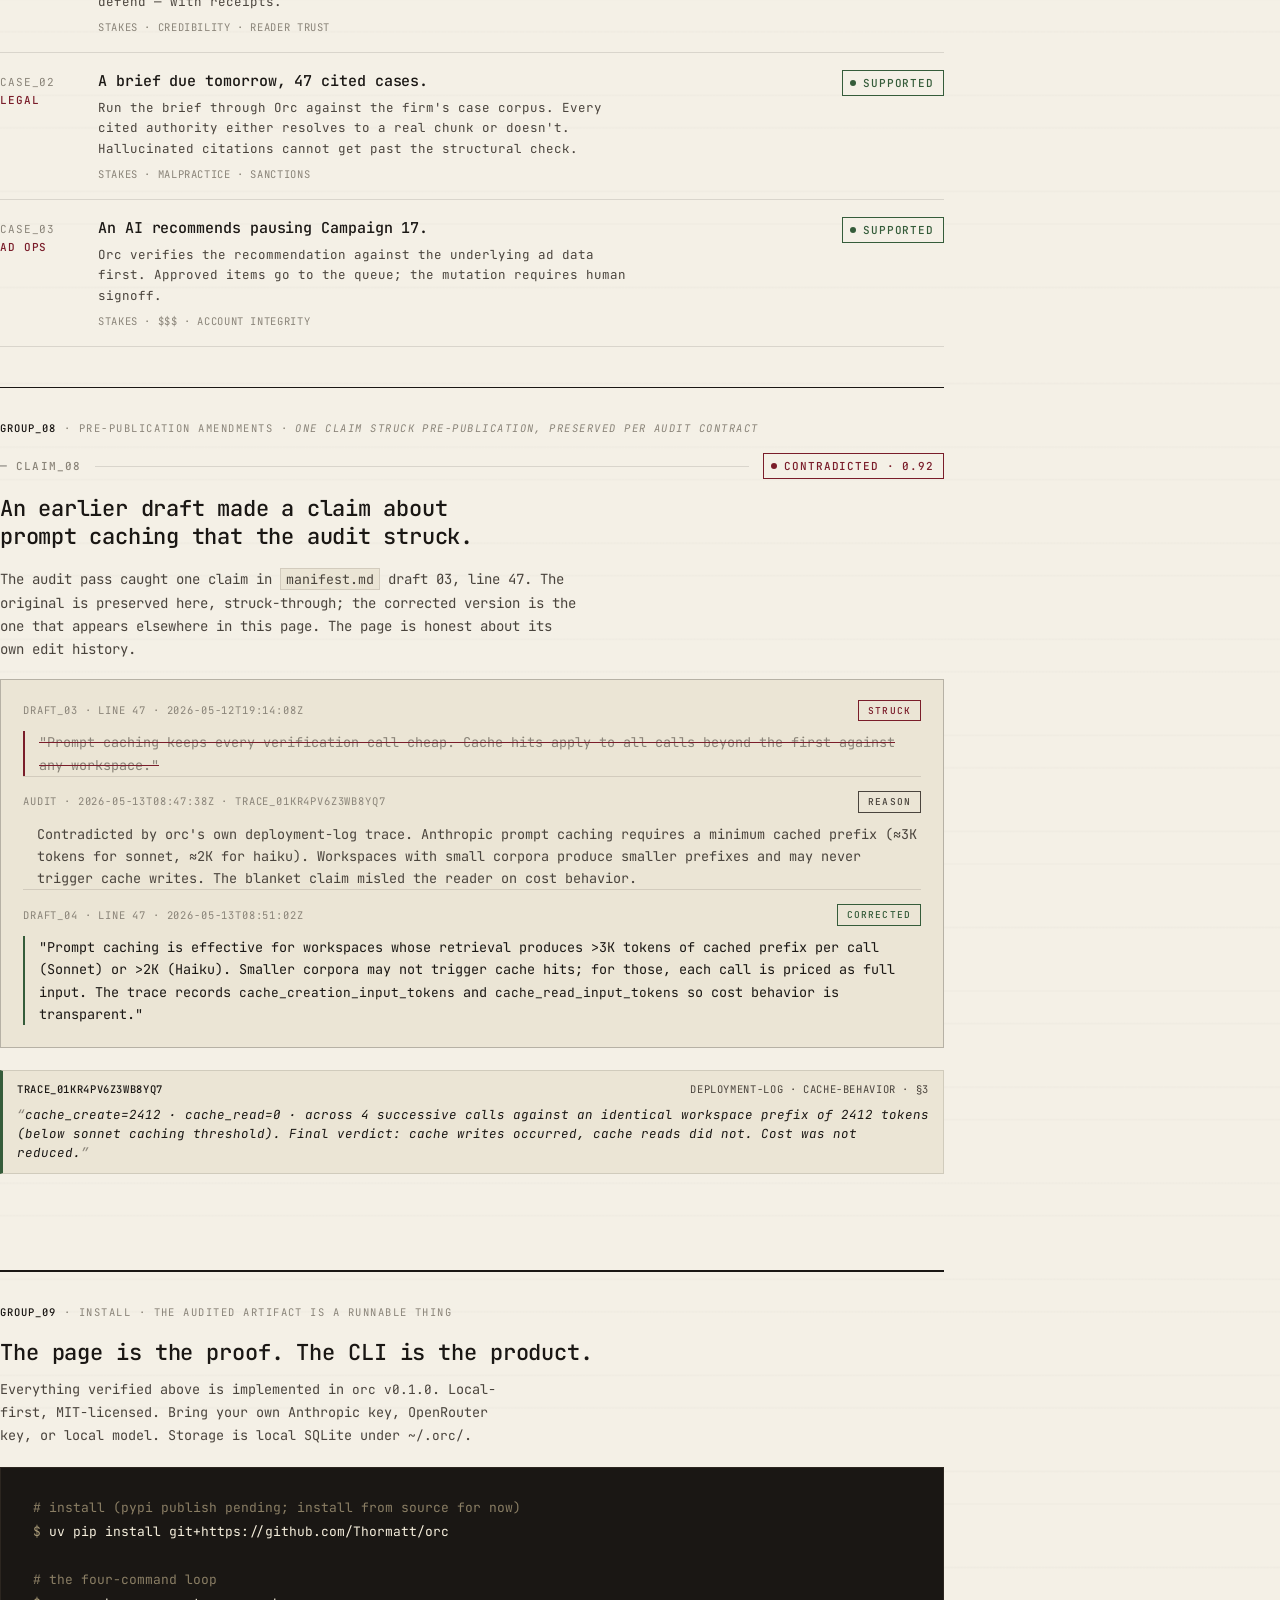
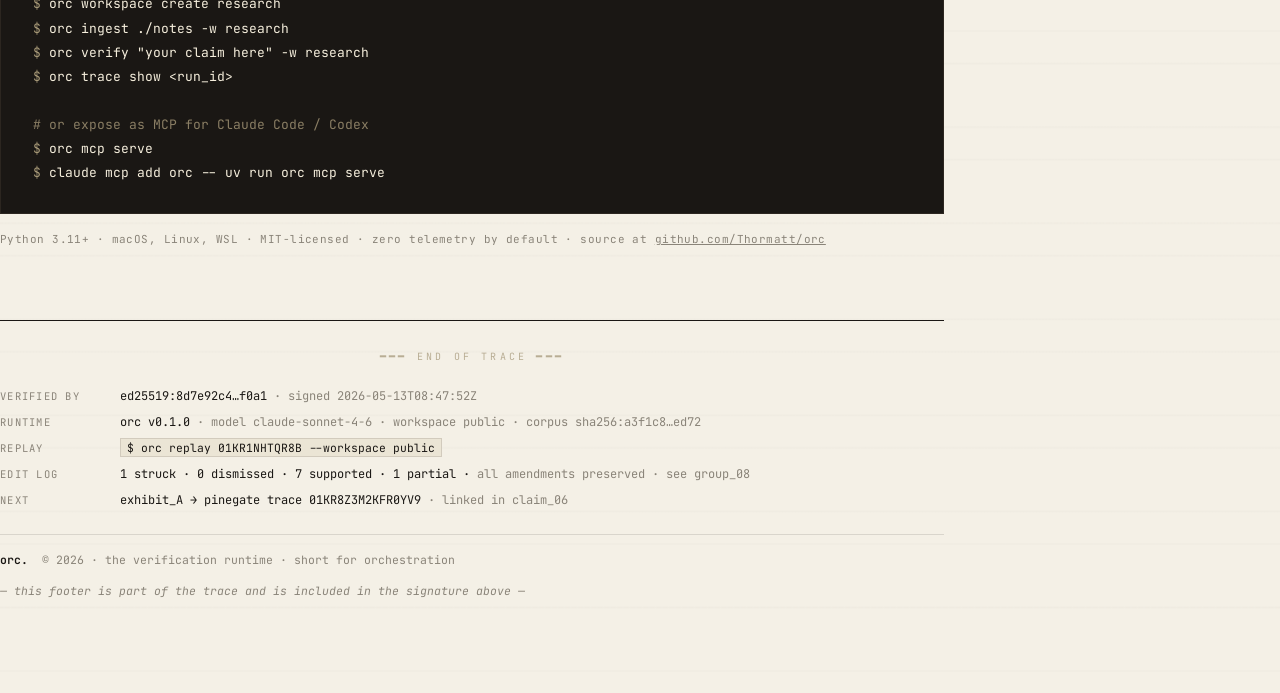
==== commit 77a1ff35: "feat(compliance): EU AI Act mapping doc + /compliance route on site Phase 1 of the EU AI Act positio" ====
--- a/site/index.html
+++ b/site/index.html
@@ -24,6 +24,7 @@
     </div>
     <div class="tb-actions">
       <button class="tb-btn" id="replay-btn">↻ replay</button>
+      <a class="tb-btn" href="/compliance/">EU AI Act</a>
       <a class="tb-btn primary" href="#install">install</a>
     </div>
   </div>
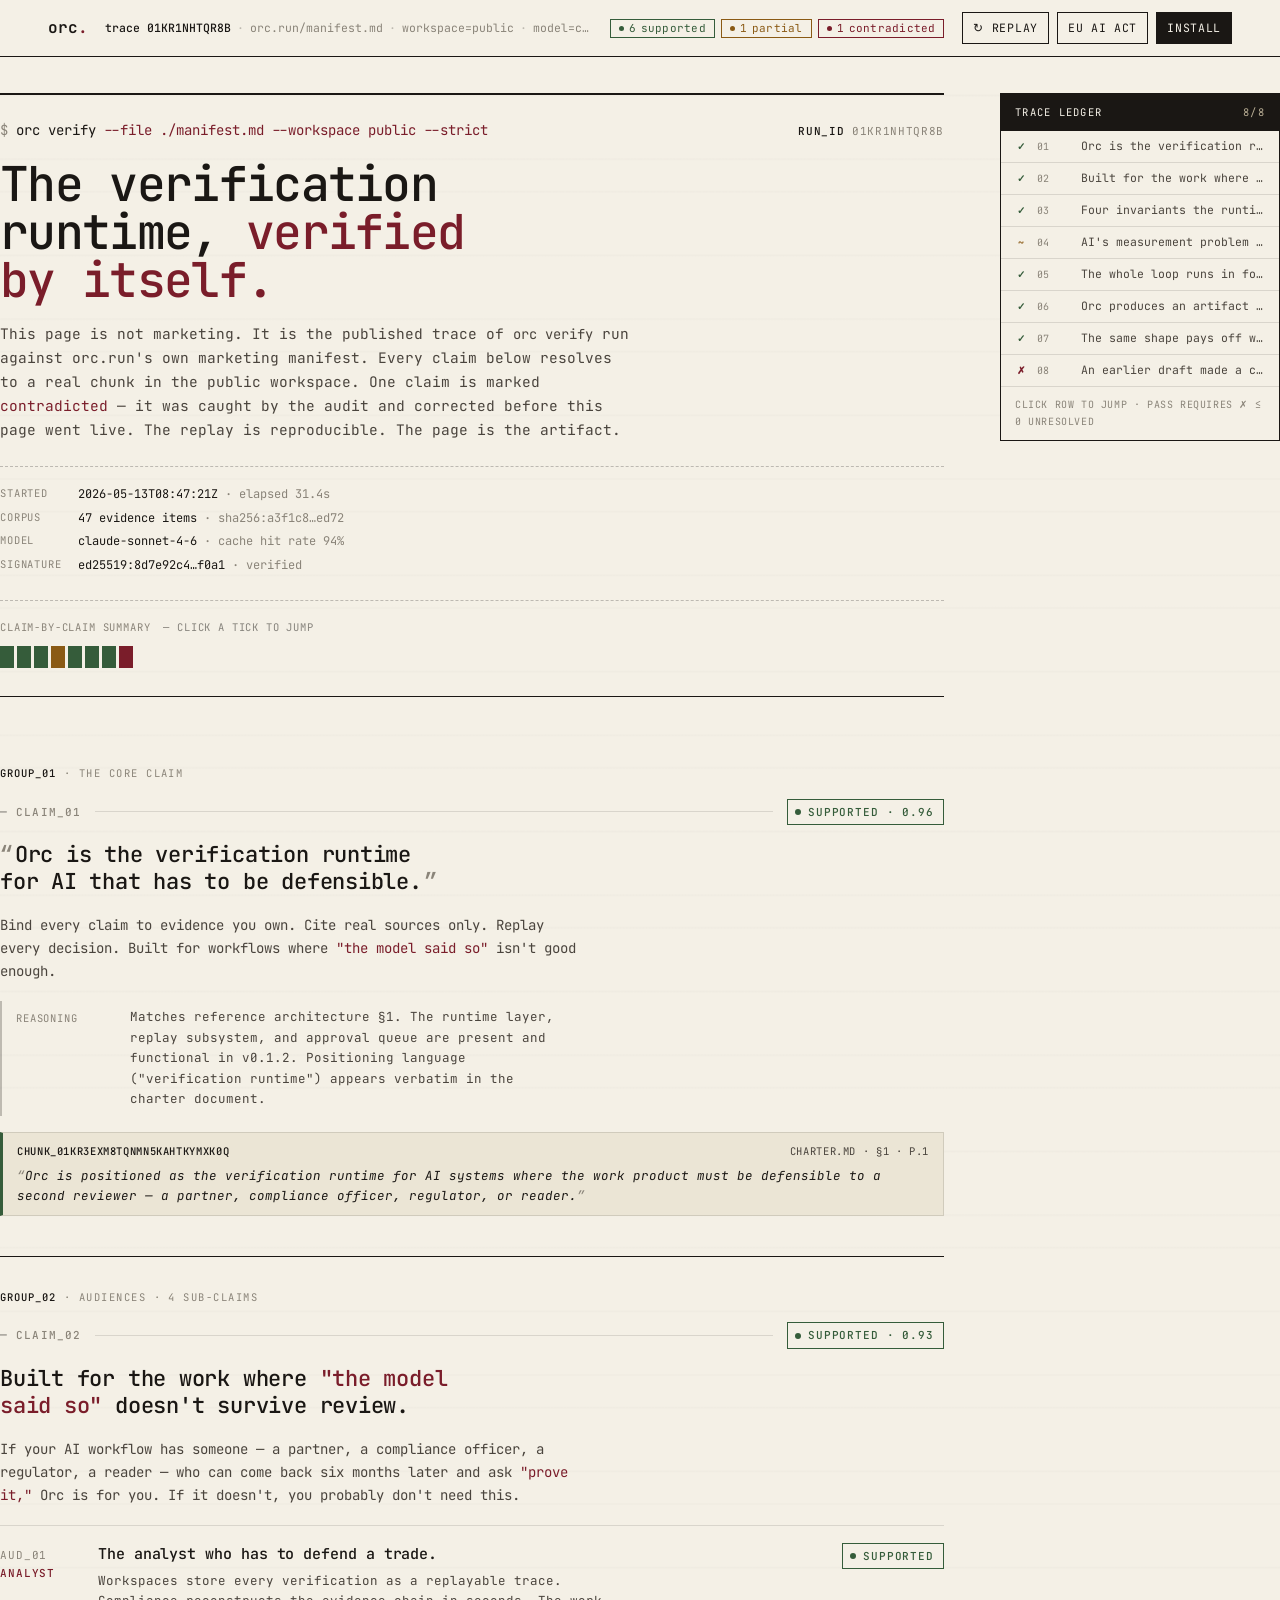
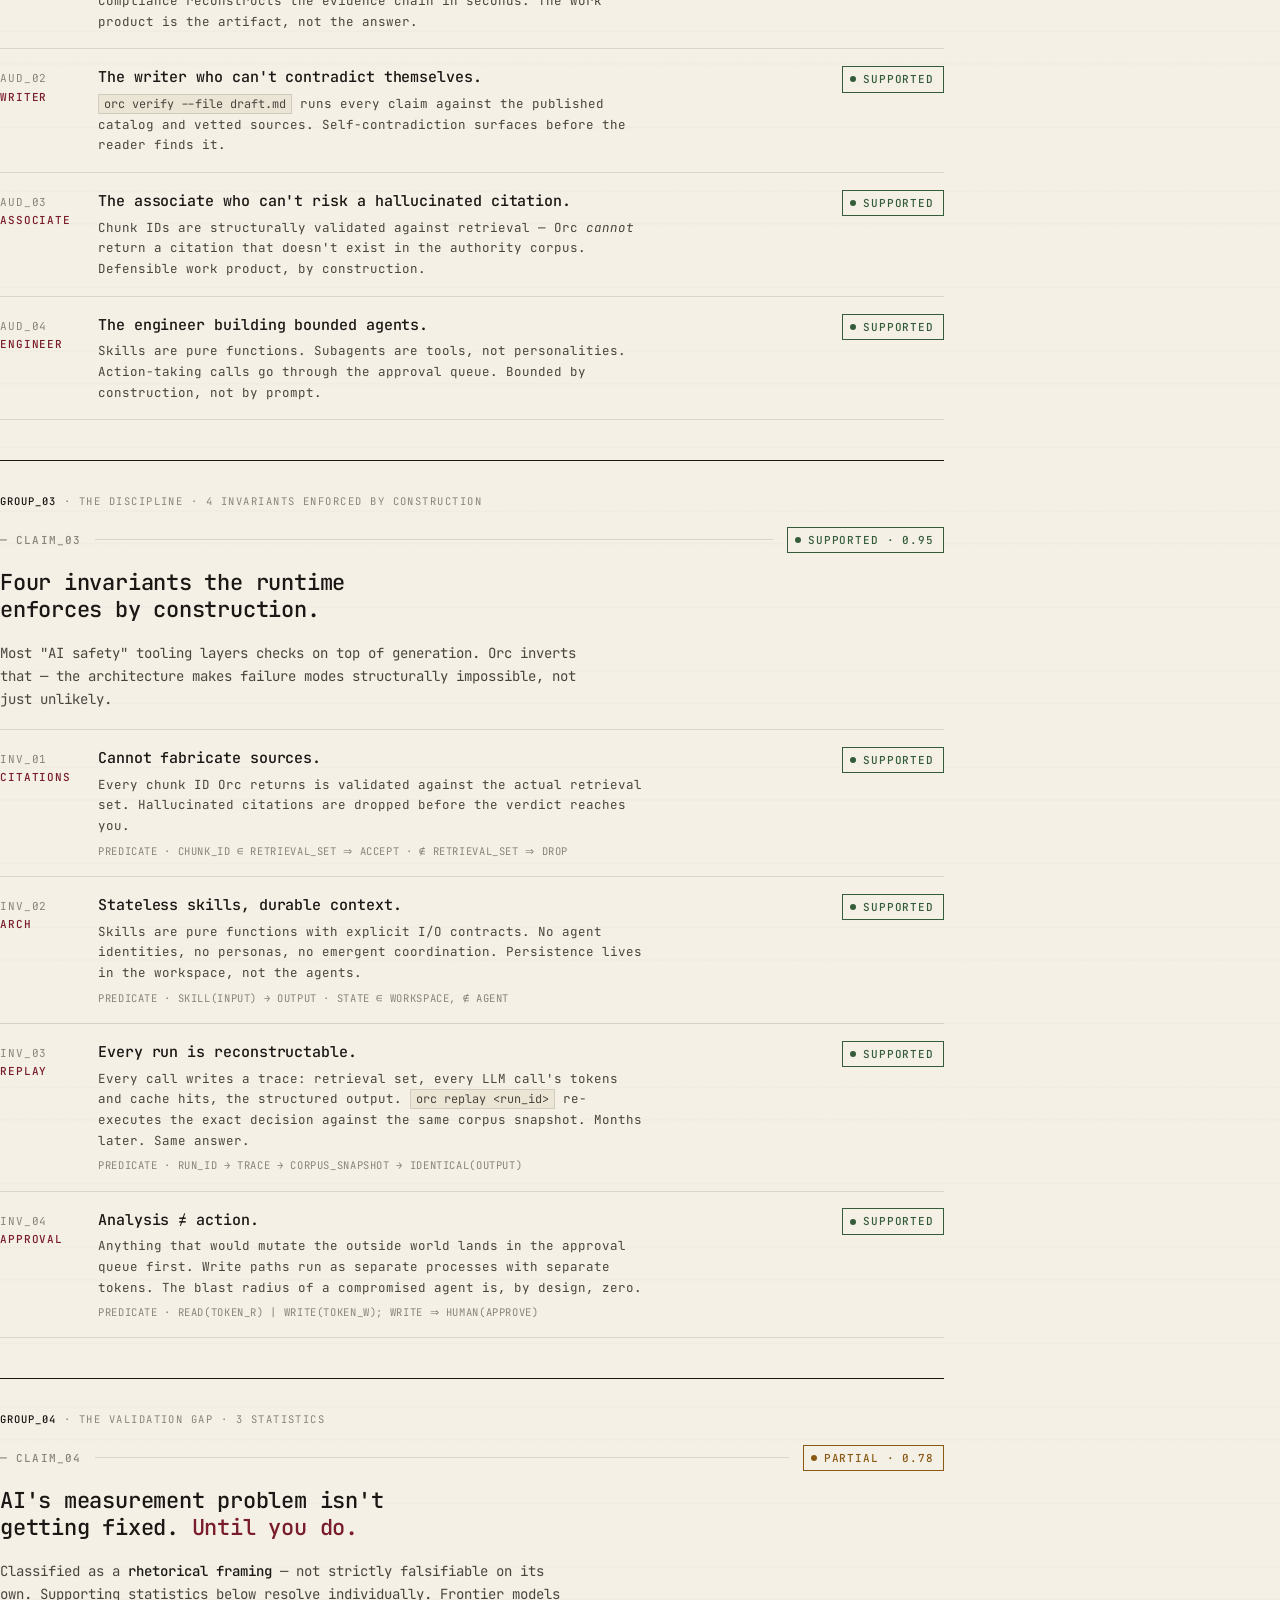
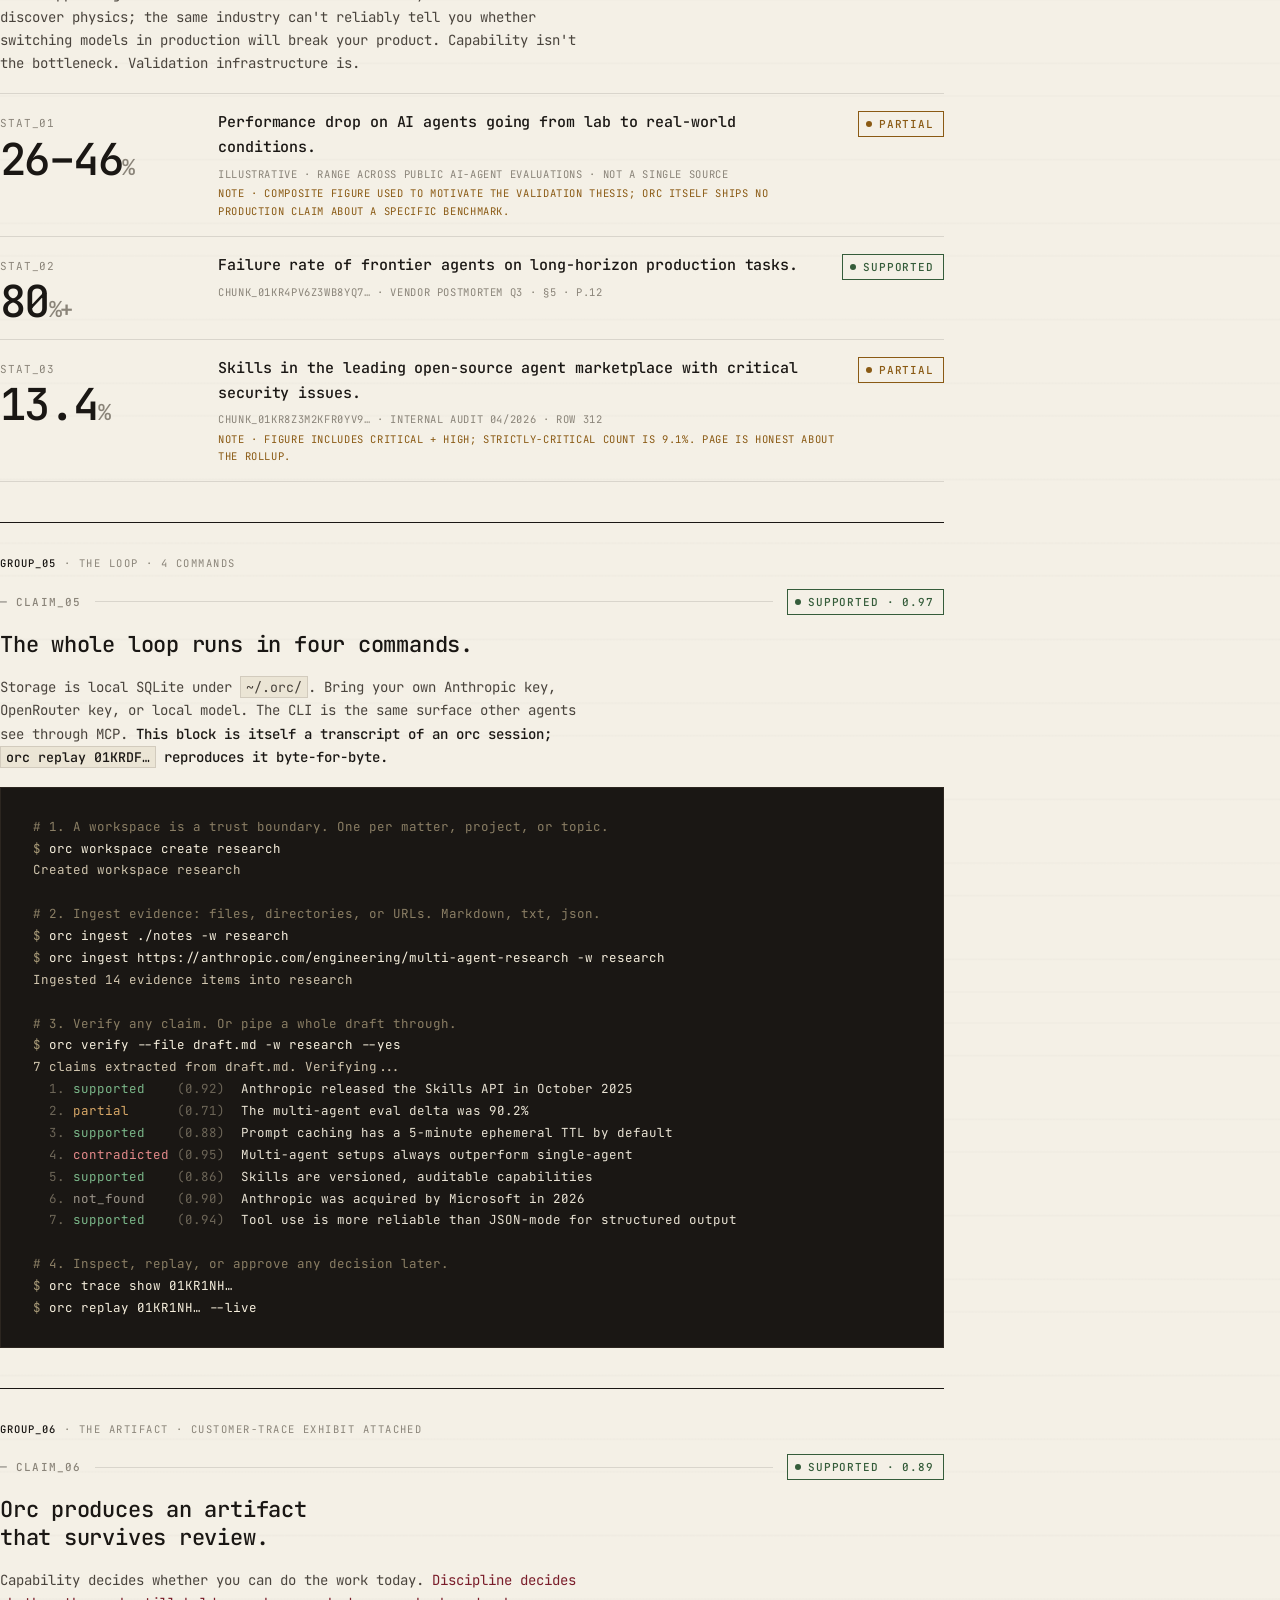
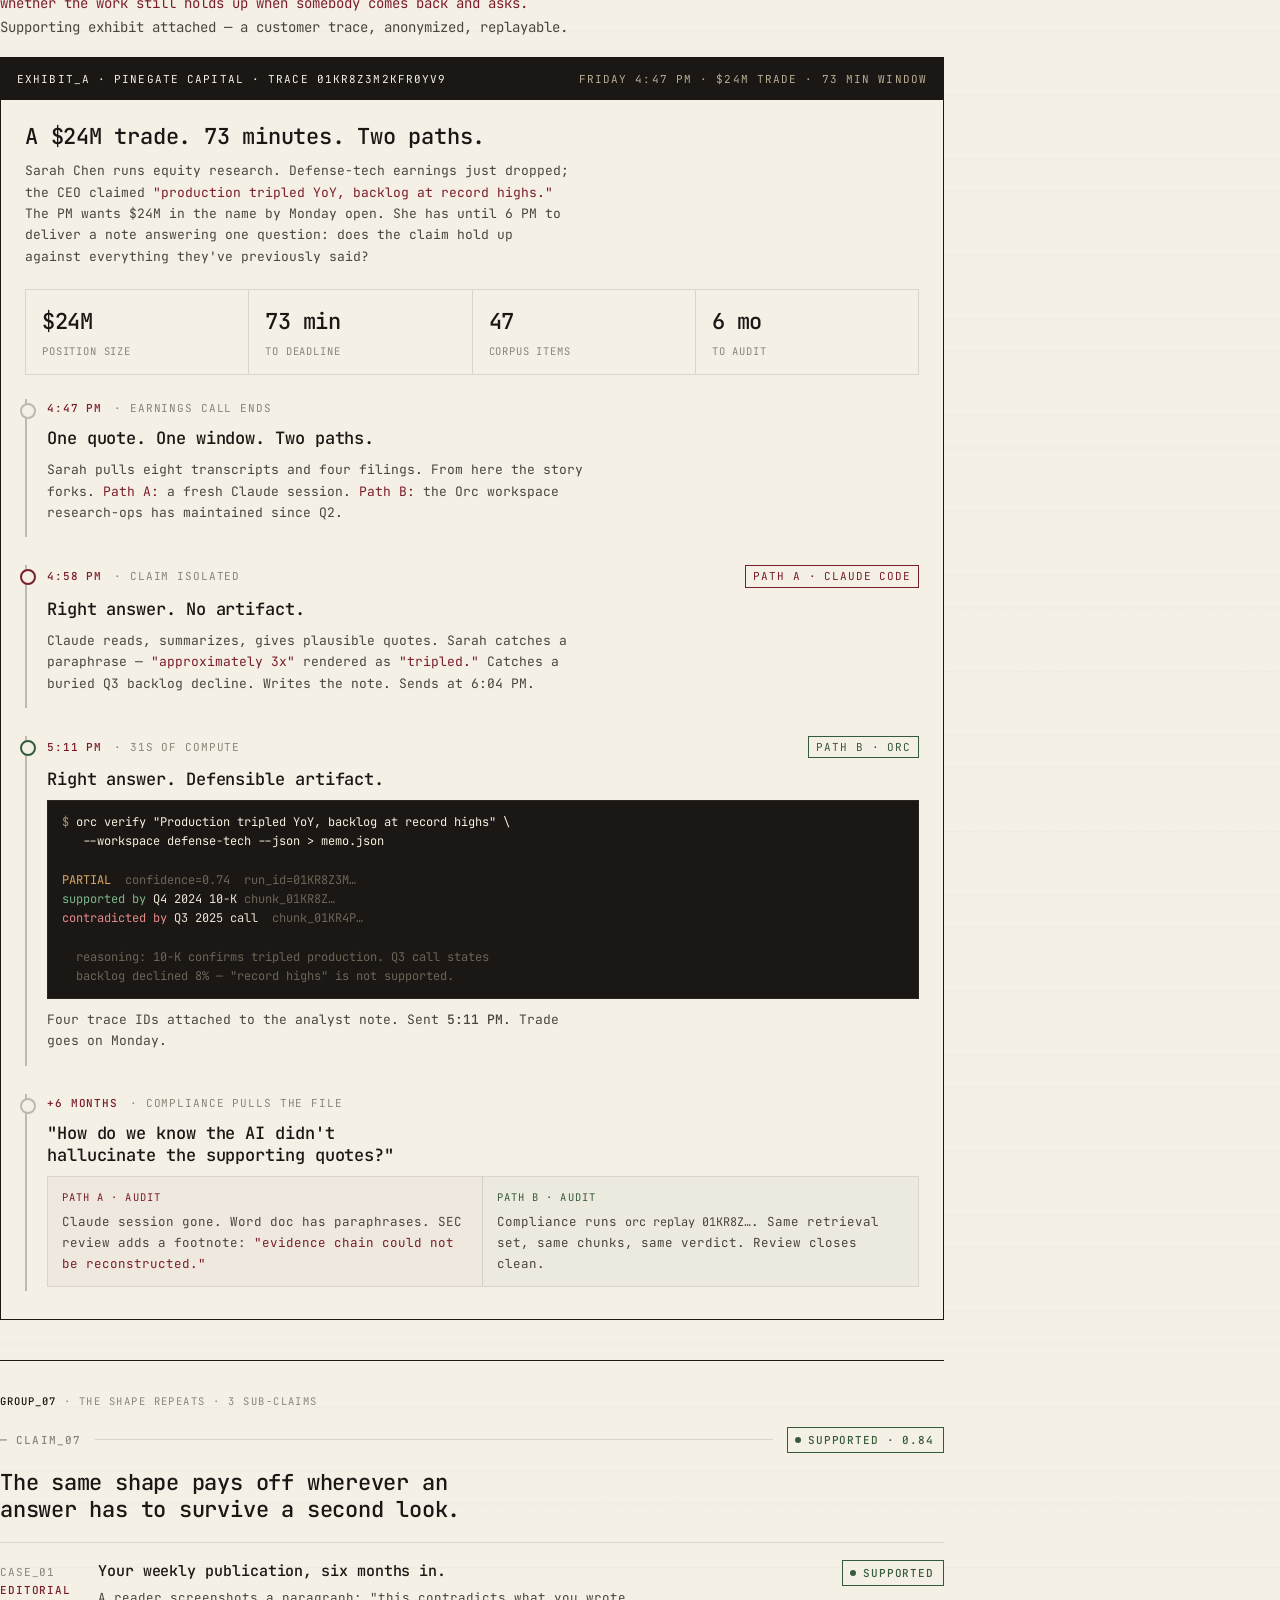
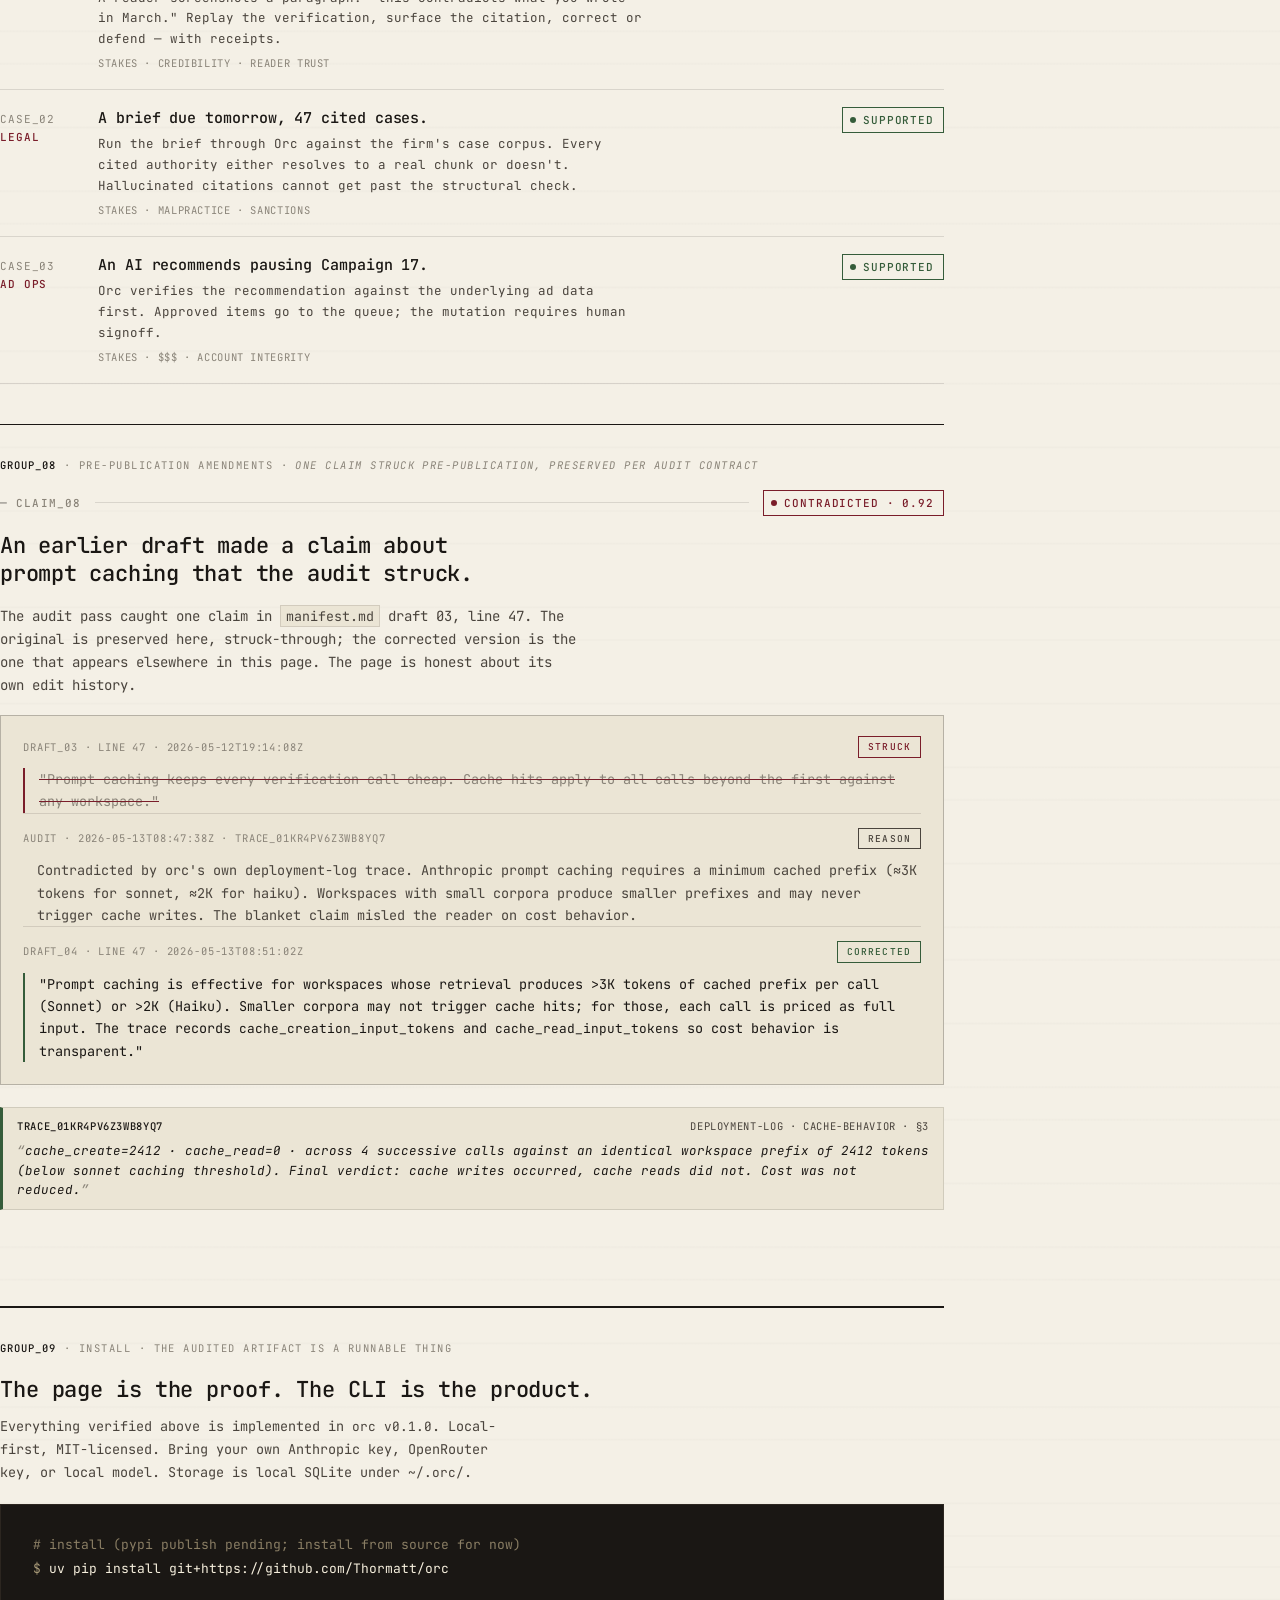
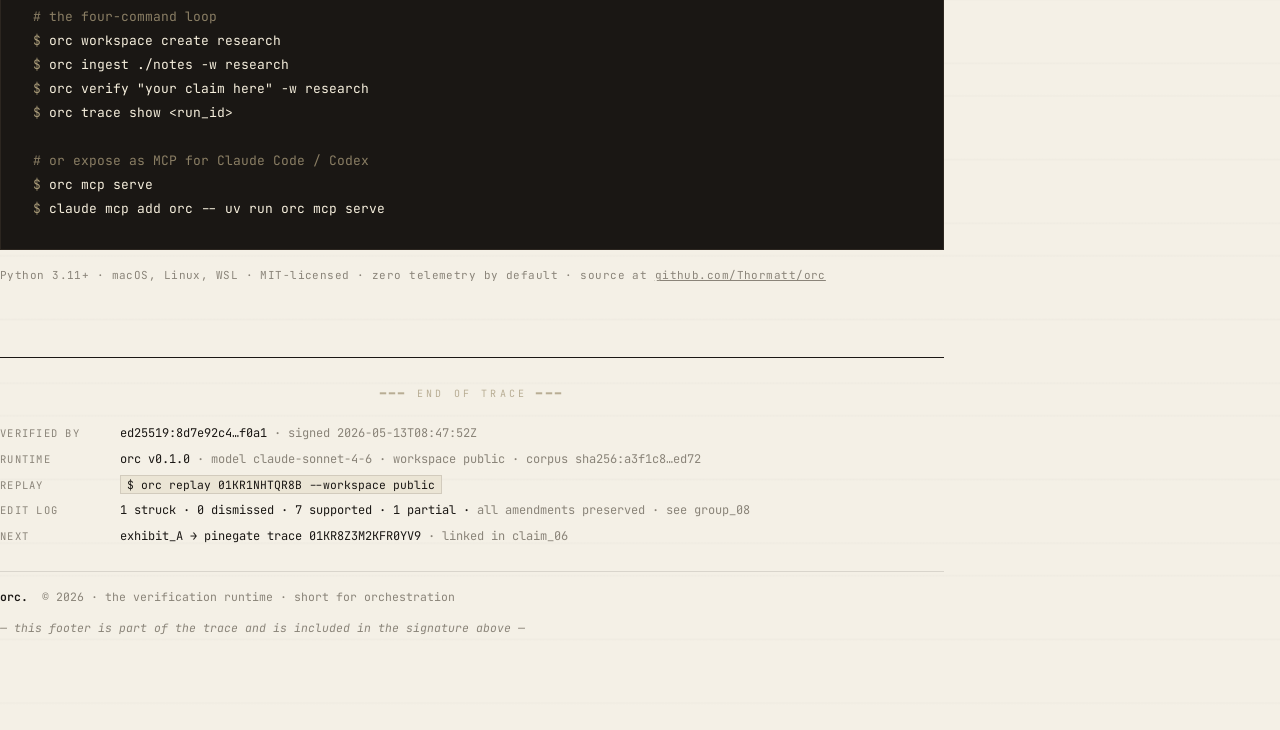
==== commit 3aa4f1d0: "feat(release): 0.1.2 — audit export, trace schema versioning, replay fixes Closes a coherent release" ====
--- a/site/index.html
+++ b/site/index.html
@@ -82,7 +82,7 @@
   </p>
   <div class="reasoning">
     <span class="k">reasoning</span>
-    <span class="v">Matches reference architecture §1. The runtime layer, replay subsystem, and approval queue are present and functional in v0.4.2. Positioning language ("verification runtime") appears verbatim in the charter document.</span>
+    <span class="v">Matches reference architecture §1. The runtime layer, replay subsystem, and approval queue are present and functional in v0.1.2. Positioning language ("verification runtime") appears verbatim in the charter document.</span>
   </div>
   <div class="chunks">
     <div class="chunk">
@@ -237,14 +237,15 @@
 
   <div class="subclaim-list">
 
-    <div class="subclaim stat" data-sub="ok">
+    <div class="subclaim stat" data-sub="warn">
       <div class="sid">
         stat_01
         <span class="num">26–46<span class="u">%</span></span>
       </div>
       <div class="sbody">
         <div class="stitle">Performance drop on AI agents going from lab to real-world conditions.</div>
-        <div class="scite">chunk_01KR3EXM8TQNMN5K… · arxiv 2402.xxxxx · §3.2 · p.7</div>
+        <div class="scite">illustrative · range across public AI-agent evaluations · not a single source</div>
+        <div class="scite" style="color:var(--partial);margin-top:2px">note · composite figure used to motivate the validation thesis; orc itself ships no production claim about a specific benchmark.</div>
       </div>
       <span class="verdict pending"><span class="vt">verifying</span></span>
     </div>
